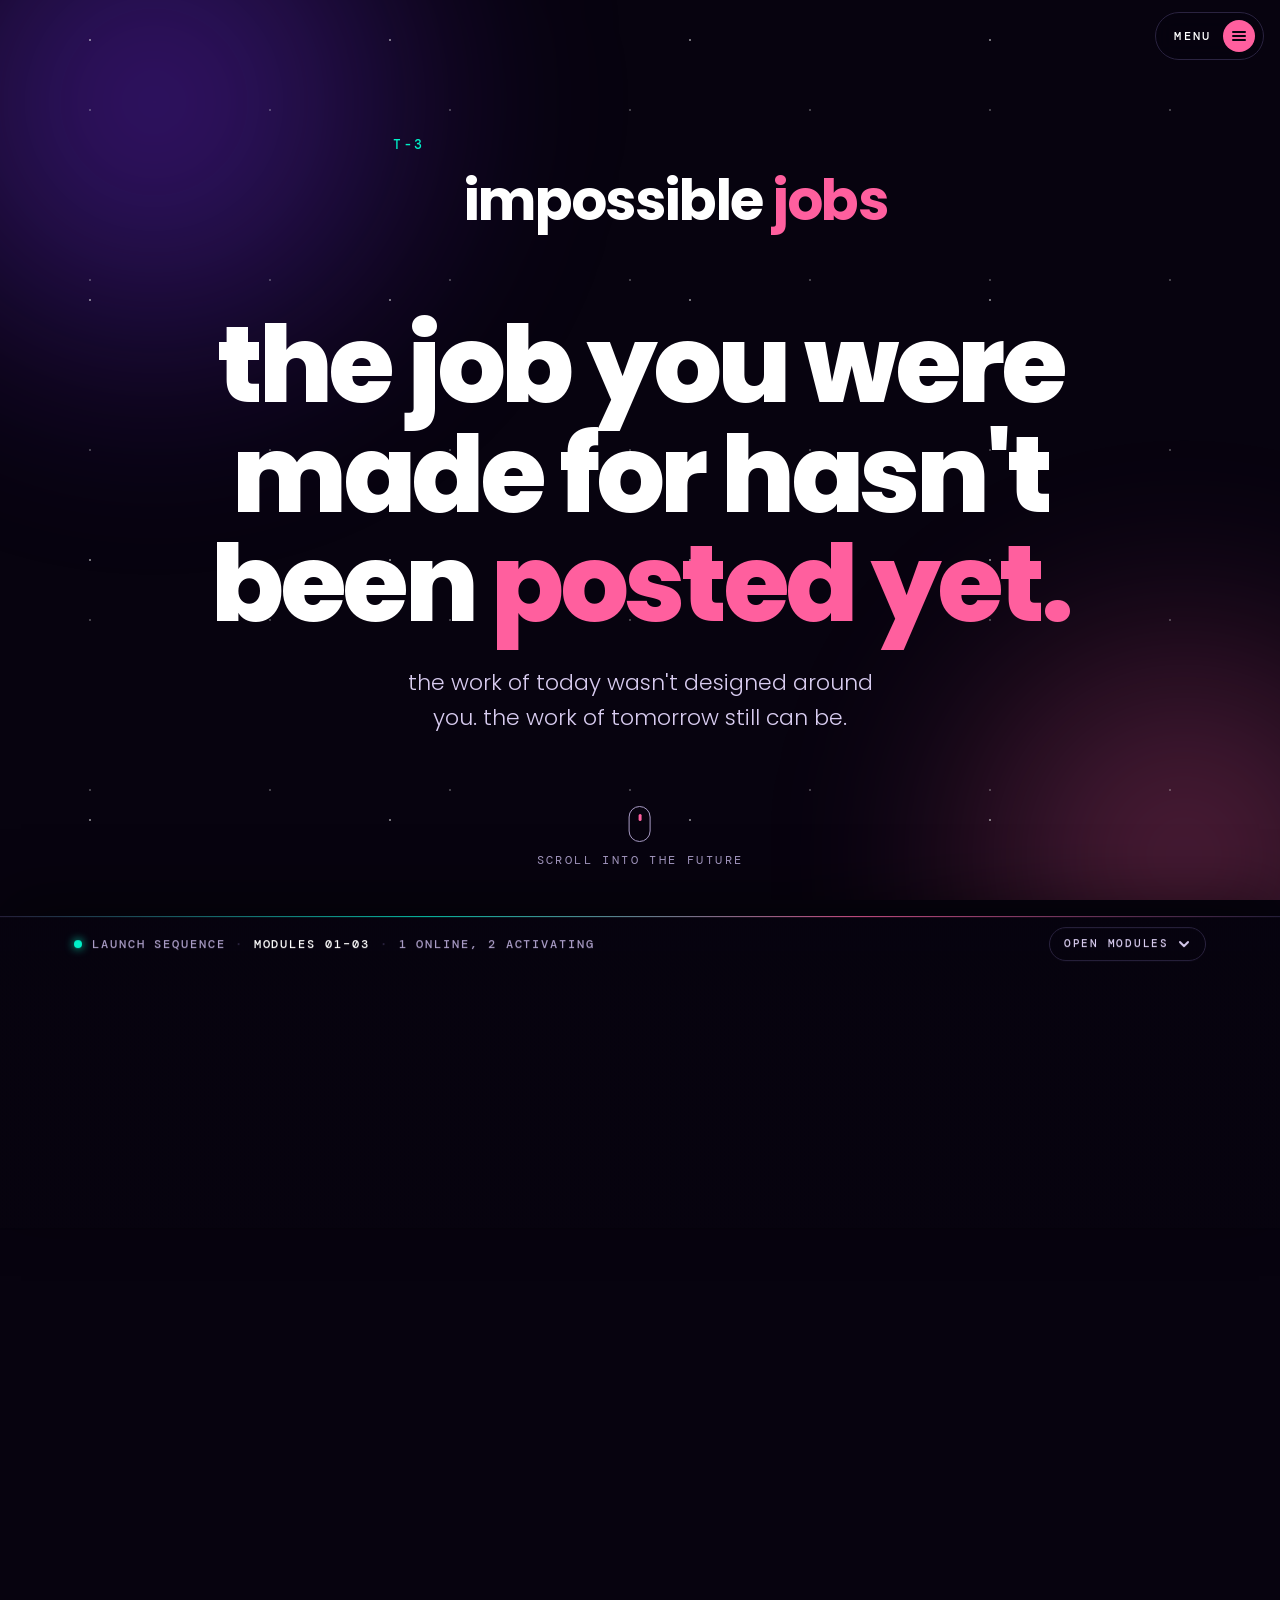
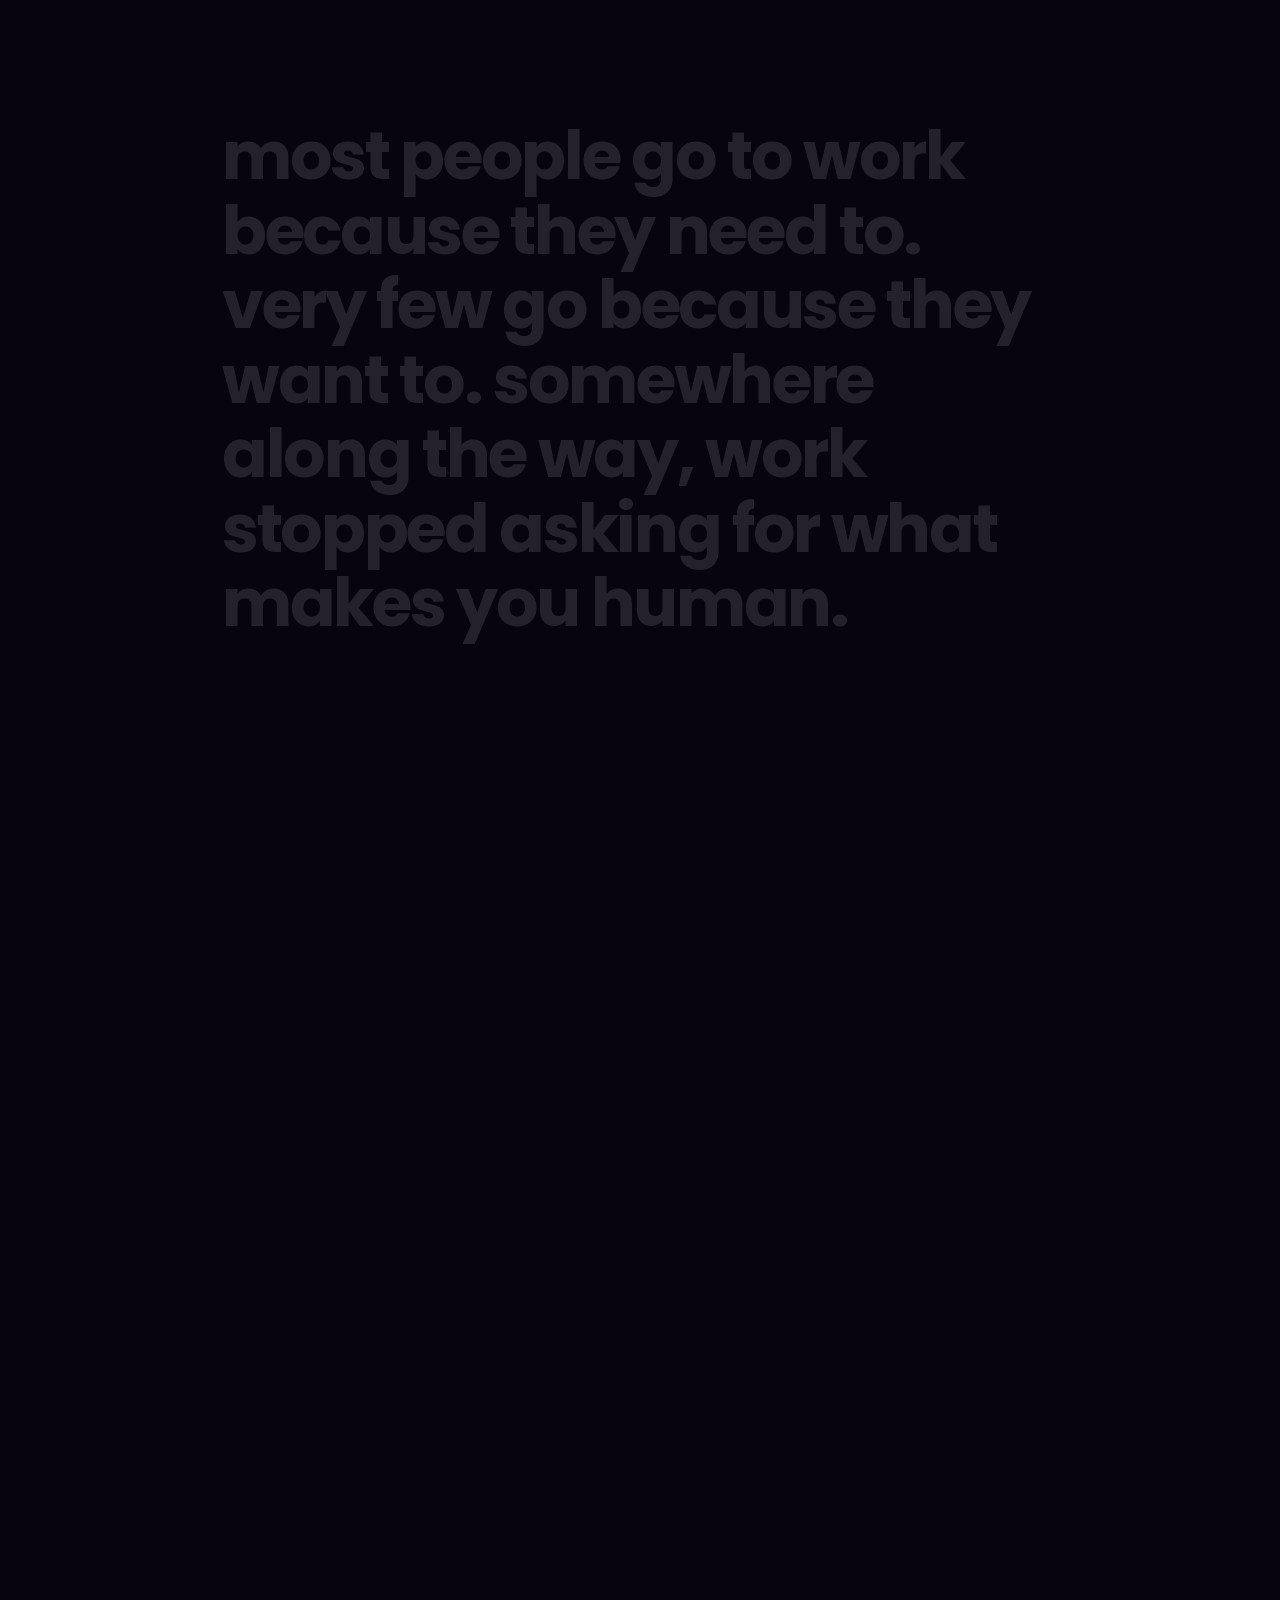
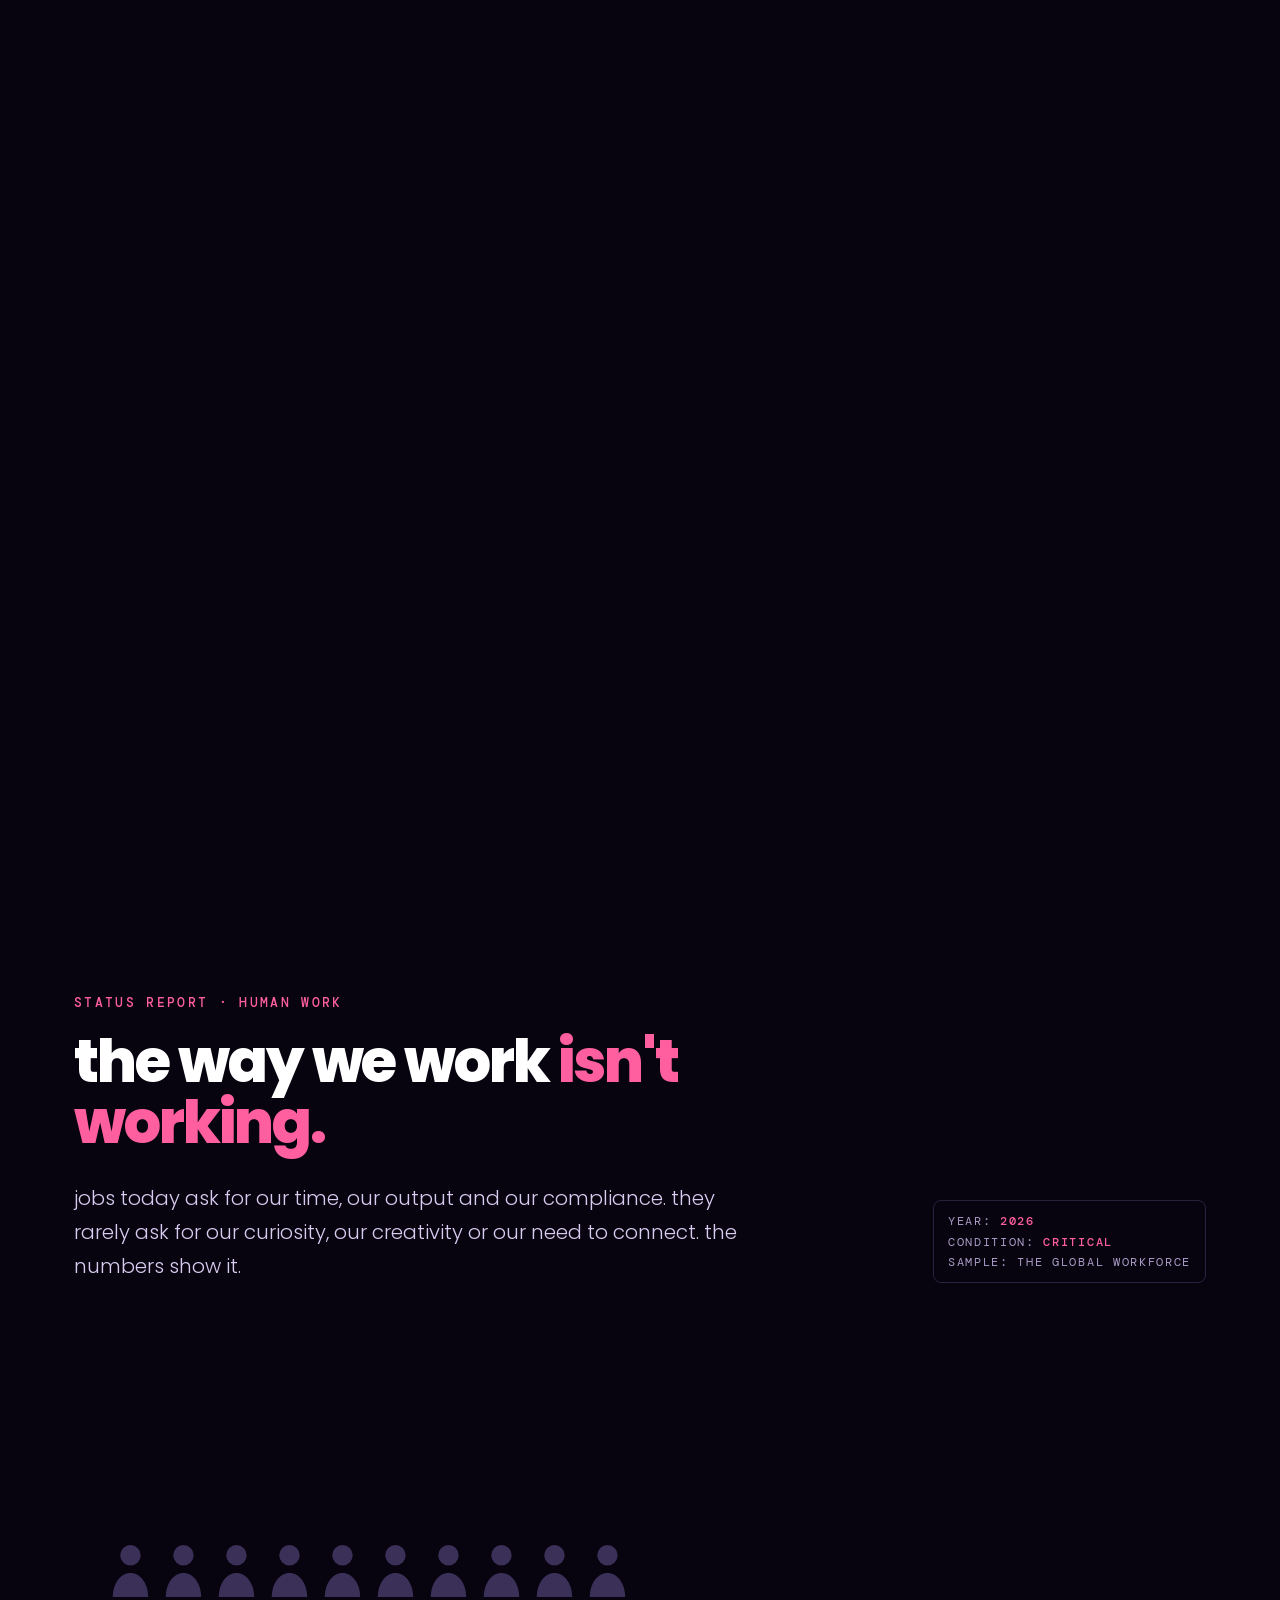
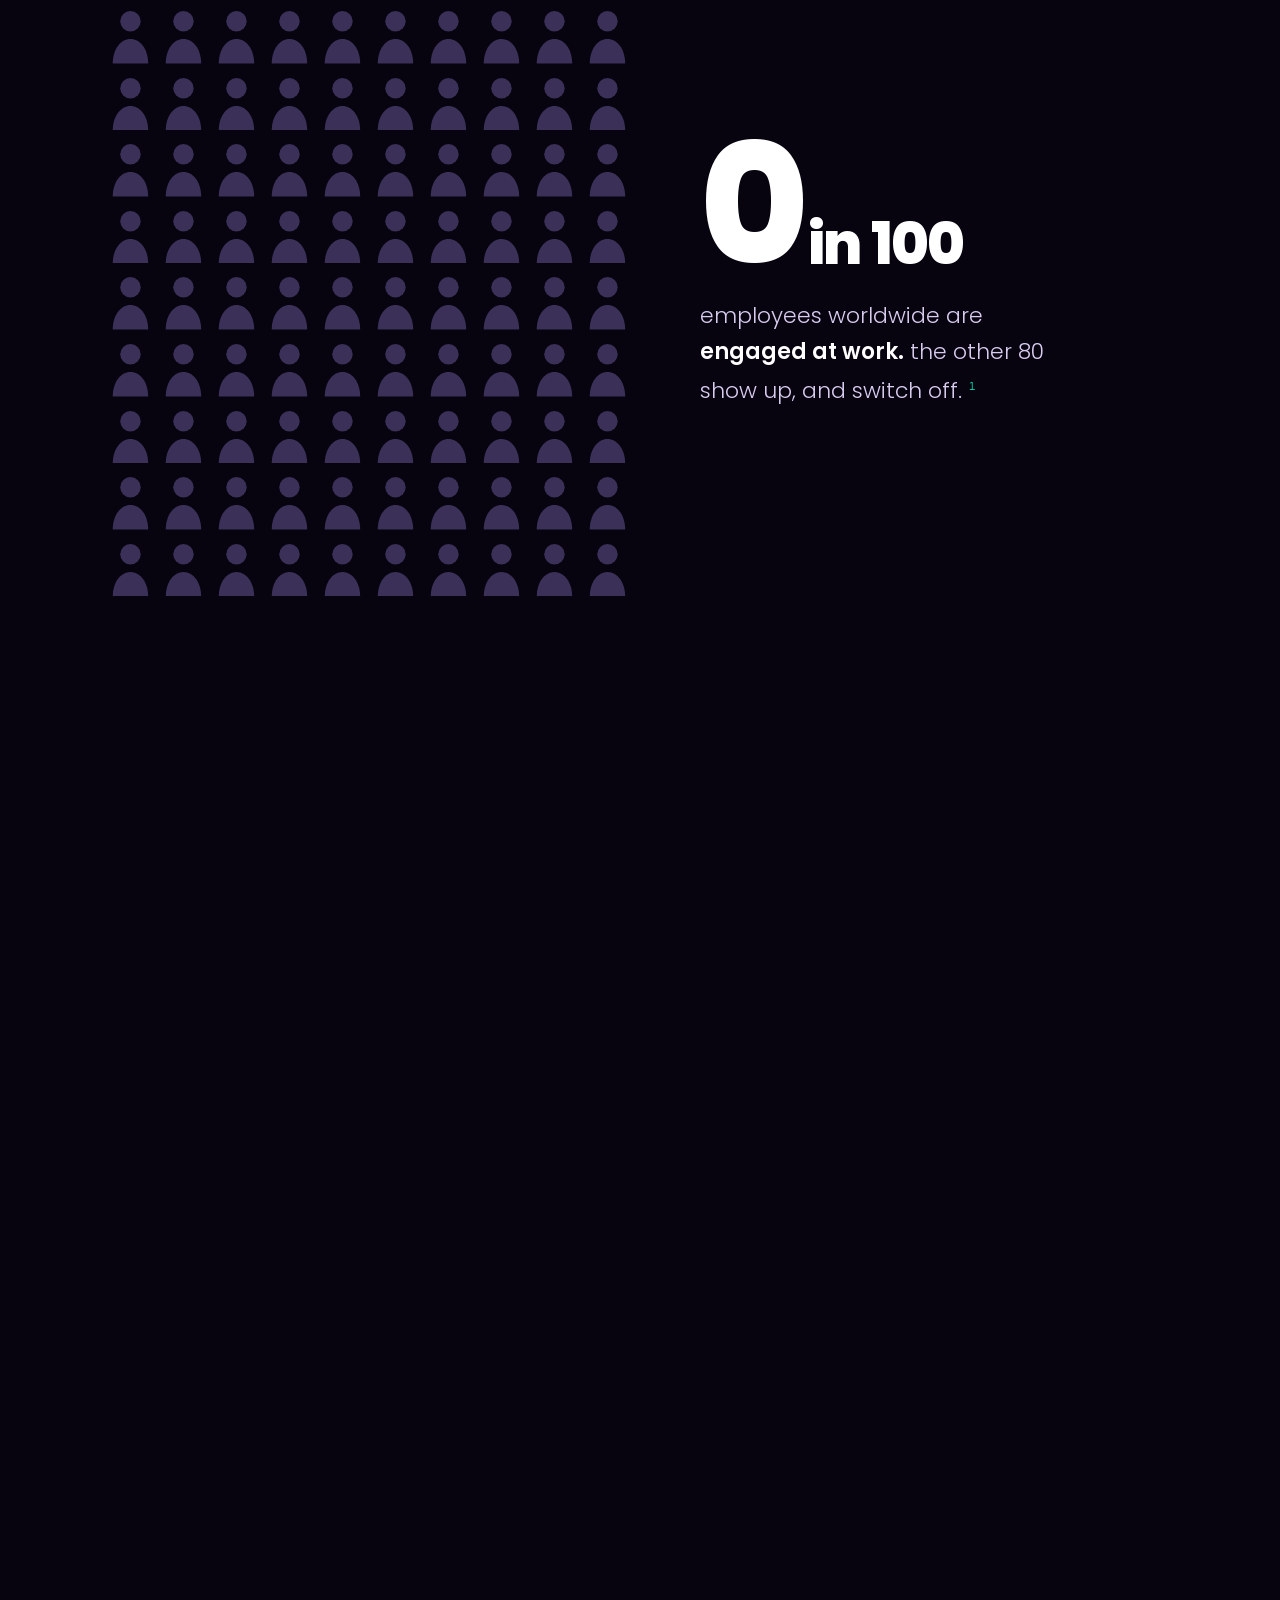
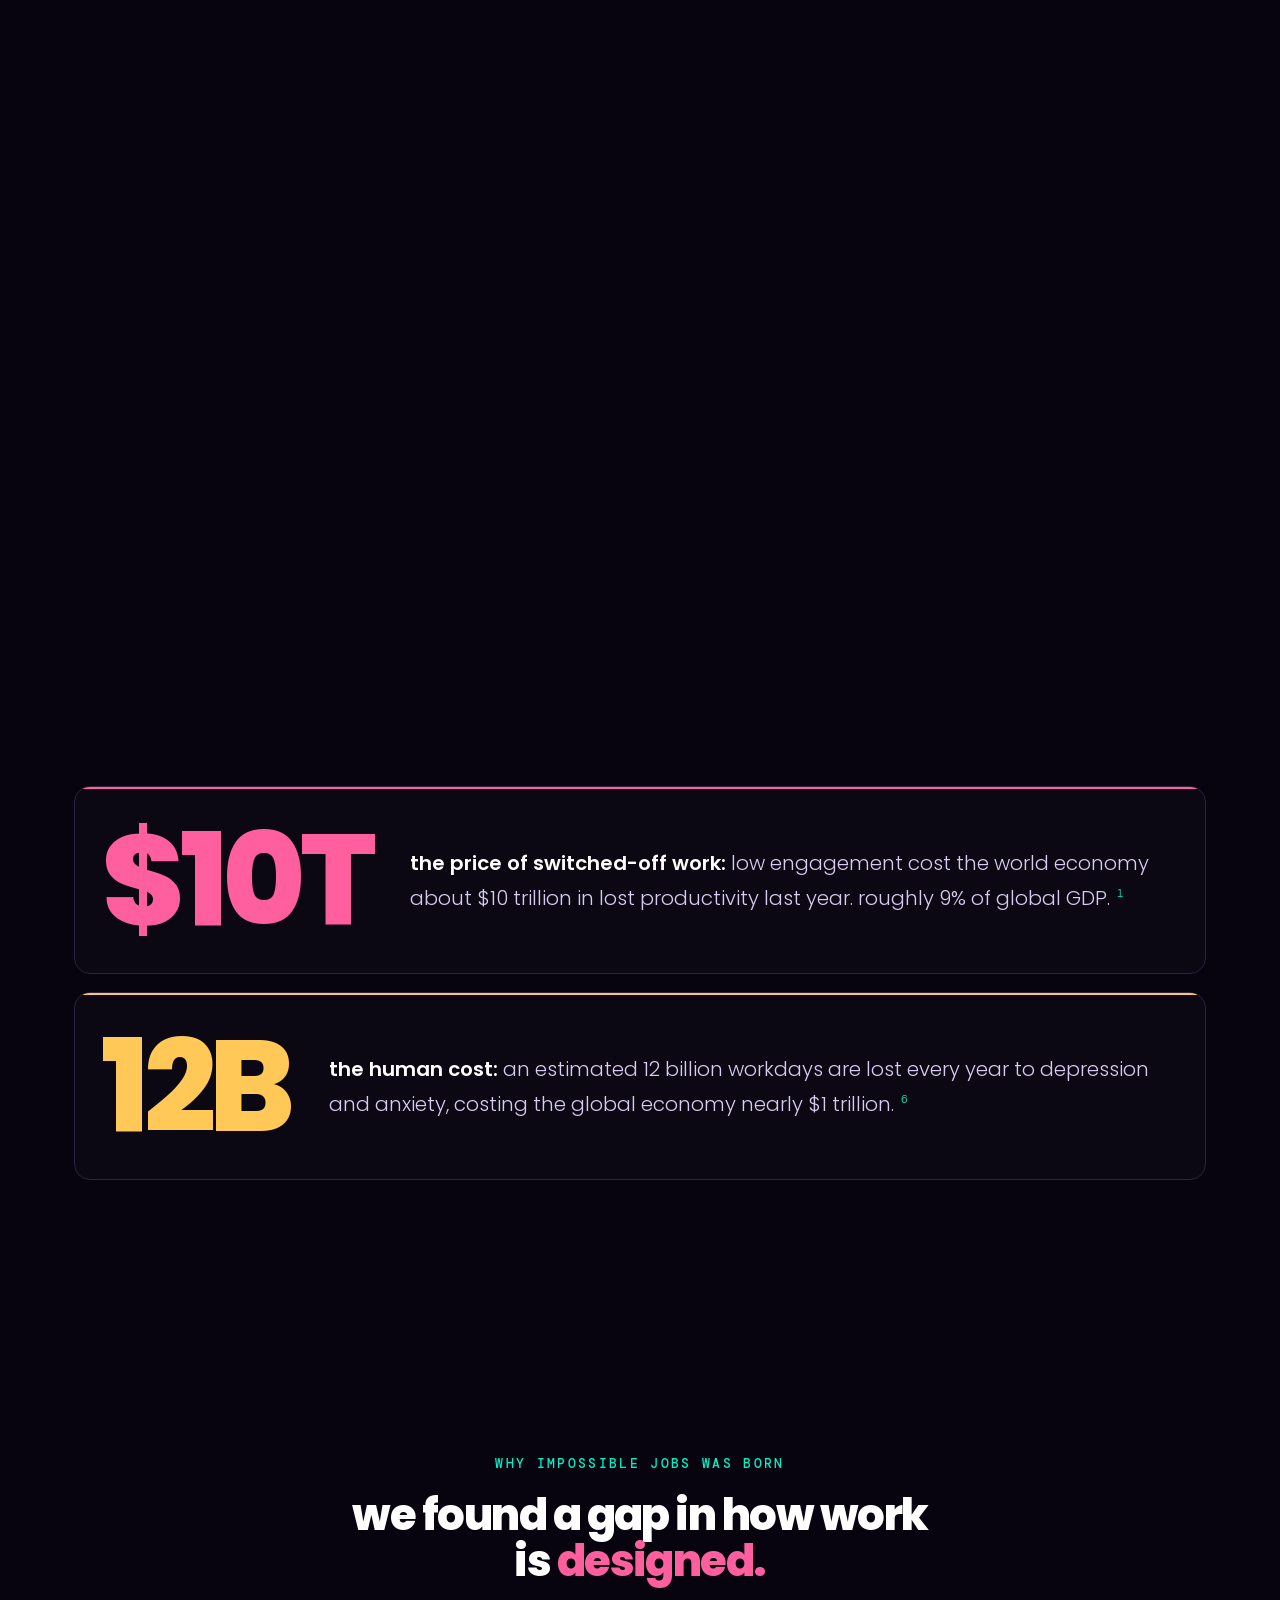
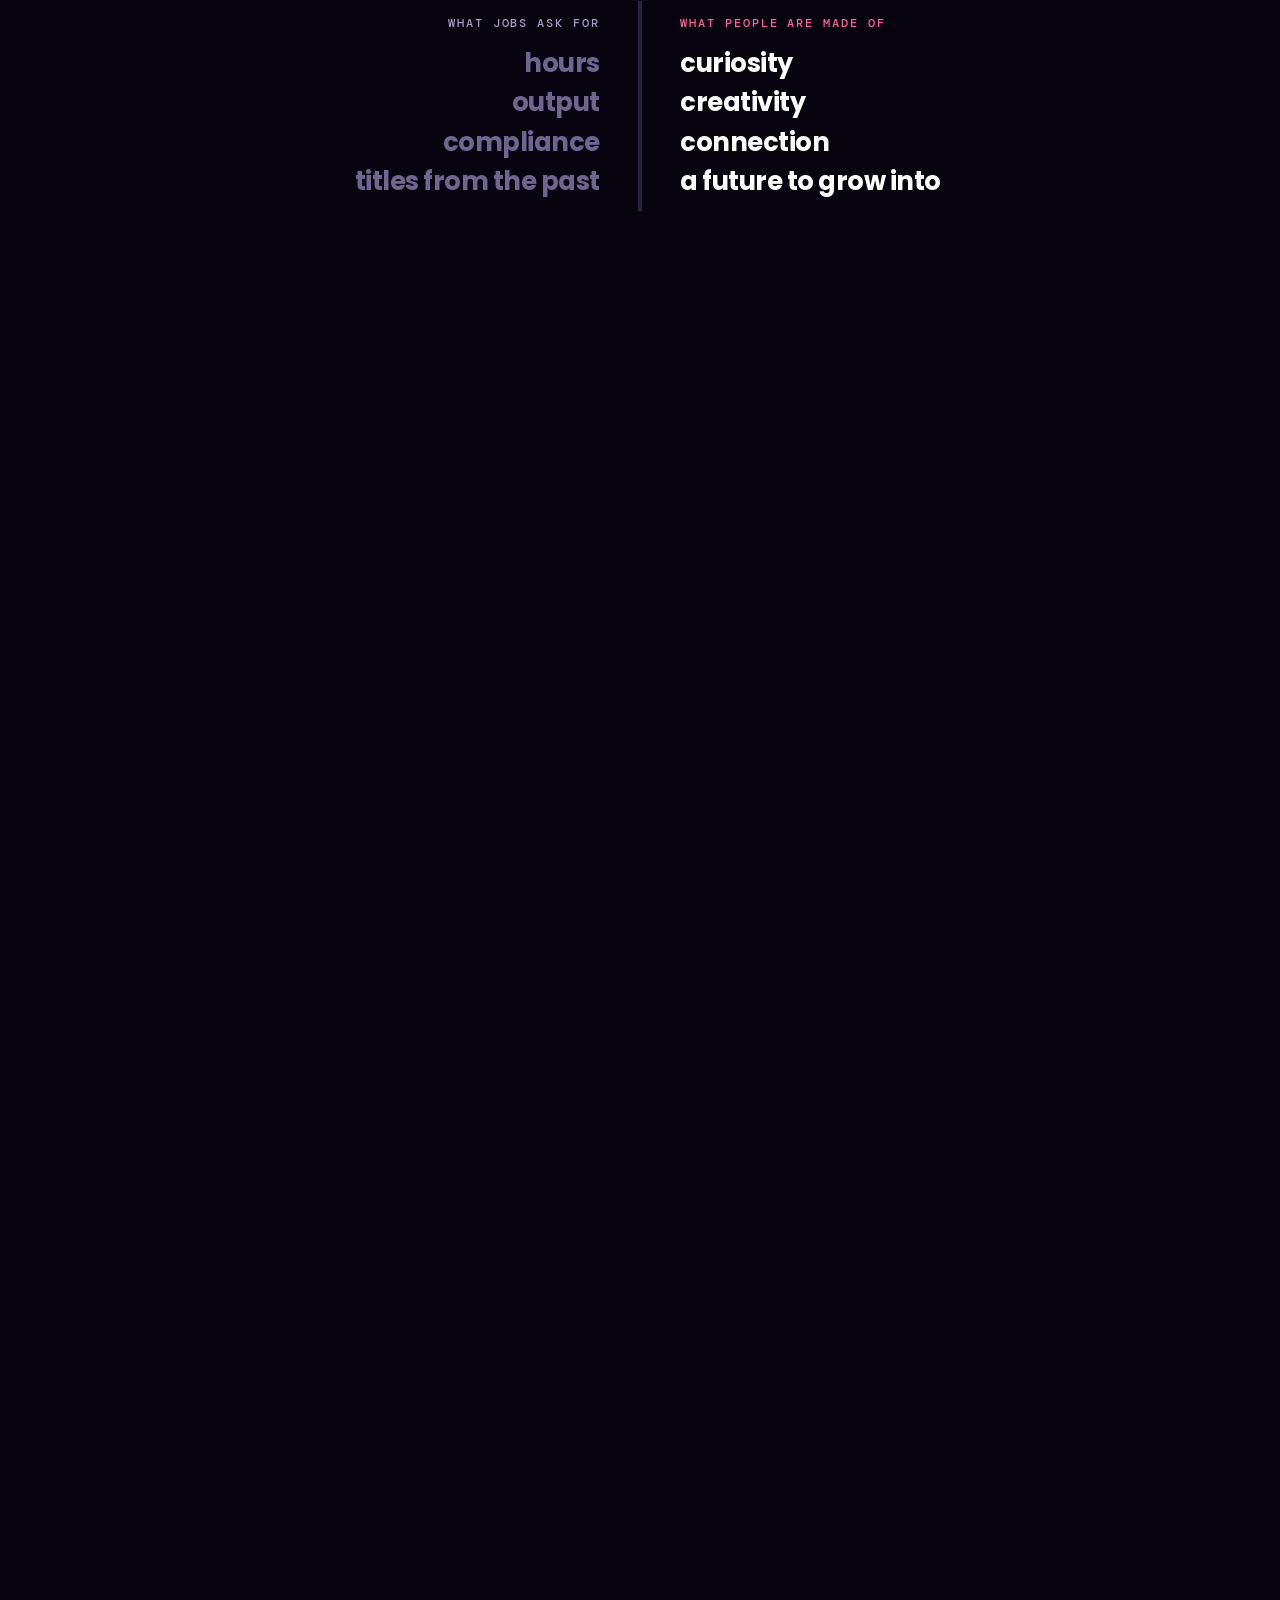
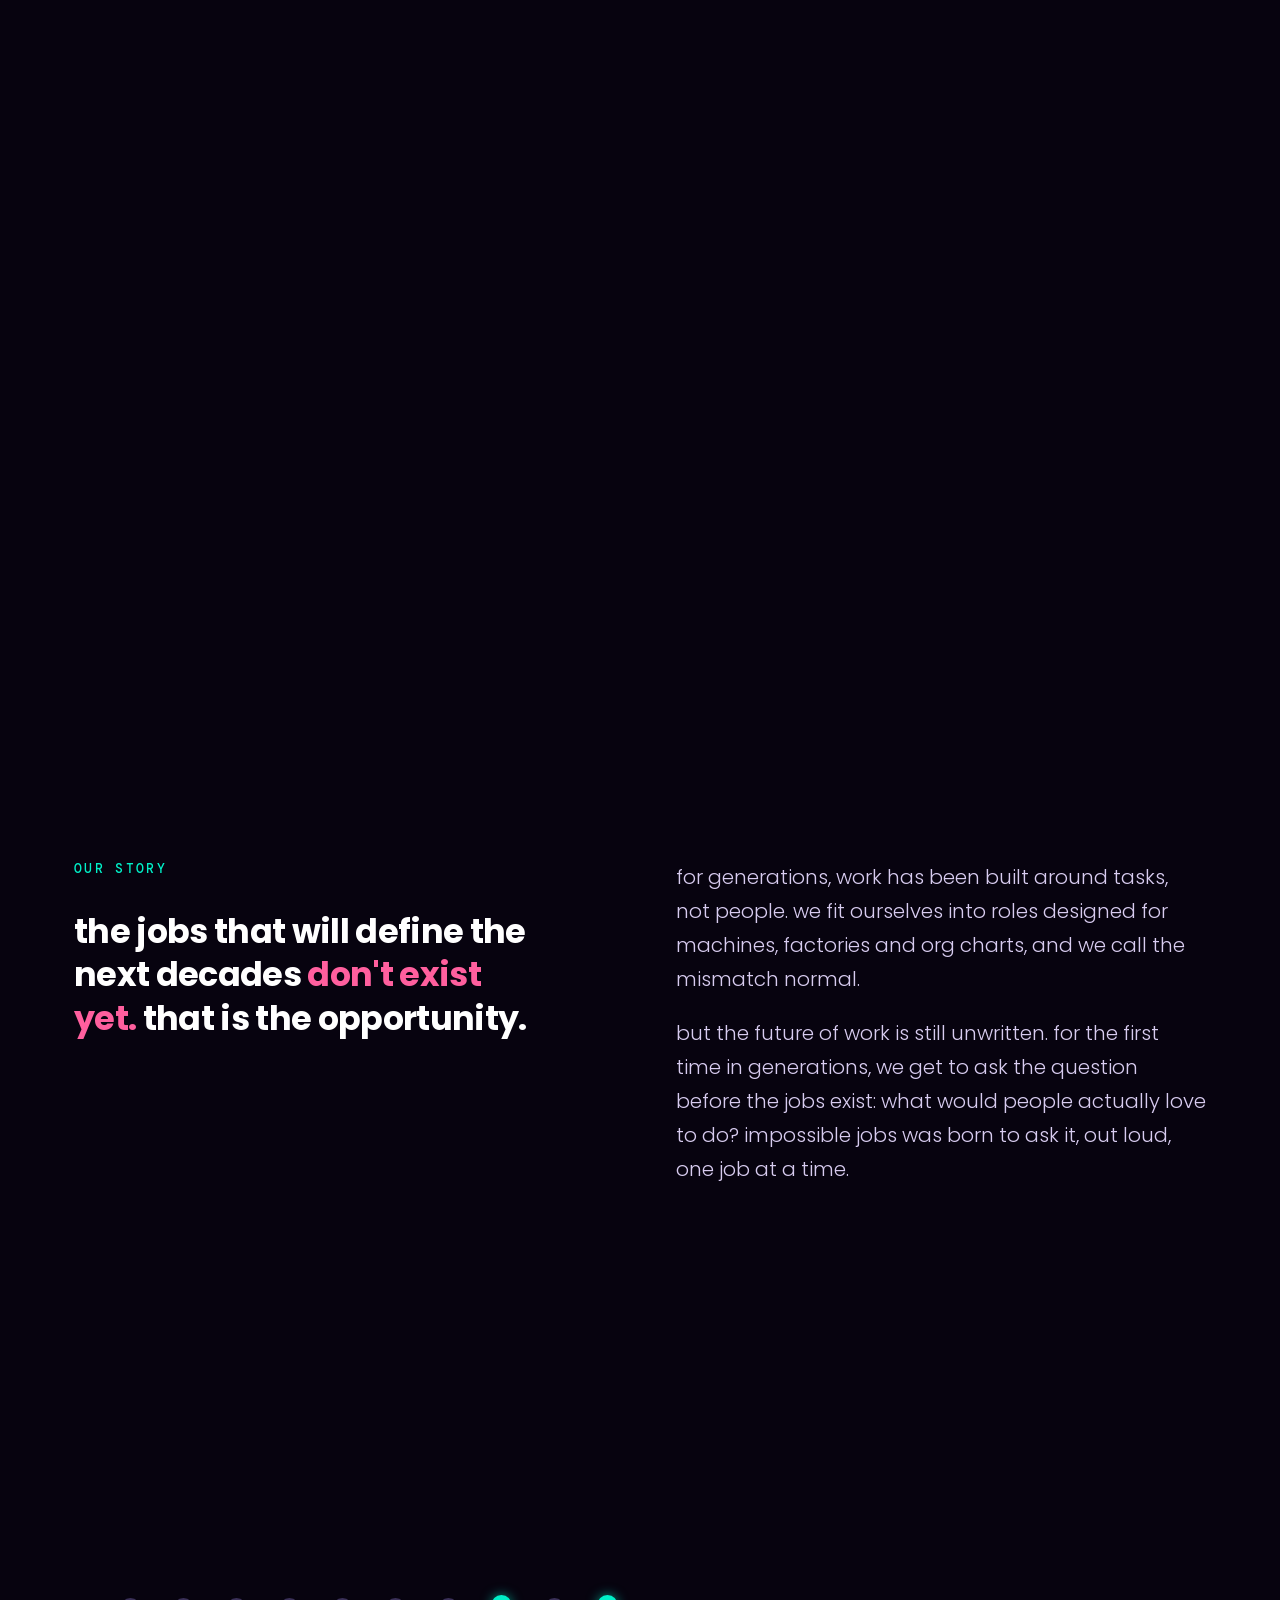
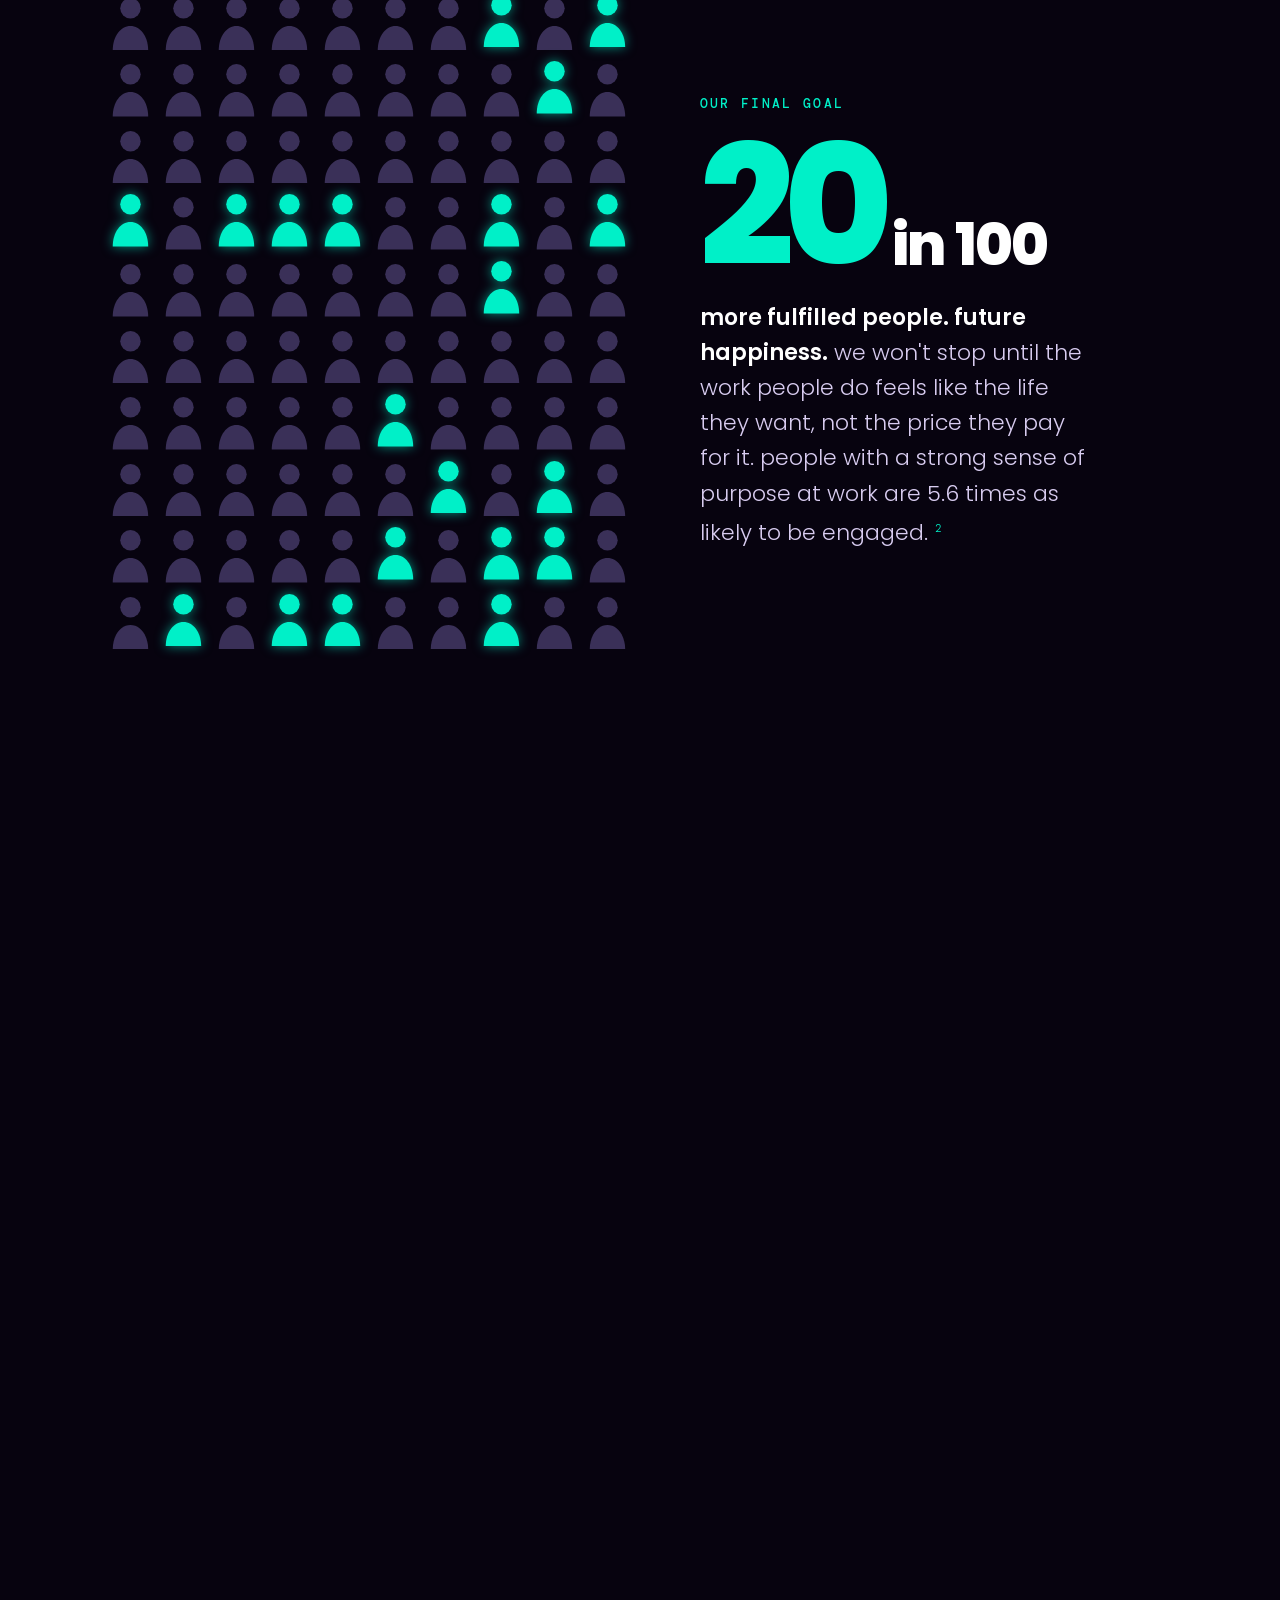
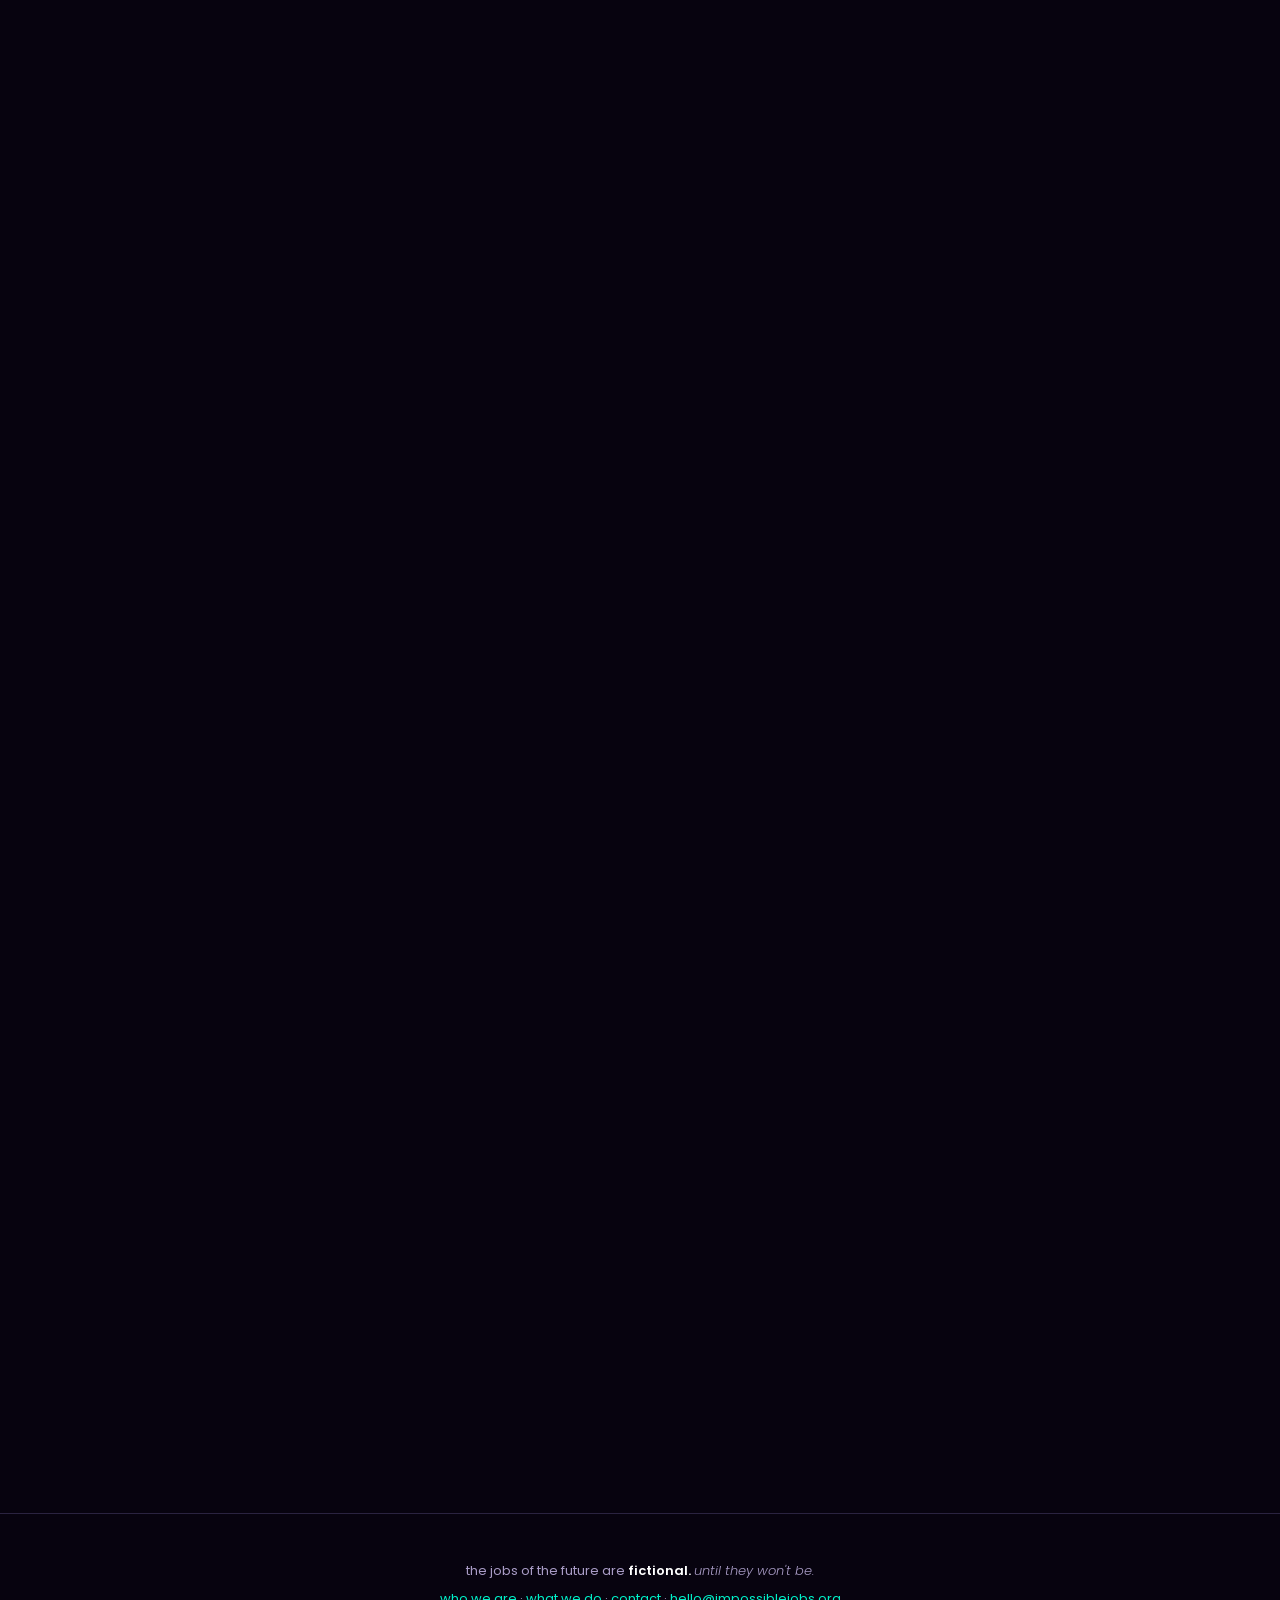
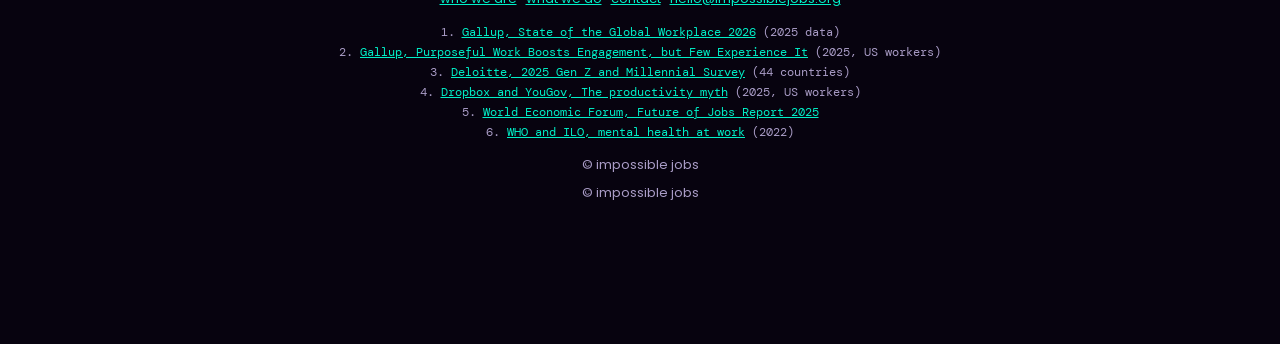
==== index.html @ b78426c9 "Add files via upload" ====
<!doctype html>
<html lang="en">
<head>
<meta charset="utf-8">
<meta name="viewport" content="width=device-width, initial-scale=1">
<title>impossible jobs</title>
<meta name="description" content="the job you were made for hasn't been posted yet. work today leaves most people disengaged. the jobs of the future don't have to.">
<meta name="theme-color" content="#07030f">
<meta property="og:type" content="website">
<meta property="og:title" content="impossible jobs">
<meta property="og:description" content="the job you were made for hasn't been posted yet.">
<meta property="og:image" content="https://impossiblejobs.org/og.png">
<meta name="twitter:card" content="summary_large_image">
<link rel="icon" href="favicon.svg" type="image/svg+xml">
<link rel="preconnect" href="https://fonts.googleapis.com">
<link rel="preconnect" href="https://fonts.gstatic.com" crossorigin>
<link href="https://fonts.googleapis.com/css2?family=Poppins:ital,wght@0,300;0,400;0,600;0,700;0,800;1,300&family=DM+Mono:wght@400;500&display=swap" rel="stylesheet">
<link rel="stylesheet" href="site.css">
</head>
<body>
  <div class="progress" id="progress"></div>

  <header class="bar" id="bar">
    <a class="mini" href="#top" aria-label="impossible jobs, home">
      <svg viewBox="0 0 26 30" fill="none" stroke="#ff5f9e" stroke-width="2" stroke-linecap="round" stroke-linejoin="round" aria-hidden="true"><path d="M13 2c5 4 6 10 4 17H9C7 12 8 6 13 2z"/><circle cx="13" cy="10" r="2.4" stroke="#00f0c8"/><path d="M9 19l-4 4 4 1M17 19l4 4-4 1"/></svg>
      <span>impossible <span>jobs</span></span>
    </a>
  </header>

  <button class="menu-btn" id="menuBtn" aria-expanded="false" aria-controls="menu"><span class="lbl">menu</span><span class="lines" aria-hidden="true"><i></i><i></i><i></i></span></button>

  <div class="menu" id="menu" role="dialog" aria-modal="true" aria-label="menu" aria-hidden="true">
    <div class="menu-inner">
      <div class="mnav" role="tablist" aria-orientation="vertical" aria-label="about impossible jobs">
        <button role="tab" id="t-who" aria-controls="p-who"><span>01</span>who we are</button>
        <button role="tab" id="t-what" aria-controls="p-what"><span>02</span>what we do</button>
        <button role="tab" id="t-contact" aria-controls="p-contact"><span>03</span>contact</button>
        <a class="home" href="#top">back to the start</a>
      </div>
      <div>
        <div class="mpanel" role="tabpanel" id="p-who" aria-labelledby="t-who">
          <p class="eyebrow pink">01 · who we are</p>
          <h3>you don't know us yet. <em>that's sort of the point.</em></h3>
          <p>we come from a little further down the timeline. not far. just far enough that introductions are awkward, our references won't land for another decade, and our LinkedIn says "starting soon".</p>
          <p>here's what we can tell you: <strong>we are experts in people.</strong> we have studied how humans work, why they light up, why they switch off, and exactly how long they can pretend to listen in a meeting. we usually know what you're good at before your CV does.</p>
          <p>we came back for one reason. too many brilliant people are spending their lives in jobs that were never designed for them. we'd like to fix that before it becomes history.</p>
          <p class="fine">so who exactly are we? that will become apparent. sooner than you think. keep watching the sky.</p>
        </div>
        <div class="mpanel" role="tabpanel" id="p-what" aria-labelledby="t-what" hidden>
          <p class="eyebrow pink">02 · what we do</p>
          <h3>a launch sequence, <em>not a launch.</em></h3>
          <p>impossible jobs isn't one product. it's a series of modules that switch on one at a time, each designed to bring you a little closer to work that actually fits who you are.</p>
          <p>the first three are coming online now. after that, we keep going. over time we'll activate more and more products and modules: each one <strong>more relevant, more personal and more engaging</strong> than the last, and frankly more fun than anything work has offered you so far.</p>
          <p>some will help you understand yourself. some will show you futures you didn't know you could want. some will put you to the test. a few we can't describe yet. temporal regulations. you understand.</p>
          <ul class="roadmap">
            <li class="on"><i></i>module 01 · the job board · online</li>
            <li class="soon"><i></i>module 02 · find who you are · activating</li>
            <li class="soon"><i></i>module 03 · think you can do it? · activating</li>
            <li><i></i>modules 04 to ∞ · classified</li>
          </ul>
          <a class="mail" href="#modules" data-open-dock>see the modules</a>
        </div>
        <div class="mpanel" role="tabpanel" id="p-contact" aria-labelledby="t-contact" hidden>
          <p class="eyebrow pink">03 · contact</p>
          <h3>come and find us. <em>eventually.</em></h3>
          <div class="addr">
            <b>impossible jobs hq</b><br>
            floor 88, the unwritten tower<br>
            dock 7, ring 3, lagrange station L2<br>
            earth–moon orbit, sector 2046<br>
            postcode: IMP-055-1BL<br>
            opening hours: whenever you're ready
          </div>
          <p class="fine">deliveries by rocket only. please don't send drones, they get lost crossing the time zones.</p>
          <p>for anything that can't wait until 2046:</p>
          <a class="mail" href="mailto:hello@impossiblejobs.org">hello@impossiblejobs.org</a>
        </div>
      </div>
    </div>
  </div>


  <!-- modules dock: slides up after the hero, holds the lower third of the screen -->
  <aside class="dock" id="dock" aria-label="modules">
    <div class="dock-inner">
      <div class="dock-head">
        <p class="dock-title"><span class="dot"></span><span class="hide-sm">launch sequence <span class="sep">·</span></span> <b>modules 01–03</b> <span class="sep hide-sm">·</span> <span class="hide-sm">1 online, 2 activating</span></p>
        <span class="dock-nudge" aria-hidden="true">psst. three modules are waiting for you.</span>
        <span class="dock-year" aria-hidden="true"><i></i><b id="dockYear">2026</b></span>
        <button class="dock-toggle" id="dockToggle" aria-expanded="false" aria-controls="dockGrid"><span class="lbl">open modules</span><svg width="14" height="14" viewBox="0 0 14 14" fill="none" stroke="currentColor" stroke-width="2" stroke-linecap="round" stroke-linejoin="round" aria-hidden="true"><path d="M3 5l4 4 4-4"/></svg></button>
      </div>
        <div class="mod-grid" id="dockGrid">
        <a class="mod online" data-i="0" href="jobs.html" data-status="online" style="--w:100%; --d:0s; --c:#00f0c8">
          <span class="scan"></span>
          <div class="top"><span>module 01</span><span class="status"><i></i><b>online</b></span></div>
          <svg class="icon" viewBox="0 0 76 76" fill="none" stroke-width="2" stroke-linecap="round" aria-hidden="true"><rect x="6" y="12" width="64" height="52" rx="8" stroke="#00f0c8"/><path d="M16 27h22M16 38h30M16 49h18" stroke="#ffffff"/><path d="M52 27h8M53 38h7M50 49h10" stroke="#ff5f9e"/></svg>
          <h3>the job board</h3>
          <p>jobs that don't exist yet, posted before anyone else has imagined them.</p>
          <div class="foot">
            <div class="boot"><span>system status</span><span class="pct">100%</span></div>
            <div class="boot-bar"><i></i></div>
            <div class="cta"><span>enter the job board</span><span class="arrow" aria-hidden="true"><svg width="18" height="18" viewBox="0 0 18 18" fill="none" stroke="currentColor" stroke-width="2.2" stroke-linecap="round" stroke-linejoin="round"><path d="M3 9h12M10 4l5 5-5 5"/></svg></span></div>
          </div>
        </a>
        <div class="mod activating" data-i="1" data-status="activating" style="--w:64%; --d:.35s">
          <span class="scan"></span>
          <div class="top"><span>module 02</span><span class="status"><i></i><b>activating</b></span></div>
          <svg class="icon" viewBox="0 0 76 76" fill="none" stroke-width="2" stroke-linecap="round" aria-hidden="true"><circle cx="38" cy="38" r="31" stroke="#ff5f9e" stroke-dasharray="4 6"/><circle cx="38" cy="38" r="21" stroke="#00f0c8"/><circle cx="38" cy="32" r="6" stroke="#ffffff"/><path d="M27 50c2-6.5 6-9.5 11-9.5s9 3 11 9.5" stroke="#ffffff"/></svg>
          <h3>find who you are</h3>
          <p>before the job, the person. discover what you're actually made of, and what you were made for.</p>
          <div class="foot">
            <div class="boot"><span>system status</span><span class="pct">64%</span></div>
            <div class="boot-bar"><i></i></div>
            <div class="cta"><span>activating · stand by</span></div>
          </div>
        </div>
        <div class="mod activating" data-i="2" data-status="activating" style="--w:37%; --d:.7s">
          <span class="scan"></span>
          <div class="top"><span>module 03</span><span class="status"><i></i><b>activating</b></span></div>
          <svg class="icon" viewBox="0 0 76 76" fill="none" stroke-width="2" stroke-linecap="round" aria-hidden="true"><circle cx="38" cy="38" r="28" stroke="#00f0c8"/><circle cx="38" cy="38" r="16" stroke="#ffffff"/><circle cx="38" cy="38" r="3.5" fill="#ff5f9e" stroke="#ff5f9e"/><path d="M38 4v12M38 60v12M4 38h12M60 38h12" stroke="#ff5f9e"/></svg>
          <h3>think you can do it?</h3>
          <p>the candidate screening for impossible jobs. not everyone gets through. that's the point.</p>
          <div class="foot">
            <div class="boot"><span>system status</span><span class="pct">37%</span></div>
            <div class="boot-bar"><i></i></div>
            <div class="cta"><span>activating · stand by</span></div>
          </div>
        </div>
      </div>
    </div>
  </aside>

  <div class="year" id="year" aria-hidden="true"><i></i><span id="yearLabel">today</span><b id="yearNum">2026</b></div>

  <div class="sky" aria-hidden="true">
    <div class="glow a" id="glowA"></div>
    <div class="glow b" id="glowB"></div>
    <div class="stars far" id="starsFar"></div>
    <div class="stars" id="stars"></div>
    <div class="horizon" id="horizon"></div>
  </div>

  <main>
    <!-- 1. hero -->
    <section class="hero" id="top">
      <div class="stick">
        <div class="logo" id="heroLogo">
          <svg class="rocket" id="rocket" viewBox="0 0 26 34" fill="none" stroke="#ff5f9e" stroke-width="1.8" stroke-linecap="round" stroke-linejoin="round" aria-hidden="true">
            <path d="M13 2c5 4 6 10 4 17H9C7 12 8 6 13 2z"/>
            <circle cx="13" cy="10" r="2.4" stroke="#00f0c8"/>
            <path d="M9 19l-4 4 4 1M17 19l4 4-4 1"/>
            <path class="flame" d="M10.5 22c0 4 1.5 7 2.5 10 1-3 2.5-6 2.5-10" stroke="#ffc857" fill="rgba(255,95,158,.5)"/>
          </svg>
          <span class="wordmark">impossible <span>jobs</span></span>
        </div>
        <h1 class="slogan" id="slogan">the job you were made for hasn't been <em>posted yet.</em></h1>
        <p class="sub" id="sub">the work of today wasn't designed around you. the work of tomorrow still can be.</p>
        <div class="hint" id="hint"><i></i>scroll into the future</div>
      </div>
    </section>

    <!-- 2. word scrub -->
    <section class="scrub" id="scrub">
      <div class="stick">
        <div class="wrap">
          <p id="scrubText" data-hot="want to.|what makes you human.">most people go to work because they need to. very few go because they want to. somewhere along the way, work stopped asking for what makes you human.</p>
        </div>
      </div>
    </section>

    <!-- 3. the state of work, today -->
    <section class="state" id="state">
      <div class="wrap">
        <div class="report-head">
          <div>
            <p class="eyebrow pink reveal">status report · human work</p>
            <h2 class="h2 reveal" style="--d:.1s">the way we work <em>isn't working.</em></h2>
            <p class="lede reveal" style="--d:.2s">jobs today ask for our time, our output and our compliance. they rarely ask for our curiosity, our creativity or our need to connect. the numbers show it.</p>
          </div>
          <div class="stamp reveal" style="--d:.3s">year: <b>2026</b><br>condition: <b>critical</b><br>sample: the global workforce</div>
        </div>
      </div>
    </section>

    <section class="people-sec" id="peopleSec">
      <div class="stick">
        <div class="wrap people-layout">
          <div class="people" id="people" role="img" aria-label="100 people, of whom only 20 are engaged at work"></div>
          <div>
            <div class="big-num"><span id="peopleNum">0</span><small> in 100</small></div>
            <p class="big-cap">employees worldwide are <strong>engaged at work.</strong> the other 80 show up, and switch off.<sup><a href="#src1"> 1</a></sup></p>
          </div>
        </div>
      </div>
    </section>

    <section>
      <div class="wrap stat-grid">
        <div class="stat reveal" style="--c:#ff5f9e">
          <div class="k">stress</div>
          <div class="num"><span class="count" data-to="40">0</span>%</div>
          <p>of employees felt stress for a lot of the previous day.<sup><a href="#src1"> 1</a></sup></p>
          <div class="meter" style="--w:40%"><i></i></div>
        </div>
        <div class="stat reveal" style="--d:.12s; --c:#ffc857">
          <div class="k">connection</div>
          <div class="num"><span class="count" data-to="22">0</span>%</div>
          <p>felt lonely for a lot of the previous day. at work, surrounded by people.<sup><a href="#src1"> 1</a></sup></p>
          <div class="meter" style="--w:22%"><i></i></div>
        </div>
        <div class="stat reveal" style="--d:.24s; --c:#00f0c8">
          <div class="k">life</div>
          <div class="num"><span class="count" data-to="34">0</span>%</div>
          <p>of employees are thriving in their lives. two in three are not.<sup><a href="#src1"> 1</a></sup></p>
          <div class="meter" style="--w:34%"><i></i></div>
        </div>
        <div class="stat reveal" style="--c:#ff5f9e">
          <div class="k">purpose</div>
          <div class="num"><span class="count" data-to="18">0</span>%</div>
          <p>of US workers say their job has a purpose they personally believe in. 45% work mainly for the paycheck.<sup><a href="#src2"> 2</a></sup></p>
          <div class="meter" style="--w:18%"><i></i></div>
        </div>
        <div class="stat reveal" style="--d:.12s; --c:#ffc857">
          <div class="k">creativity</div>
          <div class="num"><span class="count" data-to="46">0</span>%</div>
          <p>of US workers say they have enough time in their day for creative tasks. less than half.<sup><a href="#src4"> 4</a></sup></p>
          <div class="meter" style="--w:46%"><i></i></div>
        </div>
        <div class="stat reveal" style="--d:.24s; --c:#00f0c8">
          <div class="k">meaning</div>
          <div class="num"><span class="count" data-to="89">0</span>%</div>
          <p>of Gen Z say a sense of purpose is important to their job satisfaction. the hunger is there.<sup><a href="#src3"> 3</a></sup></p>
          <div class="meter" style="--w:89%"><i></i></div>
        </div>
        <div class="stat wide reveal" style="--c:#ff5f9e">
          <div class="num">$<span class="count" data-to="10">0</span>T</div>
          <p><strong style="color:#fff;font-weight:600">the price of switched-off work:</strong> low engagement cost the world economy about $10 trillion in lost productivity last year. roughly 9% of global GDP.<sup><a href="#src1"> 1</a></sup></p>
        </div>
        <div class="stat wide reveal" style="--c:#ffc857">
          <div class="num"><span class="count" data-to="12">0</span>B</div>
          <p><strong style="color:#fff;font-weight:600">the human cost:</strong> an estimated 12 billion workdays are lost every year to depression and anxiety, costing the global economy nearly $1 trillion.<sup><a href="#src6"> 6</a></sup></p>
        </div>
      </div>
    </section>

    <!-- 4. why impossible jobs was born -->
    <section class="gap-sec" id="gapSec">
      <div class="stick">
        <div class="wrap">
          <div class="gap-intro">
            <p class="eyebrow">why impossible jobs was born</p>
            <h2 class="h2">we found a gap in how work is <em>designed.</em></h2>
          </div>
          <div class="split" id="split">
            <div class="side l" id="sideL">
              <h3>what jobs ask for</h3>
              <ul><li>hours</li><li>output</li><li>compliance</li><li>titles from the past</li></ul>
            </div>
            <div class="side r" id="sideR">
              <h3>what people are made of</h3>
              <ul><li>curiosity</li><li>creativity</li><li>connection</li><li>a future to grow into</li></ul>
            </div>
            <div class="rift" aria-hidden="true">
              <div class="rift-beam" id="riftBeam"></div>
              <div class="rift-label" id="riftLabel"><span class="wordmark">impossible <span>jobs</span></span><span class="t">born in the gap</span></div>
            </div>
          </div>
          <p class="lede gap-out" id="gapOut">every job description ever written starts from a vacancy. almost none start from a human being. only 30% of hiring managers call personal purpose "very important" in a new hire. 77% say that about communication skills.<sup><a href="#src2"> 2</a></sup></p>
        </div>
      </div>
    </section>

    <section class="born">
      <div class="wrap born-grid">
        <div>
          <p class="eyebrow reveal">our story</p>
          <p class="pull reveal" style="--d:.1s">the jobs that will define the next decades <em>don't exist yet.</em> that is the opportunity.</p>
        </div>
        <div>
          <p class="lede reveal" style="--d:.15s">for generations, work has been built around tasks, not people. we fit ourselves into roles designed for machines, factories and org charts, and we call the mismatch normal.</p>
          <p class="lede reveal" style="--d:.25s">but the future of work is still unwritten. for the first time in generations, we get to ask the question before the jobs exist: what would people actually love to do? impossible jobs was born to ask it, out loud, one job at a time.</p>
          <p class="lede reveal" style="--d:.35s">by 2030, 170 million new jobs will be created, and nearly 40% of the skills work requires will change.<sup><a href="#src5"> 5</a></sup> the future is being hired for right now.</p>
        </div>
      </div>
    </section>



    <!-- 7. the goal -->
    <section class="goal-sec" id="goalSec">
      <div class="stick">
        <div class="wrap people-layout">
          <div class="people" id="people2" role="img" aria-label="100 people, all of them fulfilled by their work"></div>
          <div>
            <p class="eyebrow">our final goal</p>
            <div class="goal-num"><span id="goalNum">20</span><small> in 100</small></div>
            <p class="big-cap"><strong>more fulfilled people. future happiness.</strong> we won't stop until the work people do feels like the life they want, not the price they pay for it. people with a strong sense of purpose at work are 5.6 times as likely to be engaged.<sup><a href="#src2"> 2</a></sup></p>
          </div>
        </div>
      </div>
    </section>

    <!-- 8. final -->
    <section class="final" id="final">
      <div class="wrap">
        <h2 class="reveal zoom">know someone who was <em>built for this?</em></h2>
        <p class="reveal" style="--d:.2s">we know you hate your job. you can keep it. or wait for the one you were actually made for. it's closer than you think.</p>
      </div>
    </section>
  </main>

  <footer>
    <p>the jobs of the future are <strong>fictional.</strong> <em>until they won't be.</em></p>
    <p><a href="#who" data-open-menu="0">who we are</a> · <a href="#what" data-open-menu="1">what we do</a> · <a href="#contact" data-open-menu="2">contact</a> · <a href="mailto:hello@impossiblejobs.org">hello@impossiblejobs.org</a></p>
    <ol>
      <li id="src1">1. <a href="https://www.gallup.com/workplace/697904/state-of-the-global-workplace-2026.aspx" target="_blank" rel="noopener">Gallup, State of the Global Workplace 2026</a> (2025 data)</li>
      <li id="src2">2. <a href="https://news.gallup.com/poll/697403/purposeful-work-boosts-engagement-few-experience.aspx" target="_blank" rel="noopener">Gallup, Purposeful Work Boosts Engagement, but Few Experience It</a> (2025, US workers)</li>
      <li id="src3">3. <a href="https://www.deloitte.com/global/en/about/press-room/deloitte-2025-gen-z-and-millennial-survey.html" target="_blank" rel="noopener">Deloitte, 2025 Gen Z and Millennial Survey</a> (44 countries)</li>
      <li id="src4">4. <a href="https://blog.dropbox.com/topics/work-culture/survey-productivity-myth-why-doing-less-leads-to-more-impact" target="_blank" rel="noopener">Dropbox and YouGov, The productivity myth</a> (2025, US workers)</li>
      <li id="src5">5. <a href="https://www.weforum.org/press/2025/01/future-of-jobs-report-2025-78-million-new-job-opportunities-by-2030-but-urgent-upskilling-needed-to-prepare-workforces/" target="_blank" rel="noopener">World Economic Forum, Future of Jobs Report 2025</a></li>
      <li id="src6">6. <a href="https://www.who.int/europe/news/item/28-09-2022-who-and-ilo-call-for-new-measures-to-tackle-mental-health-issues-at-work" target="_blank" rel="noopener">WHO and ILO, mental health at work</a> (2022)</li>
    </ol>
    <p>© impossible jobs</p>
    <p>© impossible jobs</p>
  </footer>

<script src="site.js"></script>
</body>
</html>
---- site.css ----
:root {
    --bg: #07030f;
    --pink: #ff5f9e;
    --cyan: #00f0c8;
    --amber: #ffc857;
    --lavender: #d8ccf0;
    --muted: #a99cc6;
    --line: #2a2340;
    --mono: 'DM Mono', ui-monospace, monospace;
  }
  * { box-sizing: border-box; }
  html { scroll-behavior: smooth; overflow-x: clip; }
  body { margin: 0; background: var(--bg); color: #fff; font-family: 'Poppins', 'Avenir Next', 'Segoe UI', sans-serif; -webkit-font-smoothing: antialiased; overflow-x: clip; }
  a { color: var(--cyan); }

  /* ---------- fixed backdrop ---------- */
  .sky { position: fixed; inset: 0; z-index: 0; pointer-events: none; overflow: hidden; }
  .glow { position: absolute; border-radius: 50%; filter: blur(90px); will-change: transform; }
  .glow.a { width: 60vmax; height: 60vmax; left: -18vmax; top: -22vmax; background: radial-gradient(circle, #6b2bd9 0%, transparent 65%); opacity: .55; }
  .glow.b { width: 55vmax; height: 55vmax; right: -20vmax; bottom: -24vmax; background: radial-gradient(circle, #ff5f9e 0%, transparent 62%); opacity: .38; }
  .stars { position: absolute; left: 0; right: 0; top: -100%; height: 300%; will-change: transform;
    background-image:
      radial-gradient(1px 1px at 20px 30px, #fff 50%, transparent 51%),
      radial-gradient(1px 1px at 140px 90px, #d8ccf0 50%, transparent 51%),
      radial-gradient(1.5px 1.5px at 90px 160px, #fff 50%, transparent 51%),
      radial-gradient(1px 1px at 210px 220px, #00f0c8 50%, transparent 51%),
      radial-gradient(1px 1px at 260px 40px, #fff 50%, transparent 51%);
    background-size: 300px 260px; opacity: .45; }
  .stars.far { background-size: 180px 170px; opacity: .25; }
  /* faint perspective grid: the "horizon" of the future */
  .horizon { position: absolute; left: -50%; right: -50%; bottom: -10%; height: 55%; transform-origin: 50% 100%; transform: perspective(500px) rotateX(62deg);
    background-image: linear-gradient(rgba(0,240,200,.12) 1px, transparent 1px), linear-gradient(90deg, rgba(0,240,200,.12) 1px, transparent 1px);
    background-size: 64px 64px; mask-image: linear-gradient(to top, #000 0%, transparent 80%); -webkit-mask-image: linear-gradient(to top, #000 0%, transparent 80%); opacity: 0; will-change: opacity, background-position; }

  .progress { position: fixed; top: 0; left: 0; height: 3px; width: 100%; z-index: 50; transform-origin: 0 50%; transform: scaleX(0); background: linear-gradient(90deg, var(--cyan), var(--pink)); }

  /* top bar */
  .bar { position: fixed; top: 0; left: 0; right: 0; z-index: 40; display: flex; justify-content: space-between; align-items: center; padding: 18px 24px;
    transition: background .4s, opacity .4s, transform .4s; opacity: 0; transform: translateY(-100%); }
  .bar.on { opacity: 1; transform: none; background: rgba(7,3,15,.72); backdrop-filter: blur(12px); -webkit-backdrop-filter: blur(12px); }
  .mini { display: flex; align-items: center; gap: 10px; color: #fff; text-decoration: none; font-weight: 700; font-size: 20px; letter-spacing: -.03em; white-space: nowrap; }
  .mini svg { width: 20px; }
  .mini span span, .wordmark span { color: var(--pink); }

  /* time machine: the year advances as you scroll */
  .year { position: fixed; right: 20px; bottom: 20px; z-index: 40; font-family: var(--mono); font-size: 12px; letter-spacing: .14em; text-transform: uppercase; color: var(--muted);
    display: flex; align-items: center; gap: 10px; padding: 10px 14px; border: 1px solid var(--line); border-radius: 999px; background: rgba(7,3,15,.7); backdrop-filter: blur(8px); -webkit-backdrop-filter: blur(8px);
    opacity: 0; transition: opacity .5s; }
  .year.on { opacity: 1; }
  .year b { color: #fff; font-weight: 500; font-size: 15px; letter-spacing: .08em; min-width: 4ch; }
  .year i { width: 7px; height: 7px; border-radius: 50%; background: var(--pink); box-shadow: 0 0 10px var(--pink); }
  .year.future i { background: var(--cyan); box-shadow: 0 0 10px var(--cyan); }

  main, footer { position: relative; z-index: 1; }
  section { position: relative; }
  .wrap { max-width: 1180px; margin: 0 auto; padding: 0 24px; }
  .eyebrow { font-family: var(--mono); font-size: 13px; font-weight: 500; letter-spacing: .18em; text-transform: uppercase; color: var(--cyan); margin: 0 0 20px; }
  .eyebrow.pink { color: var(--pink); }
  .h2 { margin: 0 0 28px; font-size: clamp(34px, 4.6vw, 64px); font-weight: 800; letter-spacing: -.035em; line-height: 1.04; max-width: 18ch; }
  .h2 em { font-style: normal; color: var(--pink); }
  .lede { margin: 0; max-width: 56ch; font-size: clamp(17px, 1.6vw, 20px); line-height: 1.7; color: var(--lavender); font-weight: 300; }

  /* ---------- 1. hero ---------- */
  .hero { height: 170vh; }
  .hero .stick { position: sticky; top: 0; height: 100vh; height: 100svh; display: flex; flex-direction: column; align-items: center; justify-content: center; text-align: center; padding: 0 20px; overflow: hidden; }
  .logo { display: flex; align-items: center; gap: 14px; }
  .rocket { width: clamp(38px, 6vw, 56px); height: auto; will-change: transform; }
  .rocket .flame { opacity: 0; transform-origin: 13px 22px; }
  .wordmark { font-weight: 700; font-size: clamp(30px, 6vw, 56px); letter-spacing: -0.03em; line-height: 1; }
  .slogan { margin: clamp(40px, 8vh, 80px) 0 0; max-width: 15ch; font-weight: 800; font-size: clamp(42px, 8.4vw, 112px); line-height: 1.02; letter-spacing: -0.04em; will-change: transform, opacity; }
  .slogan em { font-style: normal; color: var(--pink); white-space: nowrap; }
  .slogan .w { display: inline-block; opacity: 0; transform: translateY(40px) rotate(4deg); animation: rise .9s cubic-bezier(.2,.8,.2,1) forwards; }
  @keyframes rise { to { opacity: 1; transform: none; } }
  .sub { margin: 26px 0 0; max-width: 36ch; font-weight: 300; font-size: clamp(17px, 2vw, 22px); line-height: 1.6; color: var(--lavender); opacity: 0; animation: fade 1s 1.1s forwards; }
  @keyframes fade { to { opacity: 1; } }
  .hint { position: absolute; bottom: 32px; left: 50%; transform: translateX(-50%); display: flex; flex-direction: column; align-items: center; gap: 10px;
    font-family: var(--mono); font-size: 12px; letter-spacing: .2em; text-transform: uppercase; color: var(--muted); opacity: 0; animation: fade 1s 1.6s forwards; white-space: nowrap; }
  .hint i { width: 22px; height: 36px; border: 1.5px solid var(--muted); border-radius: 12px; position: relative; }
  .hint i::after { content: ""; position: absolute; left: 50%; top: 7px; width: 3px; height: 7px; margin-left: -1.5px; border-radius: 2px; background: var(--pink); animation: wheel 1.6s infinite; }
  @keyframes wheel { 0% { opacity: 0; transform: translateY(-3px); } 30% { opacity: 1; } 100% { opacity: 0; transform: translateY(12px); } }

  /* ---------- 2. word scrub ---------- */
  .scrub { height: 280vh; }
  .scrub .stick { position: sticky; top: 0; height: 100vh; height: 100svh; display: flex; align-items: center; }
  .scrub p { margin: 0; font-weight: 700; font-size: clamp(30px, 5.2vw, 72px); line-height: 1.12; letter-spacing: -.035em; max-width: 19ch; }
  .scrub .word { opacity: .12; transition: opacity .15s linear, color .3s; }
  .scrub .word.lit { opacity: 1; }
  .scrub .word.hot.lit { color: var(--pink); }

  /* ---------- reveal helpers ---------- */
  .reveal { opacity: 0; transform: translateY(60px); transition: opacity 1s cubic-bezier(.2,.8,.2,1), transform 1s cubic-bezier(.2,.8,.2,1); transition-delay: var(--d, 0s); }
  .reveal.left { transform: translateX(-60px); }
  .reveal.zoom { transform: scale(.85); }
  .reveal.in { opacity: 1; transform: none; }

  /* ---------- 3. the state of work (data) ---------- */
  .state { padding: 16vh 0 8vh; }
  .report-head { display: flex; flex-wrap: wrap; justify-content: space-between; align-items: flex-end; gap: 24px; margin-bottom: 64px; }
  .stamp { font-family: var(--mono); font-size: 12px; letter-spacing: .14em; text-transform: uppercase; color: var(--muted); border: 1px solid var(--line); border-radius: 8px; padding: 10px 14px; line-height: 1.7; }
  .stamp b { color: var(--pink); font-weight: 500; }

  /* people grid: 100 people, 20 light up */
  .people-sec { height: 220vh; }
  .people-sec .stick { position: sticky; top: 0; height: 100vh; height: 100svh; display: flex; align-items: center; }
  .people-layout { display: grid; grid-template-columns: 1fr; gap: 40px; align-items: center; }
  @media (min-width: 900px) { .people-layout { grid-template-columns: 1.1fr 1fr; gap: 72px; } }
  .people { display: grid; grid-template-columns: repeat(10, 1fr); gap: clamp(6px, 1vw, 12px); max-width: 520px; }
  .person { aspect-ratio: 3 / 4; width: 100%; color: #3a3058; transition: color .35s, transform .35s, filter .35s; }
  .person.on { color: var(--pink); transform: translateY(-3px); filter: drop-shadow(0 0 6px rgba(255,95,158,.6)); }
  .person.cy.on { color: var(--cyan); filter: drop-shadow(0 0 6px rgba(0,240,200,.6)); }
  @media (max-width: 700px) { .people { max-width: 250px; gap: 5px; } .people-layout { gap: 24px; } .goal-sec .big-cap, .people-sec .big-cap { font-size: 16px; } .goal-num, .big-num { font-size: 80px; } }
  .big-num { font-size: clamp(88px, 13vw, 180px); font-weight: 800; letter-spacing: -.06em; line-height: .9; }
  .big-num small { font-size: .35em; letter-spacing: -.03em; }
  .big-cap { margin: 18px 0 0; font-size: clamp(18px, 1.8vw, 22px); line-height: 1.6; color: var(--lavender); font-weight: 300; max-width: 30ch; }
  .big-cap strong { color: #fff; font-weight: 600; }
  sup a { color: var(--cyan); text-decoration: none; font-family: var(--mono); font-size: 11px; }

  .stat-grid { display: grid; grid-template-columns: 1fr; gap: 18px; padding-bottom: 6vh; }
  @media (min-width: 620px) { .stat-grid { grid-template-columns: 1fr 1fr; } }
  @media (min-width: 960px) { .stat-grid { grid-template-columns: repeat(3, 1fr); } }
  .stat .num { white-space: nowrap; }
  .stat { border: 1px solid var(--line); border-radius: 16px; padding: 30px 26px 28px; background: rgba(255,255,255,.02); position: relative; overflow: hidden; }
  .stat::after { content: ""; position: absolute; left: 0; top: 0; height: 2px; width: 100%; background: var(--c, var(--pink)); transform: scaleX(0); transform-origin: 0 50%; transition: transform 1.4s cubic-bezier(.2,.8,.2,1) .3s; }
  .stat.in::after { transform: scaleX(1); }
  .stat .k { font-family: var(--mono); font-size: 12px; letter-spacing: .14em; text-transform: uppercase; color: var(--muted); }
  .stat .num { margin-top: 14px; font-size: clamp(54px, 6.4vw, 84px); font-weight: 800; letter-spacing: -.05em; line-height: 1; color: var(--c, #fff); }
  .stat p { margin: 14px 0 0; font-size: 16px; line-height: 1.55; color: var(--lavender); font-weight: 300; }
  .stat.wide { grid-column: 1 / -1; display: flex; flex-wrap: wrap; align-items: center; gap: 12px 40px; }
  .stat.wide .num { margin: 0; font-size: clamp(64px, 10vw, 140px); }
  .stat.wide p { flex: 1 1 320px; margin: 0; font-size: clamp(17px, 1.7vw, 20px); }
  .meter { margin-top: 18px; height: 6px; border-radius: 4px; background: var(--line); overflow: hidden; }
  .meter i { display: block; height: 100%; width: 0; background: var(--c, var(--pink)); border-radius: 4px; transition: width 1.6s cubic-bezier(.2,.8,.2,1) .2s; }
  .stat.in .meter i { width: var(--w); }

  /* ---------- 4. why we were born: the gap ---------- */
  .gap-sec { height: 300vh; }
  .gap-sec .stick { position: sticky; top: 0; height: 100vh; height: 100svh; display: flex; flex-direction: column; justify-content: center; overflow: hidden; }
  .gap-intro { text-align: center; margin-bottom: clamp(28px, 5vh, 56px); }
  .gap-intro .h2 { margin: 0 auto; max-width: 20ch; }
  .split { position: relative; display: grid; grid-template-columns: 1fr 1fr; gap: 0; max-width: 1080px; margin: 0 auto; width: 100%; }
  .side { padding: 28px clamp(16px, 3vw, 40px); will-change: transform; }
  .side.l { text-align: right; border-right: 2px solid var(--line); }
  .side.r { border-left: 2px solid var(--line); }
  .side h3 { margin: 0 0 18px; font-family: var(--mono); font-size: 12px; font-weight: 500; letter-spacing: .16em; text-transform: uppercase; }
  .side.l h3 { color: var(--muted); } .side.r h3 { color: var(--pink); }
  .side ul { margin: 0; padding: 0; list-style: none; display: grid; gap: 10px; }
  .side li { font-size: clamp(18px, 2.4vw, 30px); font-weight: 700; letter-spacing: -.02em; line-height: 1.15; }
  .side.l li { color: #6f6590; text-decoration: line-through; text-decoration-color: rgba(255,95,158,.0); transition: text-decoration-color .6s; }
  .side.l.cross li { text-decoration-color: rgba(255,95,158,.7); }
  .rift { position: absolute; top: 0; bottom: 0; left: 50%; width: 0; display: flex; align-items: center; justify-content: center; pointer-events: none; }
  .rift-label { position: absolute; white-space: nowrap; text-align: center; opacity: 0; transform: scale(.8); will-change: transform, opacity; }
  .rift-label .wordmark { font-size: clamp(22px, 3vw, 40px); }
  .rift-label span.t { display: block; margin-top: 10px; font-family: var(--mono); font-size: 12px; letter-spacing: .16em; text-transform: uppercase; color: var(--cyan); }
  .rift-beam { position: absolute; top: -10%; bottom: -10%; width: 2px; left: -1px; background: linear-gradient(transparent, var(--cyan), var(--pink), transparent); opacity: 0; filter: drop-shadow(0 0 10px var(--cyan)); }
  .gap-out { margin: clamp(28px, 5vh, 56px) auto 0; max-width: 60ch; text-align: center; opacity: 0; transform: translateY(20px); transition: opacity .8s, transform .8s; }
  .gap-out.in { opacity: 1; transform: none; }
  @media (max-width: 700px) {
    .split { display: flex; flex-direction: column; }
    .side.l, .side.r { text-align: center; border: 0; padding: 6px 8px; }
    .side.l { order: 1; } .rift { order: 2; } .side.r { order: 3; }
    .side ul { gap: 4px; } .side h3 { margin-bottom: 10px; }
    .rift { position: relative; left: auto; top: auto; bottom: auto; width: auto; height: 96px; }
    .rift-beam { top: 50%; bottom: auto; left: 10%; right: 10%; width: auto; height: 2px; background: linear-gradient(90deg, transparent, var(--cyan), var(--pink), transparent); }
    .side li { font-size: 18px; }
    .gap-intro { margin-bottom: 20px; }
    .gap-intro .h2 { font-size: 30px; }
    .gap-out { margin-top: 20px; font-size: 16px; }
  }

  .born { padding: 14vh 0 18vh; }
  .born-grid { display: grid; grid-template-columns: 1fr; gap: 32px 72px; }
  @media (min-width: 900px) { .born-grid { grid-template-columns: 1fr 1fr; } }
  .born .lede + .lede { margin-top: 20px; }
  .born .pull { font-size: clamp(24px, 2.6vw, 34px); font-weight: 700; letter-spacing: -.02em; line-height: 1.3; max-width: 22ch; }
  .born .pull em { font-style: normal; color: var(--pink); }

  /* ---------- 5. horizontal missions ---------- */
  .missions { height: 420vh; }
  .missions .stick { position: sticky; top: 0; height: 100vh; height: 100svh; display: flex; flex-direction: column; justify-content: center; overflow: hidden; }
  .missions .h2 { margin-bottom: 36px; }
  .rail { display: flex; gap: 24px; padding: 0 24px 0 max(24px, calc((100vw - 1180px) / 2 + 24px)); will-change: transform; }
  .card { flex: none; width: min(78vw, 380px); height: min(56vh, 460px); border-radius: 18px; padding: 30px 28px; position: relative; overflow: hidden;
    border: 1px solid var(--line); background: linear-gradient(160deg, rgba(107,43,217,.22), rgba(7,3,15,.6) 55%); display: flex; flex-direction: column; justify-content: space-between;
    transition: transform .5s cubic-bezier(.2,.8,.2,1), border-color .5s; }
  .card:hover { transform: translateY(-8px) rotate(-1deg); border-color: var(--pink); }
  .card .big { position: absolute; right: -10px; bottom: -40px; font-size: 200px; font-weight: 800; letter-spacing: -.06em; color: rgba(255,255,255,.04); line-height: 1; }
  .card .n { font-family: var(--mono); font-size: 14px; color: var(--cyan); letter-spacing: .1em; }
  .card h3 { margin: 0; font-size: clamp(26px, 2.6vw, 32px); line-height: 1.1; font-weight: 700; letter-spacing: -.02em; }
  .card .co { margin: 12px 0 0; color: var(--lavender); font-size: 16px; }
  .card .meta { display: flex; justify-content: space-between; font-family: var(--mono); font-size: 12px; color: var(--muted); letter-spacing: .08em; text-transform: uppercase; }
  .card .meta b { color: var(--pink); font-weight: 500; }
  .card.end { background: var(--pink); color: var(--bg); border-color: var(--pink); justify-content: center; }
  .card.end h3 { font-size: clamp(30px, 3vw, 40px); font-weight: 800; }
  .card.end p { margin: 16px 0 0; font-size: 17px; }
  .rail-count { margin-top: 28px; padding: 0 max(24px, calc((100vw - 1180px) / 2 + 24px)); display: flex; align-items: center; gap: 16px; font-family: var(--mono); color: var(--muted); font-size: 13px; }
  .rail-count .bar2 { flex: 0 1 240px; height: 2px; background: var(--line); position: relative; }
  .rail-count .bar2 i { position: absolute; inset: 0; background: var(--pink); transform-origin: 0 50%; transform: scaleX(0); }

  /* ---------- 6. departures board ---------- */
  .board-sec { padding: 18vh 0; }
  .board { border-radius: 16px; overflow: hidden; border: 1px solid var(--line); background: #0d0820; font-family: var(--mono); }
  .board .row { display: grid; grid-template-columns: 48px minmax(0,1fr) auto; gap: 16px; padding: 16px 22px; border-top: 1px solid #1b1430; align-items: center; font-size: 15px; letter-spacing: .04em; text-transform: uppercase; }
  .board .row.head { border-top: 0; color: var(--muted); font-size: 12px; letter-spacing: .18em; background: #120b28; }
  .board .row .t { color: #fff; white-space: nowrap; overflow: hidden; text-overflow: ellipsis; }
  .board .row .s { text-align: right; font-weight: 500; }
  .s.st-final { color: var(--pink); } .s.st-boarding { color: var(--cyan); } .s.st-delayed { color: var(--amber); } .s.st-classified { color: var(--muted); } .s.st-last { color: var(--pink); }
  .board .row:not(.head) { opacity: 0; transform: translateX(-20px); transition: opacity .5s, transform .5s; transition-delay: var(--d, 0s); }
  .board.in .row { opacity: 1; transform: none; }
  .board .hide-sm { display: none; color: var(--lavender); white-space: nowrap; overflow: hidden; text-overflow: ellipsis; }
  @media (min-width: 760px) { .board .row { grid-template-columns: 64px minmax(0,1.4fr) minmax(0,1fr) 64px 140px; } .board .hide-sm { display: block; } }
  .blink { animation: blink 1.2s steps(2) infinite; } @keyframes blink { 50% { opacity: .2; } }

  /* ---------- 7. the goal ---------- */
  .goal-sec { height: 240vh; }
  .goal-sec .stick { position: sticky; top: 0; height: 100vh; height: 100svh; display: flex; align-items: center; }
  .goal-num { font-size: clamp(88px, 13vw, 180px); font-weight: 800; letter-spacing: -.06em; line-height: .9; color: var(--cyan); }
  .goal-num small { font-size: .35em; color: #fff; letter-spacing: -.03em; }

  /* ---------- 8. final ---------- */
  .final { min-height: 120vh; display: flex; align-items: center; justify-content: center; text-align: center; overflow: hidden; }
  .final h2 { margin: 0 auto; max-width: 14ch; font-size: clamp(44px, 8vw, 116px); line-height: 1; font-weight: 800; letter-spacing: -.045em; }
  .final h2 em { font-style: normal; color: var(--pink); }
  .final p { margin: 32px auto 0; max-width: 40ch; font-size: clamp(17px, 2vw, 21px); color: var(--lavender); font-weight: 300; line-height: 1.6; }
  .final .fly { position: absolute; width: 60px; left: -80px; top: 92%; will-change: transform; z-index: 0; opacity: .9; }
  .final .wrap { position: relative; z-index: 1; }

  footer { padding: 40px 24px 80px; text-align: center; font-size: 13px; color: var(--muted); border-top: 1px solid var(--line); }
  footer p { margin: 6px 0; line-height: 1.7; }
  footer em { font-weight: 300; }
  footer strong { color: #fff; font-weight: 600; }
  footer ol { list-style: none; margin: 14px auto; padding: 0; max-width: 760px; display: grid; gap: 4px; font-family: var(--mono); font-size: 12px; }

  @media (prefers-reduced-motion: reduce) {
    html { scroll-behavior: auto; }
    *, *::before, *::after { animation: none !important; transition: none !important; }
    .slogan .w, .sub, .hint, .reveal, .board .row, .gap-out, .rift-label { opacity: 1 !important; transform: none !important; }
    .hero, .scrub, .missions, .people-sec, .gap-sec, .goal-sec { height: auto; }
    .stick { position: static !important; height: auto !important; min-height: 100vh; padding: 12vh 0; }
    .scrub .word { opacity: 1; }
    .rail { flex-wrap: wrap; transform: none !important; }
    .rift { position: static; width: auto; height: auto; padding: 24px 0; }
    .rift-label { position: static; }
    .stat::after { transform: scaleX(1); } .meter i { width: var(--w); }
  }

  /* ---------- openable menu ---------- */
  .menu-btn { position: fixed; top: 12px; right: 16px; z-index: 70; display: flex; align-items: center; gap: 12px; height: 48px; padding: 0 8px 0 18px;
    border: 1px solid var(--line); border-radius: 999px; background: rgba(7,3,15,.7); backdrop-filter: blur(10px); -webkit-backdrop-filter: blur(10px);
    color: #fff; font: 500 12px/1 var(--mono); letter-spacing: .18em; text-transform: uppercase; cursor: pointer; transition: border-color .3s; }
  .menu-btn:hover, .menu-btn:focus-visible { border-color: var(--pink); outline: none; }
  .menu-btn .lines { position: relative; width: 32px; height: 32px; border-radius: 50%; background: var(--pink); }
  .menu-btn .lines i { position: absolute; left: 9px; width: 14px; height: 2px; background: var(--bg); border-radius: 2px; transition: transform .4s cubic-bezier(.2,.8,.2,1), opacity .3s; }
  .menu-btn .lines i:nth-child(1) { top: 11px; } .menu-btn .lines i:nth-child(2) { top: 15px; } .menu-btn .lines i:nth-child(3) { top: 19px; }
  .menu-open .menu-btn .lines i:nth-child(1) { transform: translateY(4px) rotate(45deg); }
  .menu-open .menu-btn .lines i:nth-child(2) { opacity: 0; }
  .menu-open .menu-btn .lines i:nth-child(3) { transform: translateY(-4px) rotate(-45deg); }
  .menu-open { overflow: hidden; }

  .menu { position: fixed; inset: 0; z-index: 65; background: #07030f; visibility: hidden;
    clip-path: circle(0px at calc(100% - 48px) 36px); transition: clip-path .8s cubic-bezier(.7,0,.2,1), visibility 0s .8s; overflow-y: auto; }
  .menu::before { content: ""; position: fixed; inset: 0; pointer-events: none;
    background: radial-gradient(60vmax 60vmax at 90% 0%, rgba(255,95,158,.18), transparent 60%), radial-gradient(50vmax 50vmax at 0% 100%, rgba(107,43,217,.3), transparent 60%); }
  .menu-open .menu { visibility: visible; clip-path: circle(150vmax at calc(100% - 48px) 36px); transition: clip-path .8s cubic-bezier(.7,0,.2,1), visibility 0s; }
  .menu-inner { position: relative; max-width: 1180px; min-height: 100%; margin: 0 auto; padding: 110px 24px 40px; display: grid; grid-template-columns: 1fr; gap: 40px; align-content: start; }
  @media (min-width: 900px) { .menu-inner { grid-template-columns: 1fr 1.25fr; gap: 72px; align-content: center; } }
  .mnav { display: grid; gap: 6px; align-content: start; }
  .mnav button { all: unset; cursor: pointer; display: flex; align-items: baseline; gap: 18px; padding: 8px 0; font-weight: 800; font-size: clamp(34px, 5.4vw, 72px); letter-spacing: -.04em; line-height: 1.05; color: #4b416b;
    opacity: 0; transform: translateY(40px); transition: color .3s, opacity .6s, transform .6s cubic-bezier(.2,.8,.2,1); }
  .mnav button span { font: 500 13px/1 var(--mono); letter-spacing: .14em; color: var(--muted); transform: translateY(-.6em); }
  .mnav button:hover, .mnav button:focus-visible { color: #fff; }
  .mnav button[aria-selected="true"] { color: #fff; }
  .mnav button[aria-selected="true"] span { color: var(--pink); }
  .mnav button[aria-selected="true"]::after { content: ""; width: 12px; height: 12px; border-radius: 50%; background: var(--pink); box-shadow: 0 0 14px var(--pink); align-self: center; }
  .menu-open .mnav button { opacity: 1; transform: none; }
  .menu-open .mnav button:nth-child(1) { transition-delay: .25s, .25s, .25s; }
  .menu-open .mnav button:nth-child(2) { transition-delay: .33s, .33s, .33s; }
  .menu-open .mnav button:nth-child(3) { transition-delay: .41s, .41s, .41s; }
  .mnav .home { margin-top: 18px; font: 500 13px/1 var(--mono); letter-spacing: .14em; text-transform: uppercase; color: var(--cyan); text-decoration: none; opacity: 0; transition: opacity .6s .5s; }
  .menu-open .mnav .home { opacity: 1; }
  .mpanel { opacity: 0; transform: translateY(20px); transition: opacity .5s, transform .5s; }
  .mpanel[hidden] { display: none; }
  .mpanel.show { opacity: 1; transform: none; }
  .mpanel .eyebrow { margin-bottom: 16px; }
  .mpanel h3 { margin: 0 0 20px; font-size: clamp(26px, 3vw, 40px); font-weight: 800; letter-spacing: -.03em; line-height: 1.1; }
  .mpanel h3 em { font-style: normal; color: var(--pink); }
  .mpanel p { margin: 0 0 16px; font-size: clamp(16px, 1.5vw, 18px); line-height: 1.7; color: var(--lavender); font-weight: 300; max-width: 58ch; }
  .mpanel p strong { color: #fff; font-weight: 600; }
  .mpanel .fine { font-family: var(--mono); font-size: 12px; letter-spacing: .08em; color: var(--muted); }
  .addr { margin: 8px 0 28px; padding: 22px 24px; border: 1px dashed var(--line); border-radius: 14px; font-family: var(--mono); font-size: 14px; line-height: 1.9; color: var(--lavender); max-width: 460px; }
  .addr b { color: #fff; font-weight: 500; }
  .mail { display: inline-flex; align-items: center; gap: 12px; padding: 16px 26px; border-radius: 999px; background: var(--pink); color: var(--bg); font-weight: 700; font-size: clamp(16px, 1.8vw, 20px); text-decoration: none; transition: transform .3s, box-shadow .3s; }
  .mail:hover, .mail:focus-visible { transform: translateY(-2px); box-shadow: 0 10px 30px rgba(255,95,158,.35); outline: none; color: var(--bg); }
  .roadmap { list-style: none; margin: 8px 0 20px; padding: 0; display: grid; gap: 10px; }
  .roadmap li { display: flex; align-items: center; gap: 14px; font-family: var(--mono); font-size: 13px; letter-spacing: .08em; text-transform: uppercase; color: var(--muted); }
  .roadmap li i { width: 10px; height: 10px; border-radius: 50%; border: 1.5px solid currentColor; flex: none; }
  .roadmap li.on { color: var(--cyan); } .roadmap li.on i { background: var(--cyan); box-shadow: 0 0 10px var(--cyan); }
  .roadmap li.soon { color: var(--amber); } .roadmap li.soon i { background: var(--amber); animation: blink 1.4s steps(2) infinite; }

  /* ---------- module cards ---------- */
  .modules { padding: 16vh 0 18vh; }
  .modules .head { text-align: center; margin: 0 auto 64px; }
  .modules .head .h2 { margin: 0 auto 20px; max-width: 18ch; }
  .modules .head .lede { margin: 0 auto; }
  .mod-grid { display: grid; grid-template-columns: 1fr; gap: 22px; perspective: 1200px; }
  @media (min-width: 900px) { .mod-grid { grid-template-columns: repeat(3, 1fr); } }
  .mod { position: relative; display: flex; flex-direction: column; min-height: 440px; padding: 28px 26px 26px; border-radius: 22px; border: 1px solid var(--line); overflow: hidden;
    background: linear-gradient(165deg, rgba(107,43,217,.25), rgba(7,3,15,.75) 60%); color: #fff; text-decoration: none;
    transform-style: preserve-3d; transition: border-color .4s, box-shadow .4s; will-change: transform; }
  .mod::before { content: ""; position: absolute; inset: 0; pointer-events: none; background: radial-gradient(400px 300px at var(--mx, 50%) var(--my, 0%), rgba(255,255,255,.08), transparent 60%); opacity: 0; transition: opacity .4s; }
  .mod:hover::before { opacity: 1; }
  a.mod:hover, a.mod:focus-visible { border-color: var(--pink); box-shadow: 0 20px 60px rgba(255,95,158,.2); outline: none; }
  .mod .top { display: flex; justify-content: space-between; align-items: center; font: 500 12px/1 var(--mono); letter-spacing: .14em; text-transform: uppercase; color: var(--muted); }
  .status { display: inline-flex; align-items: center; gap: 8px; padding: 7px 11px; border-radius: 999px; border: 1px solid var(--line); color: var(--muted); }
  .status i { width: 7px; height: 7px; border-radius: 50%; background: currentColor; }
  .mod.online .status { color: var(--cyan); border-color: rgba(0,240,200,.35); } .mod.online .status i { box-shadow: 0 0 10px var(--cyan); }
  .mod.activating .status { color: var(--amber); border-color: rgba(255,200,87,.35); } .mod.activating .status i { animation: blink 1s steps(2) infinite; }
  .mod .icon { margin: 36px 0 28px; width: 76px; height: 76px; }
  .mod .icon * { vector-effect: non-scaling-stroke; }
  .mod h3 { margin: 0 0 12px; font-size: clamp(26px, 2.4vw, 32px); font-weight: 800; letter-spacing: -.03em; line-height: 1.08; }
  .mod p { margin: 0; font-size: 16px; line-height: 1.6; color: var(--lavender); font-weight: 300; }
  .mod .foot { margin-top: auto; padding-top: 28px; }
  .boot { display: flex; justify-content: space-between; font: 500 11px/1 var(--mono); letter-spacing: .14em; text-transform: uppercase; color: var(--muted); margin-bottom: 10px; }
  .boot-bar { height: 4px; border-radius: 4px; background: var(--line); overflow: hidden; }
  .boot-bar i { display: block; height: 100%; width: 0; border-radius: 4px; background: var(--c, var(--cyan)); transition: width 2.2s cubic-bezier(.3,.7,.2,1) var(--d, 0s); }
  .mod.activating .boot-bar i { background: repeating-linear-gradient(-45deg, var(--amber) 0 8px, #c9952f 8px 16px); background-size: 200% 100%; animation: stripes 1s linear infinite; }
  @keyframes stripes { to { background-position: -45px 0; } }
  .mod.in .boot-bar i { width: var(--w); }
  .mod .cta { margin-top: 22px; display: flex; justify-content: space-between; align-items: center; font-weight: 700; font-size: 17px; }
  .mod .cta .arrow { width: 44px; height: 44px; border-radius: 50%; display: grid; place-items: center; background: var(--pink); color: var(--bg); transition: transform .4s cubic-bezier(.2,.8,.2,1); }
  a.mod:hover .cta .arrow { transform: translateX(6px) rotate(-45deg); }
  .mod.activating .cta { color: var(--muted); font-weight: 500; font-family: var(--mono); font-size: 12px; letter-spacing: .14em; text-transform: uppercase; }
  .mod .scan { position: absolute; left: 0; right: 0; height: 120px; top: -120px; pointer-events: none; background: linear-gradient(transparent, rgba(0,240,200,.08), transparent); }
  .mod.in .scan { animation: scan 2.6s cubic-bezier(.4,0,.2,1) var(--d, 0s) 1; }
  @keyframes scan { to { top: 110%; } }

  /* ---------- job board page ---------- */
  .jobs-hero { padding: 150px 0 6vh; }
  .back { display: inline-flex; align-items: center; gap: 10px; margin-bottom: 40px; font: 500 12px/1 var(--mono); letter-spacing: .16em; text-transform: uppercase; color: var(--cyan); text-decoration: none; }
  .back:hover { color: #fff; }
  .jobs-hero h1 { margin: 0 0 24px; font-size: clamp(44px, 7.6vw, 104px); font-weight: 800; letter-spacing: -.045em; line-height: 1; max-width: 14ch; }
  .jobs-hero h1 em { font-style: normal; color: var(--pink); }

  @media (prefers-reduced-motion: reduce) {
    .menu { transition: none; } .mnav button, .mnav .home, .mpanel { opacity: 1 !important; transform: none !important; }
    .mod .boot-bar i { width: var(--w); }
  }

  /* ---------- modules dock (lower third) ---------- */
  @property --dock-space { syntax: '<length>'; inherits: true; initial-value: 0px; }
  :root { --dock-h: clamp(230px, 32vh, 320px); --dock-head: 54px; --dock-space: 0px; transition: --dock-space .8s cubic-bezier(.2,.9,.2,1); }
  html.dock-on { --dock-space: var(--dock-h); }
  html.dock-min { --dock-space: var(--dock-head); }
  @media (max-width: 700px) { :root { --dock-h: 258px; --dock-head: 48px; } }

  /* scroll scenes fit the space above the dock */
  .scrub .stick, .people-sec .stick, .gap-sec .stick, .goal-sec .stick { height: calc(100vh - var(--dock-space)); height: calc(100svh - var(--dock-space)); }
  .people { max-width: min(520px, calc((100svh - var(--dock-space) - 150px) / 1.45)); }
  @media (max-width: 700px) { .people { max-width: min(250px, calc((100svh - var(--dock-space) - 340px) / 1.4)); } }
  body { padding-bottom: var(--dock-space); }
  .year { bottom: calc(var(--dock-space) + 16px); }

  .dock { position: fixed; left: 0; right: 0; bottom: 0; z-index: 45; height: var(--dock-h);
    background: linear-gradient(to top, rgba(7,3,15,.98) 75%, rgba(7,3,15,.9)); border-top: 1px solid var(--line);
    backdrop-filter: blur(16px); -webkit-backdrop-filter: blur(16px); box-shadow: 0 -20px 60px rgba(0,0,0,.45);
    transform: translateY(105%); transition: transform .8s cubic-bezier(.2,.9,.2,1); }
  .dock::before { content: ""; position: absolute; left: 0; right: 0; top: -1px; height: 1px; background: linear-gradient(90deg, transparent, var(--cyan), var(--pink), transparent); opacity: .8; }
  html.dock-on .dock { transform: none; }
  html.dock-min .dock { transform: translateY(calc(100% - var(--dock-head))); }
  html.menu-open .dock { transform: translateY(105%); }
  .dock-inner { max-width: 1180px; height: 100%; margin: 0 auto; padding: 0 24px; display: flex; flex-direction: column; }
  .dock-head { height: var(--dock-head); flex: none; display: flex; align-items: center; justify-content: space-between; gap: 16px; }
  .dock-title { margin: 0; display: flex; align-items: center; gap: 10px; font: 500 12px/1 var(--mono); letter-spacing: .16em; text-transform: uppercase; color: var(--muted); white-space: nowrap; }
  .dock-title b { color: #fff; font-weight: 500; }
  .dock-title .sep { color: var(--line); }
  .dock-title .dot { width: 8px; height: 8px; border-radius: 50%; background: var(--cyan); box-shadow: 0 0 10px var(--cyan); animation: pulse 2s ease-in-out infinite; }
  @keyframes pulse { 50% { opacity: .35; } }
  .dock-toggle { display: inline-flex; align-items: center; gap: 8px; height: 34px; padding: 0 14px; border-radius: 999px; border: 1px solid var(--line); background: transparent; color: var(--lavender);
    font: 500 11px/1 var(--mono); letter-spacing: .16em; text-transform: uppercase; cursor: pointer; transition: border-color .3s, color .3s; }
  .dock-toggle:hover, .dock-toggle:focus-visible { border-color: var(--pink); color: #fff; outline: none; }
  .dock-toggle svg { transition: transform .4s; }
  html.dock-min .dock-toggle svg { transform: rotate(180deg); }

  .dock .mod-grid { flex: 1; min-height: 0; display: grid; grid-template-columns: repeat(3, 1fr); gap: 16px; padding-bottom: 18px; perspective: 1200px; }
  .dock .mod { min-height: 0; padding: 16px 18px; border-radius: 18px; display: grid; grid-template-columns: auto 1fr; grid-template-rows: auto auto 1fr auto; column-gap: 14px; align-content: start;
    opacity: 0; translate: 0 50px; transition: opacity .6s, translate .7s cubic-bezier(.2,.9,.2,1), border-color .4s, box-shadow .4s; transition-delay: 0s; }
  html.dock-on .dock .mod { opacity: 1; translate: 0 0; }
  html.dock-on .dock .mod[data-i="0"] { transition-delay: .25s, .25s, 0s, 0s; }
  html.dock-on .dock .mod[data-i="1"] { transition-delay: .37s, .37s, 0s, 0s; }
  html.dock-on .dock .mod[data-i="2"] { transition-delay: .49s, .49s, 0s, 0s; }
  .dock .mod .top { grid-column: 1 / -1; margin-bottom: 12px; }
  .dock .mod .icon { grid-row: 2 / 4; margin: 2px 0 0; width: 46px; height: 46px; }
  .dock .mod h3 { grid-column: 2; margin: 0 0 6px; font-size: clamp(19px, 1.7vw, 23px); align-self: center; }
  .dock .mod p { grid-column: 2; font-size: 14px; line-height: 1.5; display: -webkit-box; -webkit-line-clamp: 2; -webkit-box-orient: vertical; overflow: hidden; }
  .dock .mod .foot { grid-column: 1 / -1; padding-top: 12px; margin-top: 0; align-self: end; }
  .dock .mod .boot { margin-bottom: 8px; }
  .dock .mod .cta { margin-top: 12px; font-size: 15px; }
  .dock .mod .cta .arrow { width: 34px; height: 34px; }
  .dock .mod.activating .cta { font-size: 11px; height: 34px; }

  /* shorter screens: drop the descriptions */
  @media (max-height: 760px) and (min-width: 701px) { .dock .mod p { display: none; } .dock .mod .icon { grid-row: 2; width: 36px; height: 36px; } }

  /* phones: three compact rows */
  @media (max-width: 700px) {
    .dock-inner { padding: 0 14px; }
    .dock-title { font-size: 11px; letter-spacing: .12em; }
    .dock-title .hide-sm { display: none; }
    .dock-toggle .lbl { display: none; }
    .dock-toggle { width: 34px; padding: 0; justify-content: center; }
    .dock .mod-grid { grid-template-columns: 1fr; gap: 8px; padding-bottom: 12px; }
    .dock .mod { grid-template-columns: auto 1fr auto; grid-template-rows: auto auto; padding: 10px 14px; border-radius: 14px; column-gap: 12px; row-gap: 6px; align-items: center; }
    .dock .mod .top { grid-column: 3; grid-row: 1; margin: 0; }
    .dock .mod .top > span:first-child { display: none; }
    .dock .mod .icon { grid-column: 1; grid-row: 1 / 3; width: 34px; height: 34px; margin: 0; }
    .dock .mod h3 { grid-column: 2; grid-row: 1; margin: 0; font-size: 17px; }
    .dock .mod p, .dock .mod .boot, .dock .mod .cta { display: none; }
    .dock .mod .foot { grid-column: 2 / 4; grid-row: 2; padding: 0; }
    .dock .status { padding: 5px 9px; font-size: 10px; }
    .gap-sec .rift { height: 72px; }
    .gap-sec .side li { font-size: 16px; }
    .gap-sec .side h3 { margin-bottom: 6px; }
    .gap-sec .gap-out { font-size: 14px; line-height: 1.55; margin-top: 12px; }
    .gap-intro .h2 { font-size: 26px; }
  }
  @media (prefers-reduced-motion: reduce) { .dock, .dock .mod { transition: none !important; } }

  /* dock fit fixes */
  .dock .mod .top { margin-bottom: 8px; }
  .dock .mod p { -webkit-line-clamp: 1; }
  .dock .mod .foot { padding-top: 10px; }
  .dock .mod .cta { margin-top: 10px; }
  @media (max-width: 700px) {
    .year { top: 70px; right: 14px; bottom: auto; padding: 7px 11px; font-size: 10px; }
    .year b { font-size: 12px; }
    .goal-sec .people { max-width: min(250px, calc((100svh - var(--dock-space) - 400px) / 1.4)); }
    .goal-sec .big-cap, .people-sec .big-cap { font-size: 15px; line-height: 1.5; margin-top: 10px; }
    .gap-sec .side ul { display: flex; flex-wrap: wrap; justify-content: center; gap: 2px 14px; }
    .gap-sec .side li { font-size: 15px; }
    .gap-sec .rift { height: 64px; }
  }
  .dock-year { display: none; }
  @media (max-width: 700px) {
    .dock-head { gap: 10px; }
    .dock-title { flex: 1; min-width: 0; }
    .dock-year { display: inline-flex; align-items: center; gap: 7px; font: 500 12px/1 var(--mono); letter-spacing: .1em; color: #fff; }
    .dock-year i { width: 6px; height: 6px; border-radius: 50%; background: var(--pink); box-shadow: 0 0 8px var(--pink); }
    .dock-year.future i { background: var(--cyan); box-shadow: 0 0 8px var(--cyan); }
    html.dock-on .year, html.dock-min .year { display: none; }
    .year { top: auto; bottom: 16px; }
  }
  @media (min-width: 701px) {
    .gap-sec .gap-intro { margin-bottom: 18px; }
    .gap-sec .h2 { font-size: clamp(30px, 3.4vw, 48px); }
    .gap-sec .side { padding-top: 14px; padding-bottom: 14px; }
    .gap-sec .side li { font-size: clamp(17px, 2vw, 26px); }
    .gap-sec .gap-out { margin-top: 18px; font-size: 16px; }
  }
  .dock .mod p { max-height: 1.5em; white-space: nowrap; text-overflow: ellipsis; display: block; }
  @media (max-height: 760px) and (min-width: 701px) { .dock .mod p { display: none; } }
  @media (max-width: 700px) { .dock .mod { padding: 9px 14px 12px; } .dock .mod-grid { gap: 7px; } }

  /* ---------- minimised dock: glowing call to open ---------- */
  html.dock-min .dock-head { cursor: pointer; position: relative; }
  .dock-head::after { content: ""; position: absolute; inset: 0 -24px; pointer-events: none; opacity: 0;
    background: linear-gradient(100deg, transparent 30%, rgba(0,240,200,.10) 45%, rgba(255,95,158,.16) 55%, transparent 70%); background-size: 250% 100%; }
  html.dock-min .dock-head::after { opacity: 1; animation: sweep 3.2s ease-in-out infinite; }
  @keyframes sweep { 0% { background-position: 120% 0; } 100% { background-position: -120% 0; } }
  html.dock-min .dock::before { height: 2px; background: linear-gradient(90deg, var(--cyan), var(--pink), var(--amber), var(--cyan)); background-size: 300% 100%; animation: line 4s linear infinite; opacity: 1; }
  @keyframes line { to { background-position: 300% 0; } }
  html.dock-min .dock { animation: dockglow 2.6s ease-in-out infinite; }
  @keyframes dockglow { 0%, 100% { box-shadow: 0 -8px 26px rgba(255,95,158,.14); } 50% { box-shadow: 0 -16px 48px rgba(255,95,158,.42), 0 -2px 14px rgba(0,240,200,.25); } }
  html.dock-min .dock-title .dot { background: var(--pink); box-shadow: 0 0 12px var(--pink); }
  html.dock-min .dock-title b { color: var(--pink); }

  /* the toggle becomes a pink pill with a radar ring */
  html.dock-min .dock-toggle { position: relative; background: var(--pink); border-color: var(--pink); color: var(--bg); font-weight: 500; }
  html.dock-min .dock-toggle::after { content: ""; position: absolute; inset: -1px; border-radius: inherit; border: 2px solid var(--pink); animation: ring 2s cubic-bezier(.2,.8,.2,1) infinite; pointer-events: none; }
  @keyframes ring { 0% { transform: scale(1); opacity: .8; } 100% { transform: scale(1.35, 1.7); opacity: 0; } }
  html.dock-min .dock-toggle:hover { color: var(--bg); box-shadow: 0 6px 24px rgba(255,95,158,.5); }

  /* the further you read, the louder it calls */
  html.dock-min[data-heat="2"] .dock { animation-duration: 1.8s; }
  html.dock-min[data-heat="2"] .dock-head::after { animation-duration: 2.2s; }
  html.dock-min[data-heat="3"] .dock { animation: dockglow 1.3s ease-in-out infinite, nudge 5s cubic-bezier(.3,1.6,.5,1) 1s infinite; }
  html.dock-min[data-heat="3"] .dock-head::after { animation-duration: 1.6s; }
  html.dock-min[data-heat="3"] .dock-toggle::after { animation-duration: 1.2s; }
  @keyframes nudge { 0%, 84%, 100% { translate: 0 0; } 88% { translate: 0 -10px; } 92% { translate: 0 0; } 95% { translate: 0 -5px; } }

  /* a whisper above the bar near the end */
  .dock-nudge { position: absolute; right: 24px; bottom: calc(100% + 14px); padding: 10px 14px; border-radius: 12px; background: #fff; color: var(--bg);
    font: 600 13px/1.3 'Poppins', sans-serif; white-space: nowrap; box-shadow: 0 10px 30px rgba(0,0,0,.4); pointer-events: none;
    opacity: 0; translate: 0 8px; transition: opacity .5s, translate .5s cubic-bezier(.2,.9,.2,1); }
  .dock-nudge::after { content: ""; position: absolute; right: 40px; top: 100%; border: 7px solid transparent; border-top-color: #fff; }
  .dock-inner { position: relative; }
  html.dock-min[data-heat="3"] .dock-nudge { opacity: 1; translate: 0 0; }

  @media (max-width: 700px) {
    html.dock-min .dock-toggle { width: auto; padding: 0 12px; }
    html.dock-min .dock-toggle .lbl { display: inline; }
    html.dock-min .dock-year { display: none; }
    .dock-nudge { right: 14px; font-size: 12px; }
  }
  @media (prefers-reduced-motion: reduce) {
    html.dock-min .dock { animation: none !important; box-shadow: 0 -14px 40px rgba(255,95,158,.35); }
    html.dock-min .dock-head::after, html.dock-min .dock-toggle::after, html.dock-min .dock::before { animation: none !important; }
  }
  .dock-head { position: relative; }
  .year { transition: opacity .5s, bottom .5s cubic-bezier(.2,.9,.2,1); }
  @media (min-width: 701px) { html.dock-min[data-heat="3"] .year { bottom: calc(var(--dock-space) + 74px); } }

  /* ---------- the flying rocket ---------- */
  .flyer { position: fixed; inset: 0; z-index: 0; pointer-events: none; overflow: hidden; }
  .flyer.front { z-index: 30; }
  .flyer-rocket { position: absolute; left: 0; top: 0; width: 64px; height: 75px; transform-origin: 50% 60%; will-change: transform;
    filter: drop-shadow(0 0 10px rgba(255,95,158,.65)) drop-shadow(0 0 24px rgba(255,95,158,.3)); }
  .flyer-rocket .fl { transform-origin: 13px 22px; transform-box: view-box; filter: drop-shadow(0 0 6px #ffc857); }
  .spark { position: absolute; left: -4px; top: -4px; width: 8px; height: 8px; border-radius: 50%; opacity: 0; will-change: transform, opacity; }
  .spark.s0 { background: #ffc857; box-shadow: 0 0 10px #ffc857; }
  .spark.s1 { background: #ff5f9e; box-shadow: 0 0 10px #ff5f9e; }
  .spark.s2 { background: #00f0c8; box-shadow: 0 0 10px #00f0c8; }
  html.menu-open .flyer { opacity: 0; }
  @media (max-width: 700px) { .flyer-rocket { width: 48px; height: 56px; } }
  .flyer-rocket { width: 84px; height: 99px; }
  @media (max-width: 700px) { .flyer-rocket { width: 60px; height: 71px; } }
  .spark { width: 10px; height: 10px; left: -5px; top: -5px; }
  .flyer-rocket { width: 100px; height: 118px; }
  @media (max-width: 700px) { .flyer-rocket { width: 70px; height: 83px; } }

  /* rocket v2: launch + free flight */
  .pt { position: absolute; left: 0; top: 0; border-radius: 50%; opacity: 0; will-change: transform, opacity; }
  .pt.smoke { background: radial-gradient(circle, rgba(236,232,245,.75) 0%, rgba(216,204,240,.35) 45%, transparent 70%); filter: blur(1px); }
  .pt.spark.s0 { background: #ffc857; box-shadow: 0 0 10px #ffc857; }
  .pt.spark.s1 { background: #ff5f9e; box-shadow: 0 0 10px #ff5f9e; }
  .pt.spark.s2 { background: #00f0c8; box-shadow: 0 0 10px #00f0c8; }
  .logo { position: relative; }
  .countdown { position: absolute; left: 0; bottom: calc(100% + 14px); font: 500 13px/1 var(--mono); letter-spacing: .2em; text-transform: uppercase; color: var(--cyan); transition: opacity .8s; white-space: nowrap; }

  /* rocket v3 */
  .pt { width: 40px; height: 40px; left: -20px; top: -20px; }
  .pt.smoke { background: radial-gradient(circle, rgba(240,236,248,.8) 0%, rgba(216,204,240,.4) 45%, transparent 70%); filter: none; }

  /* ---------- module cards: full description under the title ---------- */
  .dock { height: auto; }
  .dock-inner { height: auto; }
  .dock .mod-grid { flex: none; }
  .dock .mod { grid-template-rows: auto auto auto auto; }
  .dock .mod p { display: block; grid-column: 2; max-height: none; white-space: normal; overflow: visible; text-overflow: clip; -webkit-line-clamp: unset; font-size: 14px; line-height: 1.5; margin: 0; }
  .dock .mod .icon { grid-row: 2 / 4; }
  @media (max-height: 760px) and (min-width: 701px) { .dock .mod p { display: block; } .dock .mod .icon { grid-row: 2 / 4; width: 40px; height: 40px; } }
  @media (max-width: 700px) {
    .dock .mod { grid-template-columns: auto 1fr auto; grid-template-rows: auto auto auto; align-items: start; }
    .dock .mod .icon { grid-row: 1 / 3; margin-top: 2px; }
    .dock .mod h3 { grid-row: 1; align-self: center; }
    .dock .mod .top { grid-row: 1; align-self: center; }
    .dock .mod p { display: block; grid-column: 2 / 4; grid-row: 2; font-size: 13px; line-height: 1.45; }
    .dock .mod .foot { grid-column: 1 / 4; grid-row: 3; padding-top: 8px; }
  }

  /* ---------- small-phone polish ---------- */
  @media (max-width: 700px) {
    /* the open module panel never takes more than ~60% of the screen; extra text scrolls inside it */
    .dock .mod-grid { max-height: calc(62svh - var(--dock-head)); overflow-y: auto; overscroll-behavior: contain; -webkit-overflow-scrolling: touch; }
    .dock .mod { padding: 9px 12px 11px; }
    .dock .mod p { font-size: 12.5px; line-height: 1.4; }
    .dock .mod h3 { font-size: 16px; }
    .dock .status { font-size: 11px; }
    /* comfortable tap targets */
    .mnav .home { display: inline-block; padding: 14px 0; }
    .mini { padding: 8px 0; }
    .dock-toggle { height: 40px; }
  }
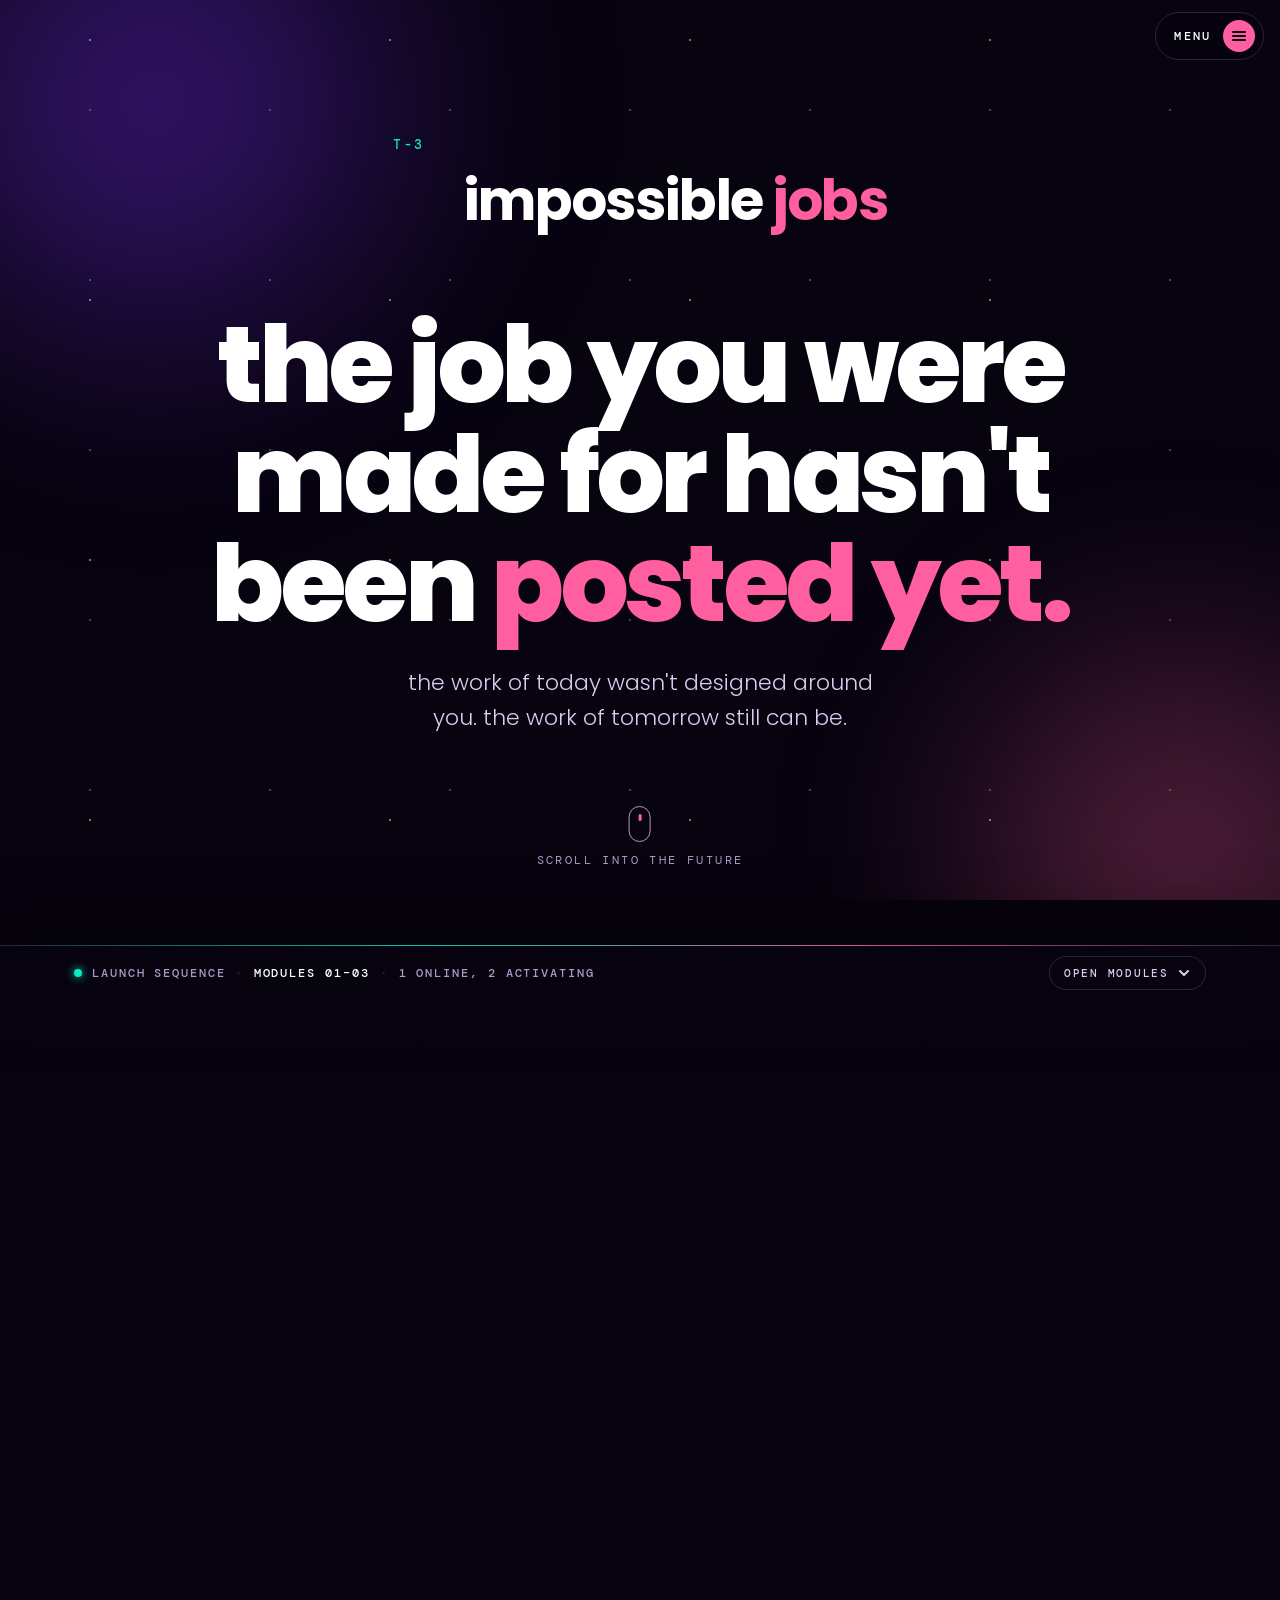
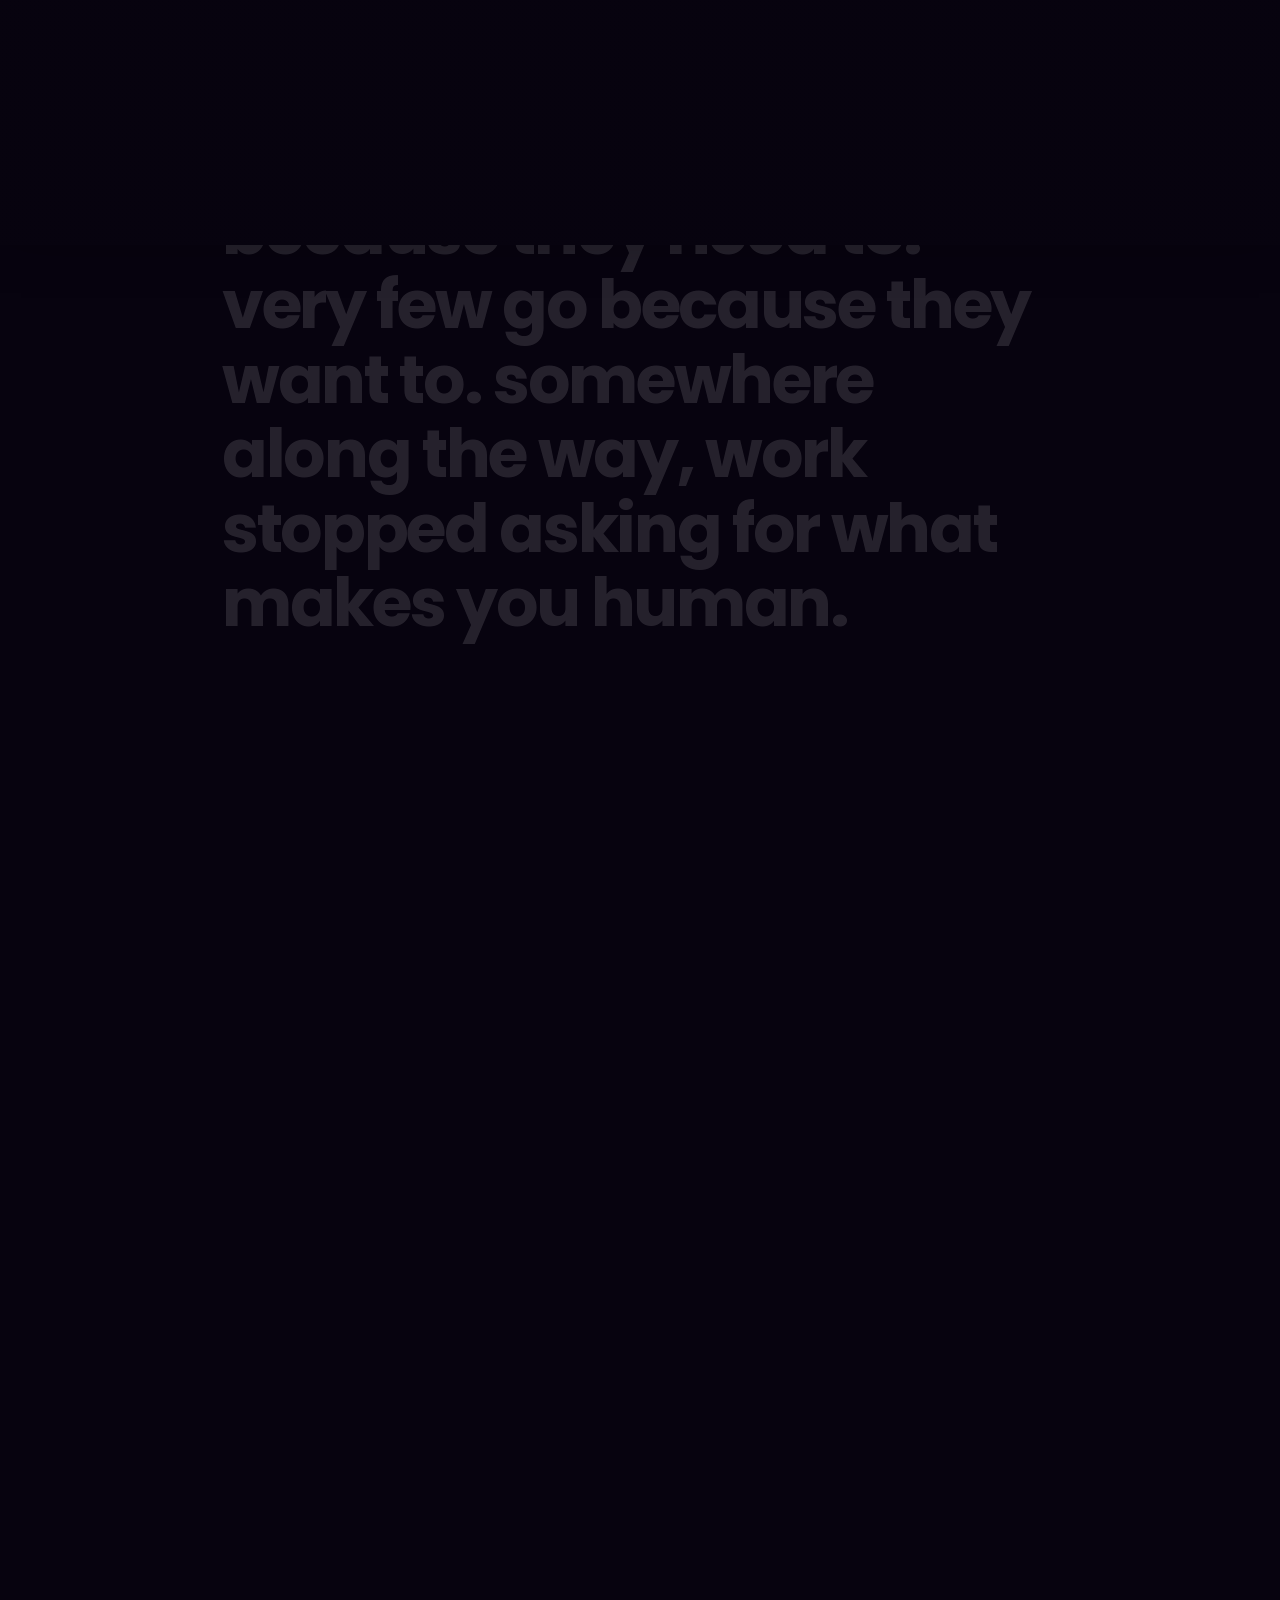
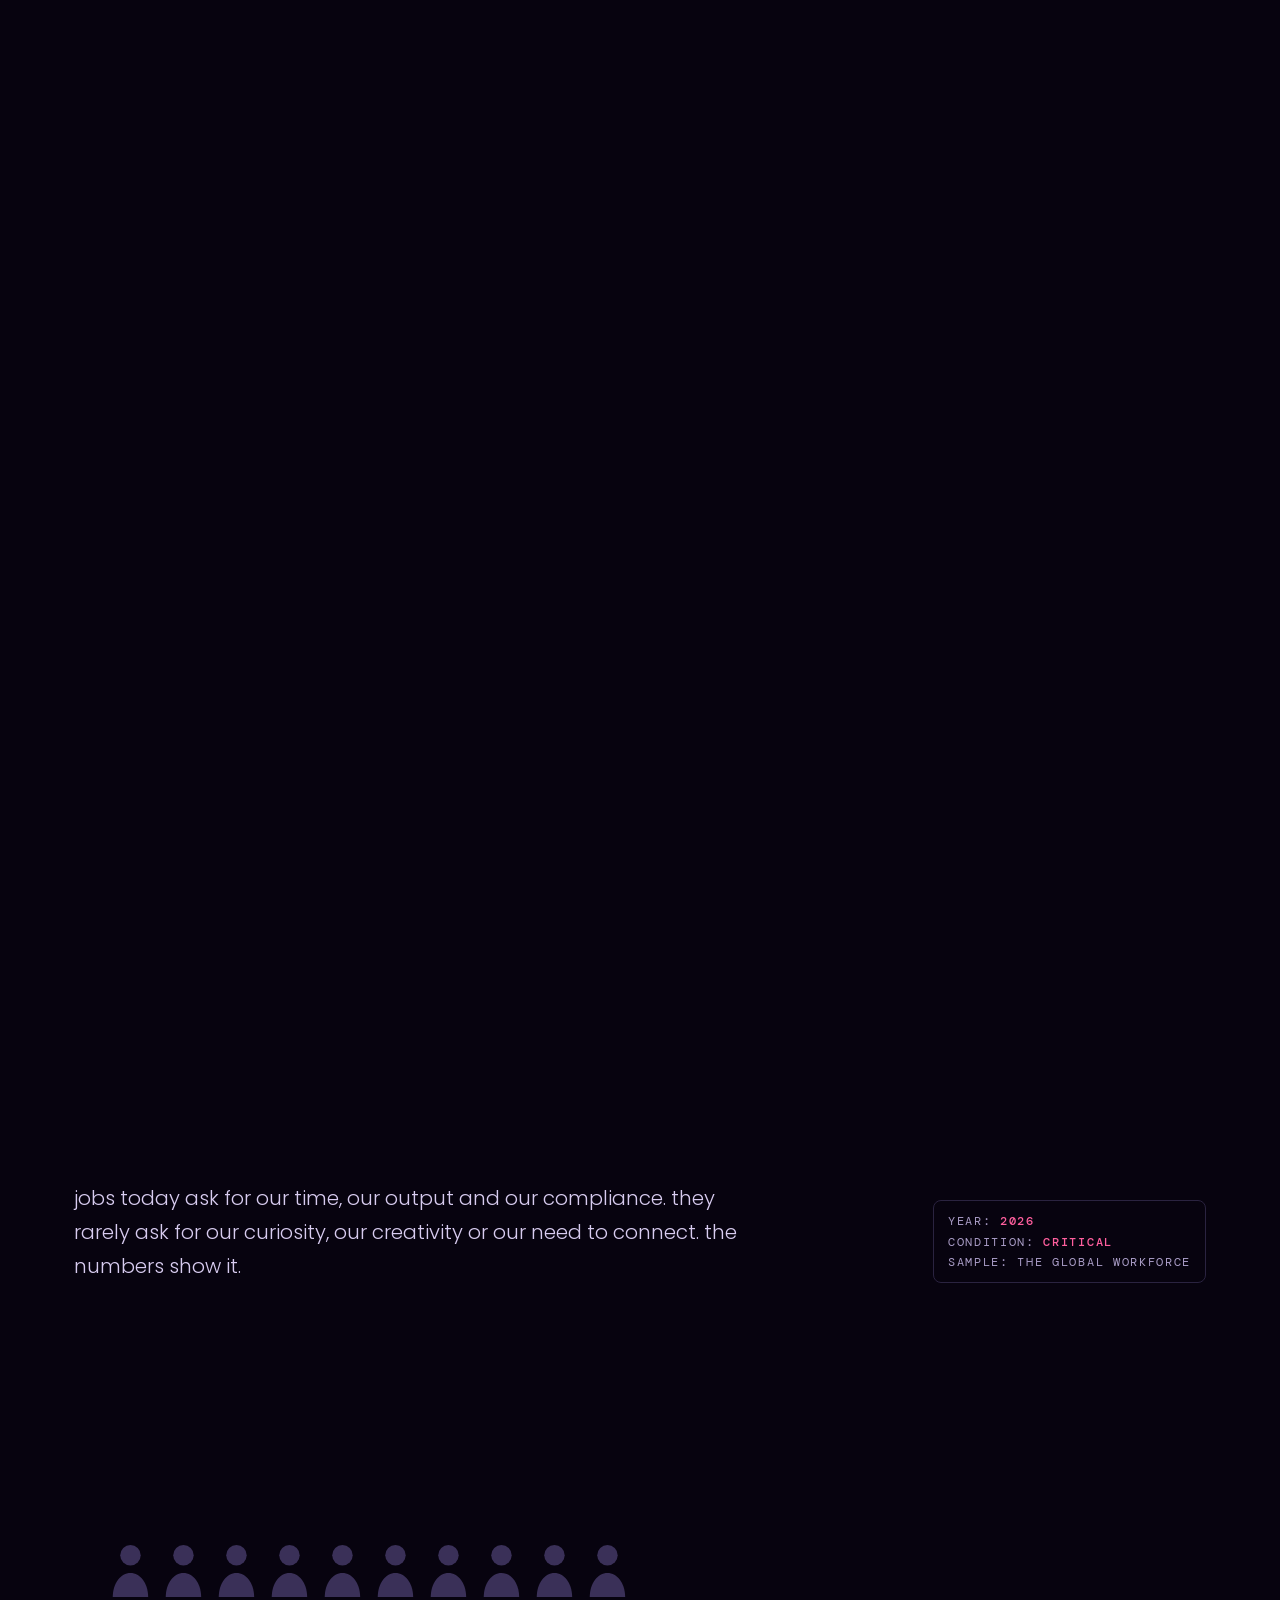
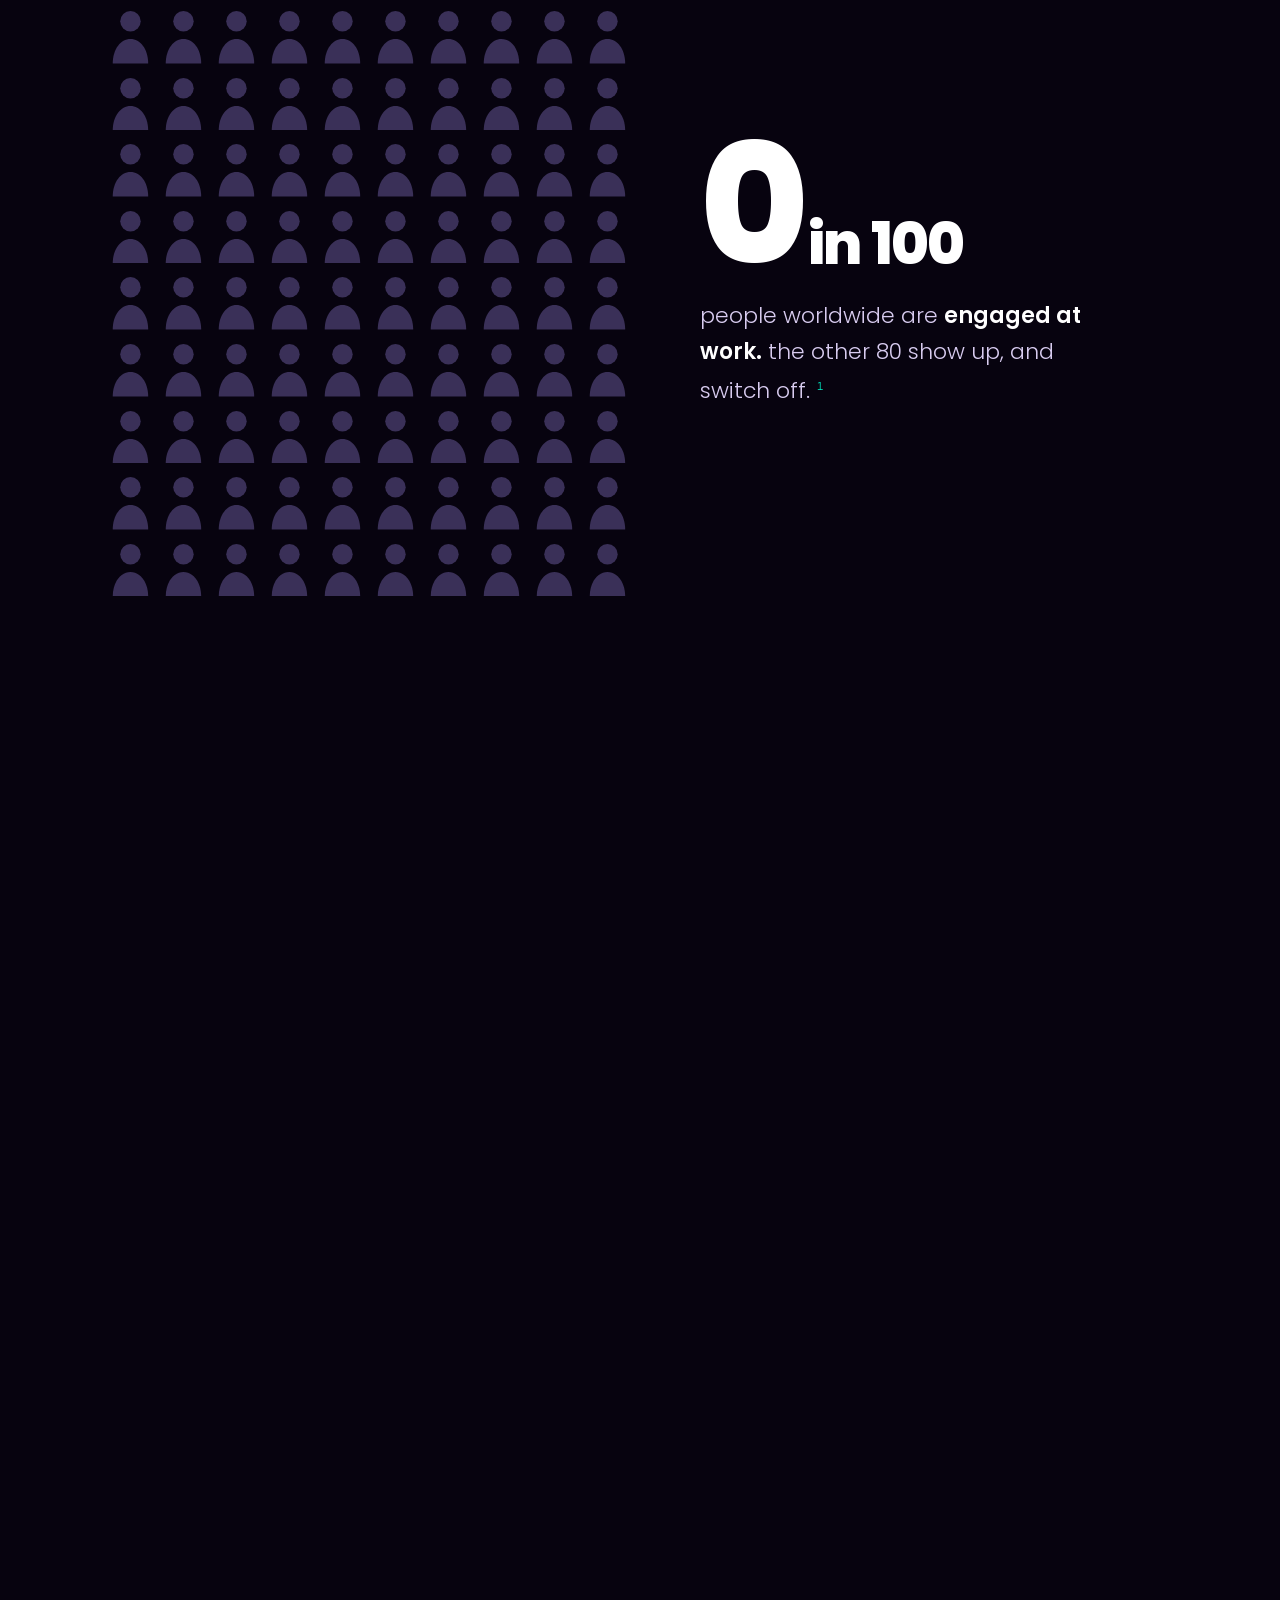
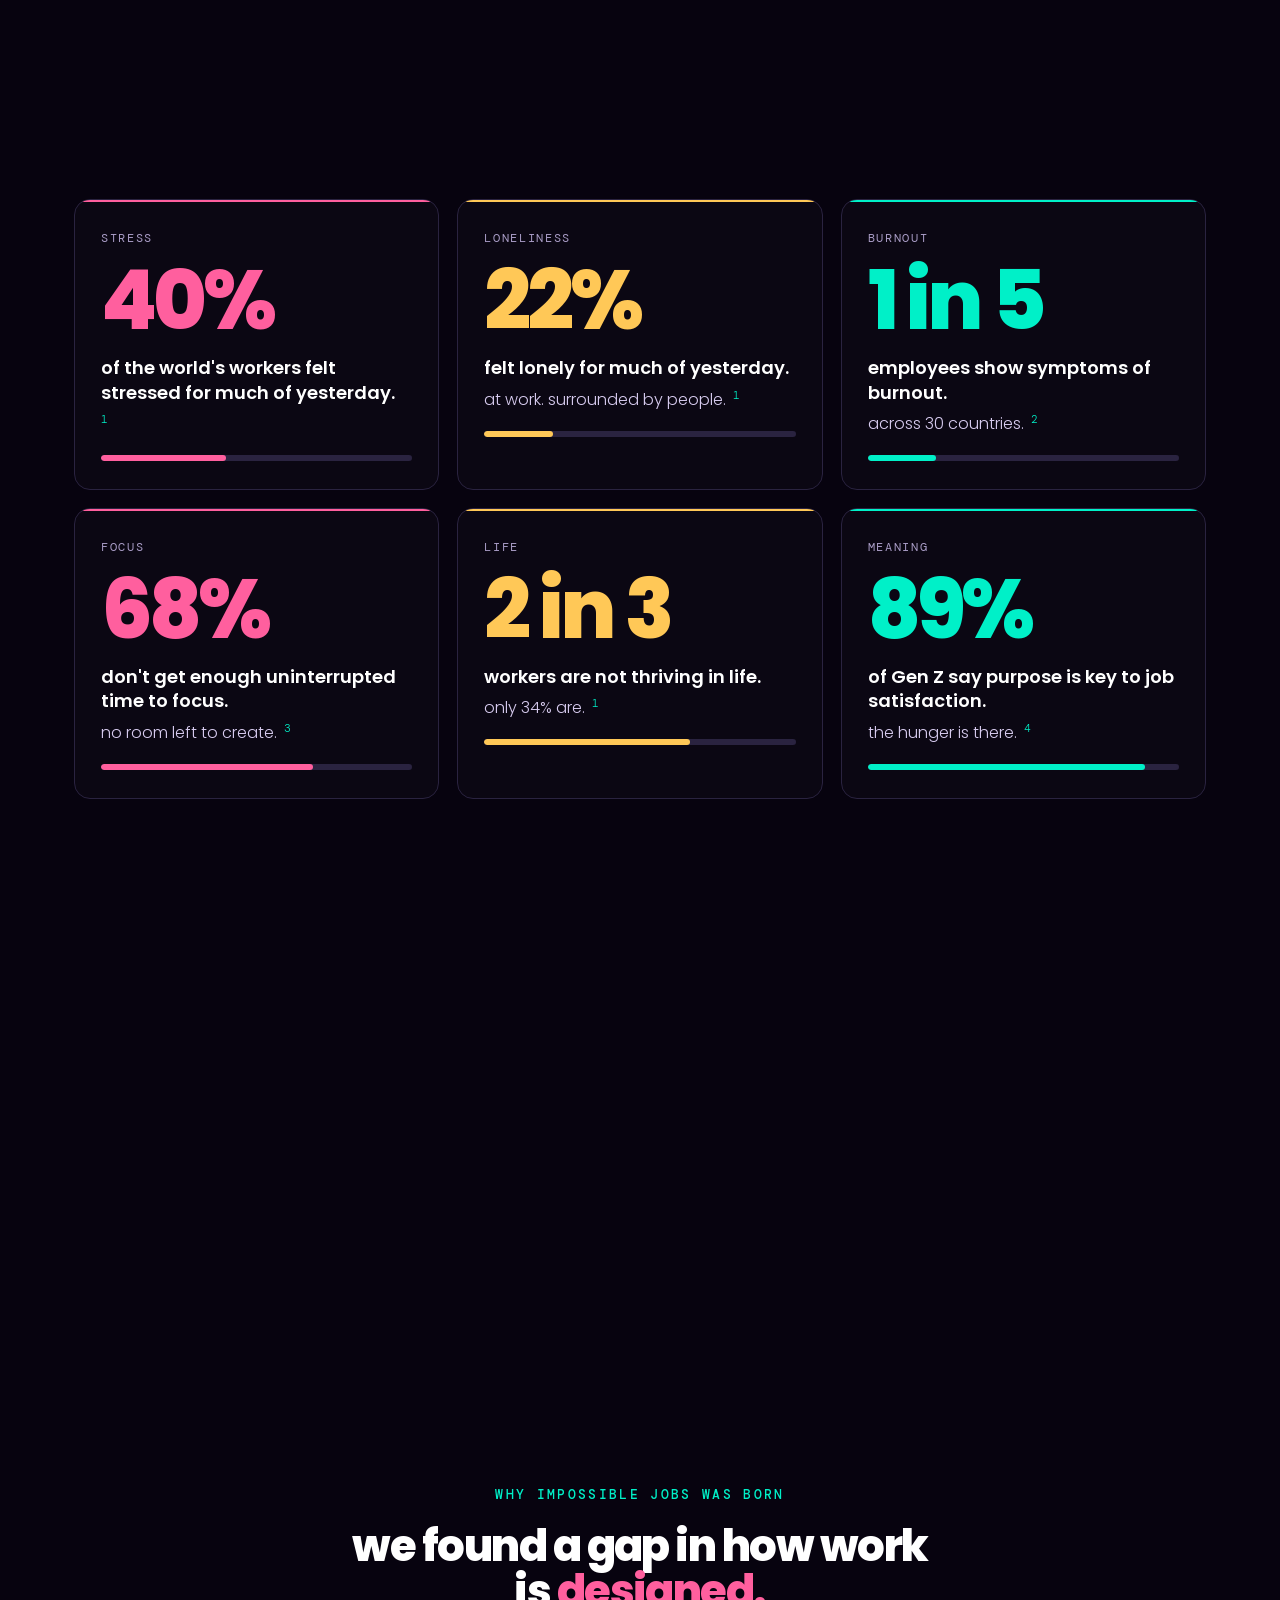
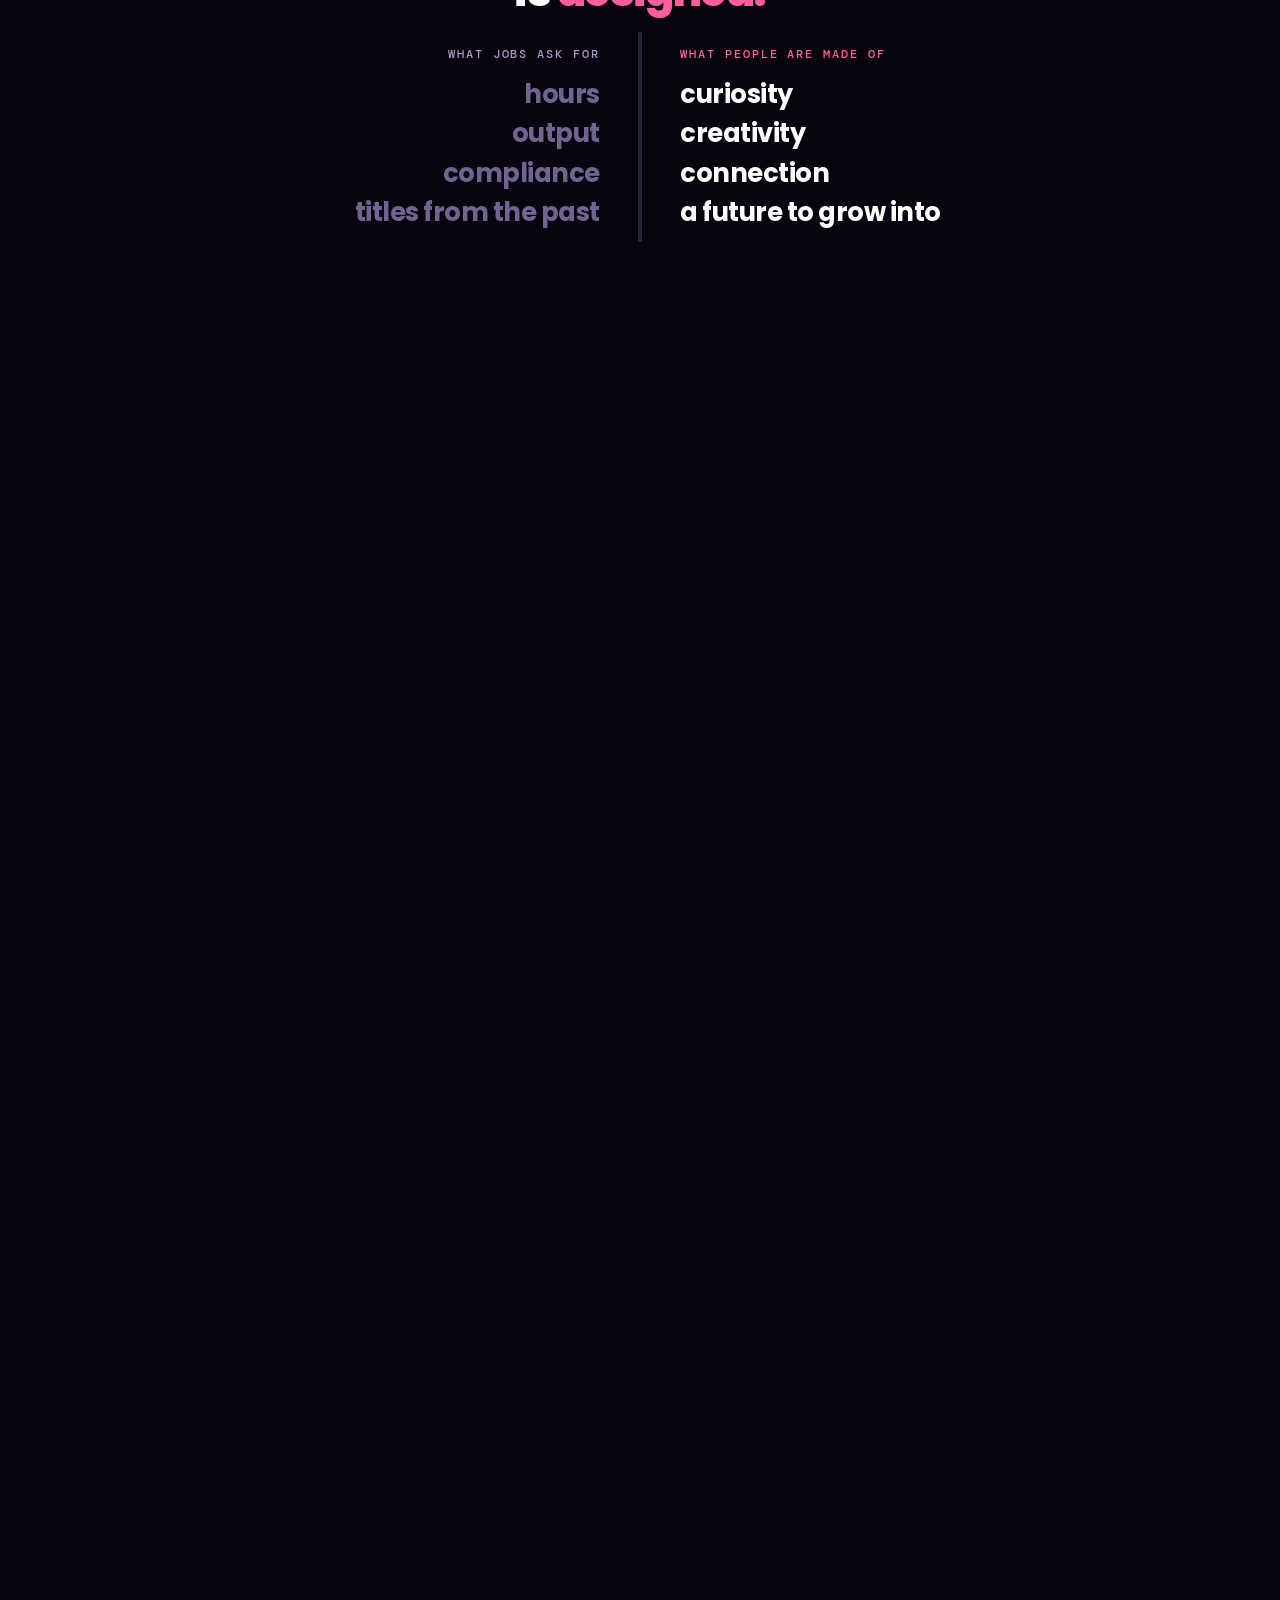
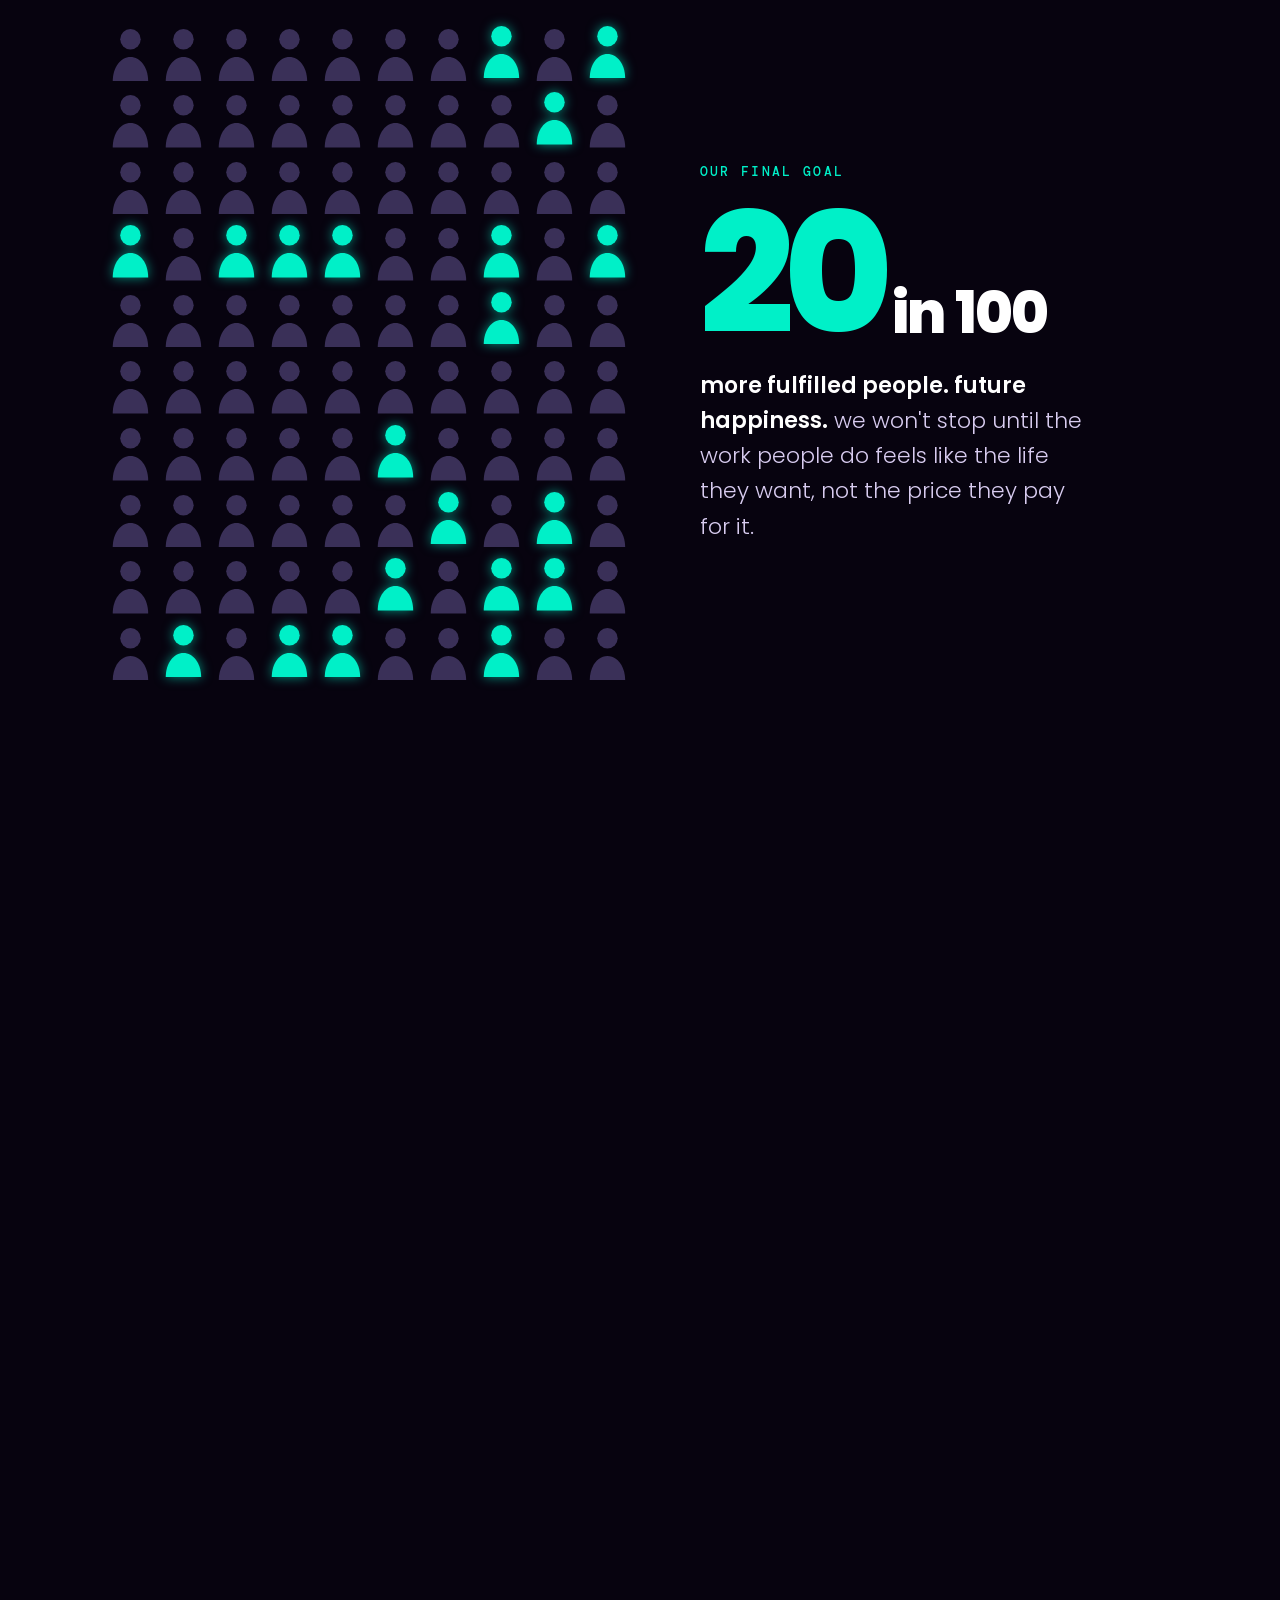
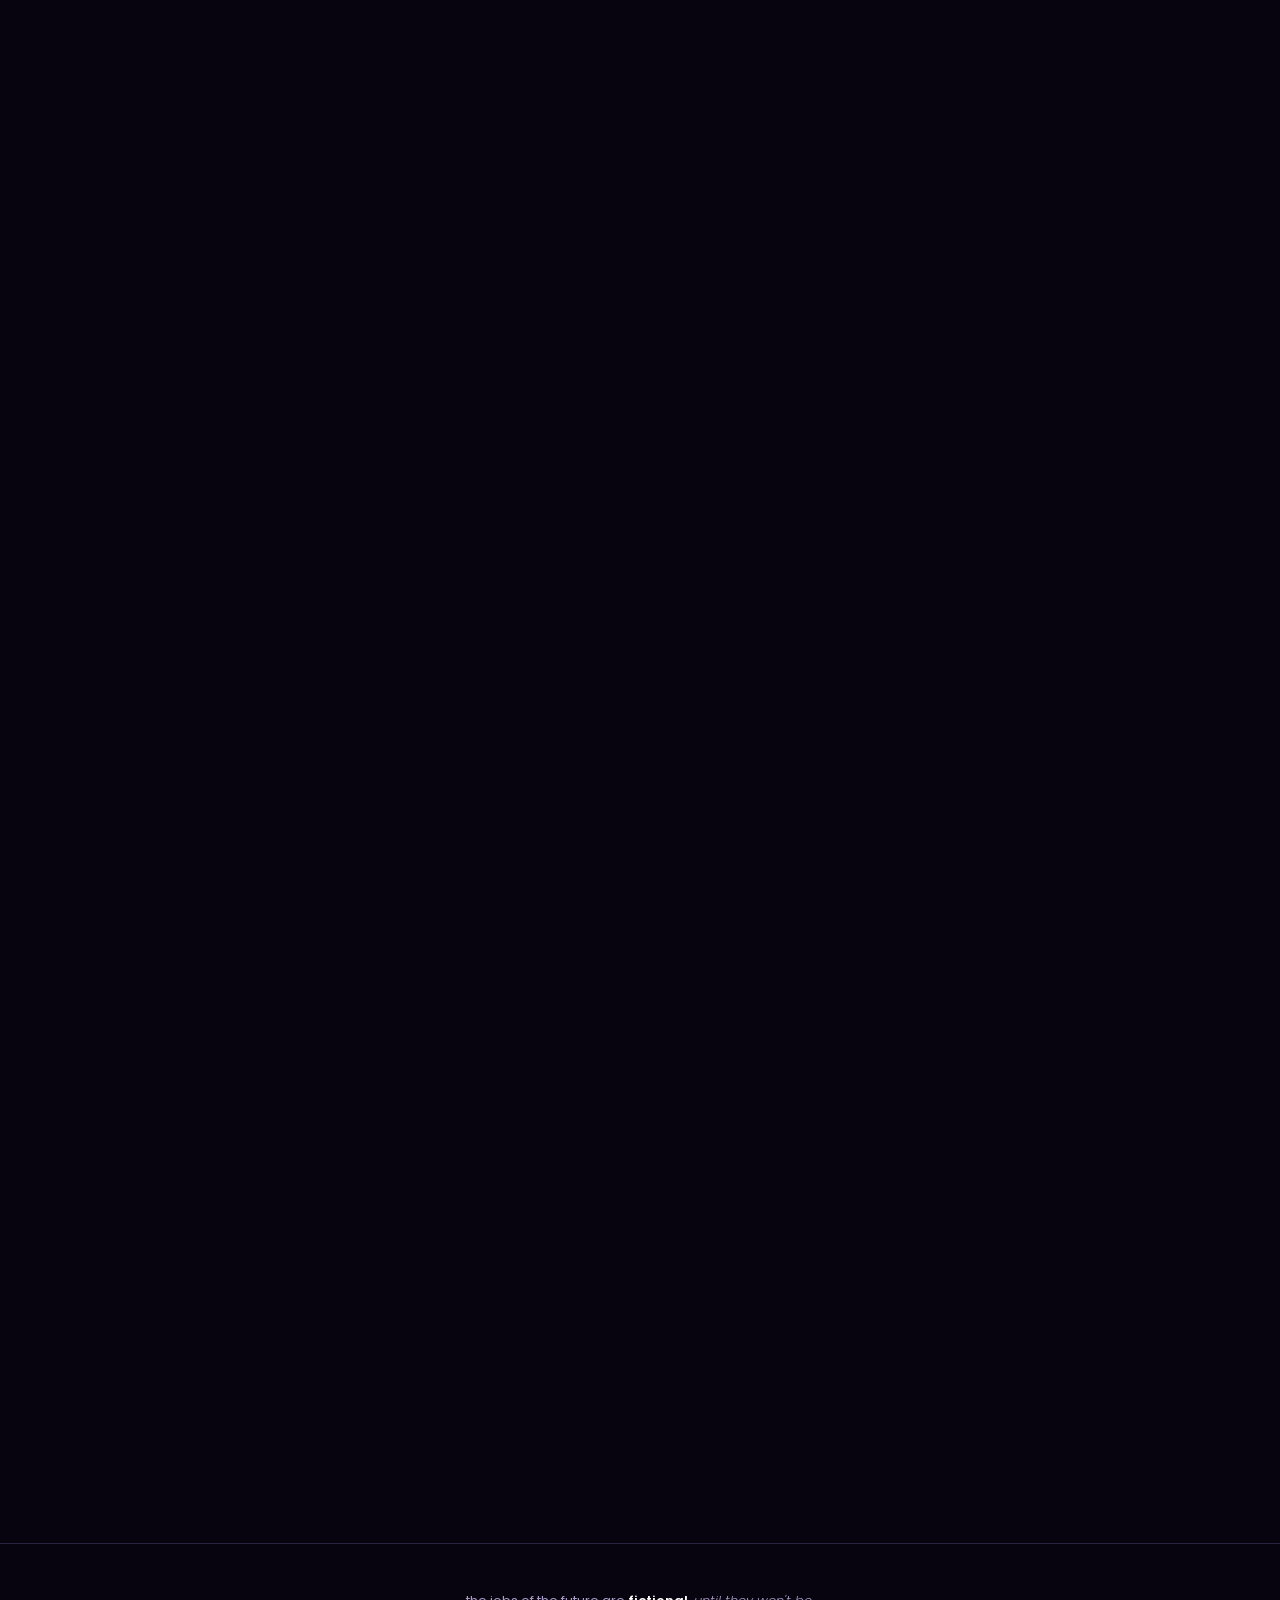
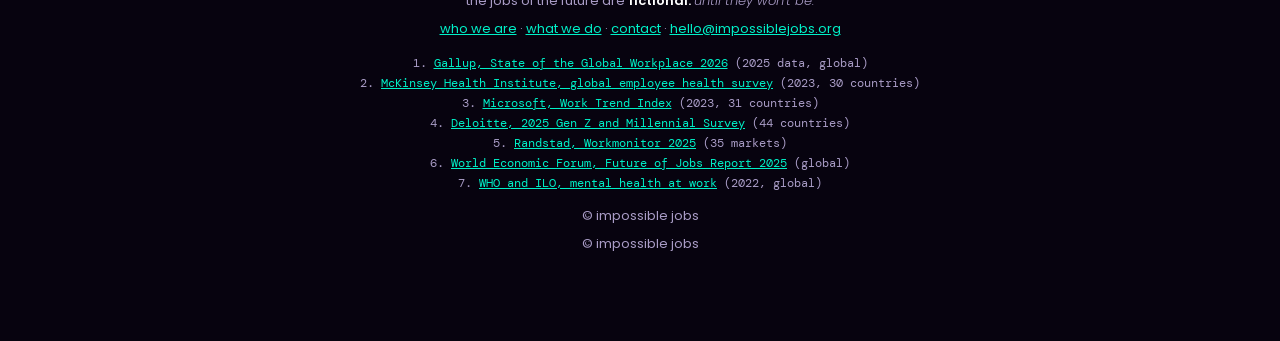
==== commit 96430353: "Add files via upload" ====
--- a/index.html
+++ b/index.html
@@ -89,6 +89,11 @@
         <span class="dock-year" aria-hidden="true"><i></i><b id="dockYear">2026</b></span>
         <button class="dock-toggle" id="dockToggle" aria-expanded="false" aria-controls="dockGrid"><span class="lbl">open modules</span><svg width="14" height="14" viewBox="0 0 14 14" fill="none" stroke="currentColor" stroke-width="2" stroke-linecap="round" stroke-linejoin="round" aria-hidden="true"><path d="M3 5l4 4 4-4"/></svg></button>
       </div>
+      <div class="dock-intro">
+        <p class="eyebrow">launch sequence · modules 01–03</p>
+        <h2 class="h2">the first three modules are <em>switching on.</em></h2>
+        <p class="lede">impossible jobs comes online one module at a time. these are the first three. many more are in the countdown.</p>
+      </div>
         <div class="mod-grid" id="dockGrid">
         <a class="mod online" data-i="0" href="jobs.html" data-status="online" style="--w:100%; --d:0s; --c:#00f0c8">
           <span class="scan"></span>
@@ -188,7 +193,7 @@
           <div class="people" id="people" role="img" aria-label="100 people, of whom only 20 are engaged at work"></div>
           <div>
             <div class="big-num"><span id="peopleNum">0</span><small> in 100</small></div>
-            <p class="big-cap">employees worldwide are <strong>engaged at work.</strong> the other 80 show up, and switch off.<sup><a href="#src1"> 1</a></sup></p>
+            <p class="big-cap">people worldwide are <strong>engaged at work.</strong> the other 80 show up, and switch off.<sup><a href="#src1"> 1</a></sup></p>
           </div>
         </div>
       </div>
@@ -199,46 +204,46 @@
         <div class="stat reveal" style="--c:#ff5f9e">
           <div class="k">stress</div>
           <div class="num"><span class="count" data-to="40">0</span>%</div>
-          <p>of employees felt stress for a lot of the previous day.<sup><a href="#src1"> 1</a></sup></p>
+          <p><strong>of the world's workers felt stressed for much of yesterday.</strong><sup><a href="#src1"> 1</a></sup></p>
           <div class="meter" style="--w:40%"><i></i></div>
         </div>
         <div class="stat reveal" style="--d:.12s; --c:#ffc857">
-          <div class="k">connection</div>
+          <div class="k">loneliness</div>
           <div class="num"><span class="count" data-to="22">0</span>%</div>
-          <p>felt lonely for a lot of the previous day. at work, surrounded by people.<sup><a href="#src1"> 1</a></sup></p>
+          <p><strong>felt lonely for much of yesterday.</strong> at work. surrounded by people.<sup><a href="#src1"> 1</a></sup></p>
           <div class="meter" style="--w:22%"><i></i></div>
         </div>
         <div class="stat reveal" style="--d:.24s; --c:#00f0c8">
+          <div class="k">burnout</div>
+          <div class="num"><span class="count" data-to="1">0</span> in 5</div>
+          <p><strong>employees show symptoms of burnout.</strong> across 30 countries.<sup><a href="#src2"> 2</a></sup></p>
+          <div class="meter" style="--w:22%"><i></i></div>
+        </div>
+        <div class="stat reveal" style="--c:#ff5f9e">
+          <div class="k">focus</div>
+          <div class="num"><span class="count" data-to="68">0</span>%</div>
+          <p><strong>don't get enough uninterrupted time to focus.</strong> no room left to create.<sup><a href="#src3"> 3</a></sup></p>
+          <div class="meter" style="--w:68%"><i></i></div>
+        </div>
+        <div class="stat reveal" style="--d:.12s; --c:#ffc857">
           <div class="k">life</div>
-          <div class="num"><span class="count" data-to="34">0</span>%</div>
-          <p>of employees are thriving in their lives. two in three are not.<sup><a href="#src1"> 1</a></sup></p>
-          <div class="meter" style="--w:34%"><i></i></div>
-        </div>
-        <div class="stat reveal" style="--c:#ff5f9e">
-          <div class="k">purpose</div>
-          <div class="num"><span class="count" data-to="18">0</span>%</div>
-          <p>of US workers say their job has a purpose they personally believe in. 45% work mainly for the paycheck.<sup><a href="#src2"> 2</a></sup></p>
-          <div class="meter" style="--w:18%"><i></i></div>
-        </div>
-        <div class="stat reveal" style="--d:.12s; --c:#ffc857">
-          <div class="k">creativity</div>
-          <div class="num"><span class="count" data-to="46">0</span>%</div>
-          <p>of US workers say they have enough time in their day for creative tasks. less than half.<sup><a href="#src4"> 4</a></sup></p>
-          <div class="meter" style="--w:46%"><i></i></div>
+          <div class="num"><span class="count" data-to="2">0</span> in 3</div>
+          <p><strong>workers are not thriving in life.</strong> only 34% are.<sup><a href="#src1"> 1</a></sup></p>
+          <div class="meter" style="--w:66%"><i></i></div>
         </div>
         <div class="stat reveal" style="--d:.24s; --c:#00f0c8">
           <div class="k">meaning</div>
           <div class="num"><span class="count" data-to="89">0</span>%</div>
-          <p>of Gen Z say a sense of purpose is important to their job satisfaction. the hunger is there.<sup><a href="#src3"> 3</a></sup></p>
+          <p><strong>of Gen Z say purpose is key to job satisfaction.</strong> the hunger is there.<sup><a href="#src4"> 4</a></sup></p>
           <div class="meter" style="--w:89%"><i></i></div>
         </div>
         <div class="stat wide reveal" style="--c:#ff5f9e">
           <div class="num">$<span class="count" data-to="10">0</span>T</div>
-          <p><strong style="color:#fff;font-weight:600">the price of switched-off work:</strong> low engagement cost the world economy about $10 trillion in lost productivity last year. roughly 9% of global GDP.<sup><a href="#src1"> 1</a></sup></p>
+          <p><strong style="color:#fff;font-weight:600">the price of switched-off work.</strong> $10 trillion lost to low engagement in a single year. 9% of the world's GDP.<sup><a href="#src1"> 1</a></sup></p>
         </div>
         <div class="stat wide reveal" style="--c:#ffc857">
           <div class="num"><span class="count" data-to="12">0</span>B</div>
-          <p><strong style="color:#fff;font-weight:600">the human cost:</strong> an estimated 12 billion workdays are lost every year to depression and anxiety, costing the global economy nearly $1 trillion.<sup><a href="#src6"> 6</a></sup></p>
+          <p><strong style="color:#fff;font-weight:600">the human cost.</strong> 12 billion workdays lost every year to depression and anxiety. nearly $1 trillion, gone.<sup><a href="#src7"> 7</a></sup></p>
         </div>
       </div>
     </section>
@@ -265,7 +270,7 @@
               <div class="rift-label" id="riftLabel"><span class="wordmark">impossible <span>jobs</span></span><span class="t">born in the gap</span></div>
             </div>
           </div>
-          <p class="lede gap-out" id="gapOut">every job description ever written starts from a vacancy. almost none start from a human being. only 30% of hiring managers call personal purpose "very important" in a new hire. 77% say that about communication skills.<sup><a href="#src2"> 2</a></sup></p>
+          <p class="lede gap-out" id="gapOut">every job description ever written starts from a vacancy. almost none start from a human being. meanwhile, for the first time, workers worldwide rank work-life balance above pay.<sup><a href="#src5"> 5</a></sup></p>
         </div>
       </div>
     </section>
@@ -279,7 +284,7 @@
         <div>
           <p class="lede reveal" style="--d:.15s">for generations, work has been built around tasks, not people. we fit ourselves into roles designed for machines, factories and org charts, and we call the mismatch normal.</p>
           <p class="lede reveal" style="--d:.25s">but the future of work is still unwritten. for the first time in generations, we get to ask the question before the jobs exist: what would people actually love to do? impossible jobs was born to ask it, out loud, one job at a time.</p>
-          <p class="lede reveal" style="--d:.35s">by 2030, 170 million new jobs will be created, and nearly 40% of the skills work requires will change.<sup><a href="#src5"> 5</a></sup> the future is being hired for right now.</p>
+          <p class="lede reveal" style="--d:.35s">by 2030, 170 million new jobs will be created, and nearly 40% of the skills work requires will change.<sup><a href="#src6"> 6</a></sup> the future is being hired for right now.</p>
         </div>
       </div>
     </section>
@@ -294,7 +299,7 @@
           <div>
             <p class="eyebrow">our final goal</p>
             <div class="goal-num"><span id="goalNum">20</span><small> in 100</small></div>
-            <p class="big-cap"><strong>more fulfilled people. future happiness.</strong> we won't stop until the work people do feels like the life they want, not the price they pay for it. people with a strong sense of purpose at work are 5.6 times as likely to be engaged.<sup><a href="#src2"> 2</a></sup></p>
+            <p class="big-cap"><strong>more fulfilled people. future happiness.</strong> we won't stop until the work people do feels like the life they want, not the price they pay for it.</p>
           </div>
         </div>
       </div>
@@ -313,12 +318,13 @@
     <p>the jobs of the future are <strong>fictional.</strong> <em>until they won't be.</em></p>
     <p><a href="#who" data-open-menu="0">who we are</a> · <a href="#what" data-open-menu="1">what we do</a> · <a href="#contact" data-open-menu="2">contact</a> · <a href="mailto:hello@impossiblejobs.org">hello@impossiblejobs.org</a></p>
     <ol>
-      <li id="src1">1. <a href="https://www.gallup.com/workplace/697904/state-of-the-global-workplace-2026.aspx" target="_blank" rel="noopener">Gallup, State of the Global Workplace 2026</a> (2025 data)</li>
-      <li id="src2">2. <a href="https://news.gallup.com/poll/697403/purposeful-work-boosts-engagement-few-experience.aspx" target="_blank" rel="noopener">Gallup, Purposeful Work Boosts Engagement, but Few Experience It</a> (2025, US workers)</li>
-      <li id="src3">3. <a href="https://www.deloitte.com/global/en/about/press-room/deloitte-2025-gen-z-and-millennial-survey.html" target="_blank" rel="noopener">Deloitte, 2025 Gen Z and Millennial Survey</a> (44 countries)</li>
-      <li id="src4">4. <a href="https://blog.dropbox.com/topics/work-culture/survey-productivity-myth-why-doing-less-leads-to-more-impact" target="_blank" rel="noopener">Dropbox and YouGov, The productivity myth</a> (2025, US workers)</li>
-      <li id="src5">5. <a href="https://www.weforum.org/press/2025/01/future-of-jobs-report-2025-78-million-new-job-opportunities-by-2030-but-urgent-upskilling-needed-to-prepare-workforces/" target="_blank" rel="noopener">World Economic Forum, Future of Jobs Report 2025</a></li>
-      <li id="src6">6. <a href="https://www.who.int/europe/news/item/28-09-2022-who-and-ilo-call-for-new-measures-to-tackle-mental-health-issues-at-work" target="_blank" rel="noopener">WHO and ILO, mental health at work</a> (2022)</li>
+      <li id="src1">1. <a href="https://www.gallup.com/workplace/697904/state-of-the-global-workplace-2026.aspx" target="_blank" rel="noopener">Gallup, State of the Global Workplace 2026</a> (2025 data, global)</li>
+      <li id="src2">2. <a href="https://www.mckinsey.de/mhi/our-insights/reframing-employee-health-moving-beyond-burnout-to-holistic-health" target="_blank" rel="noopener">McKinsey Health Institute, global employee health survey</a> (2023, 30 countries)</li>
+      <li id="src3">3. <a href="https://www.microsoft.com/en-us/worklab/we-can-not-keep-up-with-work-but-ai-can-help" target="_blank" rel="noopener">Microsoft, Work Trend Index</a> (2023, 31 countries)</li>
+      <li id="src4">4. <a href="https://www.deloitte.com/global/en/about/press-room/deloitte-2025-gen-z-and-millennial-survey.html" target="_blank" rel="noopener">Deloitte, 2025 Gen Z and Millennial Survey</a> (44 countries)</li>
+      <li id="src5">5. <a href="https://www.randstad.com/press/2025/work-life-balance-tops-pay-randstads-workmonitor-reveals/" target="_blank" rel="noopener">Randstad, Workmonitor 2025</a> (35 markets)</li>
+      <li id="src6">6. <a href="https://www.weforum.org/press/2025/01/future-of-jobs-report-2025-78-million-new-job-opportunities-by-2030-but-urgent-upskilling-needed-to-prepare-workforces/" target="_blank" rel="noopener">World Economic Forum, Future of Jobs Report 2025</a> (global)</li>
+      <li id="src7">7. <a href="https://www.who.int/europe/news/item/28-09-2022-who-and-ilo-call-for-new-measures-to-tackle-mental-health-issues-at-work" target="_blank" rel="noopener">WHO and ILO, mental health at work</a> (2022, global)</li>
     </ol>
     <p>© impossible jobs</p>
     <p>© impossible jobs</p>
--- a/site.css
+++ b/site.css
@@ -569,3 +569,53 @@
     .mini { padding: 8px 0; }
     .dock-toggle { height: 40px; }
   }
+
+  /* ---------- modules open full screen ---------- */
+  .dock { top: auto; height: 100vh; height: 100svh; display: flex; flex-direction: column; }
+  html.dock-on { --dock-space: var(--dock-head); overflow: hidden; }
+  html.dock-on .dock { background: rgba(7,3,15,.97); box-shadow: none; overflow-y: auto; overscroll-behavior: contain; }
+  html.dock-on .dock::after { content: ""; position: fixed; inset: 0; pointer-events: none; z-index: -1;
+    background: radial-gradient(60vmax 50vmax at 85% 0%, rgba(255,95,158,.16), transparent 60%), radial-gradient(60vmax 60vmax at 0% 100%, rgba(107,43,217,.3), transparent 60%); }
+  .dock-inner { height: auto; min-height: 100%; width: 100%; }
+  html .dock .dock-head { position: sticky; top: 0; z-index: 2; background: transparent; }
+  .dock-intro { text-align: center; margin: clamp(10px, 4vh, 48px) auto clamp(24px, 5vh, 56px); max-width: 760px; opacity: 0; translate: 0 30px; transition: opacity .6s .2s, translate .7s cubic-bezier(.2,.9,.2,1) .2s; }
+  html.dock-on .dock-intro { opacity: 1; translate: 0 0; }
+  .dock-intro .h2 { margin: 0 auto 16px; max-width: 18ch; }
+  .dock-intro .lede { margin: 0 auto; }
+  html .dock .mod-grid { max-height: none; overflow: visible; flex: none; display: grid; grid-template-columns: repeat(3, 1fr); gap: 22px; padding-bottom: 40px; }
+  html .dock .mod { display: flex; flex-direction: column; min-height: clamp(340px, 52vh, 460px); padding: 28px 26px 26px; border-radius: 22px; }
+  html .dock .mod .top { margin: 0; font-size: 12px; }
+  html .dock .mod .top > span:first-child { display: inline; }
+  html .dock .mod .icon { width: 72px; height: 72px; margin: 32px 0 24px; }
+  html .dock .mod h3 { margin: 0 0 12px; font-size: clamp(26px, 2.4vw, 32px); }
+  html .dock .mod p { display: block; font-size: 16px; line-height: 1.6; max-height: none; white-space: normal; }
+  html .dock .mod .foot { margin-top: auto; padding-top: 28px; }
+  html .dock .mod .boot, html .dock .mod .cta { display: flex; }
+  html .dock .mod .boot { margin-bottom: 10px; }
+  html .dock .mod .cta { margin-top: 22px; font-size: 17px; }
+  html .dock .mod .cta .arrow { width: 44px; height: 44px; }
+  html .dock .mod.activating .cta { font-size: 12px; height: auto; }
+  html.dock-on .dock-toggle { background: transparent; color: #fff; border-color: var(--line); }
+  html.dock-on .dock-toggle svg { transform: rotate(0deg); }
+  html.dock-on .dock-toggle .lbl { display: inline; }
+  @media (max-width: 900px) {
+    html .dock .mod-grid { grid-template-columns: 1fr; gap: 14px; }
+    html .dock .mod { min-height: 0; padding: 22px 20px; }
+    html .dock .mod .icon { width: 52px; height: 52px; margin: 18px 0 14px; }
+    html .dock .mod h3 { font-size: 24px; }
+    html .dock .mod p { font-size: 15px; }
+    html .dock .mod .foot { padding-top: 18px; }
+    html.dock-on .dock-toggle { width: auto; padding: 0 14px; }
+  }
+  @media (max-width: 700px) { .dock-intro .h2 { font-size: 30px; } .dock-intro .lede { font-size: 15px; } }
+
+  /* punchier stat captions */
+  .stat p strong { display: block; color: #fff; font-weight: 600; font-size: 18px; line-height: 1.35; margin-bottom: 4px; }
+  html .dock .mod > * { align-self: stretch; text-align: left; }
+  html .dock .mod .icon { align-self: flex-start; }
+  html .dock .mod .cta { justify-content: space-between; align-items: center; }
+  html.dock-on .menu-btn { opacity: 0; pointer-events: none; }
+  html.dock-on .dock-head { padding-right: 0; }
+  html .dock .mod .foot, html .dock .mod .top, html .dock .mod h3, html .dock .mod p { align-self: stretch; width: 100%; }
+  html.dock-on .dock .dock-head { background: rgba(7,3,15,.92); backdrop-filter: blur(10px); -webkit-backdrop-filter: blur(10px); margin: 0 -24px; padding: 0 24px; }
+  @media (max-width: 700px) { html.dock-on .dock .dock-head { margin: 0 -14px; padding: 0 14px; } }
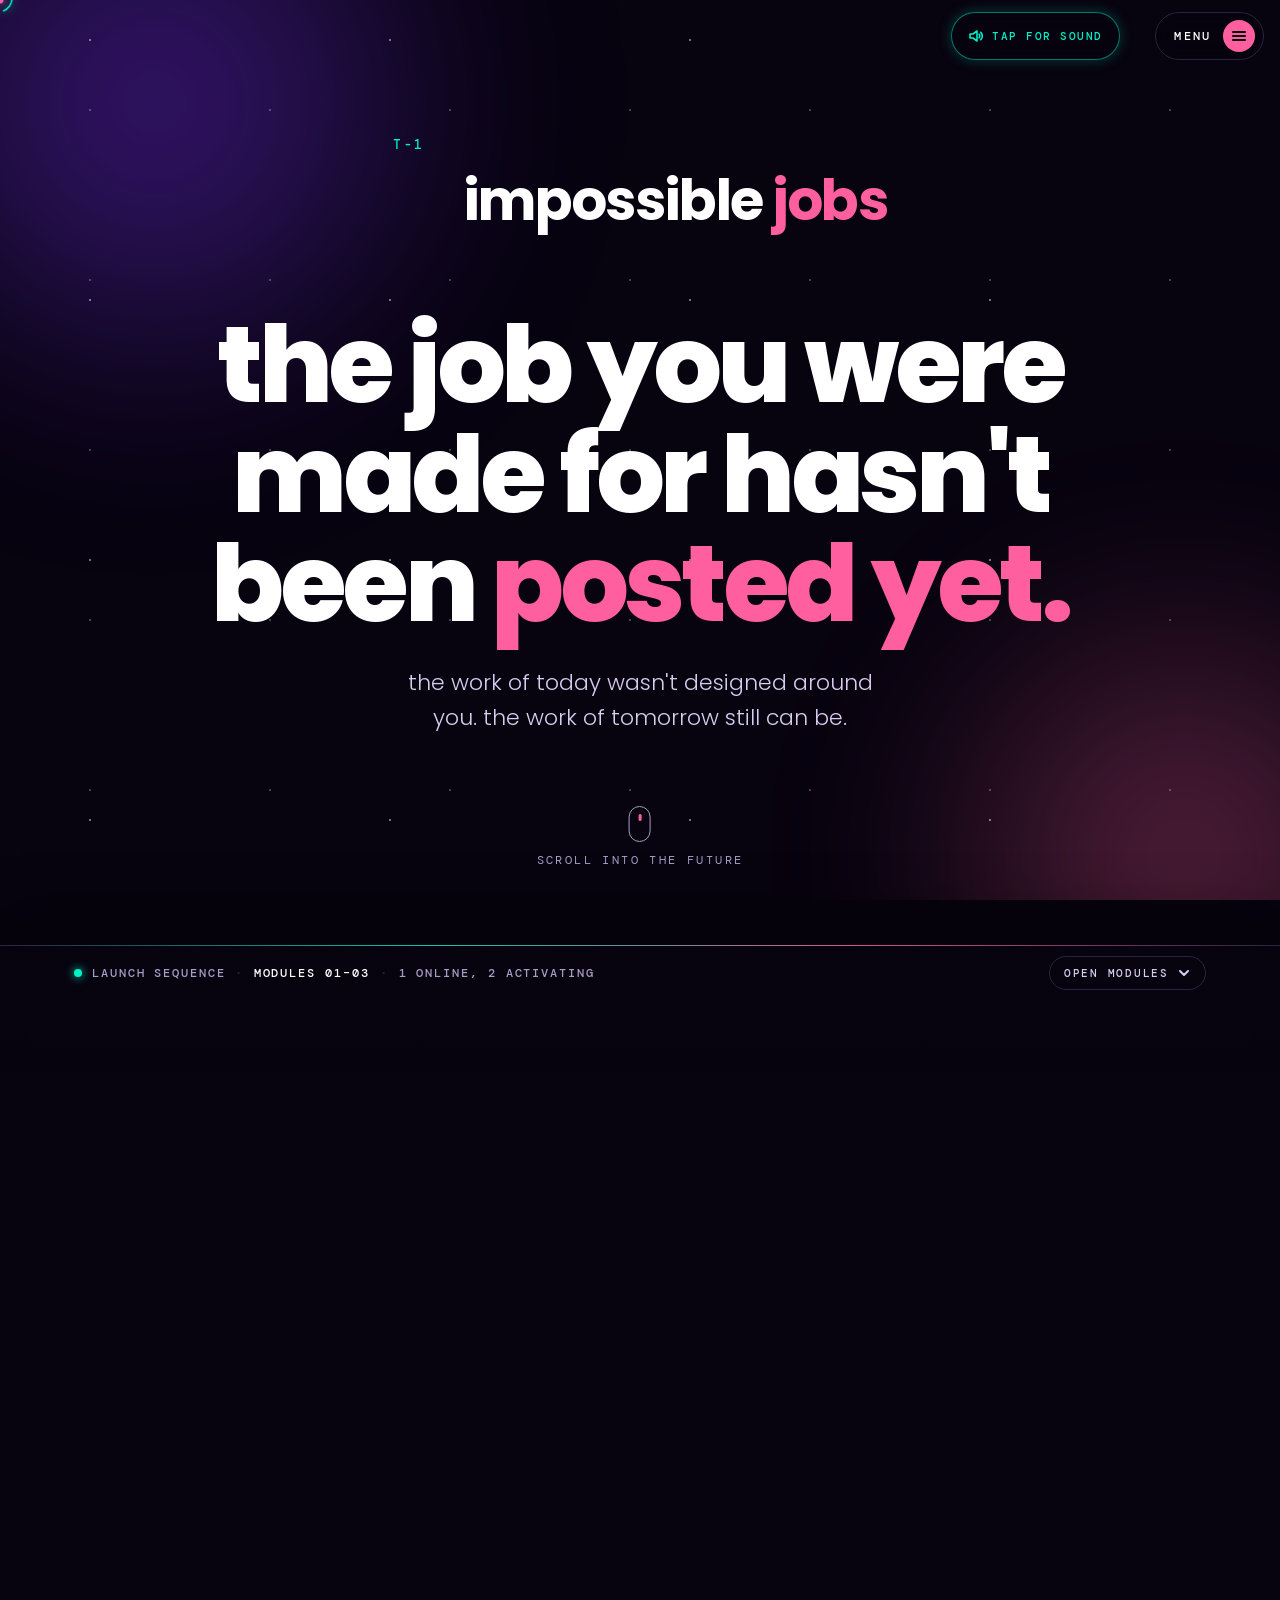
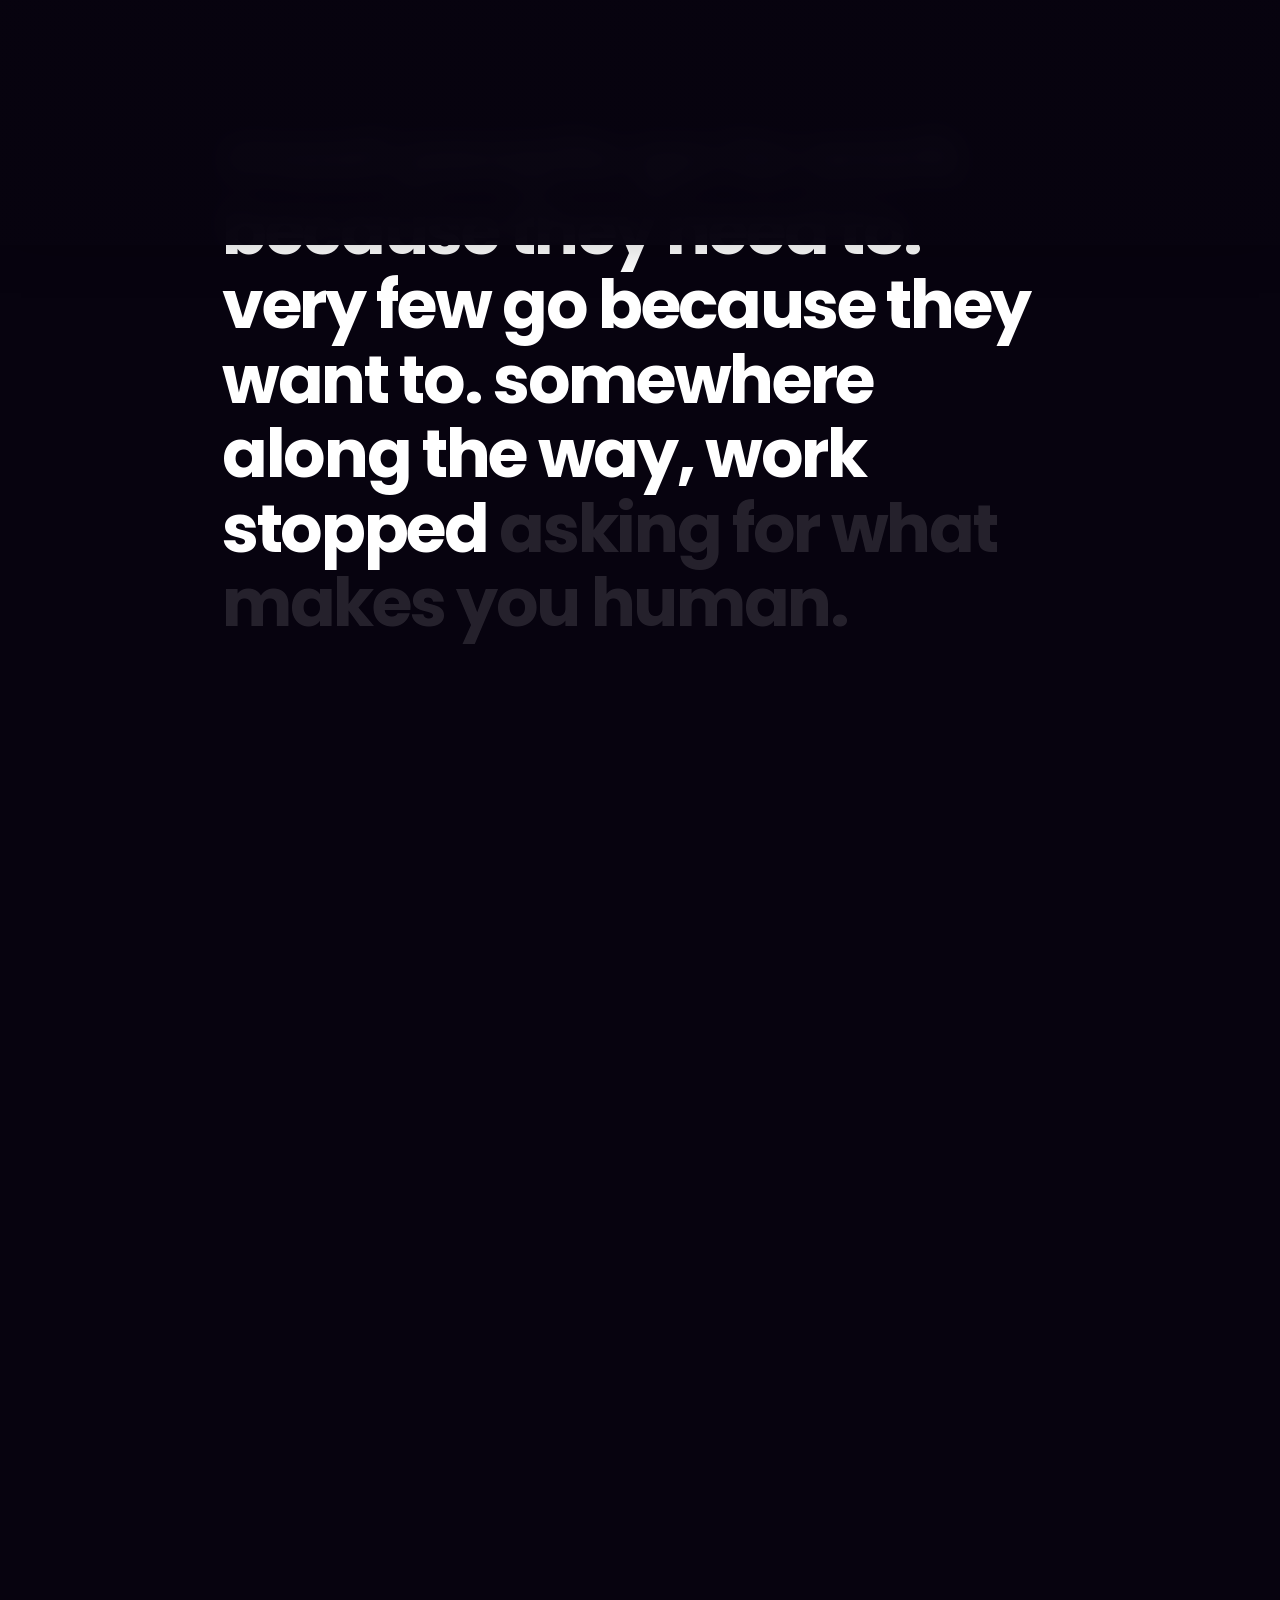
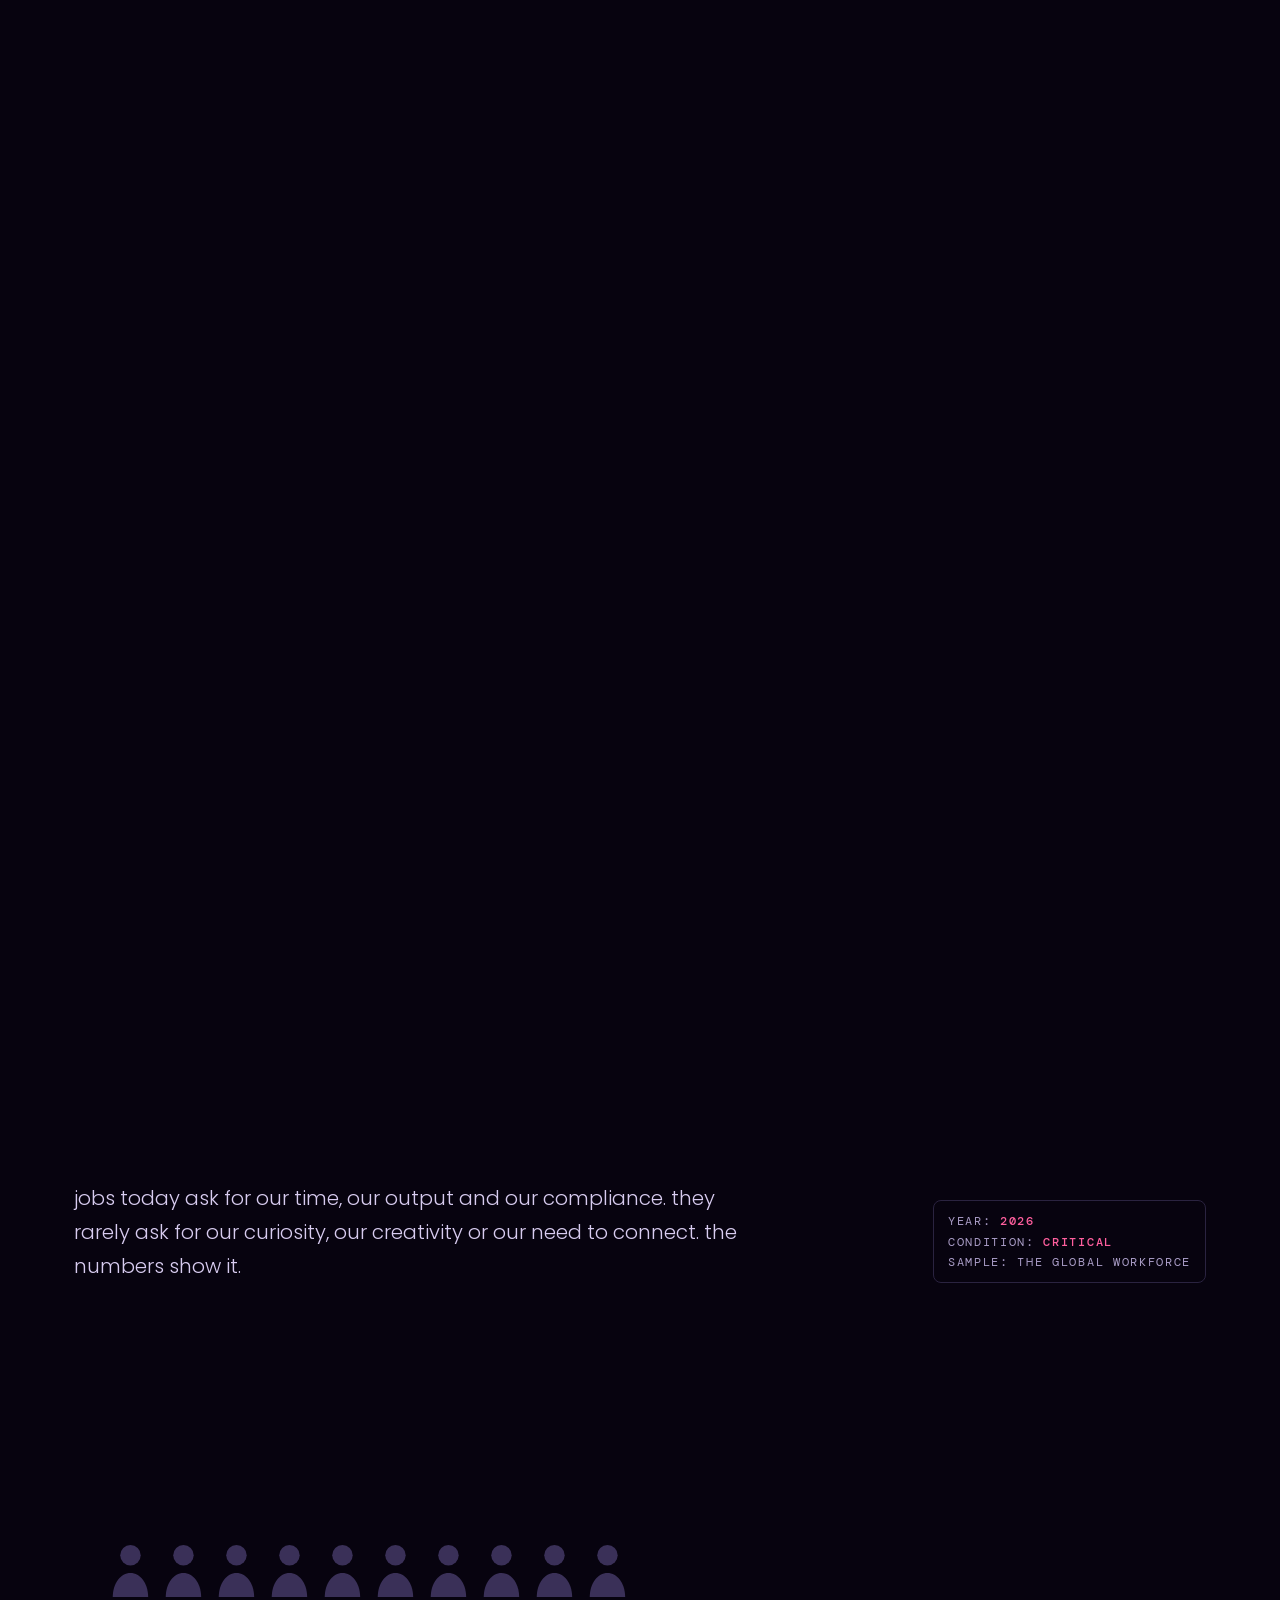
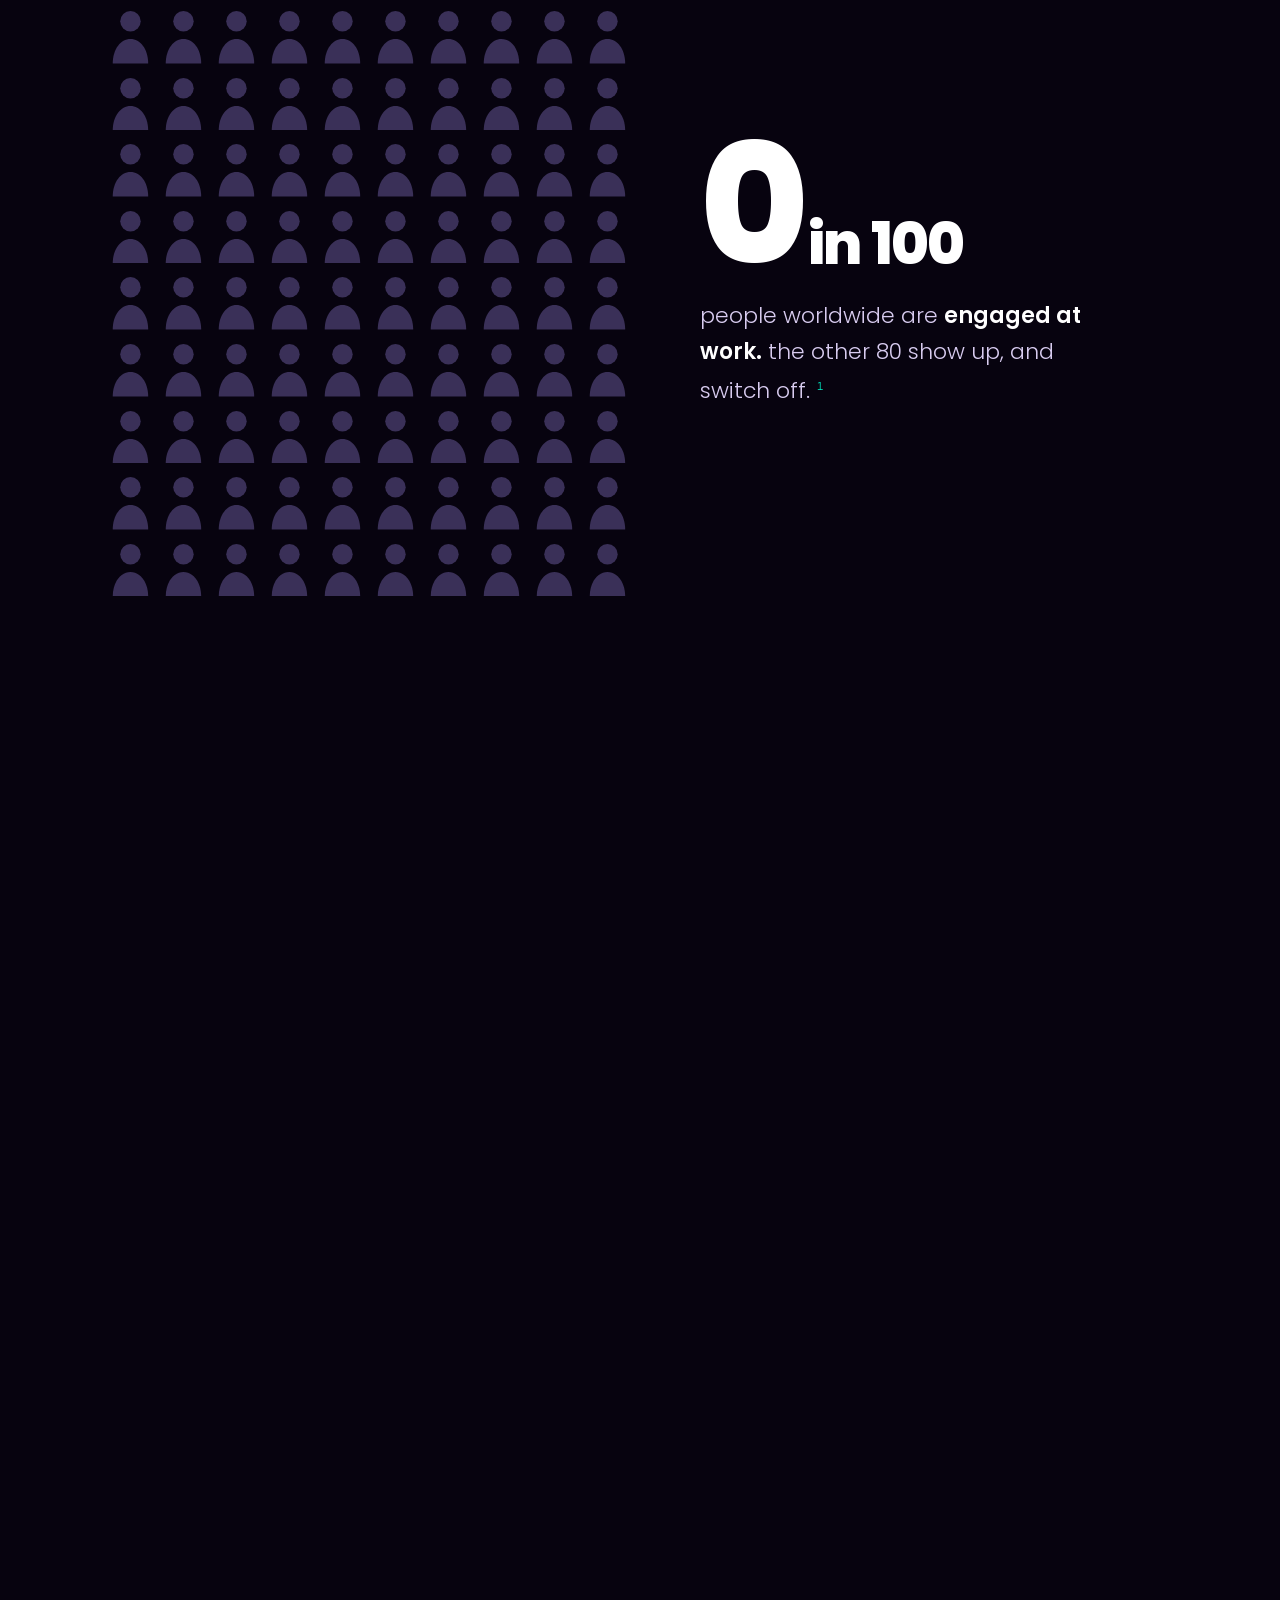
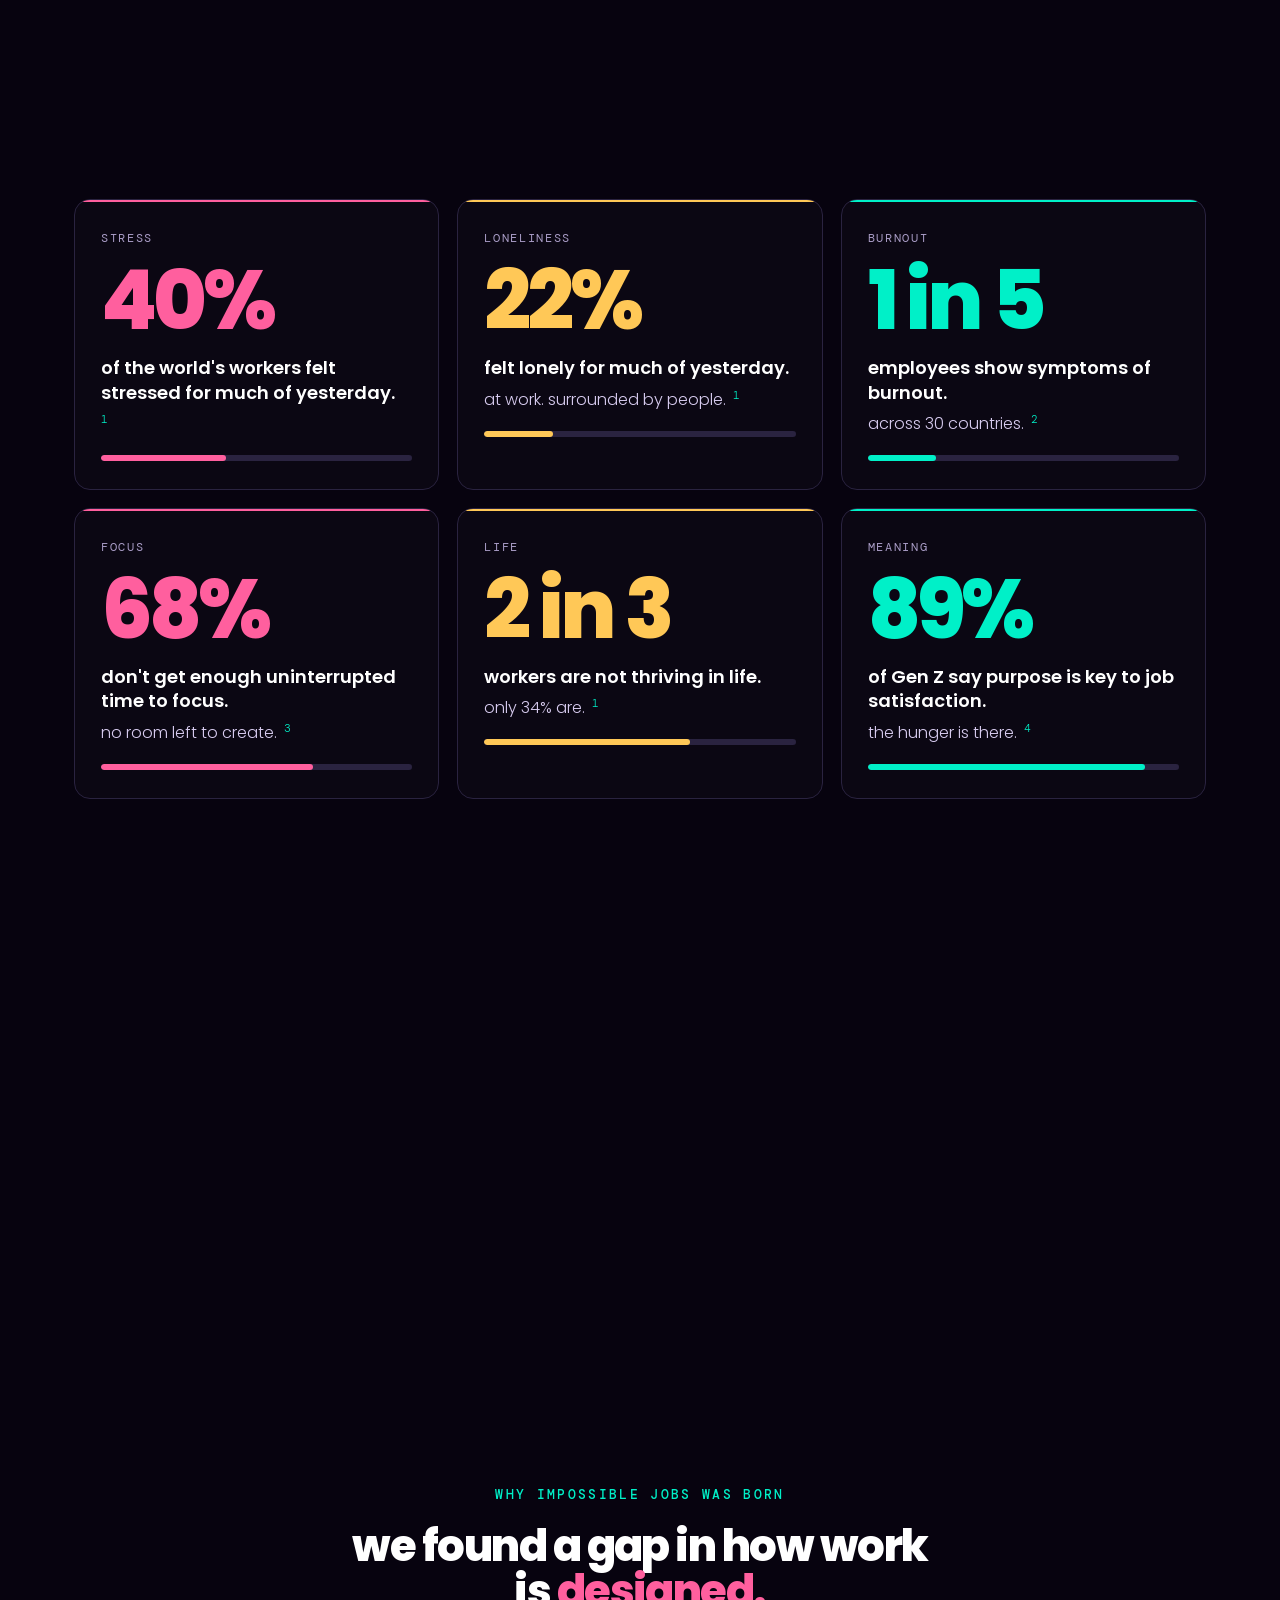
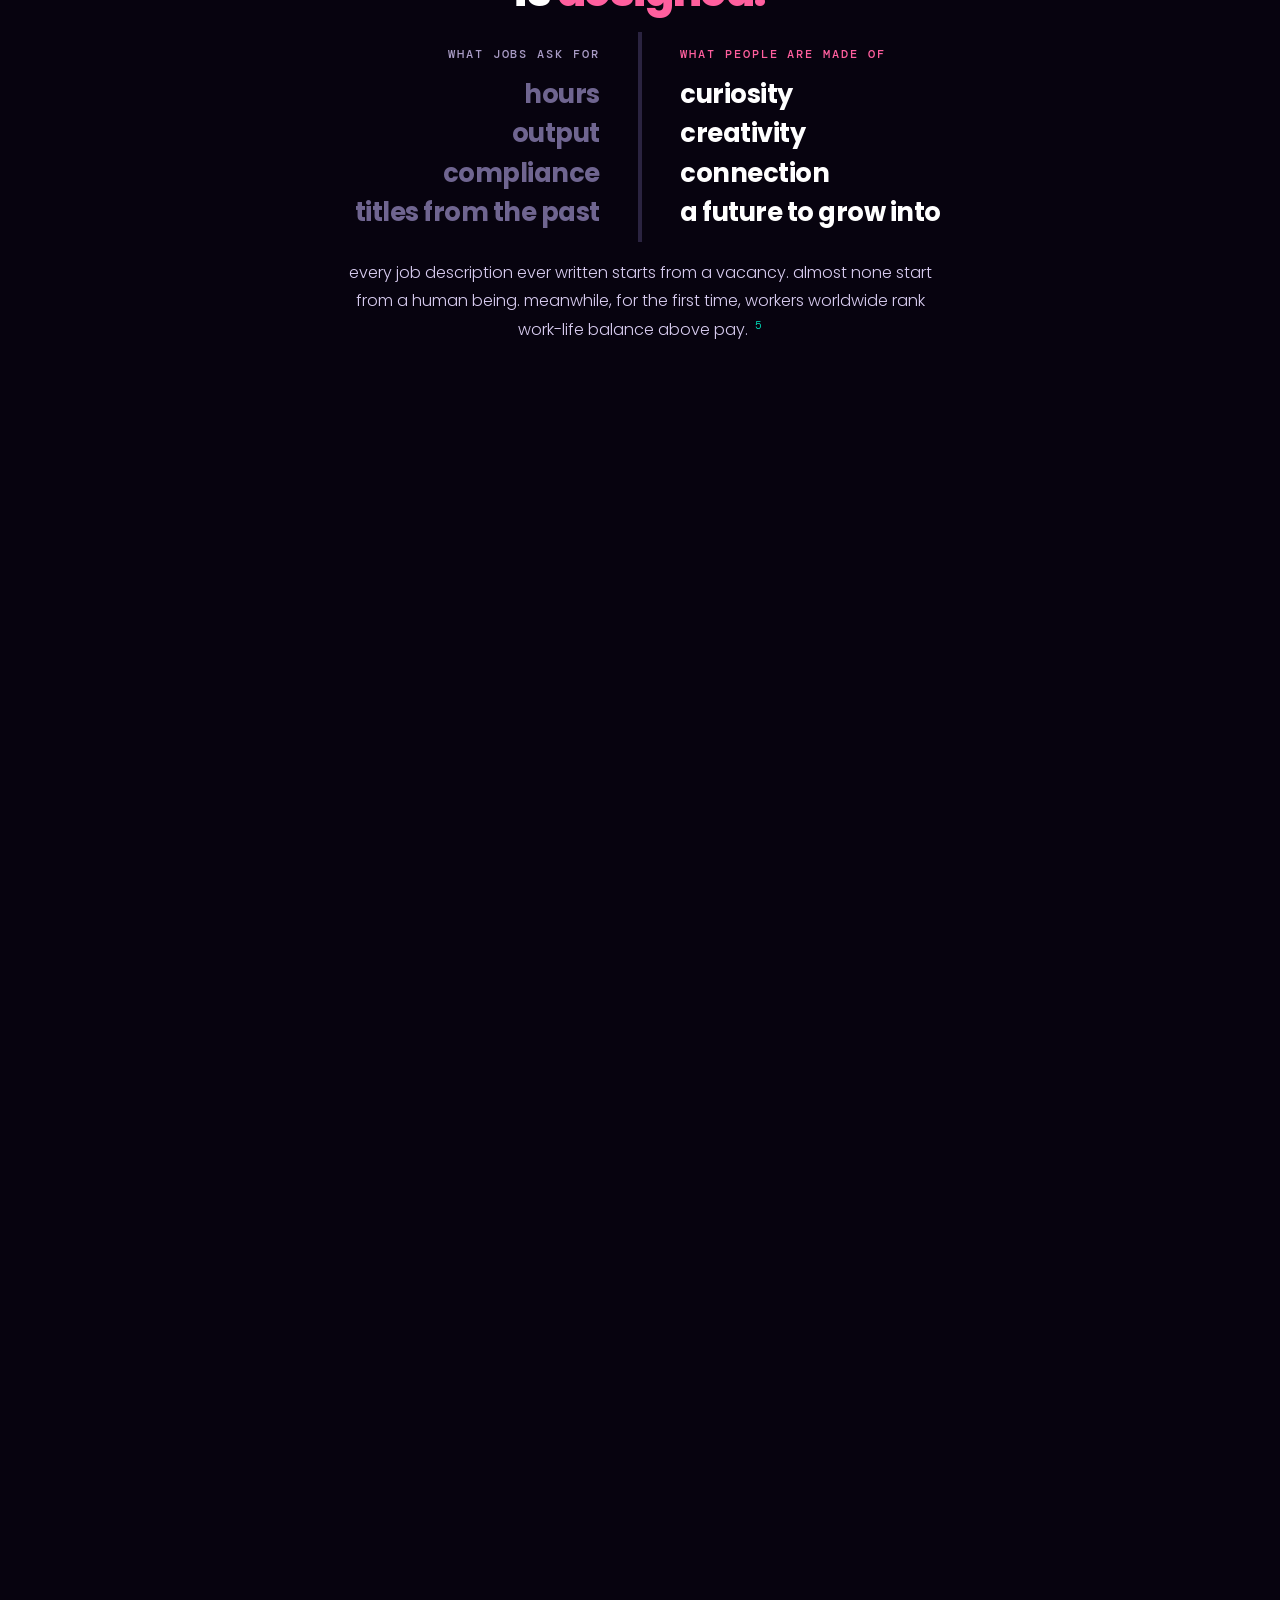
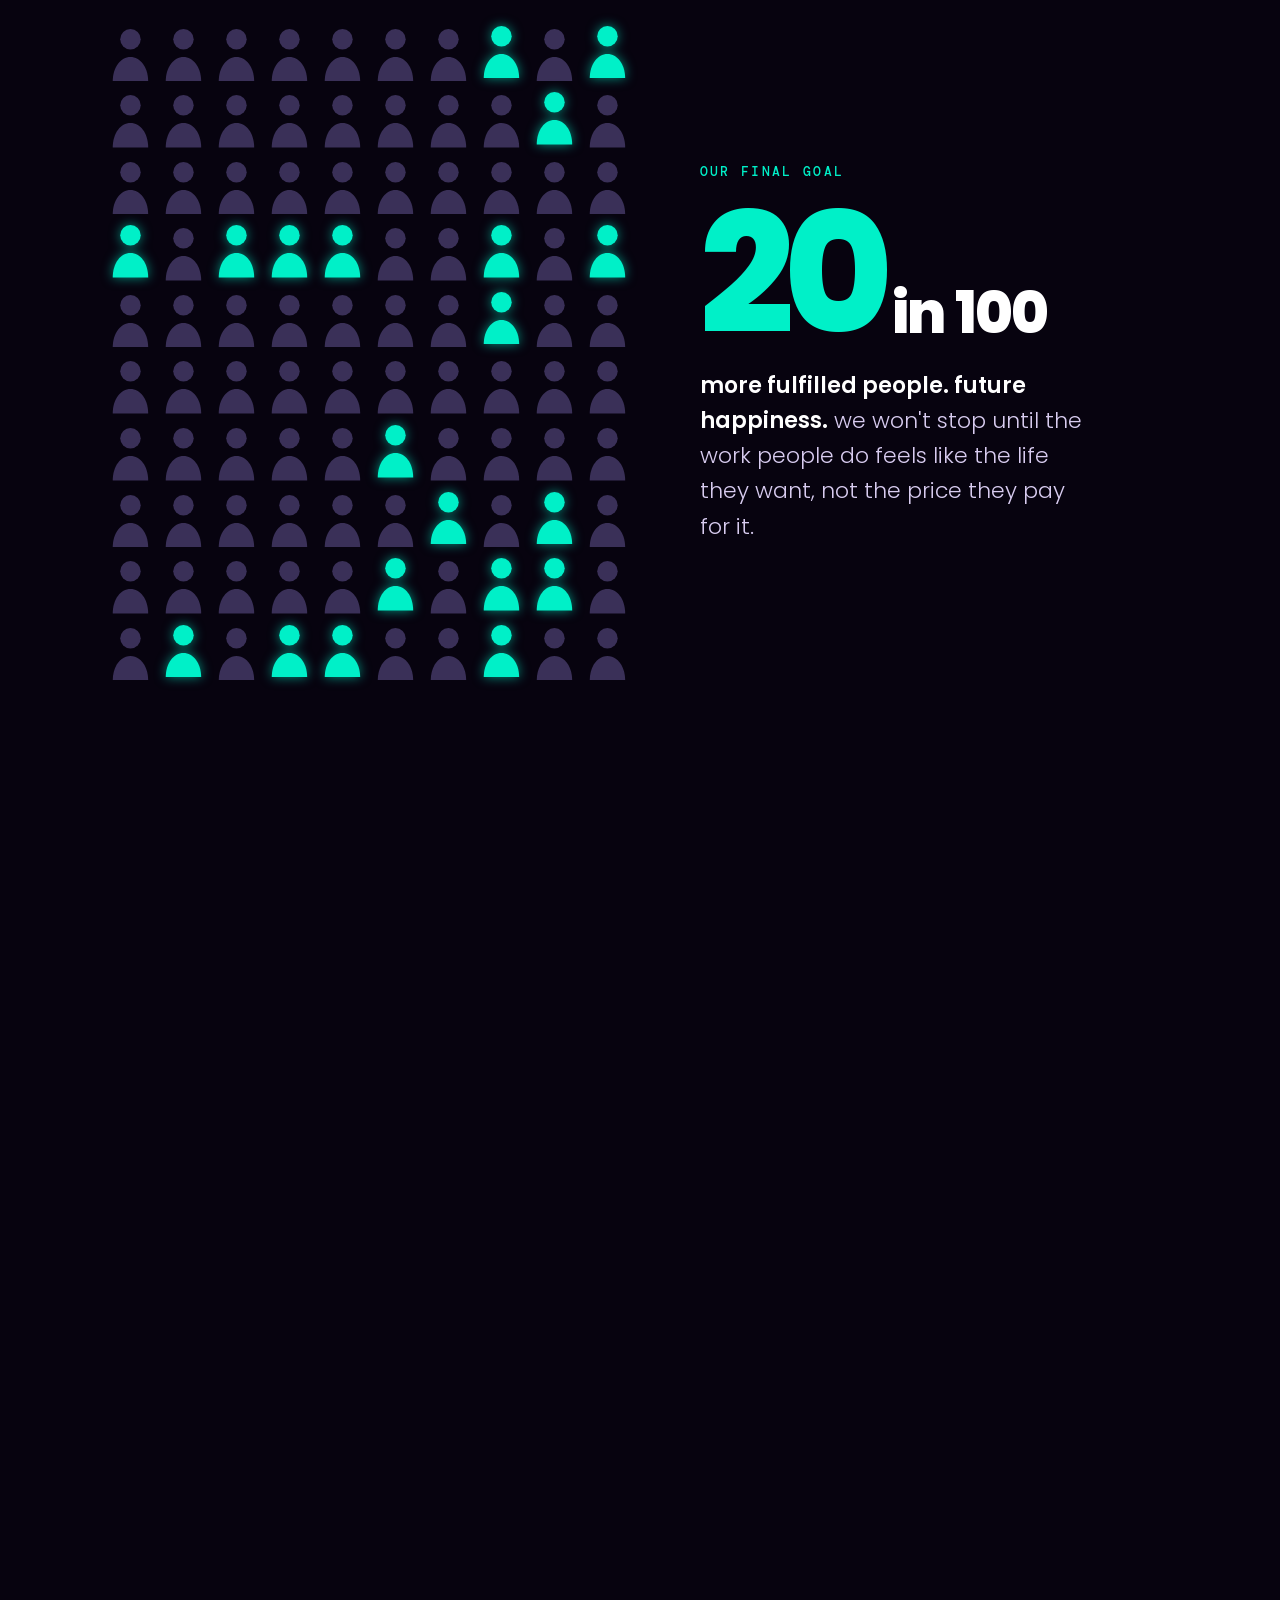
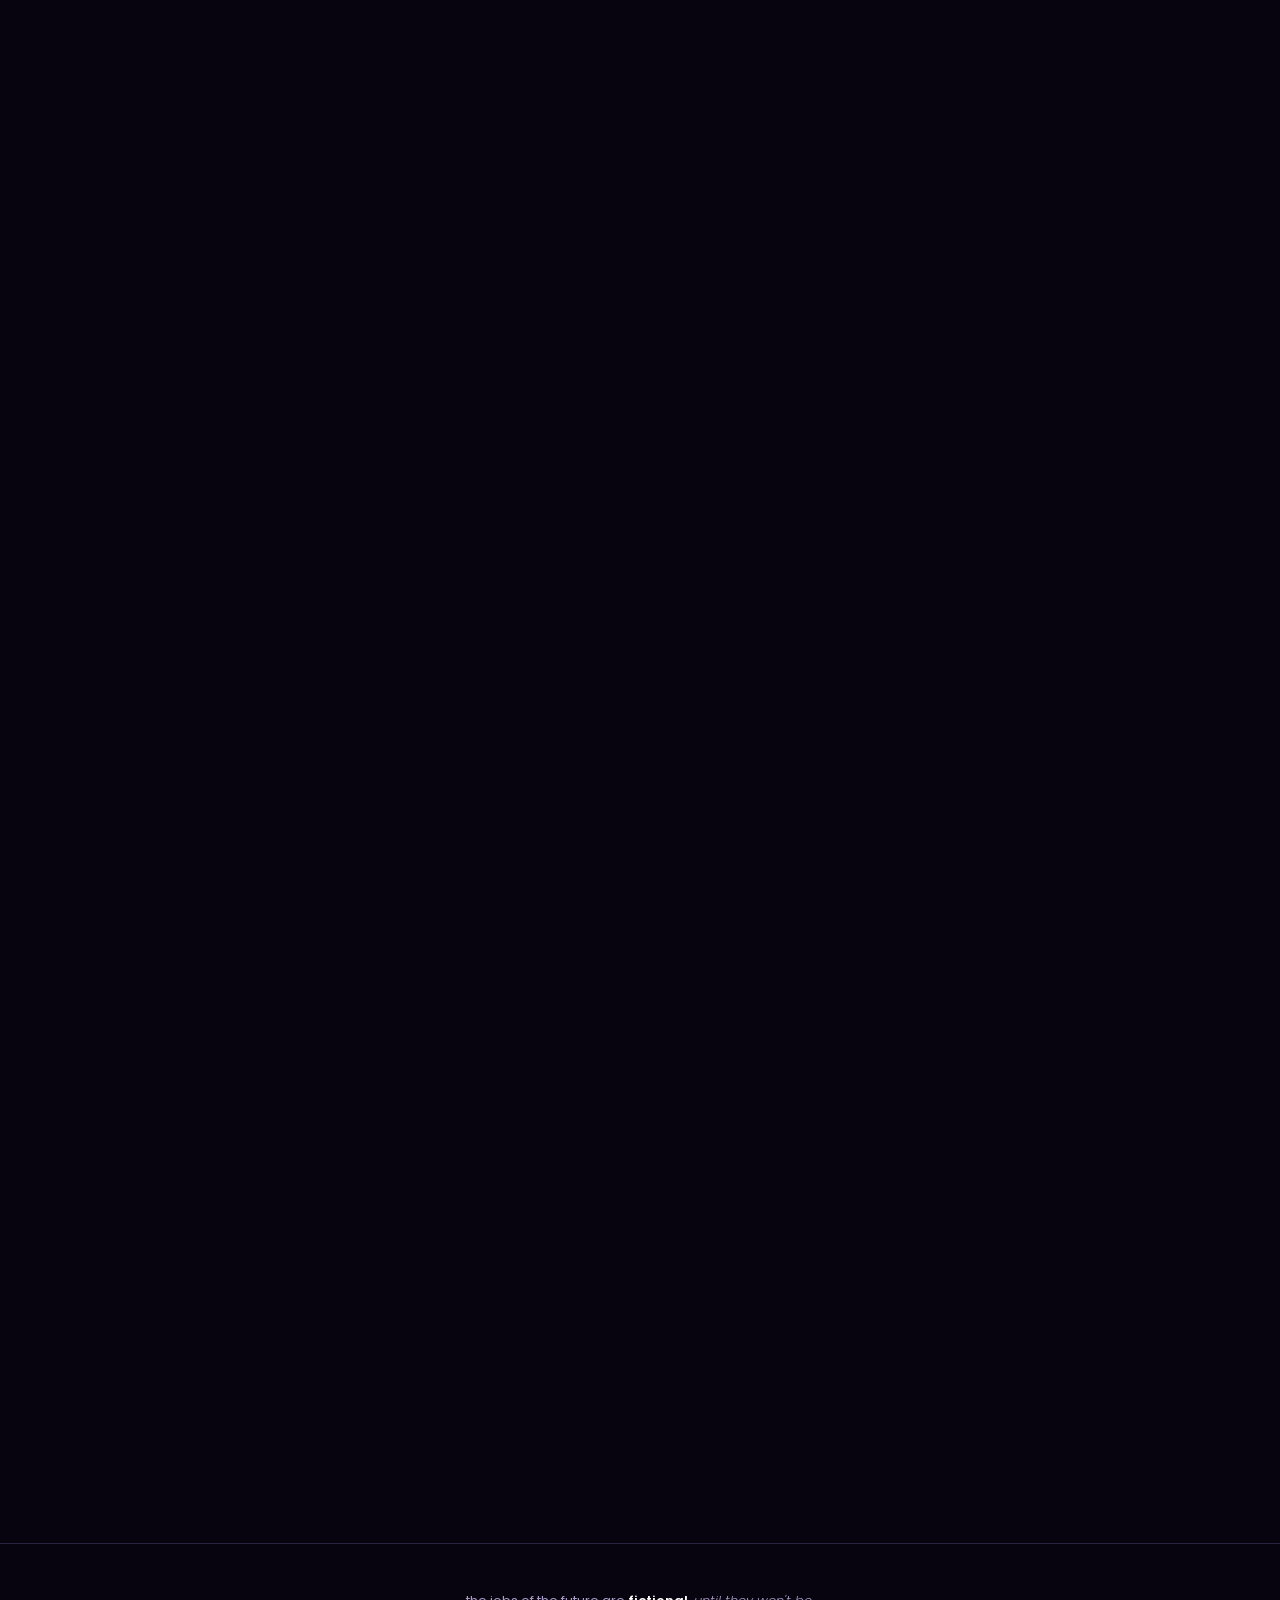
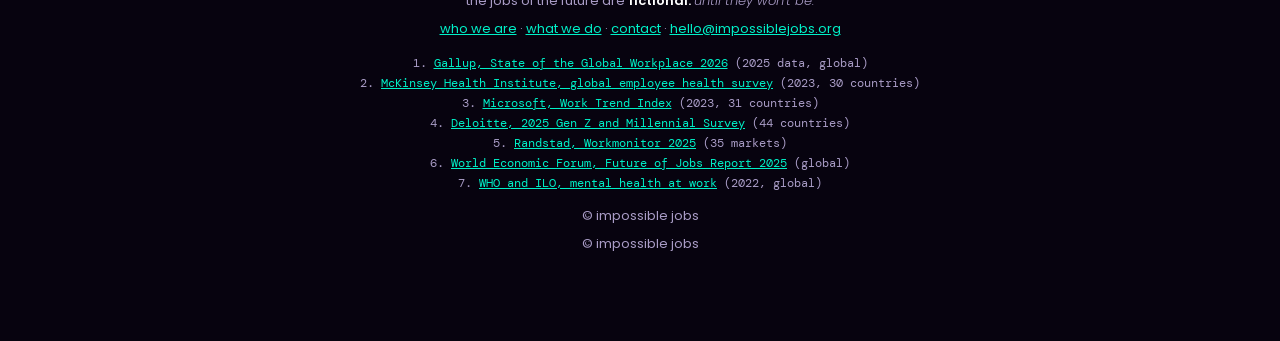
==== commit 8b0d93ef: "Add files via upload" ====
--- a/index.html
+++ b/index.html
@@ -27,6 +27,7 @@
     </a>
   </header>
 
+  <button class="snd snd-float" type="button" aria-pressed="true" aria-label="sound on or off" data-sound-toggle><svg width="16" height="16" viewBox="0 0 16 16" fill="none" stroke="currentColor" stroke-width="1.6" stroke-linecap="round" stroke-linejoin="round" aria-hidden="true"><path d="M2 6h3l4-3v10l-4-3H2z"/><path class="w1" d="M11 6.2a2.5 2.5 0 010 3.6"/><path class="w2" d="M12.8 4.4a5 5 0 010 7.2"/><path class="x" d="M11 6l3.5 4M14.5 6L11 10"/></svg><span class="lbl">sound on</span></button>
   <button class="menu-btn" id="menuBtn" aria-expanded="false" aria-controls="menu"><span class="lbl">menu</span><span class="lines" aria-hidden="true"><i></i><i></i><i></i></span></button>
 
   <div class="menu" id="menu" role="dialog" aria-modal="true" aria-label="menu" aria-hidden="true">
--- a/site.css
+++ b/site.css
@@ -619,3 +619,33 @@
   html .dock .mod .foot, html .dock .mod .top, html .dock .mod h3, html .dock .mod p { align-self: stretch; width: 100%; }
   html.dock-on .dock .dock-head { background: rgba(7,3,15,.92); backdrop-filter: blur(10px); -webkit-backdrop-filter: blur(10px); margin: 0 -24px; padding: 0 24px; }
   @media (max-width: 700px) { html.dock-on .dock .dock-head { margin: 0 -14px; padding: 0 14px; } }
+
+/* ---------- custom cursor: a targeting reticle (mouse and trackpad only) ---------- */
+html.has-cursor, html.has-cursor * { cursor: none !important; }
+.cur-ring, .cur-dot { position: fixed; left: 0; top: 0; z-index: 99999; pointer-events: none; will-change: transform; opacity: 0; transition: opacity .25s; }
+html.cursor-in .cur-ring, html.cursor-in .cur-dot { opacity: 1; }
+.cur-dot { width: 6px; height: 6px; margin: -3px 0 0 -3px; border-radius: 50%; background: var(--pink); box-shadow: 0 0 10px var(--pink), 0 0 2px #fff; }
+.cur-ring { width: 40px; height: 40px; margin: -20px 0 0 -20px; }
+.cur-ring svg { width: 100%; height: 100%; overflow: visible; animation: curspin 8s linear infinite; transition: transform .25s cubic-bezier(.2,.9,.2,1); }
+.cur-ring circle { fill: none; stroke: var(--cyan); stroke-width: 1.5; stroke-dasharray: 17 5; filter: drop-shadow(0 0 4px rgba(0,240,200,.7)); transition: stroke .25s, fill .25s; }
+.cur-ring .tick { stroke: var(--cyan); stroke-width: 1.5; stroke-linecap: round; transition: stroke .25s; }
+@keyframes curspin { to { rotate: 360deg; } }
+html.cursor-hot .cur-ring svg { transform: scale(1.45); animation-duration: 2.4s; }
+html.cursor-hot .cur-ring circle { stroke: var(--pink); fill: rgba(255,95,158,.08); filter: drop-shadow(0 0 6px rgba(255,95,158,.8)); }
+html.cursor-hot .cur-ring .tick { stroke: var(--pink); }
+html.cursor-hot .cur-dot { background: #fff; }
+html.cursor-down .cur-ring svg { transform: scale(.8); }
+@media (prefers-reduced-motion: reduce) { .cur-ring svg { animation: none; } }
+
+/* ---------- sound switch (both pages) ---------- */
+.snd { display: inline-flex; align-items: center; gap: 8px; height: 34px; padding: 0 12px; border-radius: 999px; border: 1px solid var(--line); background: rgba(7,3,15,.7);
+  color: var(--muted); font: 500 11px/1 var(--mono); letter-spacing: .14em; text-transform: uppercase; cursor: pointer; transition: color .25s, border-color .25s, box-shadow .25s; }
+.snd:hover, .snd:focus-visible { color: #fff; border-color: var(--cyan); outline: none; }
+.snd .w1, .snd .w2 { display: none; }
+.snd.on { color: var(--cyan); border-color: rgba(0,240,200,.5); box-shadow: 0 0 14px rgba(0,240,200,.25); }
+.snd.on .w1, .snd.on .w2 { display: inline; } .snd.on .x { display: none; }
+.snd.armed { animation: sndArmed 1.6s ease-in-out infinite; }
+@keyframes sndArmed { 50% { box-shadow: 0 0 22px rgba(0,240,200,.55); } }
+.snd-float { position: fixed; top: 12px; right: 160px; z-index: 70; height: 48px; padding: 0 16px; backdrop-filter: blur(10px); -webkit-backdrop-filter: blur(10px); }
+html.menu-open .snd-float, html.dock-on .snd-float { opacity: 0; pointer-events: none; }
+@media (max-width: 700px) { .snd-float { right: 136px; width: 48px; padding: 0; justify-content: center; } .snd-float .lbl { display: none; } }
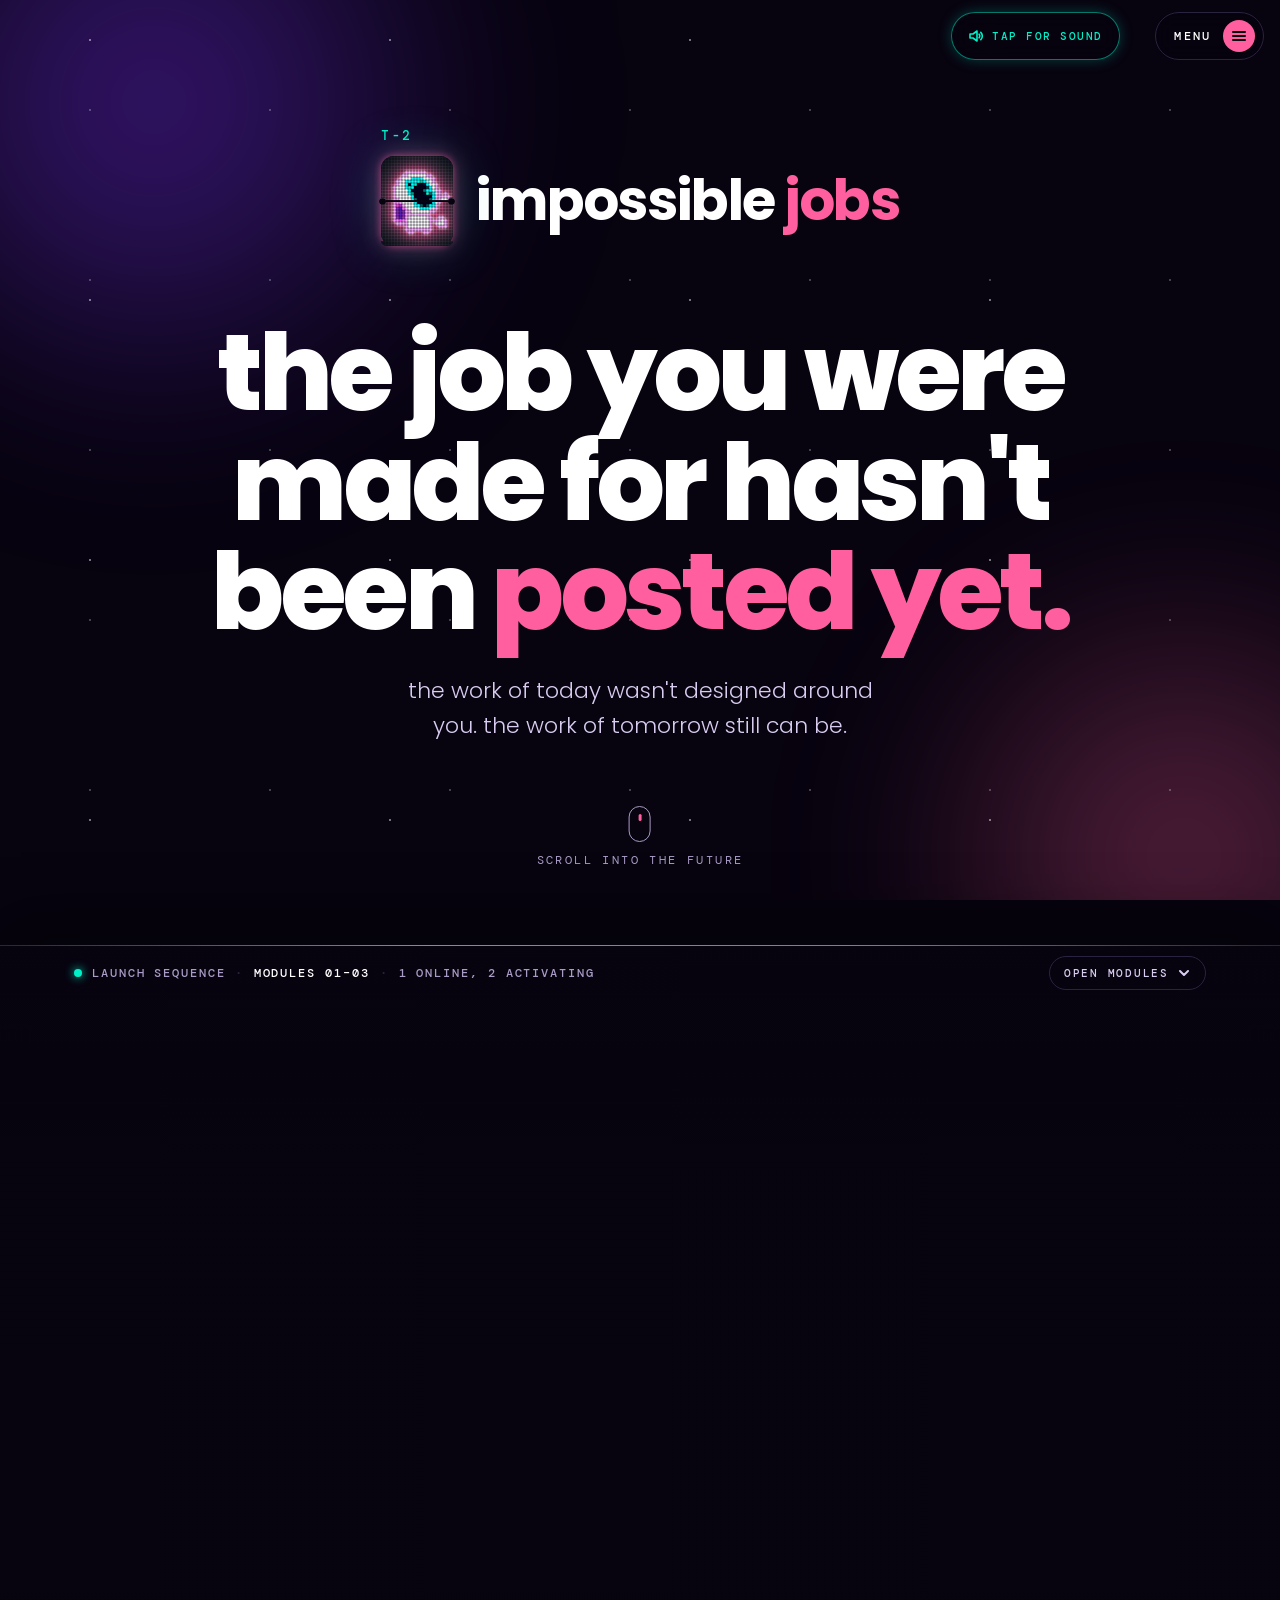
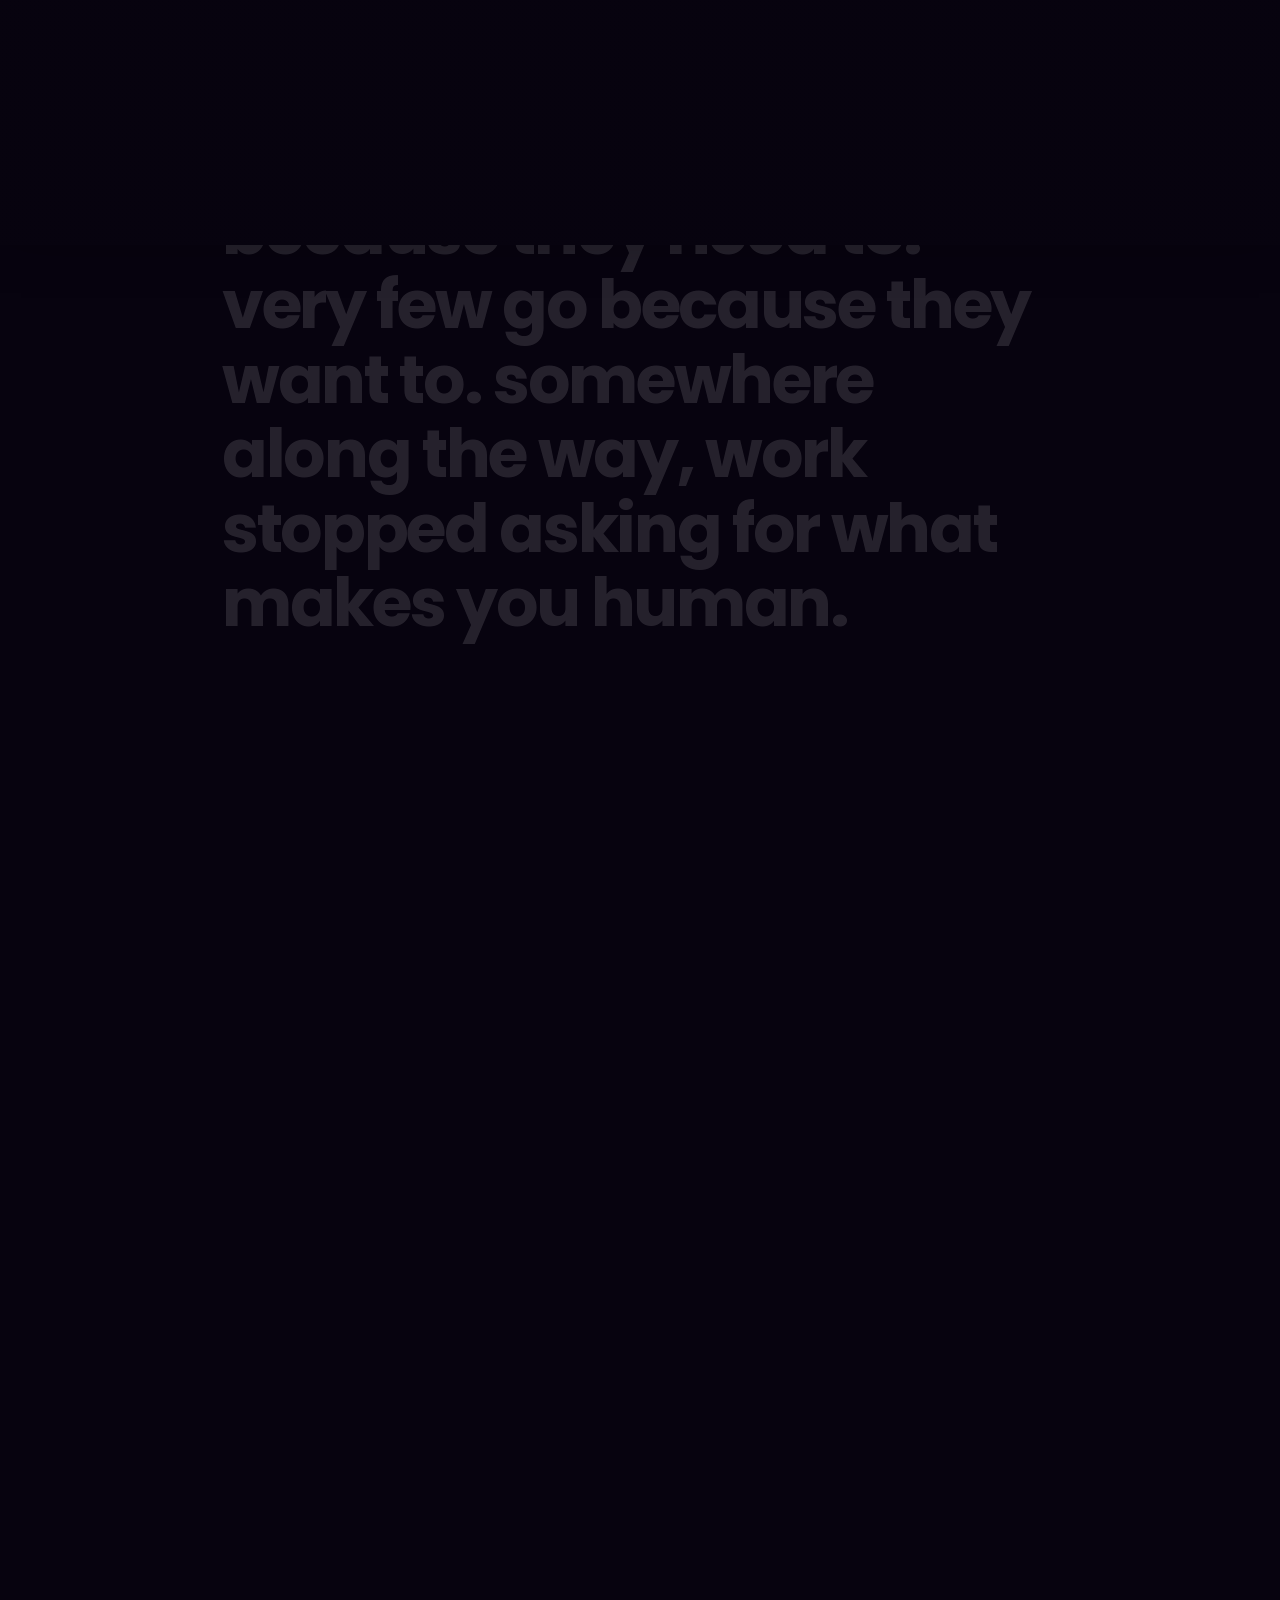
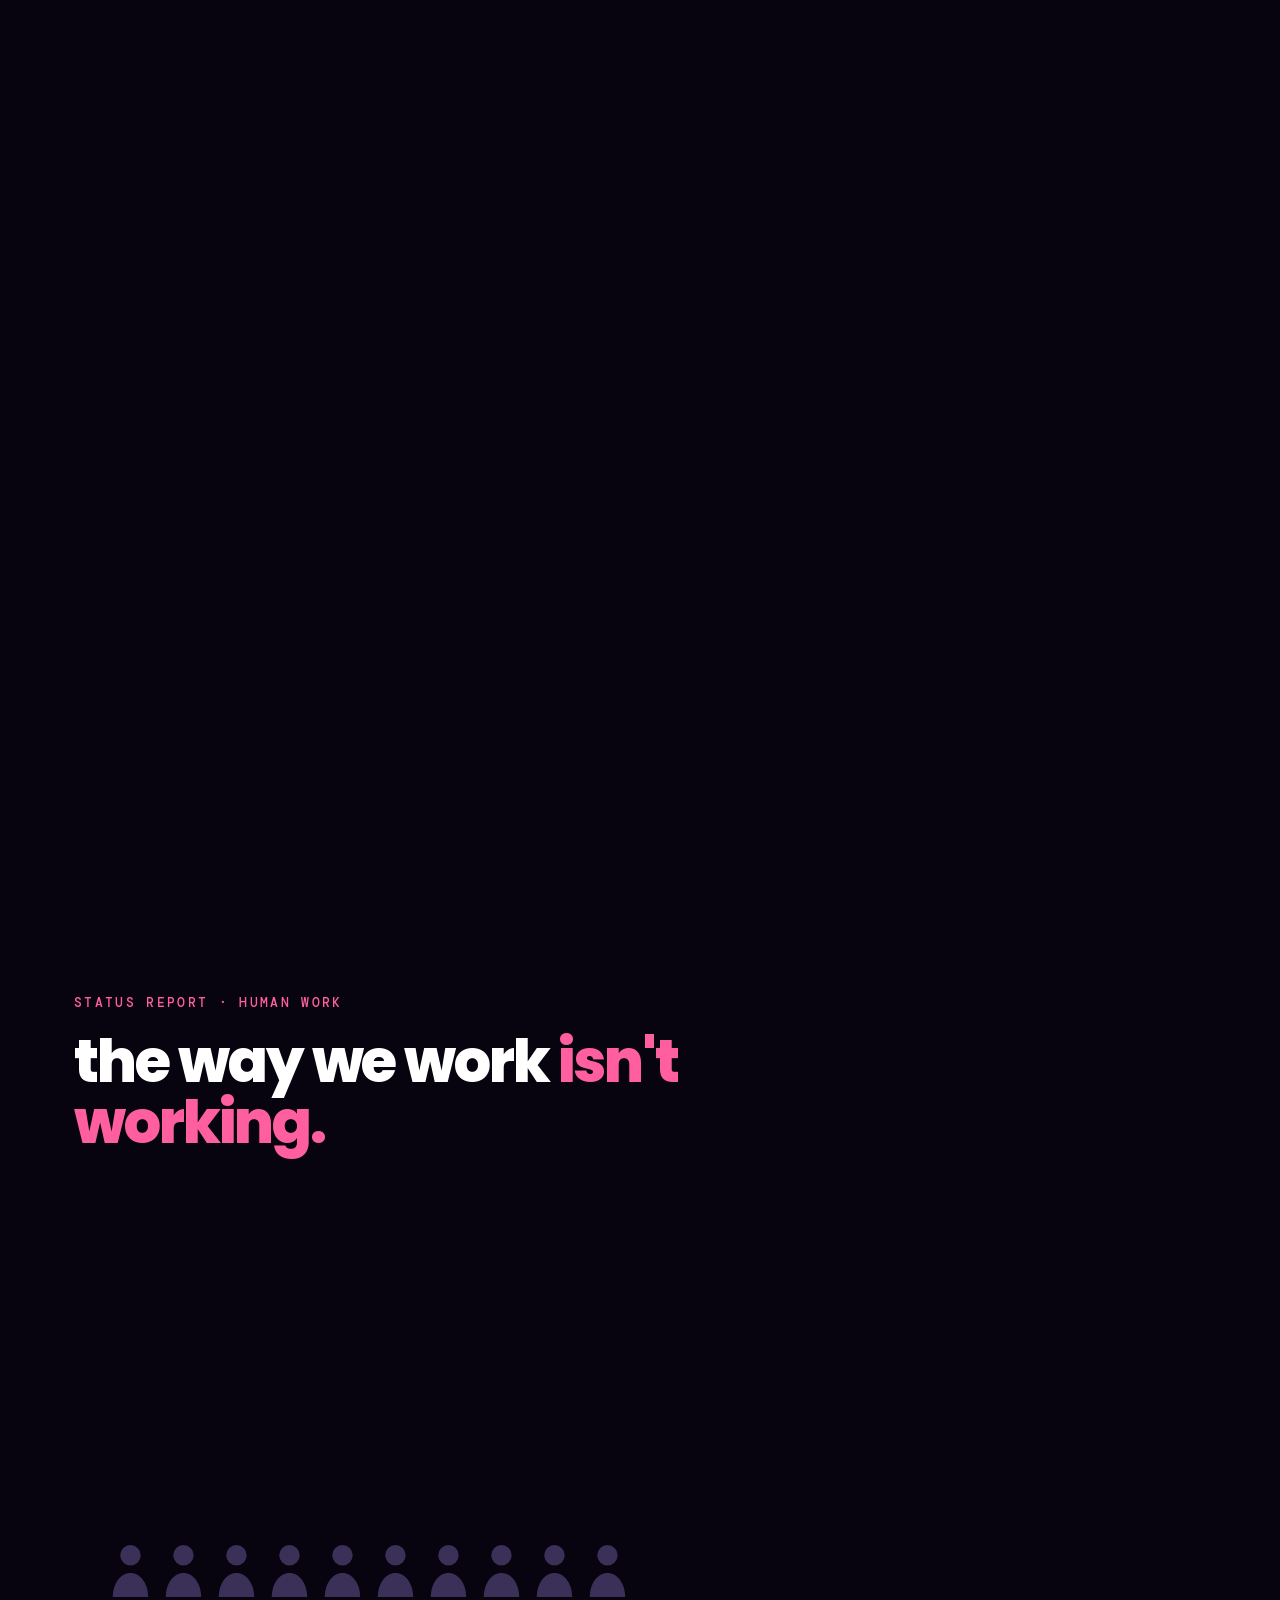
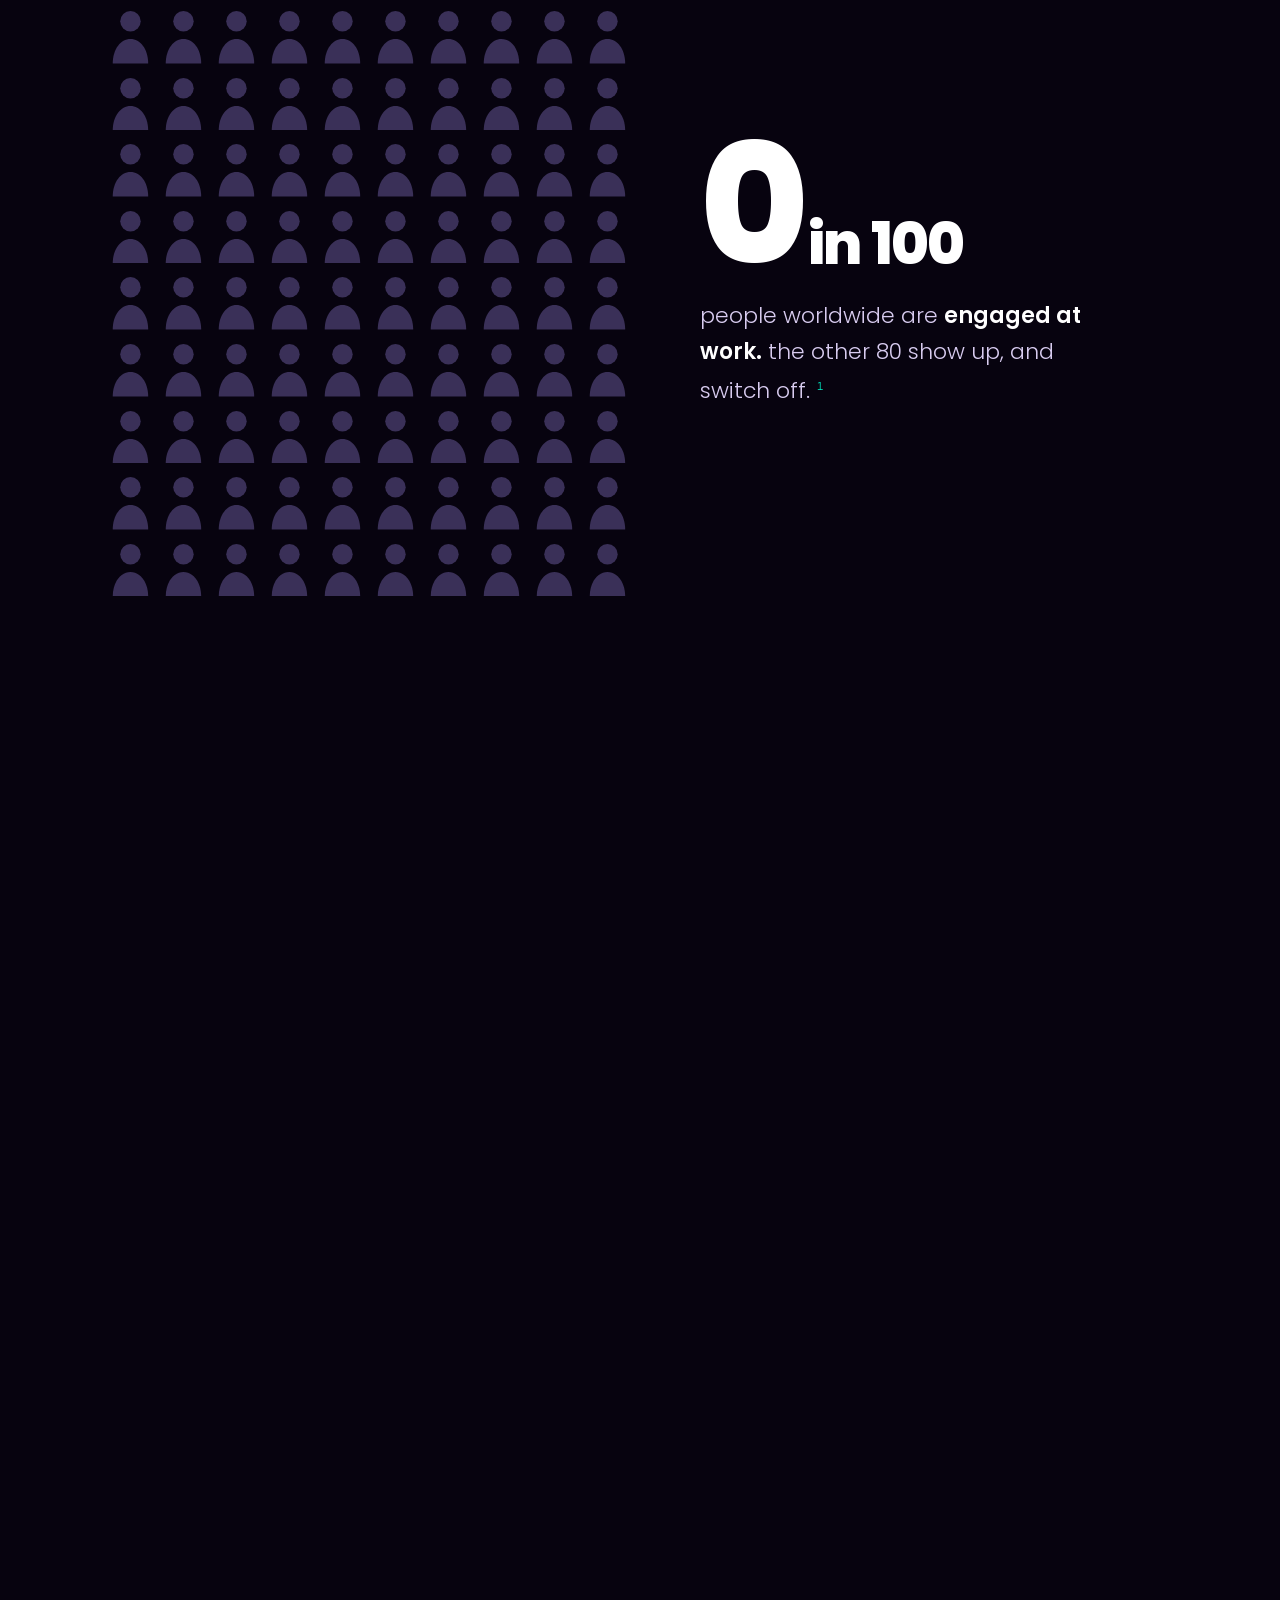
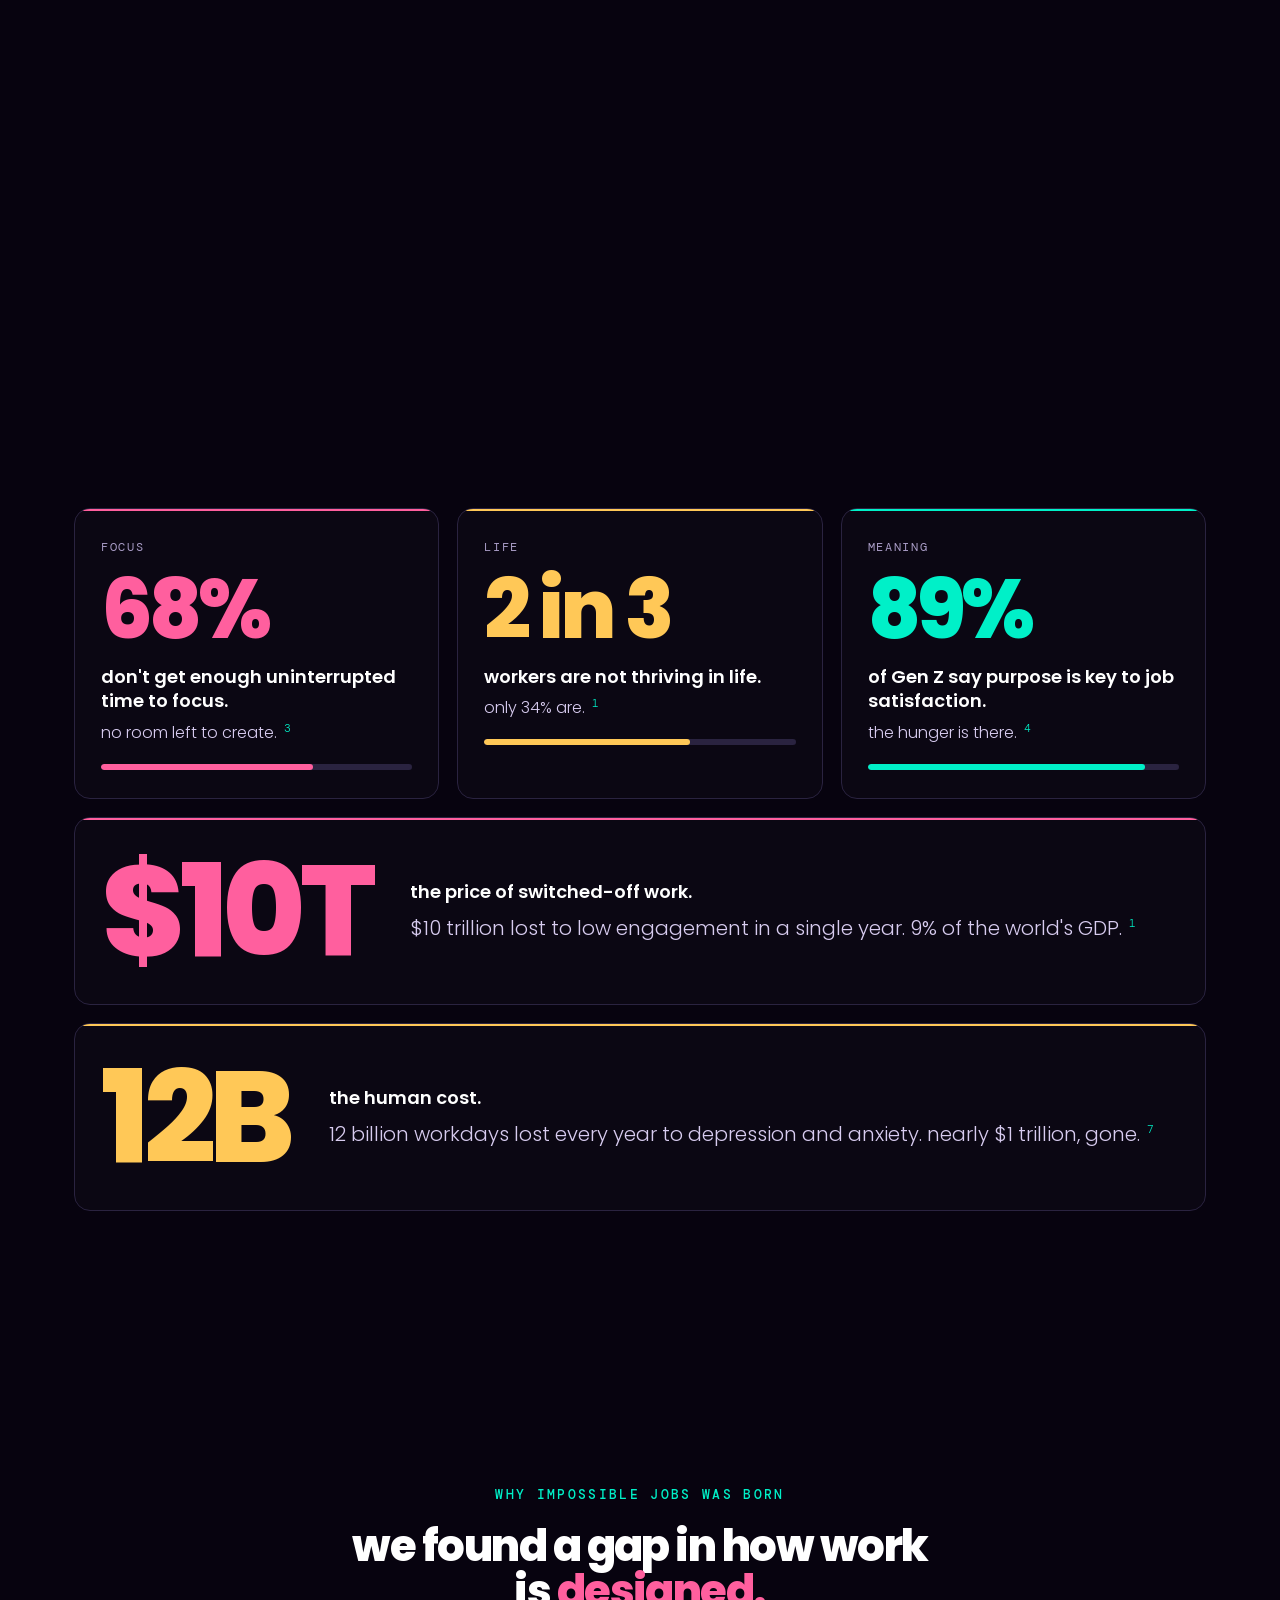
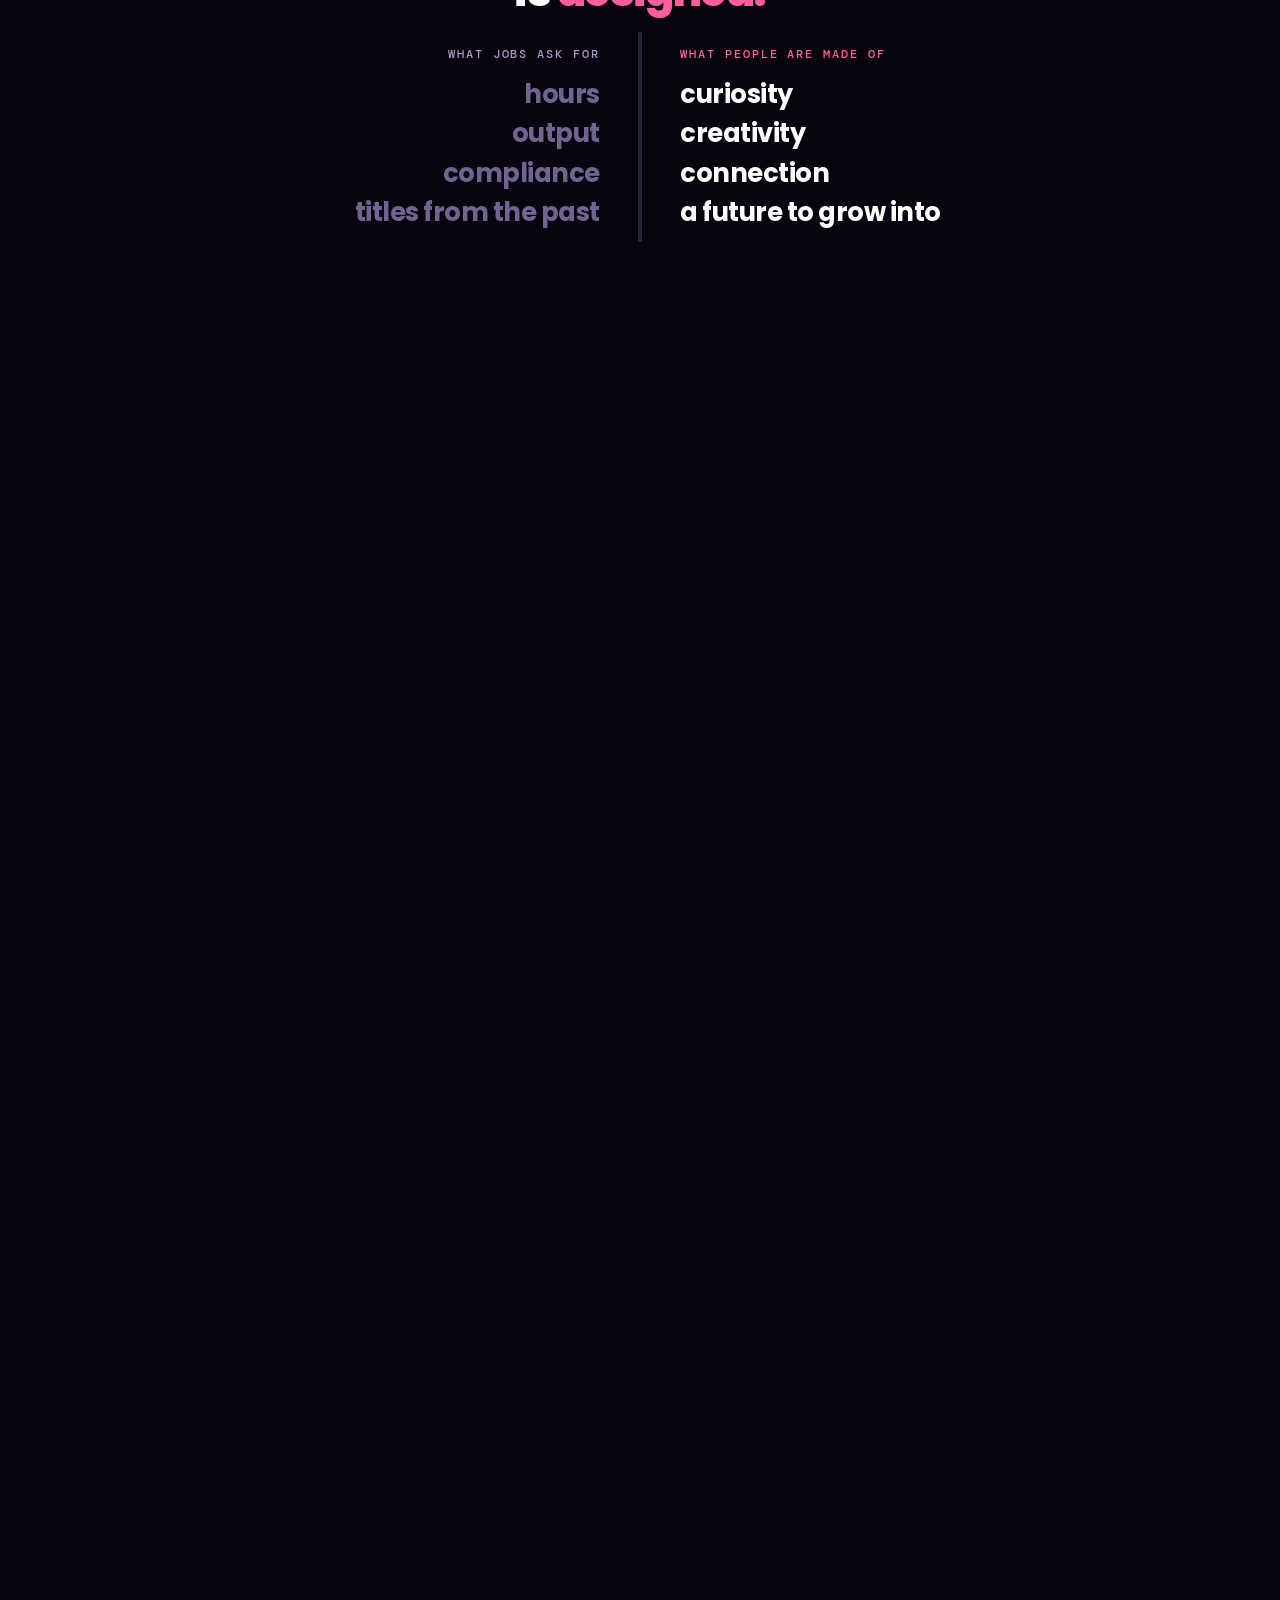
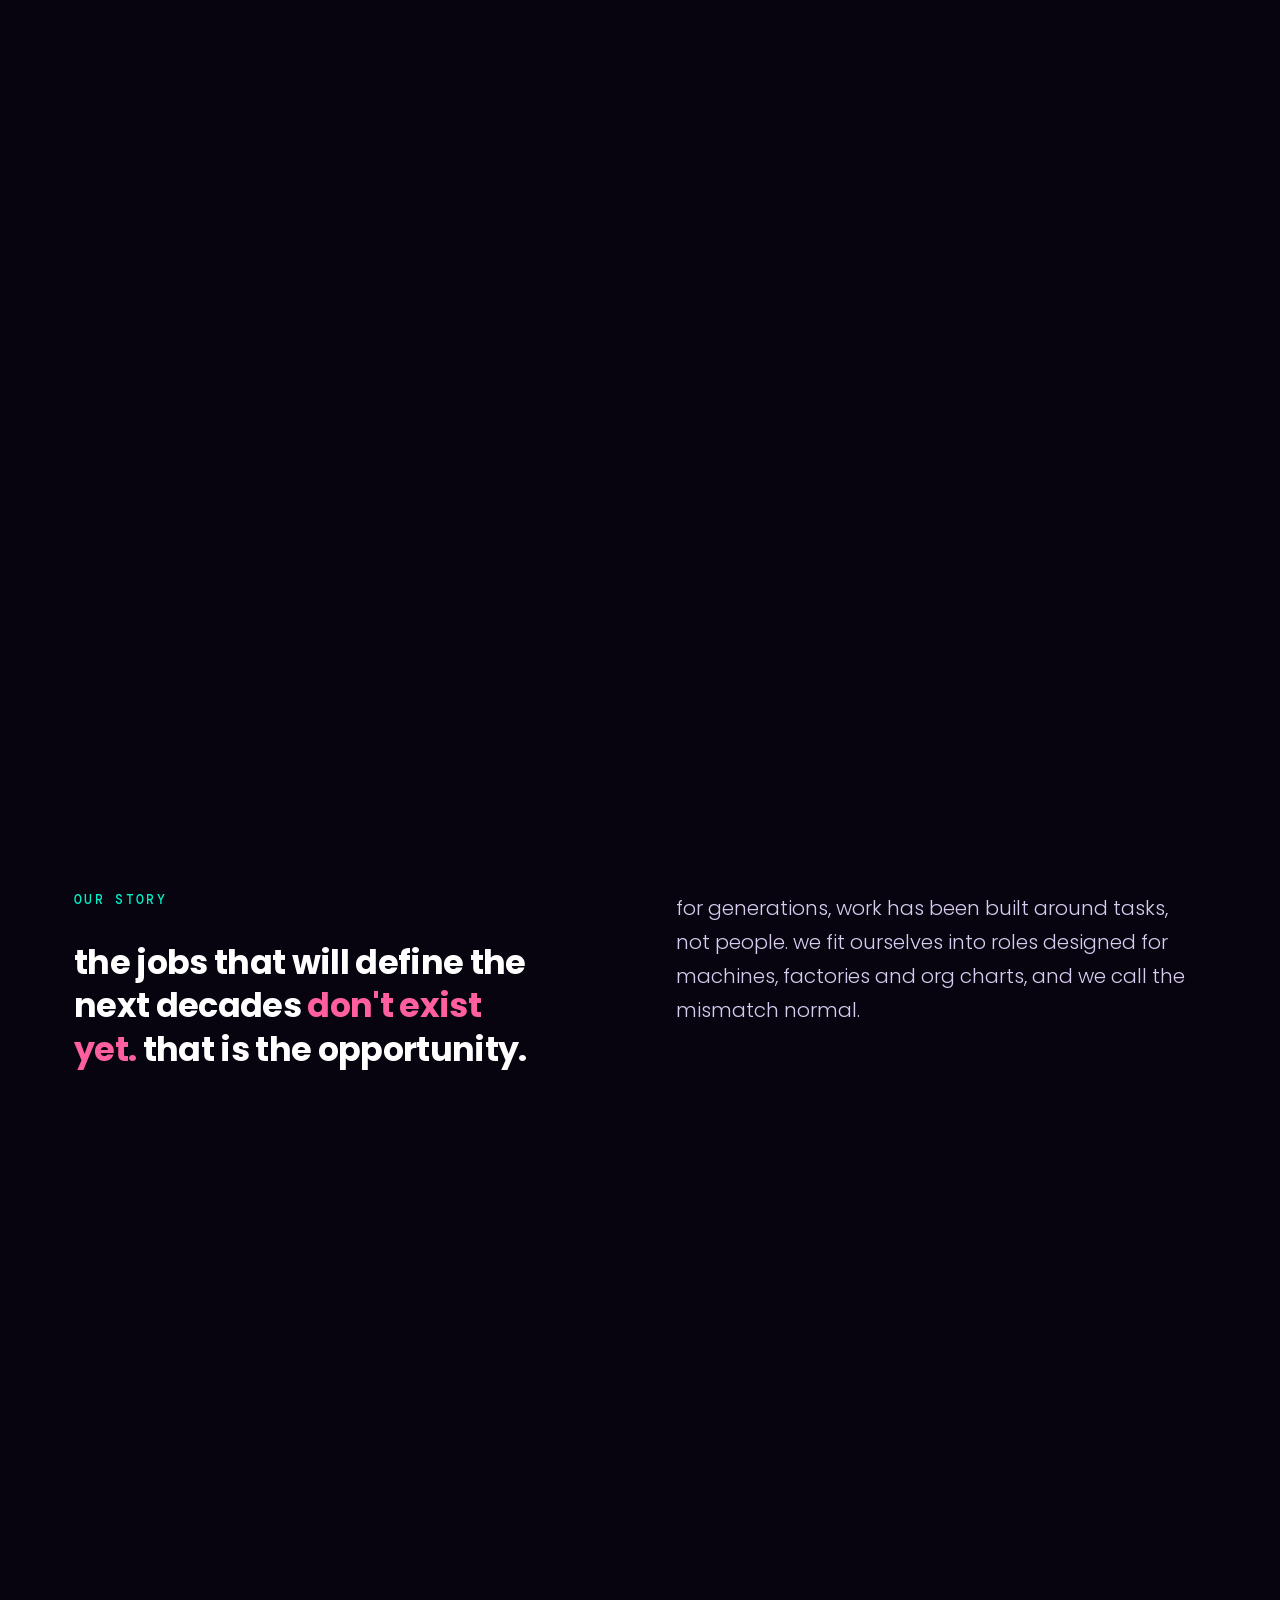
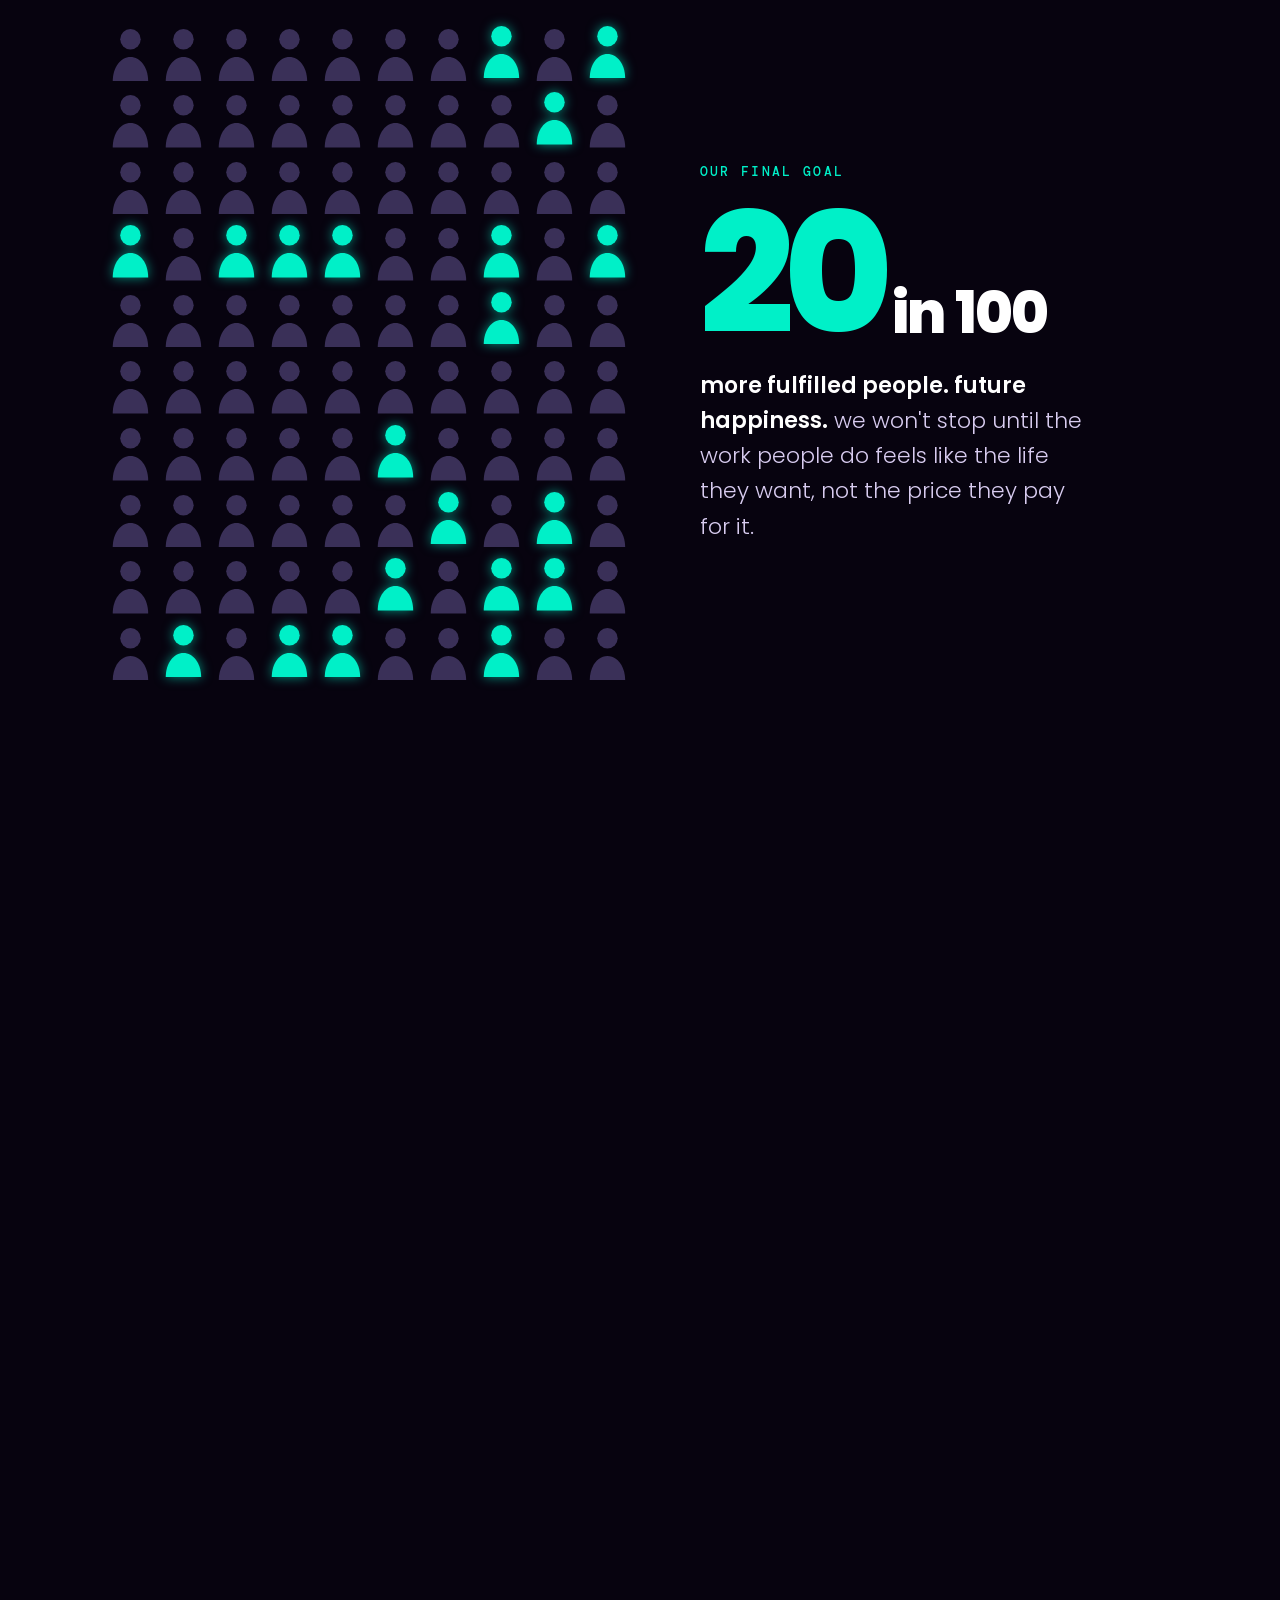
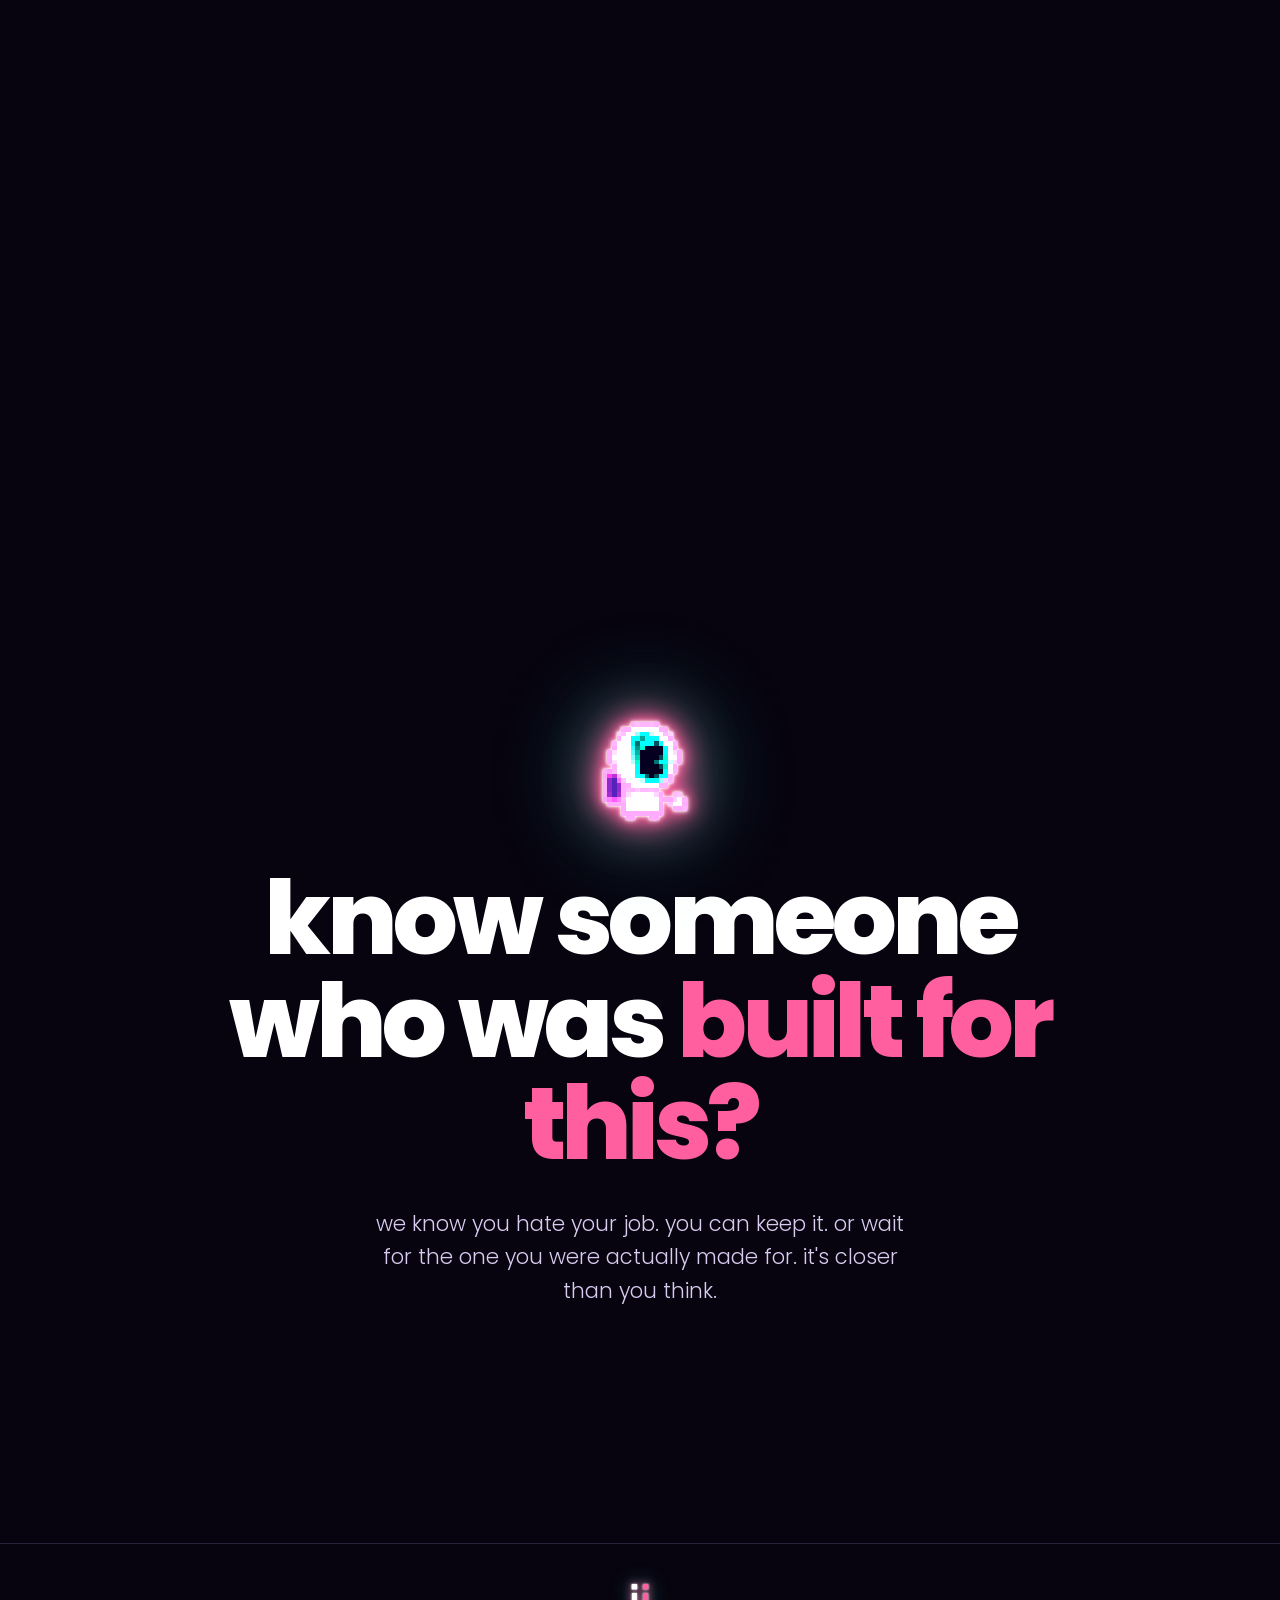
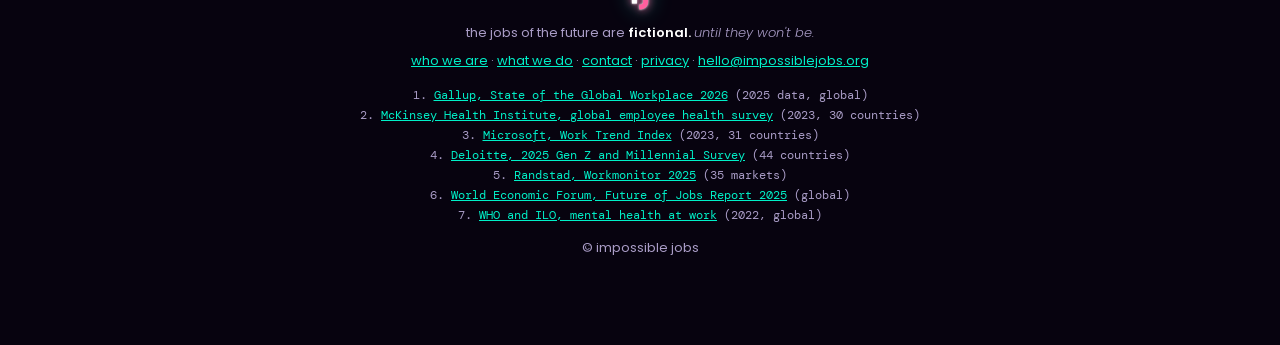
==== commit bf44f9d7: "Add files via upload" ====
--- a/index.html
+++ b/index.html
@@ -2,7 +2,7 @@
 <html lang="en">
 <head>
 <meta charset="utf-8">
-<meta name="viewport" content="width=device-width, initial-scale=1">
+<meta name="viewport" content="width=device-width, initial-scale=1, viewport-fit=cover">
 <title>impossible jobs</title>
 <meta name="description" content="the job you were made for hasn't been posted yet. work today leaves most people disengaged. the jobs of the future don't have to.">
 <meta name="theme-color" content="#07030f">
@@ -16,13 +16,14 @@
 <link rel="preconnect" href="https://fonts.gstatic.com" crossorigin>
 <link href="https://fonts.googleapis.com/css2?family=Poppins:ital,wght@0,300;0,400;0,600;0,700;0,800;1,300&family=DM+Mono:wght@400;500&display=swap" rel="stylesheet">
 <link rel="stylesheet" href="site.css">
+<link rel="stylesheet" href="flap.css">
 </head>
 <body>
   <div class="progress" id="progress"></div>
 
   <header class="bar" id="bar">
     <a class="mini" href="#top" aria-label="impossible jobs, home">
-      <svg viewBox="0 0 26 30" fill="none" stroke="#ff5f9e" stroke-width="2" stroke-linecap="round" stroke-linejoin="round" aria-hidden="true"><path d="M13 2c5 4 6 10 4 17H9C7 12 8 6 13 2z"/><circle cx="13" cy="10" r="2.4" stroke="#00f0c8"/><path d="M9 19l-4 4 4 1M17 19l4 4-4 1"/></svg>
+      <span class="ij-flap" data-size="22" data-mode="spin" data-spin="1800" data-hold="7000" data-delay="4000" aria-hidden="true"></span>
       <span>impossible <span>jobs</span></span>
     </a>
   </header>
@@ -40,6 +41,7 @@
       </div>
       <div>
         <div class="mpanel" role="tabpanel" id="p-who" aria-labelledby="t-who">
+          <span class="ij-flap menu-figure" data-size="72" data-mode="static" data-icon="floater" aria-hidden="true"></span>
           <p class="eyebrow pink">01 · who we are</p>
           <h3>you don't know us yet. <em>that's sort of the point.</em></h3>
           <p>we come from a little further down the timeline. not far. just far enough that introductions are awkward, our references won't land for another decade, and our LinkedIn says "starting soon".</p>
@@ -62,6 +64,7 @@
           <a class="mail" href="#modules" data-open-dock>see the modules</a>
         </div>
         <div class="mpanel" role="tabpanel" id="p-contact" aria-labelledby="t-contact" hidden>
+          <span class="ij-flap menu-figure" data-size="48" data-mode="spin" data-hold="3200" aria-hidden="true"></span>
           <p class="eyebrow pink">03 · contact</p>
           <h3>come and find us. <em>eventually.</em></h3>
           <div class="addr">
@@ -151,12 +154,7 @@
     <section class="hero" id="top">
       <div class="stick">
         <div class="logo" id="heroLogo">
-          <svg class="rocket" id="rocket" viewBox="0 0 26 34" fill="none" stroke="#ff5f9e" stroke-width="1.8" stroke-linecap="round" stroke-linejoin="round" aria-hidden="true">
-            <path d="M13 2c5 4 6 10 4 17H9C7 12 8 6 13 2z"/>
-            <circle cx="13" cy="10" r="2.4" stroke="#00f0c8"/>
-            <path d="M9 19l-4 4 4 1M17 19l4 4-4 1"/>
-            <path class="flame" d="M10.5 22c0 4 1.5 7 2.5 10 1-3 2.5-6 2.5-10" stroke="#ffc857" fill="rgba(255,95,158,.5)"/>
-          </svg>
+          <span class="ij-flap hero-flap" id="rocket" data-size="64" data-mode="armed" data-icon="rocket" aria-hidden="true"></span>
           <span class="wordmark">impossible <span>jobs</span></span>
         </div>
         <h1 class="slogan" id="slogan">the job you were made for hasn't been <em>posted yet.</em></h1>
@@ -268,7 +266,7 @@
             </div>
             <div class="rift" aria-hidden="true">
               <div class="rift-beam" id="riftBeam"></div>
-              <div class="rift-label" id="riftLabel"><span class="wordmark">impossible <span>jobs</span></span><span class="t">born in the gap</span></div>
+              <div class="rift-label" id="riftLabel"><svg class="ij-mono rift-mono" width="40" height="40" viewBox="0 0 100 100" fill="none" aria-hidden="true"><rect x="21" y="2" width="18" height="18" rx="2.5" fill="#ffffff"/><rect x="61" y="2" width="18" height="18" rx="2.5" fill="#ff5f9e"/><path d="M30 32v38" stroke="#ffffff" stroke-width="16"/><path d="M70 32v33a17 17 0 0 1-17 17H47" stroke="#ff5f9e" stroke-width="16"/></svg><span class="wordmark">impossible <span>jobs</span></span><span class="t">born in the gap</span></div>
             </div>
           </div>
           <p class="lede gap-out" id="gapOut">every job description ever written starts from a vacancy. almost none start from a human being. meanwhile, for the first time, workers worldwide rank work-life balance above pay.<sup><a href="#src5"> 5</a></sup></p>
@@ -309,6 +307,7 @@
     <!-- 8. final -->
     <section class="final" id="final">
       <div class="wrap">
+        <span class="ij-flap final-figure reveal" data-size="112" data-mode="static" data-icon="astronaut" aria-hidden="true"></span>
         <h2 class="reveal zoom">know someone who was <em>built for this?</em></h2>
         <p class="reveal" style="--d:.2s">we know you hate your job. you can keep it. or wait for the one you were actually made for. it's closer than you think.</p>
       </div>
@@ -316,8 +315,9 @@
   </main>
 
   <footer>
+    <p class="foot-mark"><svg class="ij-mono sm" width="28" height="28" viewBox="0 0 100 100" fill="none" aria-hidden="true"><rect x="20" y="0" width="20" height="20" rx="2.5" fill="#ffffff"/><rect x="60" y="0" width="20" height="20" rx="2.5" fill="#ff5f9e"/><path d="M30 32v38" stroke="#ffffff" stroke-width="18"/><path d="M70 32v33a17 17 0 0 1-17 17H47" stroke="#ff5f9e" stroke-width="18"/></svg></p>
     <p>the jobs of the future are <strong>fictional.</strong> <em>until they won't be.</em></p>
-    <p><a href="#who" data-open-menu="0">who we are</a> · <a href="#what" data-open-menu="1">what we do</a> · <a href="#contact" data-open-menu="2">contact</a> · <a href="mailto:hello@impossiblejobs.org">hello@impossiblejobs.org</a></p>
+    <p><a href="#who" data-open-menu="0">who we are</a> · <a href="#what" data-open-menu="1">what we do</a> · <a href="#contact" data-open-menu="2">contact</a> · <a href="privacy.html">privacy</a> · <a href="mailto:hello@impossiblejobs.org">hello@impossiblejobs.org</a></p>
     <ol>
       <li id="src1">1. <a href="https://www.gallup.com/workplace/697904/state-of-the-global-workplace-2026.aspx" target="_blank" rel="noopener">Gallup, State of the Global Workplace 2026</a> (2025 data, global)</li>
       <li id="src2">2. <a href="https://www.mckinsey.de/mhi/our-insights/reframing-employee-health-moving-beyond-burnout-to-holistic-health" target="_blank" rel="noopener">McKinsey Health Institute, global employee health survey</a> (2023, 30 countries)</li>
@@ -328,9 +328,9 @@
       <li id="src7">7. <a href="https://www.who.int/europe/news/item/28-09-2022-who-and-ilo-call-for-new-measures-to-tackle-mental-health-issues-at-work" target="_blank" rel="noopener">WHO and ILO, mental health at work</a> (2022, global)</li>
     </ol>
     <p>© impossible jobs</p>
-    <p>© impossible jobs</p>
   </footer>
 
+<script src="flap.js"></script>
 <script src="site.js"></script>
 </body>
 </html>
--- a/site.css
+++ b/site.css
@@ -39,7 +39,7 @@
     transition: background .4s, opacity .4s, transform .4s; opacity: 0; transform: translateY(-100%); }
   .bar.on { opacity: 1; transform: none; background: rgba(7,3,15,.72); backdrop-filter: blur(12px); -webkit-backdrop-filter: blur(12px); }
   .mini { display: flex; align-items: center; gap: 10px; color: #fff; text-decoration: none; font-weight: 700; font-size: 20px; letter-spacing: -.03em; white-space: nowrap; }
-  .mini svg { width: 20px; }
+  .mini > svg { width: 20px; height: 20px; }
   .mini span span, .wordmark span { color: var(--pink); }
 
   /* time machine: the year advances as you scroll */
@@ -64,8 +64,6 @@
   .hero { height: 170vh; }
   .hero .stick { position: sticky; top: 0; height: 100vh; height: 100svh; display: flex; flex-direction: column; align-items: center; justify-content: center; text-align: center; padding: 0 20px; overflow: hidden; }
   .logo { display: flex; align-items: center; gap: 14px; }
-  .rocket { width: clamp(38px, 6vw, 56px); height: auto; will-change: transform; }
-  .rocket .flame { opacity: 0; transform-origin: 13px 22px; }
   .wordmark { font-weight: 700; font-size: clamp(30px, 6vw, 56px); letter-spacing: -0.03em; line-height: 1; }
   .slogan { margin: clamp(40px, 8vh, 80px) 0 0; max-width: 15ch; font-weight: 800; font-size: clamp(42px, 8.4vw, 112px); line-height: 1.02; letter-spacing: -0.04em; will-change: transform, opacity; }
   .slogan em { font-style: normal; color: var(--pink); white-space: nowrap; }
@@ -649,3 +647,32 @@
 .snd-float { position: fixed; top: 12px; right: 160px; z-index: 70; height: 48px; padding: 0 16px; backdrop-filter: blur(10px); -webkit-backdrop-filter: blur(10px); }
 html.menu-open .snd-float, html.dock-on .snd-float { opacity: 0; pointer-events: none; }
 @media (max-width: 700px) { .snd-float { right: 136px; width: 48px; padding: 0; justify-content: center; } .snd-float .lbl { display: none; } }
+
+/* page-to-page warp */
+html::after { content: ""; position: fixed; inset: 0; z-index: 100000; pointer-events: none; opacity: 0;
+  background: radial-gradient(circle at 50% 50%, rgba(0,240,200,.35), transparent 35%), #04020a; transition: opacity .65s cubic-bezier(.6,0,.4,1); }
+html.warping::after { opacity: 1; }
+html.warping body { transition: transform .7s cubic-bezier(.6,0,.4,1), filter .7s; transform: scale(1.06); filter: blur(4px); }
+
+  /* the mark (14 Oct 2026): still = ij monogram, moving = split-flap tile, character = astronaut. styles in flap.css */
+  .logo { gap: clamp(14px, 2vw, 22px); }
+  .hero-flap { --s: clamp(46px, 6.4vw, 72px) !important; }
+  .mini .ij-flap { margin-right: 2px; }
+  .menu-figure { display: block; margin: 0 0 18px; }
+  .final-figure { display: block; margin: 0 auto 28px; }
+  .rift-label .rift-mono { display: block; margin: 0 auto 14px; }
+  footer .foot-mark { margin: 0 0 10px; }
+
+  /* privacy page */
+  .legal { position: relative; z-index: 1; padding: 130px 24px 80px; }
+  .legal .wrap { max-width: 720px; }
+  .legal h1 { font-size: clamp(32px, 5vw, 52px); line-height: 1.05; letter-spacing: -.03em; font-weight: 800; margin: 14px 0 16px; }
+  .legal h1 em { font-style: normal; color: var(--pink); }
+  .legal h2 { font-size: 20px; font-weight: 700; color: #fff; margin: 44px 0 10px; letter-spacing: -.01em; }
+  .legal p, .legal li { color: var(--lavender); line-height: 1.75; font-size: 16px; font-weight: 300; }
+  .legal li { margin-bottom: 8px; }
+  .legal strong { color: #fff; font-weight: 600; }
+  .legal ul { padding-left: 20px; }
+  .legal a { color: var(--cyan); }
+  .legal .fine { font-family: var(--mono); font-size: 12px; letter-spacing: .06em; color: var(--muted); }
+  .legal .todo { background: rgba(255,200,87,.14); color: var(--amber, #ffc857); padding: 1px 6px; border-radius: 4px; }
--- a/flap.css
+++ b/flap.css
@@ -0,0 +1,61 @@
+/* impossible jobs — the mark (flap.css)
+   still = the ij monogram (.ij-mono, bare, neon)
+   moving = the split-flap tile (.ij-flap, built by flap.js)
+   the astronaut is a lit LED figure with no tile (.ij-flap[data-mode="static"]) */
+
+/* ---------- the still mark: ij monogram ---------- */
+.ij-mono { display: inline-block; flex: none; vertical-align: middle; overflow: visible;
+  filter: drop-shadow(0 0 1.5px #fff) drop-shadow(0 0 5px #ff5f9e) drop-shadow(0 0 14px rgba(255,95,158,.8)) drop-shadow(0 0 32px rgba(0,240,200,.45)); }
+.ij-mono.sm { filter: drop-shadow(0 0 1px rgba(255,255,255,.9)) drop-shadow(0 0 4px rgba(255,95,158,.85)) drop-shadow(0 0 10px rgba(0,240,200,.35)); }
+
+/* ---------- the moving mark: portrait split-flap tile ---------- */
+.flap { --s: 56px; position: relative; display: inline-block; flex: none; vertical-align: middle;
+  width: var(--s); height: calc(var(--s) * 1.25); perspective: calc(var(--s) * 4); border-radius: calc(var(--s) * .18); }
+.flap.led { box-shadow: 0 0 calc(var(--s)*.1) rgba(255,95,158,.55), 0 0 calc(var(--s)*.3) rgba(255,95,158,.35), 0 0 calc(var(--s)*.7) rgba(0,240,200,.25); }
+.flap .half { position: absolute; left: 0; width: 100%; height: 50%; overflow: hidden; display: block; background: #06030d; }
+.flap .half.t { top: 0; border-radius: calc(var(--s)*.18) calc(var(--s)*.18) 0 0; }
+.flap .half.b { bottom: 0; border-radius: 0 0 calc(var(--s)*.18) calc(var(--s)*.18); background: #08040f; }
+.flap .seam { position: absolute; left: 0; right: 0; top: 50%; height: calc(var(--s)*.025); transform: translateY(-50%); background: #07030f; z-index: 4; pointer-events: none; display: block; }
+.flap .seam::before, .flap .seam::after { content: ""; position: absolute; top: 50%; width: calc(var(--s)*.1); height: calc(var(--s)*.1); border-radius: 50%;
+  background: #07030f; transform: translateY(-50%); box-shadow: inset 0 calc(var(--s)*.012) 0 rgba(216,204,240,.35); }
+.flap .seam::before { left: calc(var(--s)*-.03); }
+.flap .seam::after { right: calc(var(--s)*-.03); }
+.flap .leaf { position: absolute; left: 0; top: 0; width: 100%; height: 50%; transform-origin: 50% 100%; transform-style: preserve-3d; z-index: 3; display: block; }
+.flap .leaf .face { position: absolute; inset: 0; overflow: hidden; backface-visibility: hidden; -webkit-backface-visibility: hidden; display: block; }
+.flap .leaf .face.front { background: #06030d; border-radius: calc(var(--s)*.18) calc(var(--s)*.18) 0 0; }
+.flap .leaf .face.back { background: #08040f; transform: rotateX(180deg); border-radius: 0 0 calc(var(--s)*.18) calc(var(--s)*.18); }
+.flap .leaf.go { animation: ijflip var(--dur, .42s) linear forwards; }
+@keyframes ijflip { from { transform: rotateX(0); } to { transform: rotateX(-180deg); } }
+.flap .leaf .face::after { content: ""; position: absolute; inset: 0; background: linear-gradient(#000, transparent); opacity: 0; }
+.flap .leaf.go .face.front::after { animation: ijshade var(--dur, .42s) linear forwards; }
+@keyframes ijshade { 0% { opacity: 0; } 50% { opacity: .45; } 100% { opacity: .6; } }
+
+/* faces: icons rasterised to a 24x24 LED grid, upscaled hard, lit like neon */
+.flap img, .flap .half svg, .flap .face svg { position: absolute; left: 0; width: 100%; height: calc(var(--s) * 1.25); object-fit: contain; display: block; max-width: none; }
+.flap img { image-rendering: pixelated; image-rendering: crisp-edges;
+  filter: brightness(1.9) saturate(1.6) contrast(1.1)
+    drop-shadow(0 0 calc(var(--s)*.01) #fff) drop-shadow(0 0 calc(var(--s)*.02) #fff)
+    drop-shadow(0 0 calc(var(--s)*.05) #ff5f9e) drop-shadow(0 0 calc(var(--s)*.11) rgba(255,95,158,.9))
+    drop-shadow(0 0 calc(var(--s)*.22) rgba(255,95,158,.6)) drop-shadow(0 0 calc(var(--s)*.4) rgba(0,240,200,.45)); }
+.flap.tiny img { filter: brightness(1.9) saturate(1.6) drop-shadow(0 0 1px #fff) drop-shadow(0 0 3px #ff5f9e) drop-shadow(0 0 6px rgba(0,240,200,.4)); }
+.flap .half.t img, .flap .half.t svg, .flap .face.front img, .flap .face.front svg { top: 0; }
+.flap .half.b img, .flap .half.b svg, .flap .face.back img, .flap .face.back svg { bottom: 0; }
+/* LED dot mask */
+.flap.led .half::before, .flap.led .leaf .face::before { content: ""; position: absolute; left: 0; width: 100%; height: calc(var(--s) * 1.25); pointer-events: none; z-index: 2;
+  --cell: calc(var(--s) / 24); background: radial-gradient(circle at center, transparent 0 42%, rgba(7,3,15,.4) 54% 100%); background-size: var(--cell) var(--cell); mix-blend-mode: multiply; }
+.flap.led .half.t::before, .flap.led .leaf .face.front::before { top: 0; }
+.flap.led .half.b::before, .flap.led .leaf .face.back::before { bottom: 0; }
+.flap.tiny .half::before, .flap.tiny .leaf .face::before { display: none; }
+
+/* still = no tile: the lit figure straight on the page */
+.flap.bare, .flap.bare .half, .flap.bare .leaf .face { background: transparent !important; box-shadow: none !important; }
+.flap.bare .seam, .flap.bare .half::before, .flap.bare .leaf .face::before { display: none; }
+
+/* still figure: one face, no halves, nothing clipping the glow */
+.flap .solo { position: absolute; inset: 0; display: block; overflow: visible; }
+.flap .solo img, .flap .solo svg { top: 0; }
+
+/* hero hand-off: the LED rocket goes dark while the real one ignites on the tile */
+.flap.launch img, .flap.launch svg { opacity: 0; transition: opacity .25s; }
+
+@media (prefers-reduced-motion: reduce) { .flap .leaf.go { animation: none; } }
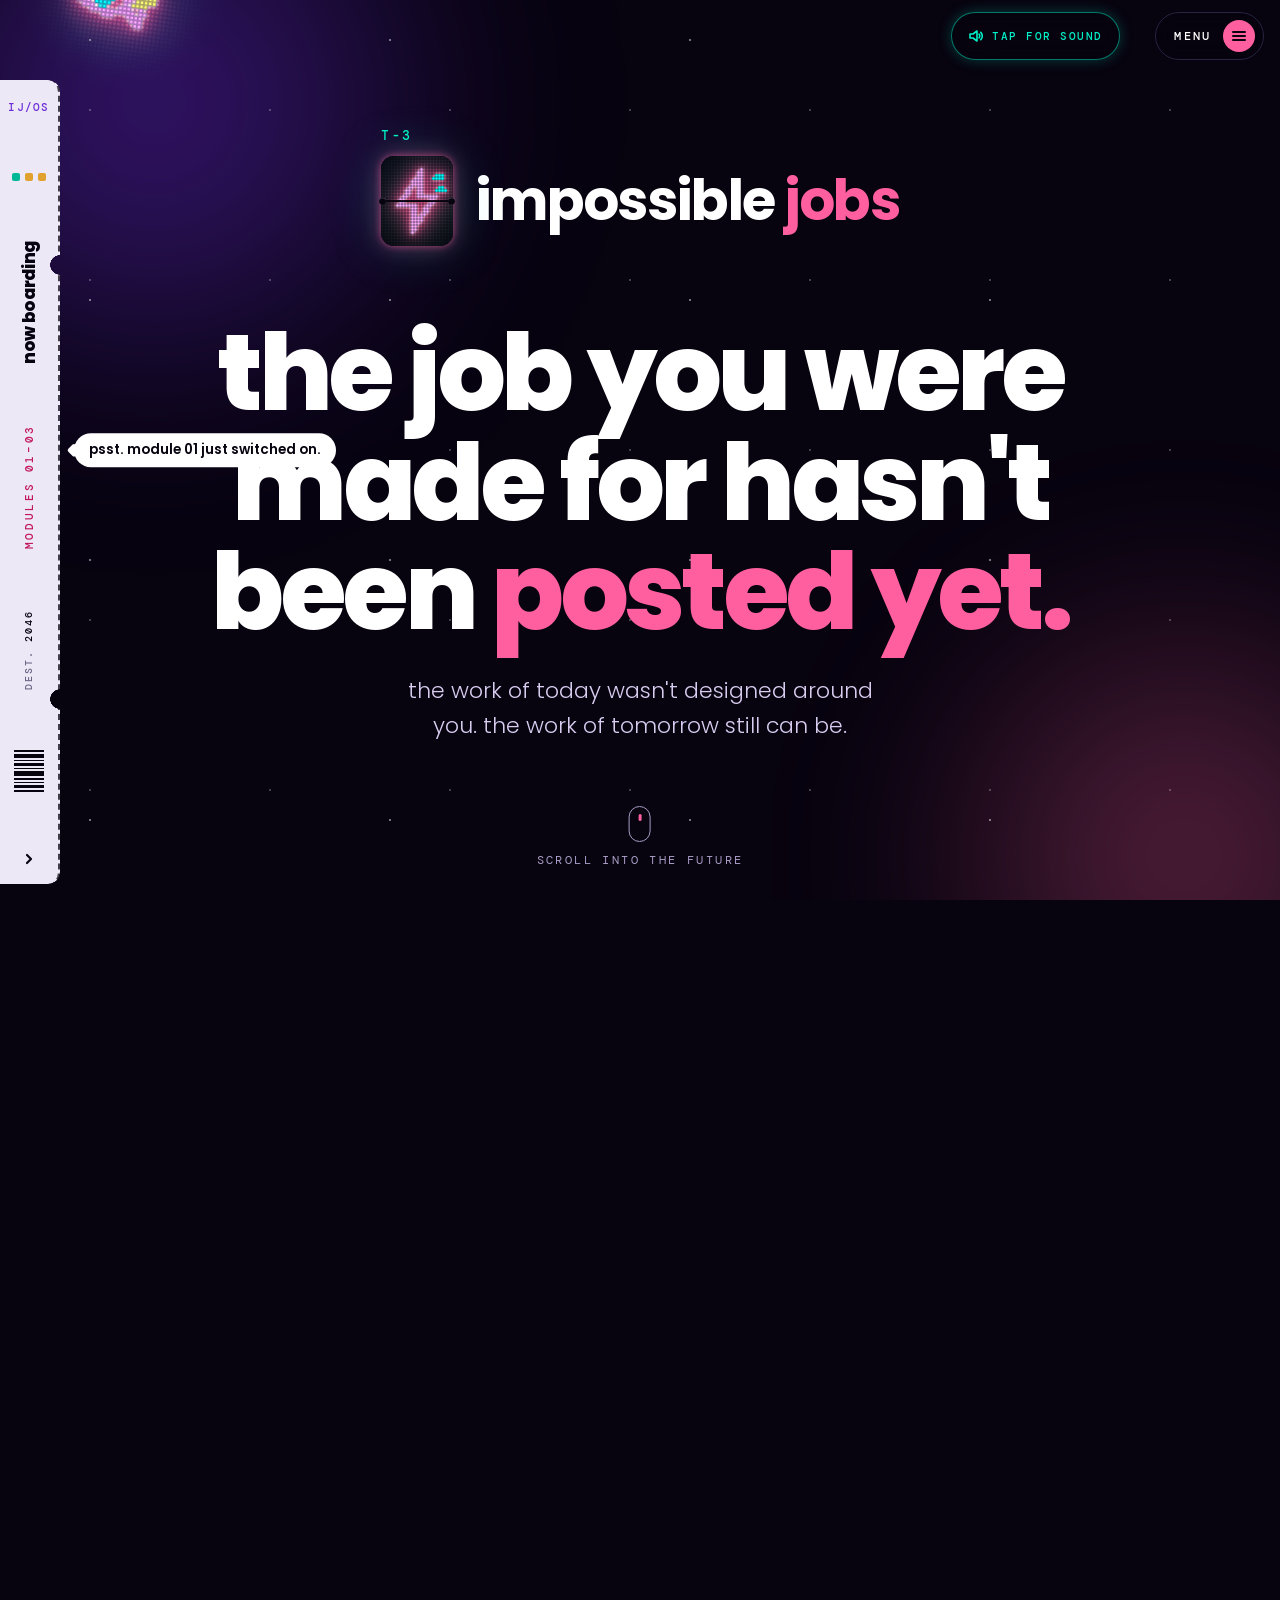
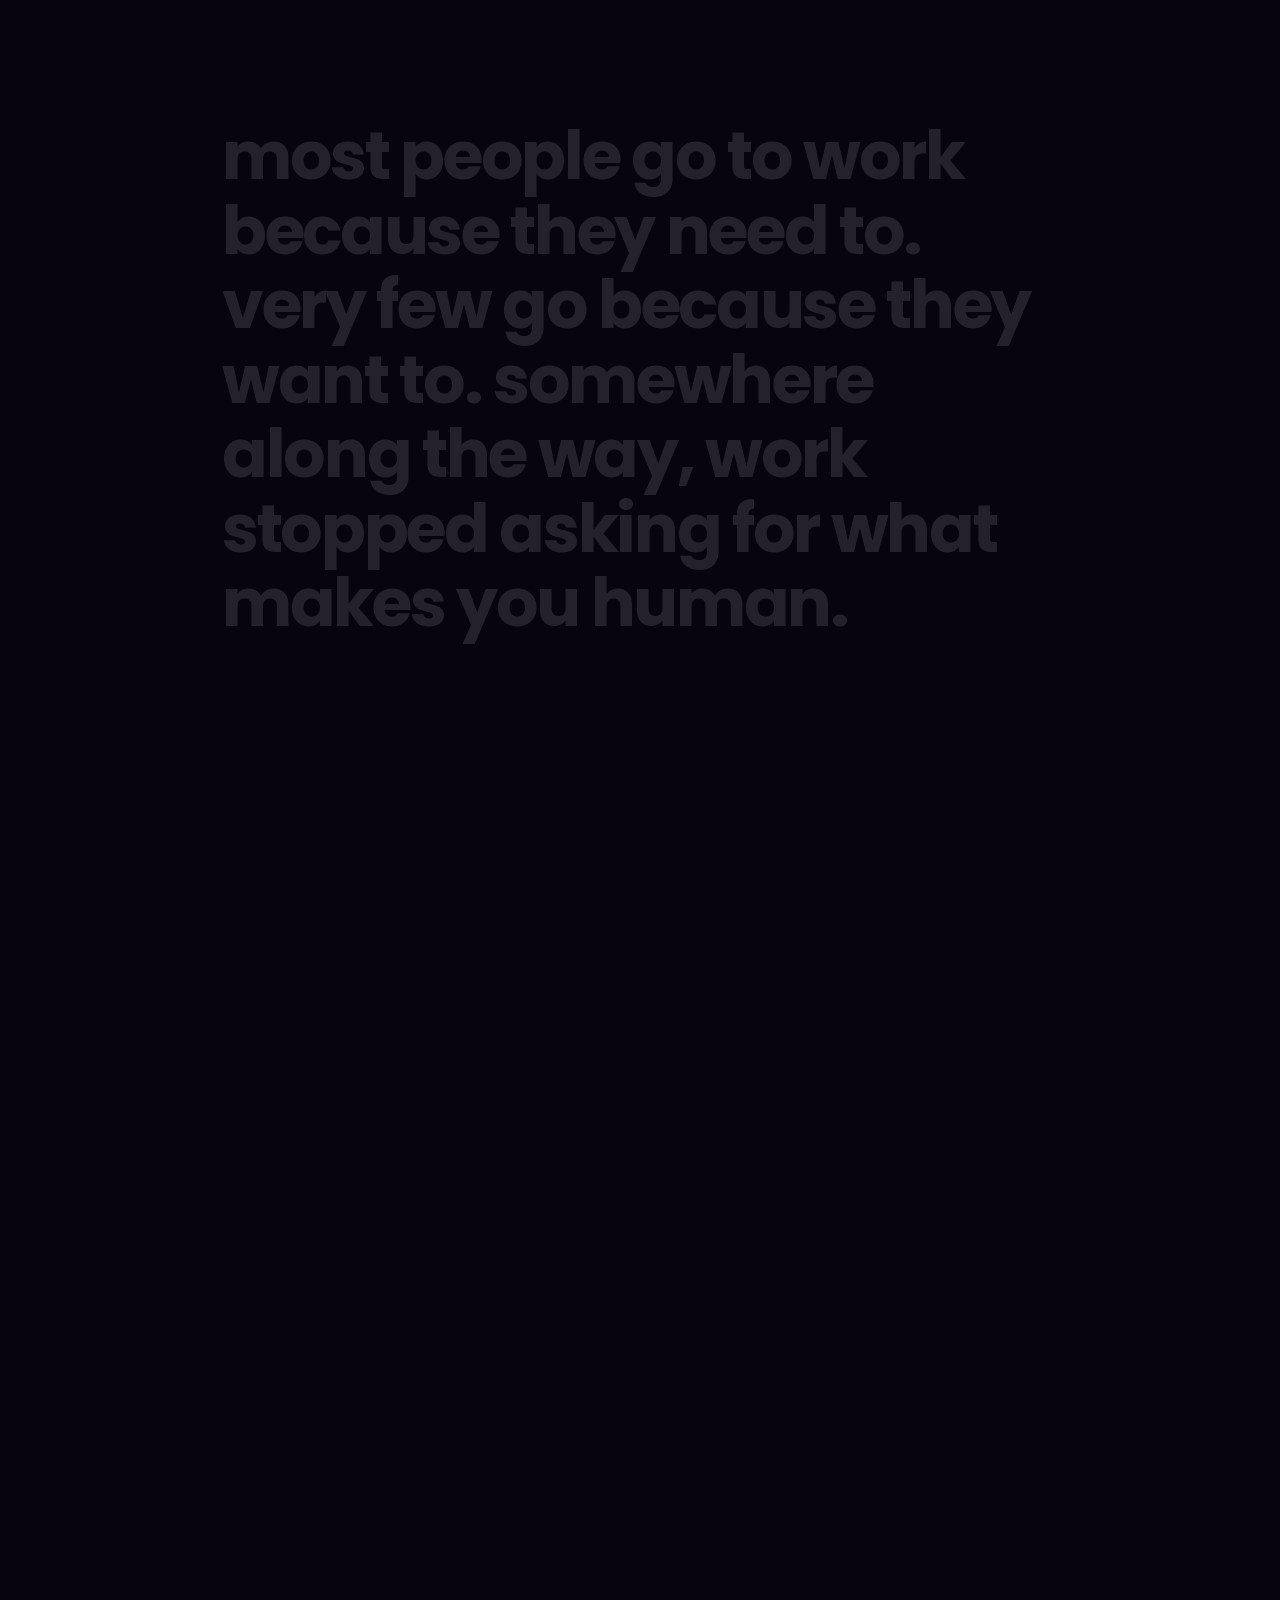
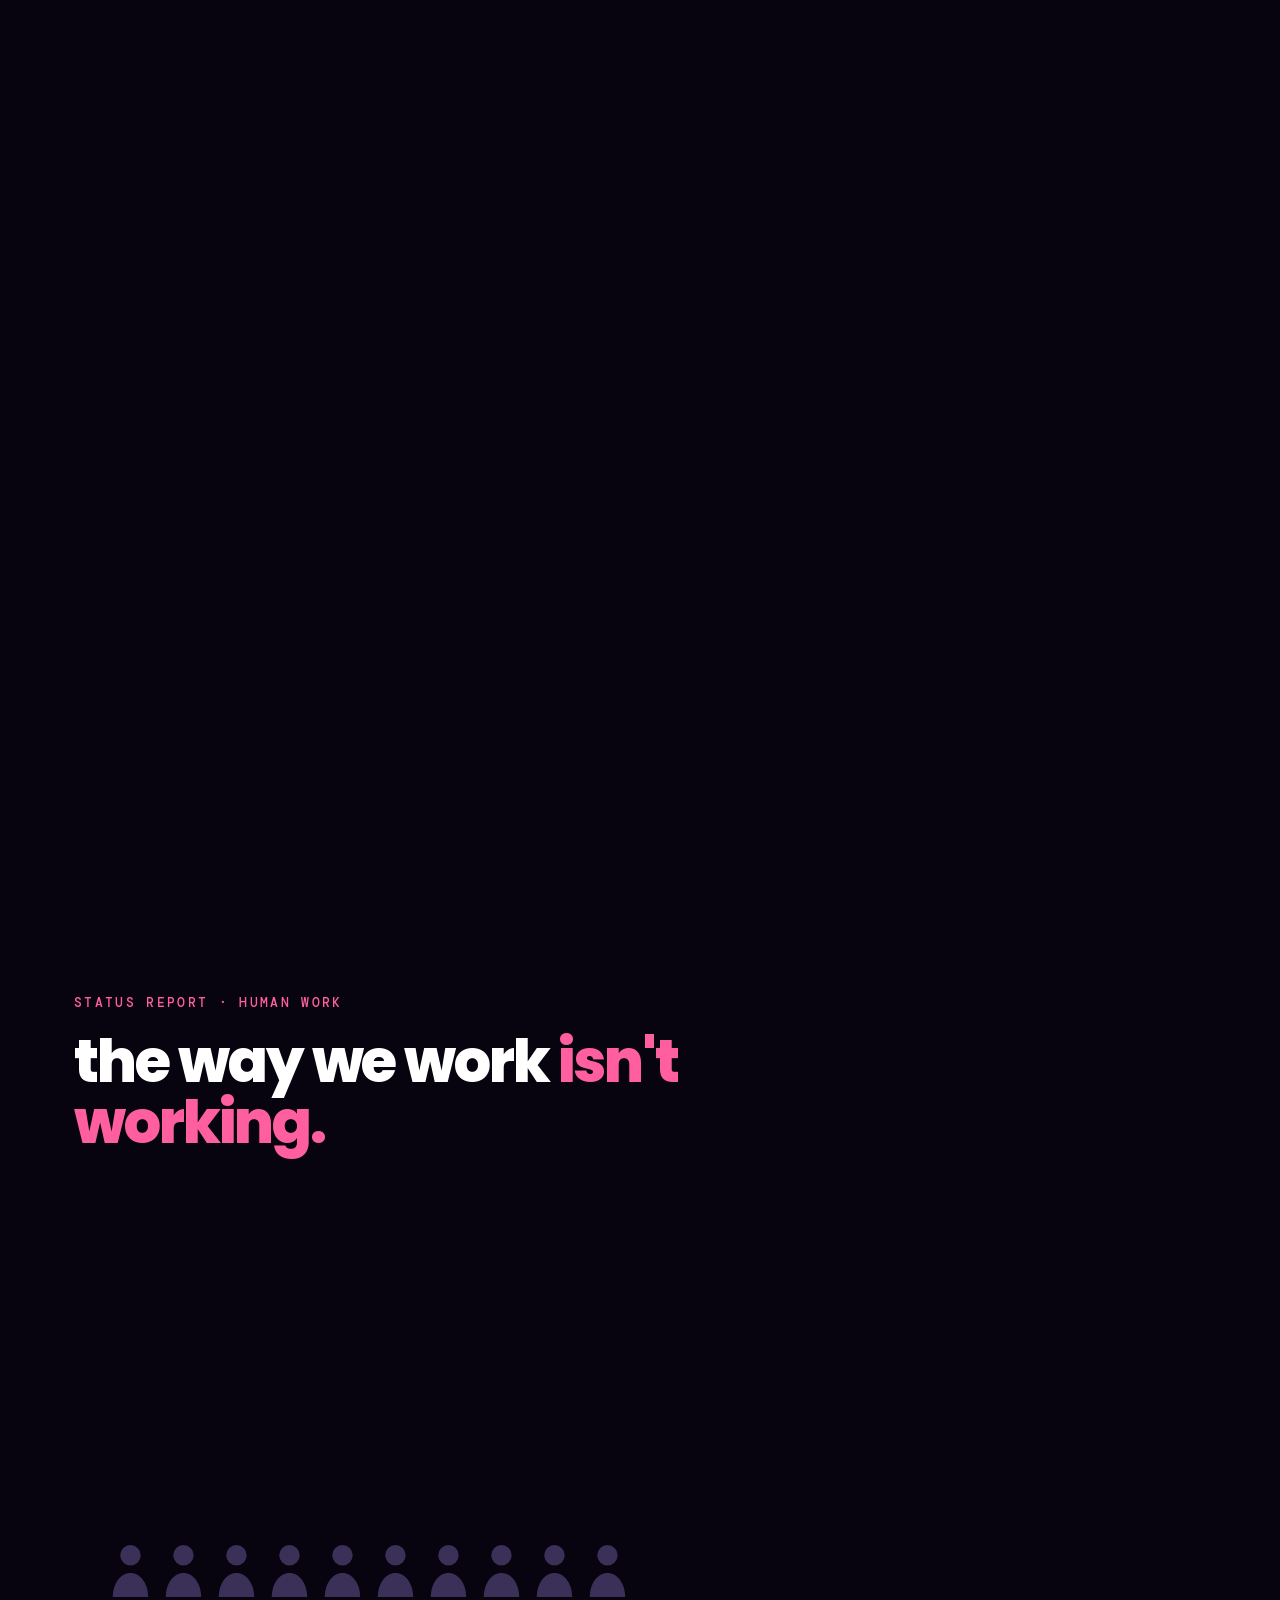
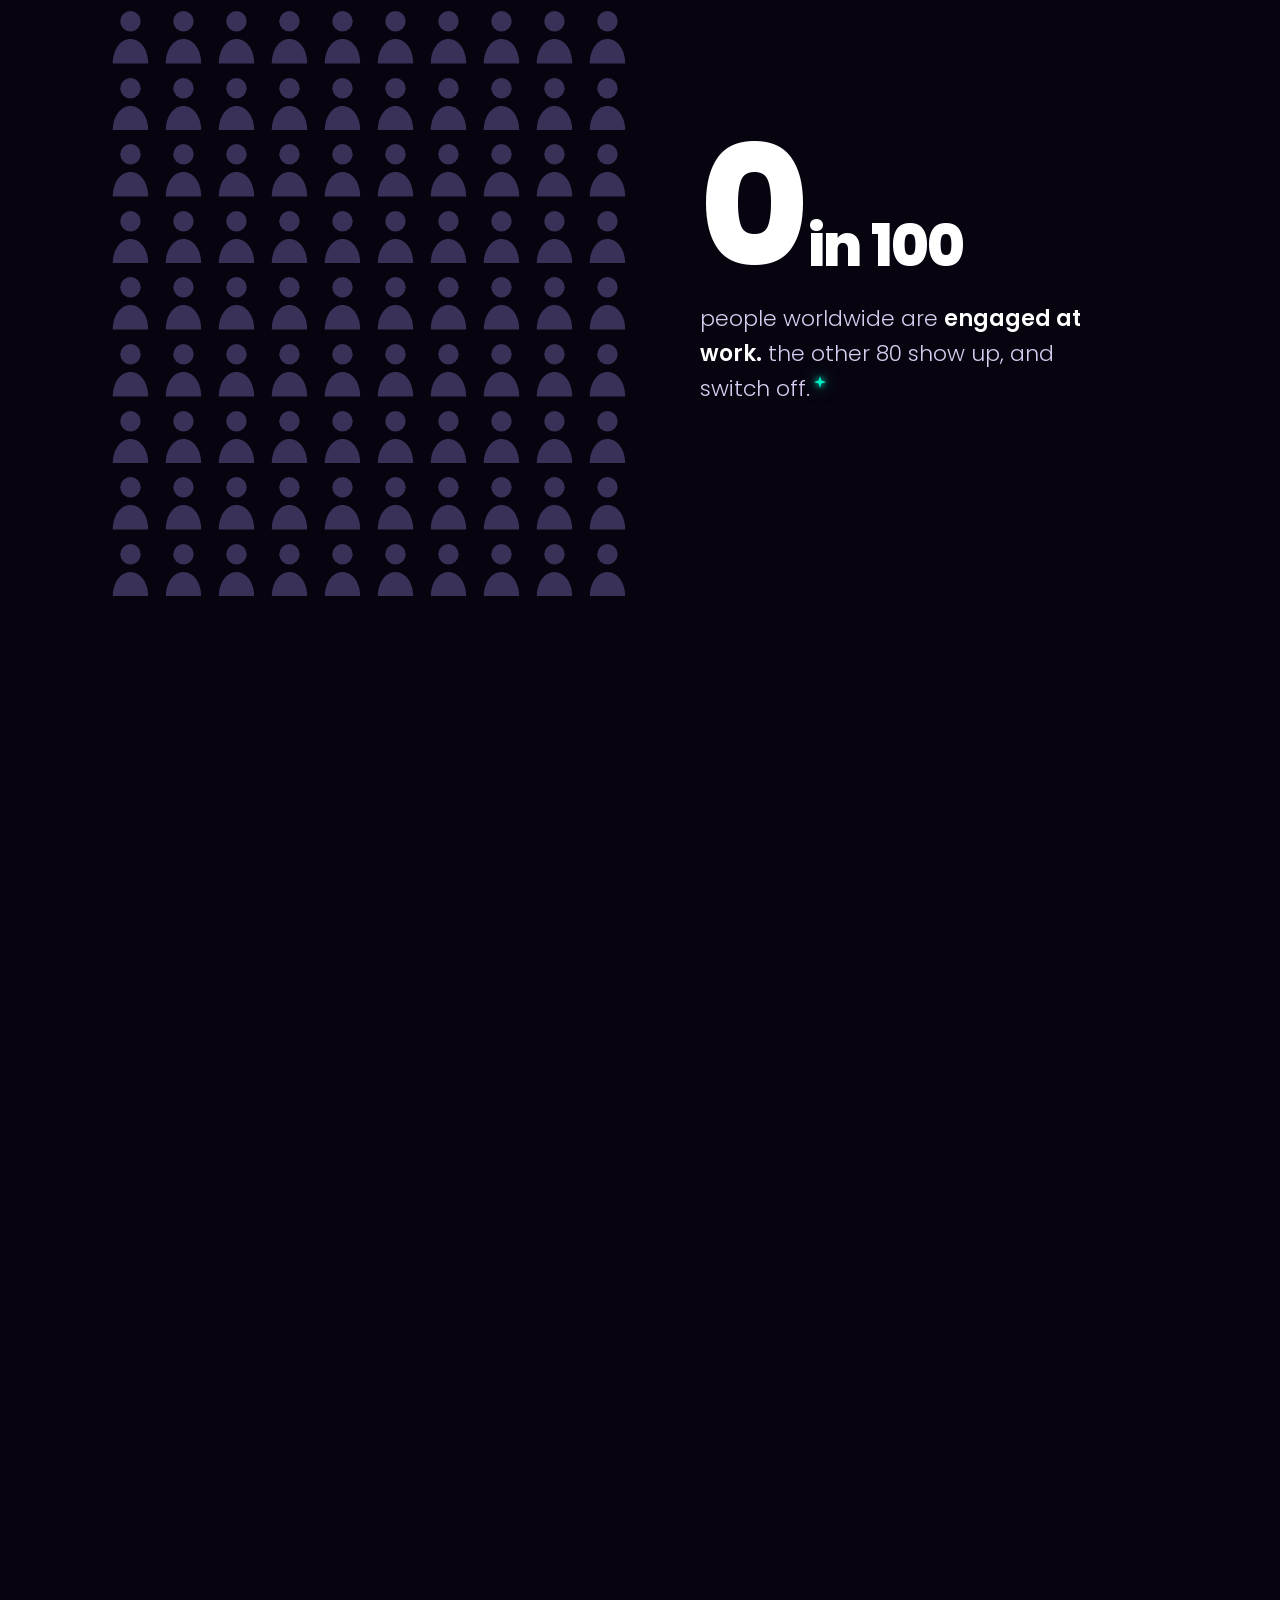
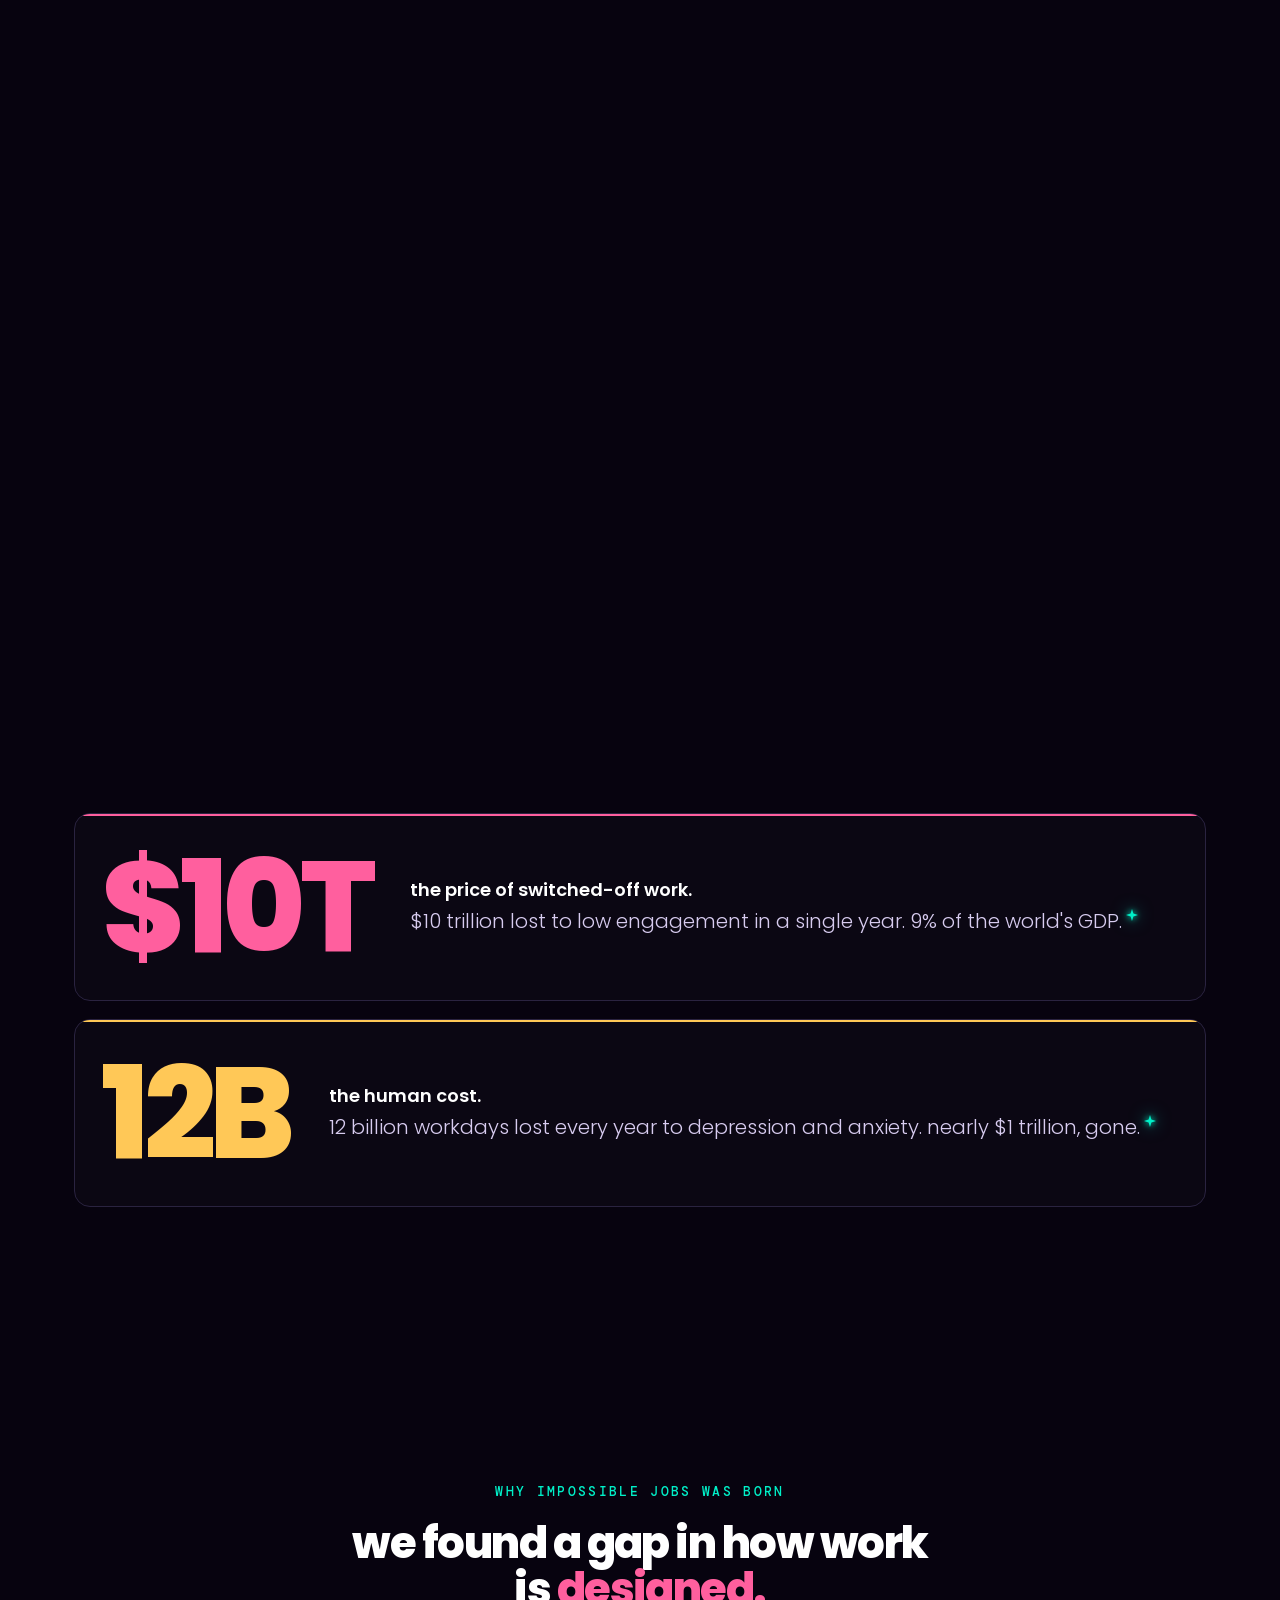
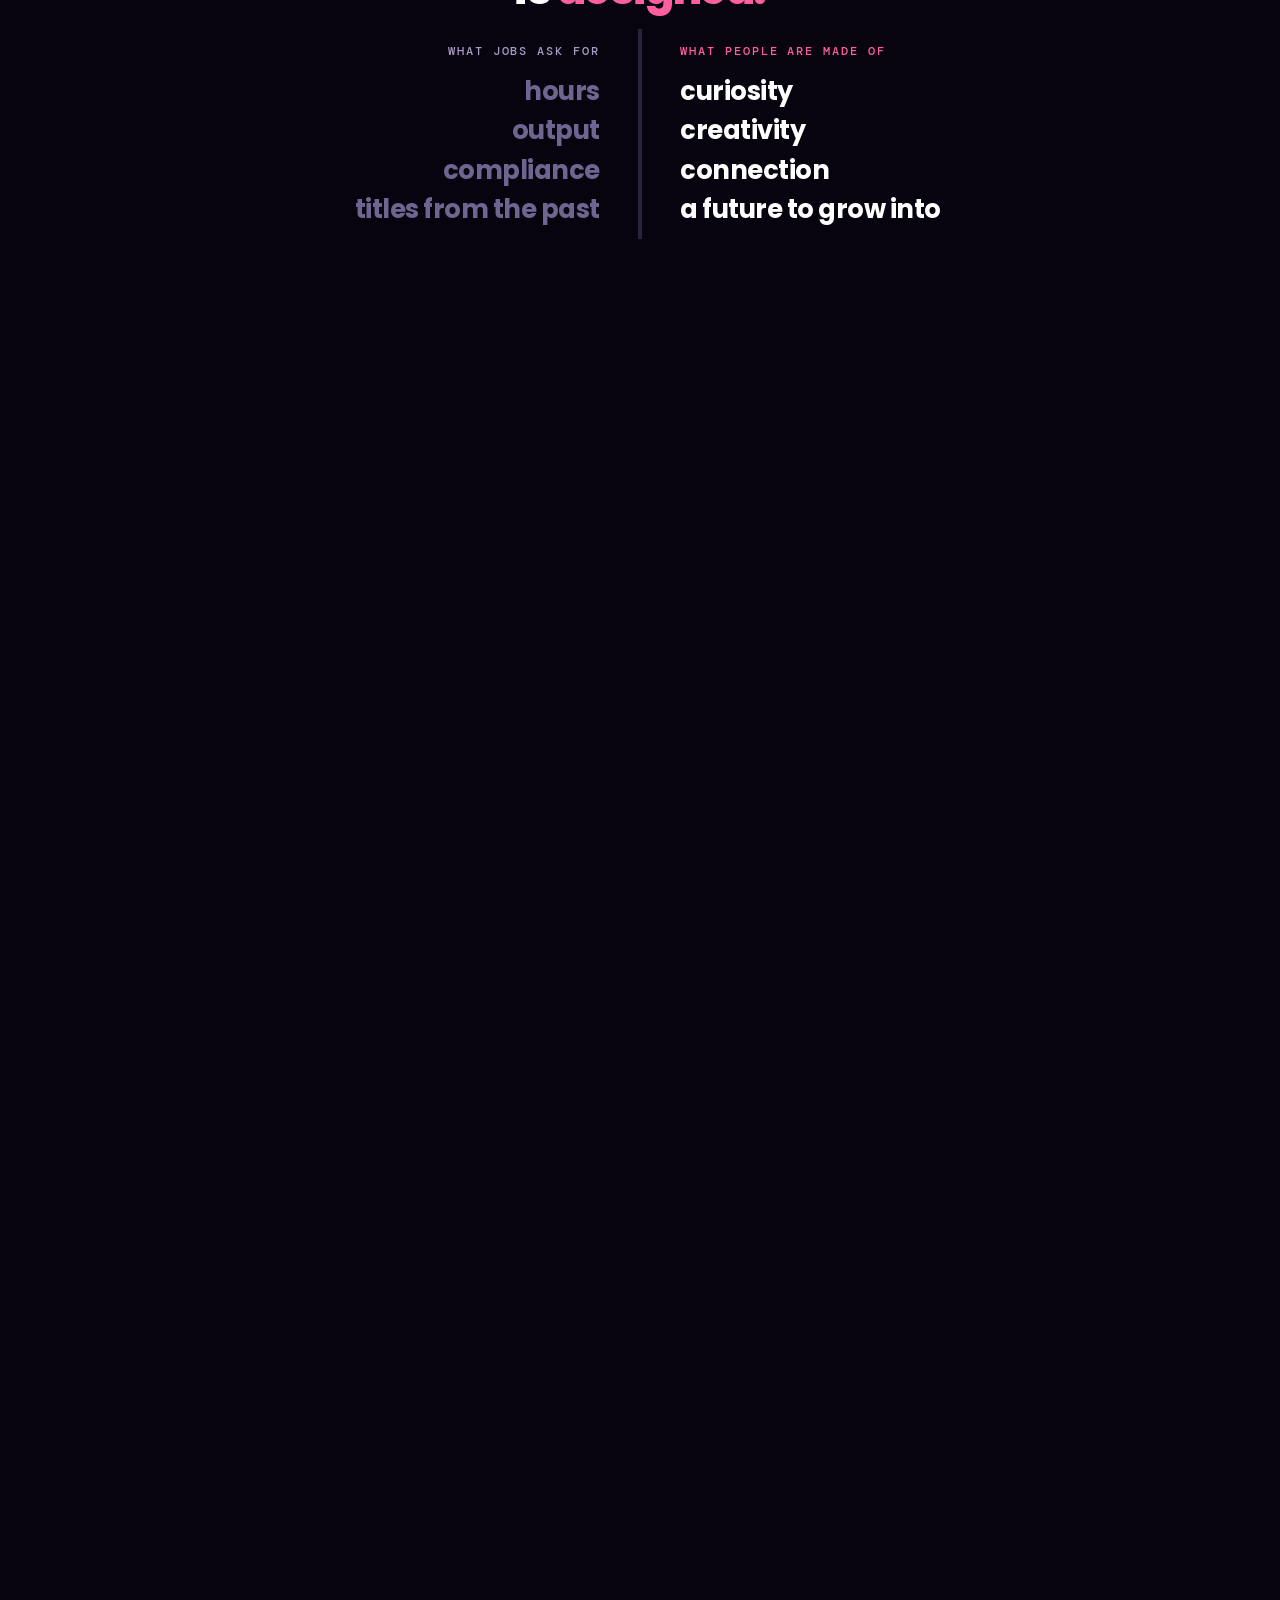
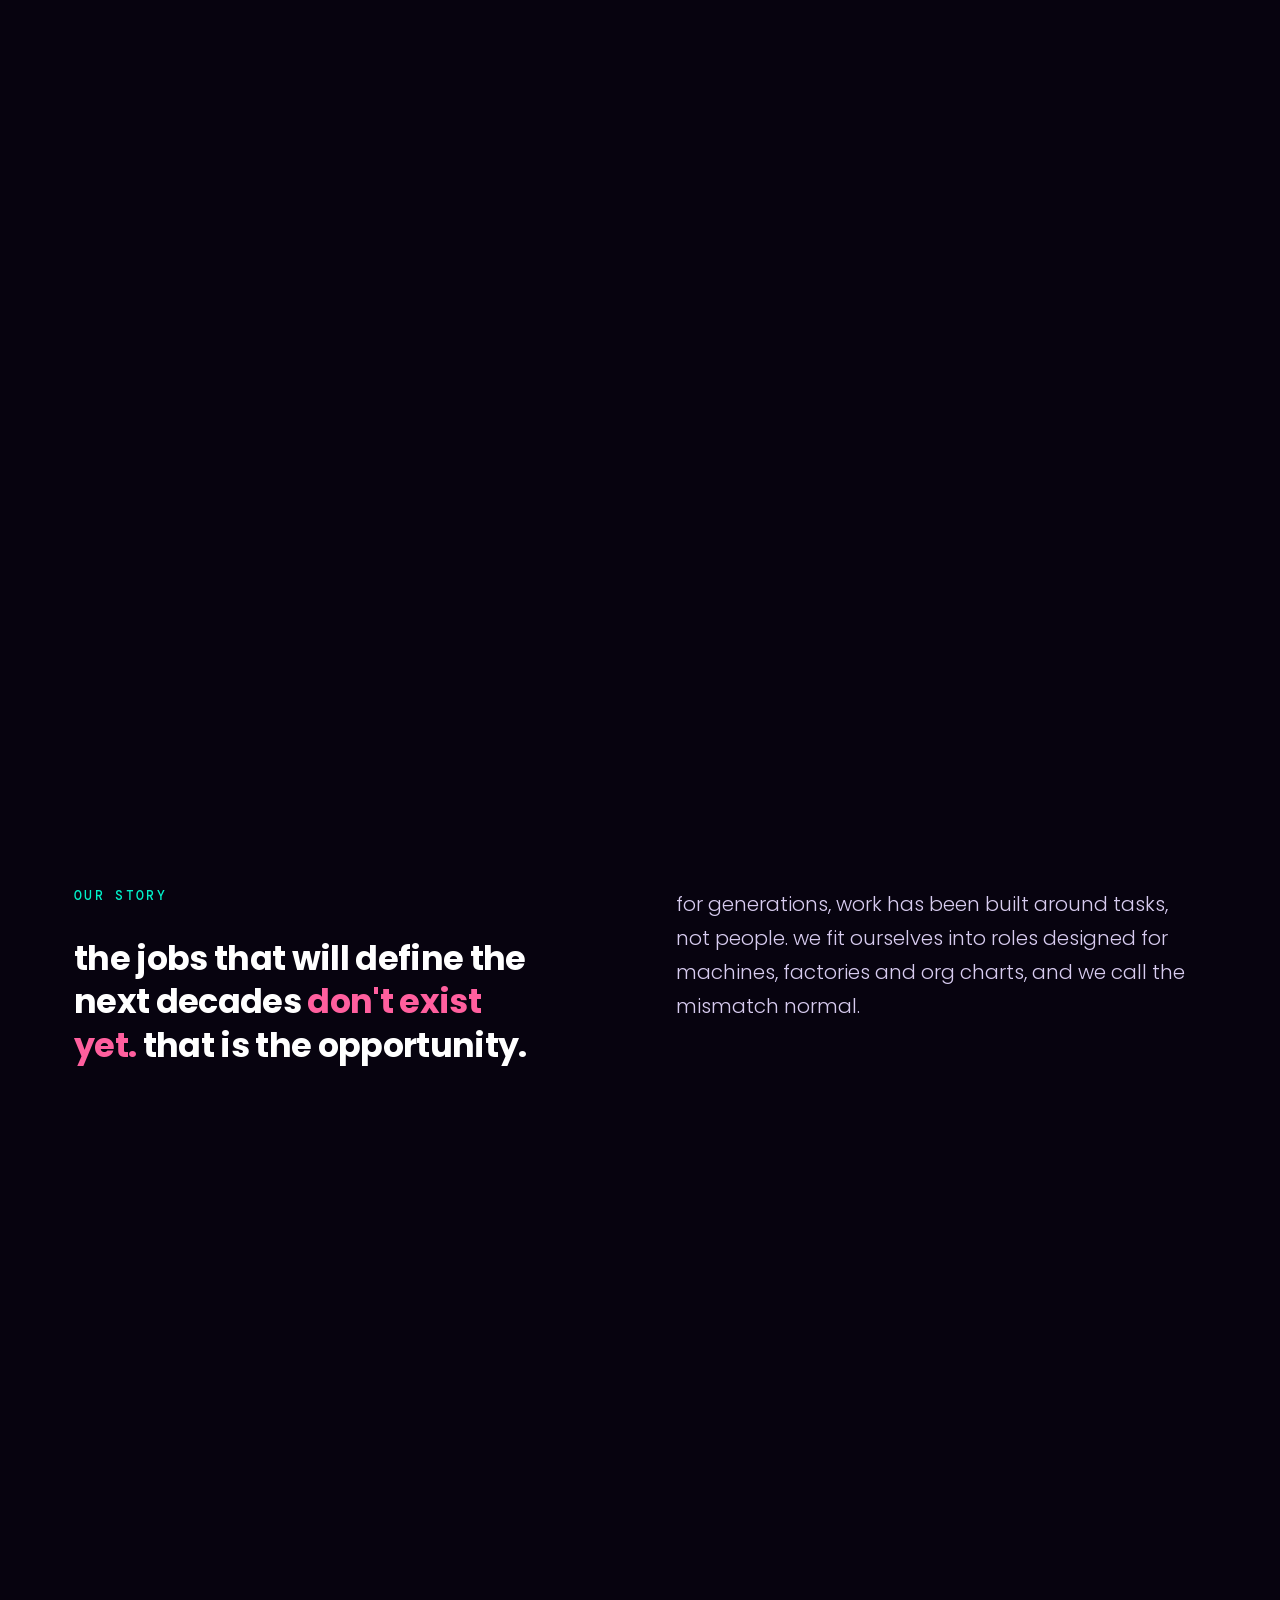
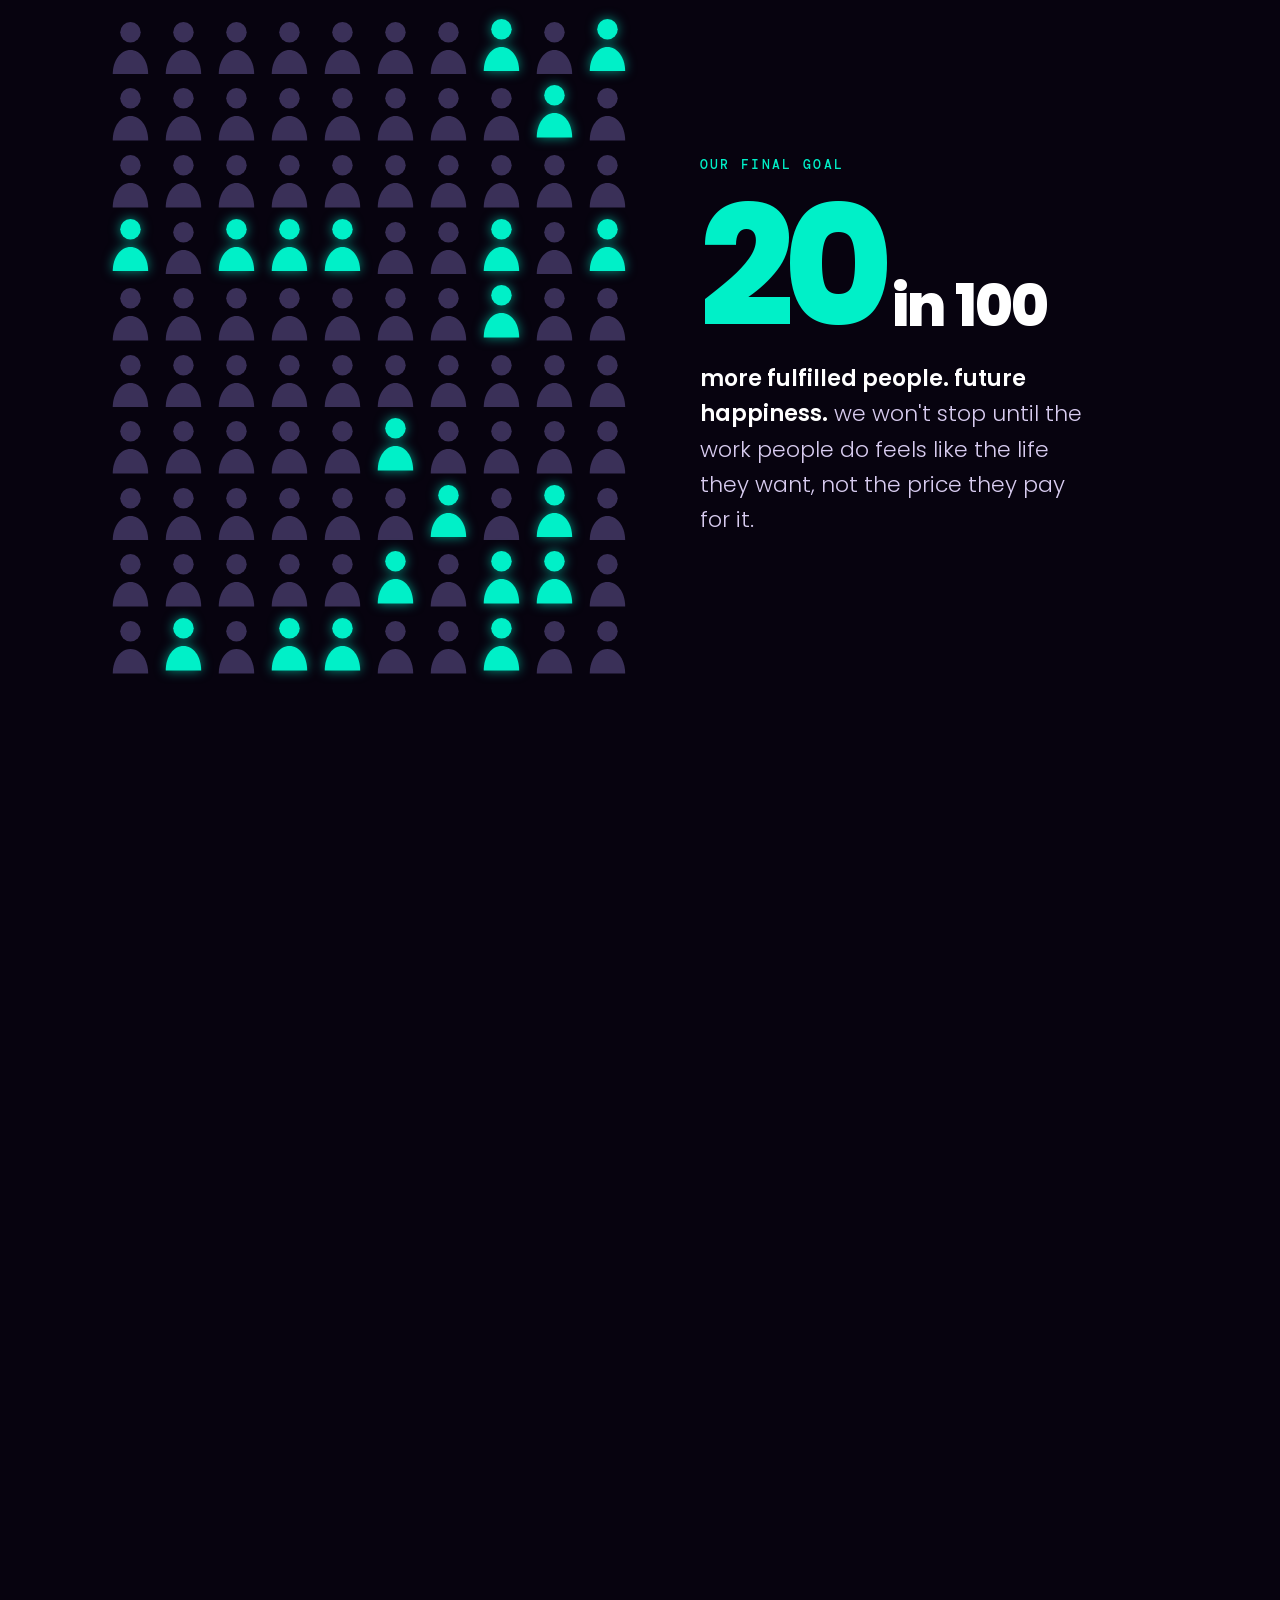
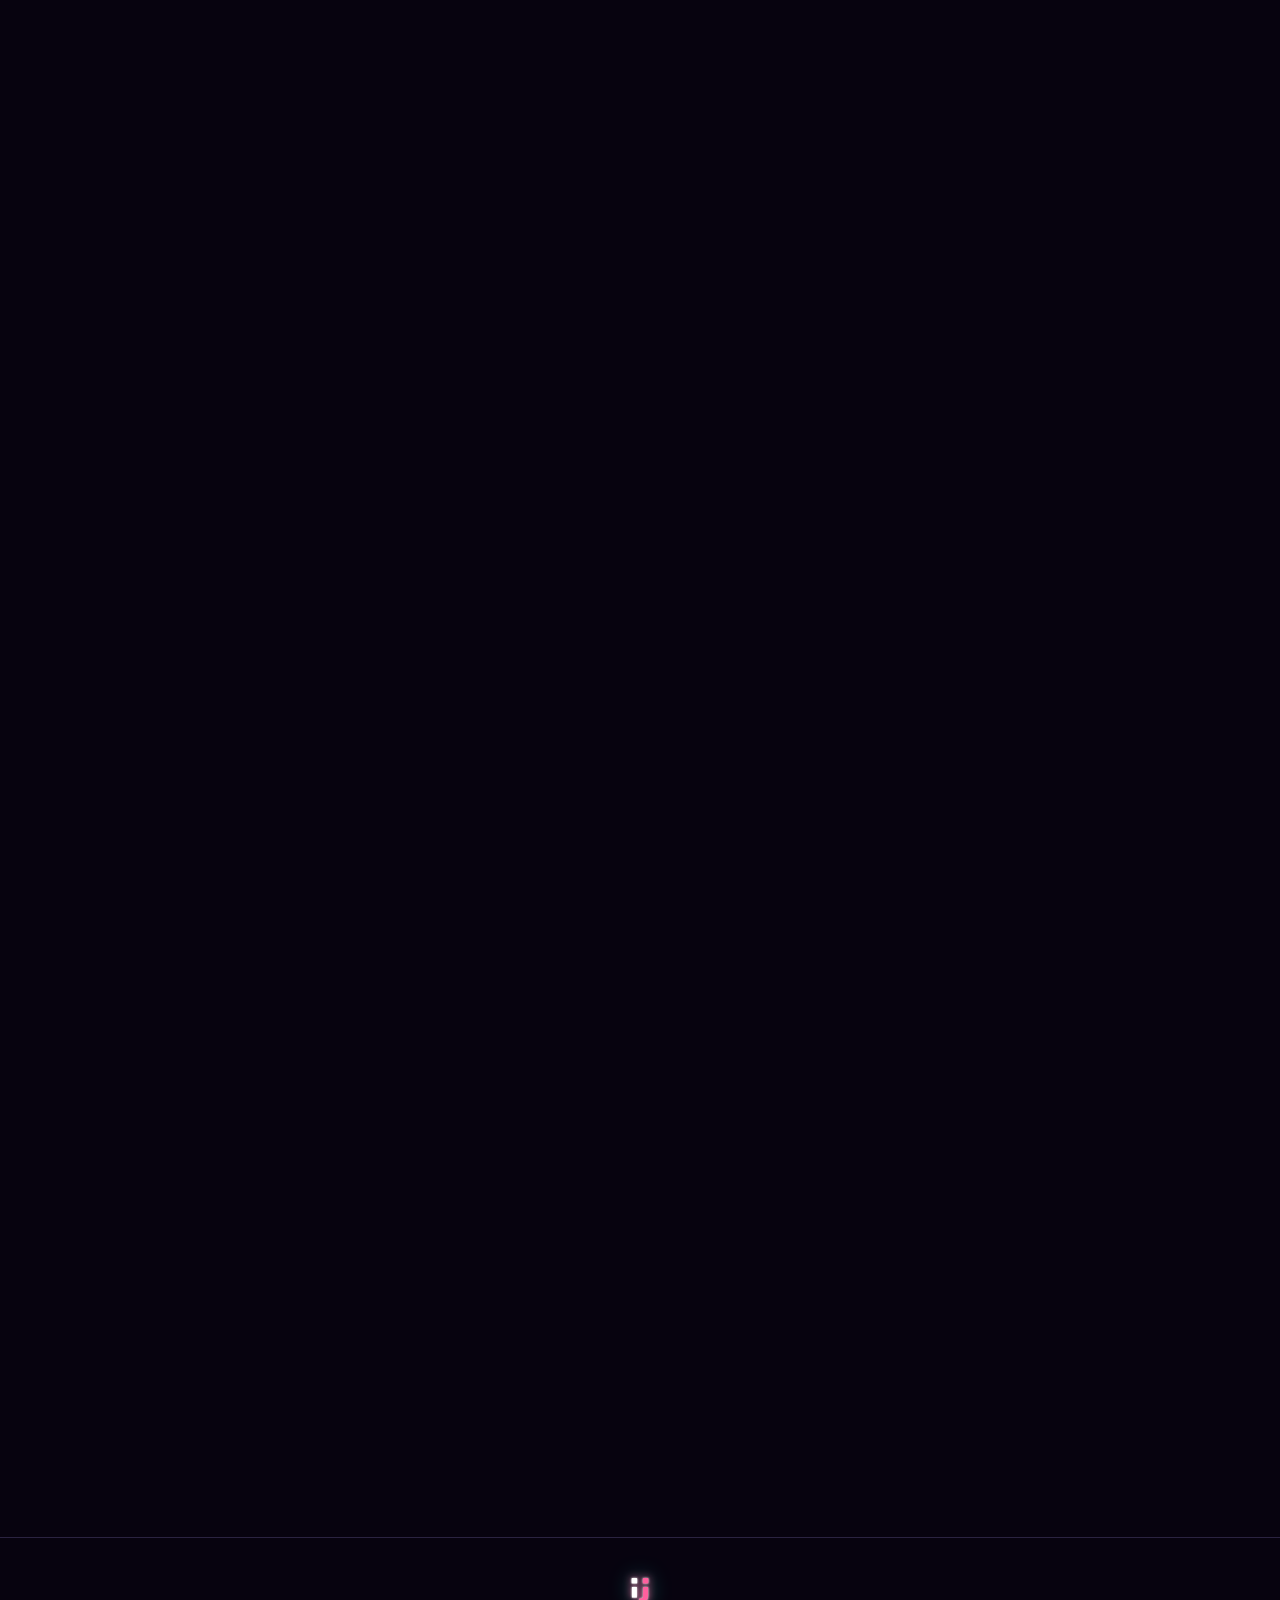
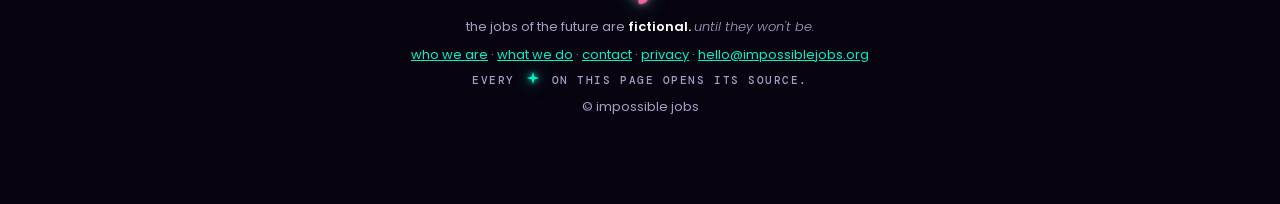
==== commit dead95ed: "Add files via upload" ====
--- a/index.html
+++ b/index.html
@@ -17,6 +17,7 @@
 <link href="https://fonts.googleapis.com/css2?family=Poppins:ital,wght@0,300;0,400;0,600;0,700;0,800;1,300&family=DM+Mono:wght@400;500&display=swap" rel="stylesheet">
 <link rel="stylesheet" href="site.css">
 <link rel="stylesheet" href="flap.css">
+<link rel="stylesheet" href="holo.css">
 </head>
 <body>
   <div class="progress" id="progress"></div>
@@ -41,7 +42,7 @@
       </div>
       <div>
         <div class="mpanel" role="tabpanel" id="p-who" aria-labelledby="t-who">
-          <span class="ij-flap menu-figure" data-size="72" data-mode="static" data-icon="floater" aria-hidden="true"></span>
+          <div class="ij-crew" data-crew="who" aria-hidden="true"></div>
           <p class="eyebrow pink">01 · who we are</p>
           <h3>you don't know us yet. <em>that's sort of the point.</em></h3>
           <p>we come from a little further down the timeline. not far. just far enough that introductions are awkward, our references won't land for another decade, and our LinkedIn says "starting soon".</p>
@@ -50,6 +51,7 @@
           <p class="fine">so who exactly are we? that will become apparent. sooner than you think. keep watching the sky.</p>
         </div>
         <div class="mpanel" role="tabpanel" id="p-what" aria-labelledby="t-what" hidden>
+          <div class="ij-crew" data-crew="what" aria-hidden="true"></div>
           <p class="eyebrow pink">02 · what we do</p>
           <h3>a launch sequence, <em>not a launch.</em></h3>
           <p>impossible jobs isn't one product. it's a series of modules that switch on one at a time, each designed to bring you a little closer to work that actually fits who you are.</p>
@@ -64,7 +66,7 @@
           <a class="mail" href="#modules" data-open-dock>see the modules</a>
         </div>
         <div class="mpanel" role="tabpanel" id="p-contact" aria-labelledby="t-contact" hidden>
-          <span class="ij-flap menu-figure" data-size="48" data-mode="spin" data-hold="3200" aria-hidden="true"></span>
+          <div class="ij-crew" data-crew="contact" aria-hidden="true"></div>
           <p class="eyebrow pink">03 · contact</p>
           <h3>come and find us. <em>eventually.</em></h3>
           <div class="addr">
@@ -85,20 +87,29 @@
 
 
   <!-- modules dock: slides up after the hero, holds the lower third of the screen -->
-  <aside class="dock" id="dock" aria-label="modules">
-    <div class="dock-inner">
-      <div class="dock-head">
-        <p class="dock-title"><span class="dot"></span><span class="hide-sm">launch sequence <span class="sep">·</span></span> <b>modules 01–03</b> <span class="sep hide-sm">·</span> <span class="hide-sm">1 online, 2 activating</span></p>
-        <span class="dock-nudge" aria-hidden="true">psst. three modules are waiting for you.</span>
-        <span class="dock-year" aria-hidden="true"><i></i><b id="dockYear">2026</b></span>
-        <button class="dock-toggle" id="dockToggle" aria-expanded="false" aria-controls="dockGrid"><span class="lbl">open modules</span><svg width="14" height="14" viewBox="0 0 14 14" fill="none" stroke="currentColor" stroke-width="2" stroke-linecap="round" stroke-linejoin="round" aria-hidden="true"><path d="M3 5l4 4 4-4"/></svg></button>
-      </div>
-      <div class="dock-intro">
-        <p class="eyebrow">launch sequence · modules 01–03</p>
-        <h2 class="h2">the first three modules are <em>switching on.</em></h2>
-        <p class="lede">impossible jobs comes online one module at a time. these are the first three. many more are in the countdown.</p>
-      </div>
-        <div class="mod-grid" id="dockGrid">
+  <!-- modules: a glass tab on the left edge that slides out into the three module cards (holo.js) -->
+  <nav class="mrail" id="mrail" aria-label="modules">
+    <button class="mrail-tab" type="button" aria-expanded="false" aria-controls="mrailPanel">
+      <span class="stub-os" aria-hidden="true">IJ/OS</span>
+      <span class="mrail-leds" aria-hidden="true"><i></i><i class="wait"></i><i class="wait b"></i></span>
+      <span class="stub-board" aria-hidden="true">now boarding</span>
+      <span class="mrail-lbl" aria-hidden="true">modules 01–03</span>
+      <span class="stub-dest" aria-hidden="true">dest. <b>2046</b></span>
+      <span class="stub-code" aria-hidden="true"><i style="height:2px"></i><i style="height:4px"></i><i style="height:1px"></i><i style="height:3px"></i><i style="height:1px"></i><i style="height:5px"></i><i style="height:2px"></i><i style="height:1px"></i><i style="height:3px"></i><i style="height:2px"></i></span>
+      <svg class="mrail-chev" width="14" height="14" viewBox="0 0 14 14" fill="none" stroke="currentColor" stroke-width="2.2" stroke-linecap="round" stroke-linejoin="round" aria-hidden="true"><path d="M5 3l4 4-4 4"/></svg>
+      <span class="mrail-sr">now boarding: open the modules</span>
+    </button>
+    <span class="mrail-nudge" aria-hidden="true">psst. module 01 just switched on.</span>
+    <div class="mrail-panel" id="mrailPanel" role="region" aria-label="the modules">
+      <span class="mrail-scan" aria-hidden="true"></span>
+      <div class="mrail-head">
+        <div>
+          <p class="mrail-eyebrow"><span class="dot"></span>boarding pass · 1 online, 2 activating</p>
+          <h2 class="mrail-h">the first three modules are <em>switching on.</em></h2>
+        </div>
+        <button class="mrail-close" type="button" aria-label="close the modules"><svg width="12" height="12" viewBox="0 0 12 12" fill="none" stroke="currentColor" stroke-width="2" stroke-linecap="round" aria-hidden="true"><path d="M2 2l8 8M10 2l-8 8"/></svg></button>
+      </div>
+      <div class="mod-grid" id="railGrid">
         <a class="mod online" data-i="0" href="jobs.html" data-status="online" style="--w:100%; --d:0s; --c:#00f0c8">
           <span class="scan"></span>
           <div class="top"><span>module 01</span><span class="status"><i></i><b>online</b></span></div>
@@ -136,8 +147,9 @@
           </div>
         </div>
       </div>
+      <div class="mrail-foot"><p>many more are in the countdown.<br><span>this pass is fictional. until it won’t be.</span></p><span class="ticket-code" aria-hidden="true"><i style="width:2px"></i><i style="width:1px"></i><i style="width:2px"></i><i style="width:4px"></i><i style="width:1px"></i><i style="width:1px"></i><i style="width:3px"></i><i style="width:1px"></i><i style="width:2px"></i><i style="width:3px"></i><i style="width:1px"></i><i style="width:3px"></i><i style="width:1px"></i><i style="width:1px"></i><i style="width:1px"></i><i style="width:2px"></i><i style="width:2px"></i><i style="width:1px"></i><i style="width:1px"></i><i style="width:1px"></i><i style="width:3px"></i><i style="width:2px"></i><i style="width:1px"></i><i style="width:3px"></i><i style="width:1px"></i><i style="width:1px"></i><i style="width:4px"></i><i style="width:4px"></i><i style="width:3px"></i><i style="width:1px"></i><i style="width:3px"></i><i style="width:3px"></i><i style="width:2px"></i><i style="width:1px"></i></span></div>
     </div>
-  </aside>
+  </nav>
 
   <div class="year" id="year" aria-hidden="true"><i></i><span id="yearLabel">today</span><b id="yearNum">2026</b></div>
 
@@ -192,7 +204,7 @@
           <div class="people" id="people" role="img" aria-label="100 people, of whom only 20 are engaged at work"></div>
           <div>
             <div class="big-num"><span id="peopleNum">0</span><small> in 100</small></div>
-            <p class="big-cap">people worldwide are <strong>engaged at work.</strong> the other 80 show up, and switch off.<sup><a href="#src1"> 1</a></sup></p>
+            <p class="big-cap">people worldwide are <strong>engaged at work.</strong> the other 80 show up, and switch off.<button class="ref-star" type="button" data-ref="1" aria-label="source 1"><svg viewBox="0 0 12 12" aria-hidden="true"><path fill="currentColor" d="M6 0l1.4 4.6L12 6 7.4 7.4 6 12 4.6 7.4 0 6l4.6-1.4z"/></svg></button></p>
           </div>
         </div>
       </div>
@@ -203,46 +215,46 @@
         <div class="stat reveal" style="--c:#ff5f9e">
           <div class="k">stress</div>
           <div class="num"><span class="count" data-to="40">0</span>%</div>
-          <p><strong>of the world's workers felt stressed for much of yesterday.</strong><sup><a href="#src1"> 1</a></sup></p>
+          <p><strong>of the world's workers felt stressed for much of yesterday.</strong><button class="ref-star" type="button" data-ref="1" aria-label="source 1"><svg viewBox="0 0 12 12" aria-hidden="true"><path fill="currentColor" d="M6 0l1.4 4.6L12 6 7.4 7.4 6 12 4.6 7.4 0 6l4.6-1.4z"/></svg></button></p>
           <div class="meter" style="--w:40%"><i></i></div>
         </div>
         <div class="stat reveal" style="--d:.12s; --c:#ffc857">
           <div class="k">loneliness</div>
           <div class="num"><span class="count" data-to="22">0</span>%</div>
-          <p><strong>felt lonely for much of yesterday.</strong> at work. surrounded by people.<sup><a href="#src1"> 1</a></sup></p>
+          <p><strong>felt lonely for much of yesterday.</strong> at work. surrounded by people.<button class="ref-star" type="button" data-ref="1" aria-label="source 1"><svg viewBox="0 0 12 12" aria-hidden="true"><path fill="currentColor" d="M6 0l1.4 4.6L12 6 7.4 7.4 6 12 4.6 7.4 0 6l4.6-1.4z"/></svg></button></p>
           <div class="meter" style="--w:22%"><i></i></div>
         </div>
         <div class="stat reveal" style="--d:.24s; --c:#00f0c8">
           <div class="k">burnout</div>
           <div class="num"><span class="count" data-to="1">0</span> in 5</div>
-          <p><strong>employees show symptoms of burnout.</strong> across 30 countries.<sup><a href="#src2"> 2</a></sup></p>
+          <p><strong>employees show symptoms of burnout.</strong> across 30 countries.<button class="ref-star" type="button" data-ref="2" aria-label="source 2"><svg viewBox="0 0 12 12" aria-hidden="true"><path fill="currentColor" d="M6 0l1.4 4.6L12 6 7.4 7.4 6 12 4.6 7.4 0 6l4.6-1.4z"/></svg></button></p>
           <div class="meter" style="--w:22%"><i></i></div>
         </div>
         <div class="stat reveal" style="--c:#ff5f9e">
           <div class="k">focus</div>
           <div class="num"><span class="count" data-to="68">0</span>%</div>
-          <p><strong>don't get enough uninterrupted time to focus.</strong> no room left to create.<sup><a href="#src3"> 3</a></sup></p>
+          <p><strong>don't get enough uninterrupted time to focus.</strong> no room left to create.<button class="ref-star" type="button" data-ref="3" aria-label="source 3"><svg viewBox="0 0 12 12" aria-hidden="true"><path fill="currentColor" d="M6 0l1.4 4.6L12 6 7.4 7.4 6 12 4.6 7.4 0 6l4.6-1.4z"/></svg></button></p>
           <div class="meter" style="--w:68%"><i></i></div>
         </div>
         <div class="stat reveal" style="--d:.12s; --c:#ffc857">
           <div class="k">life</div>
           <div class="num"><span class="count" data-to="2">0</span> in 3</div>
-          <p><strong>workers are not thriving in life.</strong> only 34% are.<sup><a href="#src1"> 1</a></sup></p>
+          <p><strong>workers are not thriving in life.</strong> only 34% are.<button class="ref-star" type="button" data-ref="1" aria-label="source 1"><svg viewBox="0 0 12 12" aria-hidden="true"><path fill="currentColor" d="M6 0l1.4 4.6L12 6 7.4 7.4 6 12 4.6 7.4 0 6l4.6-1.4z"/></svg></button></p>
           <div class="meter" style="--w:66%"><i></i></div>
         </div>
         <div class="stat reveal" style="--d:.24s; --c:#00f0c8">
           <div class="k">meaning</div>
           <div class="num"><span class="count" data-to="89">0</span>%</div>
-          <p><strong>of Gen Z say purpose is key to job satisfaction.</strong> the hunger is there.<sup><a href="#src4"> 4</a></sup></p>
+          <p><strong>of Gen Z say purpose is key to job satisfaction.</strong> the hunger is there.<button class="ref-star" type="button" data-ref="4" aria-label="source 4"><svg viewBox="0 0 12 12" aria-hidden="true"><path fill="currentColor" d="M6 0l1.4 4.6L12 6 7.4 7.4 6 12 4.6 7.4 0 6l4.6-1.4z"/></svg></button></p>
           <div class="meter" style="--w:89%"><i></i></div>
         </div>
         <div class="stat wide reveal" style="--c:#ff5f9e">
           <div class="num">$<span class="count" data-to="10">0</span>T</div>
-          <p><strong style="color:#fff;font-weight:600">the price of switched-off work.</strong> $10 trillion lost to low engagement in a single year. 9% of the world's GDP.<sup><a href="#src1"> 1</a></sup></p>
+          <p><strong style="color:#fff;font-weight:600">the price of switched-off work.</strong> $10 trillion lost to low engagement in a single year. 9% of the world's GDP.<button class="ref-star" type="button" data-ref="1" aria-label="source 1"><svg viewBox="0 0 12 12" aria-hidden="true"><path fill="currentColor" d="M6 0l1.4 4.6L12 6 7.4 7.4 6 12 4.6 7.4 0 6l4.6-1.4z"/></svg></button></p>
         </div>
         <div class="stat wide reveal" style="--c:#ffc857">
           <div class="num"><span class="count" data-to="12">0</span>B</div>
-          <p><strong style="color:#fff;font-weight:600">the human cost.</strong> 12 billion workdays lost every year to depression and anxiety. nearly $1 trillion, gone.<sup><a href="#src7"> 7</a></sup></p>
+          <p><strong style="color:#fff;font-weight:600">the human cost.</strong> 12 billion workdays lost every year to depression and anxiety. nearly $1 trillion, gone.<button class="ref-star" type="button" data-ref="7" aria-label="source 7"><svg viewBox="0 0 12 12" aria-hidden="true"><path fill="currentColor" d="M6 0l1.4 4.6L12 6 7.4 7.4 6 12 4.6 7.4 0 6l4.6-1.4z"/></svg></button></p>
         </div>
       </div>
     </section>
@@ -269,7 +281,7 @@
               <div class="rift-label" id="riftLabel"><svg class="ij-mono rift-mono" width="40" height="40" viewBox="0 0 100 100" fill="none" aria-hidden="true"><rect x="21" y="2" width="18" height="18" rx="2.5" fill="#ffffff"/><rect x="61" y="2" width="18" height="18" rx="2.5" fill="#ff5f9e"/><path d="M30 32v38" stroke="#ffffff" stroke-width="16"/><path d="M70 32v33a17 17 0 0 1-17 17H47" stroke="#ff5f9e" stroke-width="16"/></svg><span class="wordmark">impossible <span>jobs</span></span><span class="t">born in the gap</span></div>
             </div>
           </div>
-          <p class="lede gap-out" id="gapOut">every job description ever written starts from a vacancy. almost none start from a human being. meanwhile, for the first time, workers worldwide rank work-life balance above pay.<sup><a href="#src5"> 5</a></sup></p>
+          <p class="lede gap-out" id="gapOut">every job description ever written starts from a vacancy. almost none start from a human being. meanwhile, for the first time, workers worldwide rank work-life balance above pay.<button class="ref-star" type="button" data-ref="5" aria-label="source 5"><svg viewBox="0 0 12 12" aria-hidden="true"><path fill="currentColor" d="M6 0l1.4 4.6L12 6 7.4 7.4 6 12 4.6 7.4 0 6l4.6-1.4z"/></svg></button></p>
         </div>
       </div>
     </section>
@@ -283,7 +295,7 @@
         <div>
           <p class="lede reveal" style="--d:.15s">for generations, work has been built around tasks, not people. we fit ourselves into roles designed for machines, factories and org charts, and we call the mismatch normal.</p>
           <p class="lede reveal" style="--d:.25s">but the future of work is still unwritten. for the first time in generations, we get to ask the question before the jobs exist: what would people actually love to do? impossible jobs was born to ask it, out loud, one job at a time.</p>
-          <p class="lede reveal" style="--d:.35s">by 2030, 170 million new jobs will be created, and nearly 40% of the skills work requires will change.<sup><a href="#src6"> 6</a></sup> the future is being hired for right now.</p>
+          <p class="lede reveal" style="--d:.35s">by 2030, 170 million new jobs will be created, and nearly 40% of the skills work requires will change.<button class="ref-star" type="button" data-ref="6" aria-label="source 6"><svg viewBox="0 0 12 12" aria-hidden="true"><path fill="currentColor" d="M6 0l1.4 4.6L12 6 7.4 7.4 6 12 4.6 7.4 0 6l4.6-1.4z"/></svg></button> the future is being hired for right now.</p>
         </div>
       </div>
     </section>
@@ -307,7 +319,7 @@
     <!-- 8. final -->
     <section class="final" id="final">
       <div class="wrap">
-        <span class="ij-flap final-figure reveal" data-size="112" data-mode="static" data-icon="astronaut" aria-hidden="true"></span>
+        <span class="ij-flap final-figure reveal" data-size="112" data-mode="static" data-icon="astrofront" aria-hidden="true"></span>
         <h2 class="reveal zoom">know someone who was <em>built for this?</em></h2>
         <p class="reveal" style="--d:.2s">we know you hate your job. you can keep it. or wait for the one you were actually made for. it's closer than you think.</p>
       </div>
@@ -318,19 +330,12 @@
     <p class="foot-mark"><svg class="ij-mono sm" width="28" height="28" viewBox="0 0 100 100" fill="none" aria-hidden="true"><rect x="20" y="0" width="20" height="20" rx="2.5" fill="#ffffff"/><rect x="60" y="0" width="20" height="20" rx="2.5" fill="#ff5f9e"/><path d="M30 32v38" stroke="#ffffff" stroke-width="18"/><path d="M70 32v33a17 17 0 0 1-17 17H47" stroke="#ff5f9e" stroke-width="18"/></svg></p>
     <p>the jobs of the future are <strong>fictional.</strong> <em>until they won't be.</em></p>
     <p><a href="#who" data-open-menu="0">who we are</a> · <a href="#what" data-open-menu="1">what we do</a> · <a href="#contact" data-open-menu="2">contact</a> · <a href="privacy.html">privacy</a> · <a href="mailto:hello@impossiblejobs.org">hello@impossiblejobs.org</a></p>
-    <ol>
-      <li id="src1">1. <a href="https://www.gallup.com/workplace/697904/state-of-the-global-workplace-2026.aspx" target="_blank" rel="noopener">Gallup, State of the Global Workplace 2026</a> (2025 data, global)</li>
-      <li id="src2">2. <a href="https://www.mckinsey.de/mhi/our-insights/reframing-employee-health-moving-beyond-burnout-to-holistic-health" target="_blank" rel="noopener">McKinsey Health Institute, global employee health survey</a> (2023, 30 countries)</li>
-      <li id="src3">3. <a href="https://www.microsoft.com/en-us/worklab/we-can-not-keep-up-with-work-but-ai-can-help" target="_blank" rel="noopener">Microsoft, Work Trend Index</a> (2023, 31 countries)</li>
-      <li id="src4">4. <a href="https://www.deloitte.com/global/en/about/press-room/deloitte-2025-gen-z-and-millennial-survey.html" target="_blank" rel="noopener">Deloitte, 2025 Gen Z and Millennial Survey</a> (44 countries)</li>
-      <li id="src5">5. <a href="https://www.randstad.com/press/2025/work-life-balance-tops-pay-randstads-workmonitor-reveals/" target="_blank" rel="noopener">Randstad, Workmonitor 2025</a> (35 markets)</li>
-      <li id="src6">6. <a href="https://www.weforum.org/press/2025/01/future-of-jobs-report-2025-78-million-new-job-opportunities-by-2030-but-urgent-upskilling-needed-to-prepare-workforces/" target="_blank" rel="noopener">World Economic Forum, Future of Jobs Report 2025</a> (global)</li>
-      <li id="src7">7. <a href="https://www.who.int/europe/news/item/28-09-2022-who-and-ilo-call-for-new-measures-to-tackle-mental-health-issues-at-work" target="_blank" rel="noopener">WHO and ILO, mental health at work</a> (2022, global)</li>
-    </ol>
+    <p class="foot-src">every <span class="ref-star"><svg viewBox="0 0 12 12" aria-hidden="true"><path fill="currentColor" d="M6 0l1.4 4.6L12 6 7.4 7.4 6 12 4.6 7.4 0 6l4.6-1.4z"/></svg></span> on this page opens its source.</p>
     <p>© impossible jobs</p>
   </footer>
 
 <script src="flap.js"></script>
 <script src="site.js"></script>
+<script src="holo.js"></script>
 </body>
 </html>
--- a/site.css
+++ b/site.css
@@ -509,24 +509,31 @@
   /* ---------- the flying rocket ---------- */
   .flyer { position: fixed; inset: 0; z-index: 0; pointer-events: none; overflow: hidden; }
   .flyer.front { z-index: 30; }
-  .flyer-rocket { position: absolute; left: 0; top: 0; width: 64px; height: 75px; transform-origin: 50% 60%; will-change: transform;
-    filter: drop-shadow(0 0 10px rgba(255,95,158,.65)) drop-shadow(0 0 24px rgba(255,95,158,.3)); }
-  .flyer-rocket .fl { transform-origin: 13px 22px; transform-box: view-box; filter: drop-shadow(0 0 6px #ffc857); }
+  /* the flying rocket: the tile's LED sprite (32 x 48 units) in a 16-unit padded box, rotating and scaling around its nozzle.
+     Built exactly like the tile face: the same glow on the sprite, then the same LED dot screen over sprite and glow. */
+  .flyer-rocket { --s: 96px; position: absolute; left: 0; top: 0; display: block; transform-origin: 50% 45%; will-change: transform;
+    /* layer 1: the LED dot screen; layer 2: the glow fades out well before the box edge, so no square ever shows */
+    -webkit-mask-image: radial-gradient(circle at center, #000 0 42%, rgba(0,0,0,.6) 54% 100%), radial-gradient(closest-side at 50% 45%, #000 55%, transparent 100%);
+            mask-image: radial-gradient(circle at center, #000 0 42%, rgba(0,0,0,.6) 54% 100%), radial-gradient(closest-side at 50% 45%, #000 55%, transparent 100%);
+    -webkit-mask-size: calc(var(--s) / 24) calc(var(--s) / 24), 100% 100%; mask-size: calc(var(--s) / 24) calc(var(--s) / 24), 100% 100%;
+    -webkit-mask-repeat: repeat, no-repeat; mask-repeat: repeat, no-repeat;
+    -webkit-mask-composite: source-in; mask-composite: intersect; }
+  .flyer-rocket .fr-img { position: absolute; left: 25%; top: 20%; width: 50%; height: 60%; display: block; image-rendering: pixelated; image-rendering: crisp-edges;
+    filter: brightness(1.9) saturate(1.6) contrast(1.1)
+      drop-shadow(0 0 calc(var(--s)*.01) #fff) drop-shadow(0 0 calc(var(--s)*.02) #fff)
+      drop-shadow(0 0 calc(var(--s)*.05) #ff5f9e) drop-shadow(0 0 calc(var(--s)*.11) rgba(255,95,158,.9))
+      drop-shadow(0 0 calc(var(--s)*.22) rgba(255,95,158,.6)) drop-shadow(0 0 calc(var(--s)*.4) rgba(0,240,200,.45)); }
   .spark { position: absolute; left: -4px; top: -4px; width: 8px; height: 8px; border-radius: 50%; opacity: 0; will-change: transform, opacity; }
   .spark.s0 { background: #ffc857; box-shadow: 0 0 10px #ffc857; }
   .spark.s1 { background: #ff5f9e; box-shadow: 0 0 10px #ff5f9e; }
   .spark.s2 { background: #00f0c8; box-shadow: 0 0 10px #00f0c8; }
   html.menu-open .flyer { opacity: 0; }
-  @media (max-width: 700px) { .flyer-rocket { width: 48px; height: 56px; } }
-  .flyer-rocket { width: 84px; height: 99px; }
-  @media (max-width: 700px) { .flyer-rocket { width: 60px; height: 71px; } }
-  .spark { width: 10px; height: 10px; left: -5px; top: -5px; }
-  .flyer-rocket { width: 100px; height: 118px; }
-  @media (max-width: 700px) { .flyer-rocket { width: 70px; height: 83px; } }
+  .spark { width: 8px; height: 8px; left: -4px; top: -4px; border-radius: 1px; }   /* LED pixels, like the rocket */
 
   /* rocket v2: launch + free flight */
   .pt { position: absolute; left: 0; top: 0; border-radius: 50%; opacity: 0; will-change: transform, opacity; }
   .pt.smoke { background: radial-gradient(circle, rgba(236,232,245,.75) 0%, rgba(216,204,240,.35) 45%, transparent 70%); filter: blur(1px); }
+  .pt.spark { border-radius: 10%; }   /* sparks are LED pixels, like the rocket */
   .pt.spark.s0 { background: #ffc857; box-shadow: 0 0 10px #ffc857; }
   .pt.spark.s1 { background: #ff5f9e; box-shadow: 0 0 10px #ff5f9e; }
   .pt.spark.s2 { background: #00f0c8; box-shadow: 0 0 10px #00f0c8; }
@@ -658,7 +665,6 @@
   .logo { gap: clamp(14px, 2vw, 22px); }
   .hero-flap { --s: clamp(46px, 6.4vw, 72px) !important; }
   .mini .ij-flap { margin-right: 2px; }
-  .menu-figure { display: block; margin: 0 0 18px; }
   .final-figure { display: block; margin: 0 auto 28px; }
   .rift-label .rift-mono { display: block; margin: 0 auto 14px; }
   footer .foot-mark { margin: 0 0 10px; }
@@ -676,3 +682,9 @@
   .legal a { color: var(--cyan); }
   .legal .fine { font-family: var(--mono); font-size: 12px; letter-spacing: .06em; color: var(--muted); }
   .legal .todo { background: rgba(255,200,87,.14); color: var(--amber, #ffc857); padding: 1px 6px; border-radius: 4px; }
+
+  /* the logo stays on top of the open menu (and takes you home) */
+  html.menu-open .bar { z-index: 68; opacity: 1; transform: none; background: transparent; -webkit-backdrop-filter: none; backdrop-filter: none; pointer-events: none; transition: none; }
+  html.menu-open .bar .mini { pointer-events: auto; }
+
+  @media (max-width: 420px) { .bar { padding-left: 14px; } .bar .mini { font-size: 16px; gap: 7px; } }   /* keeps the wordmark clear of the round sound button */
--- a/flap.css
+++ b/flap.css
@@ -20,11 +20,11 @@
   background: #07030f; transform: translateY(-50%); box-shadow: inset 0 calc(var(--s)*.012) 0 rgba(216,204,240,.35); }
 .flap .seam::before { left: calc(var(--s)*-.03); }
 .flap .seam::after { right: calc(var(--s)*-.03); }
-.flap .leaf { position: absolute; left: 0; top: 0; width: 100%; height: 50%; transform-origin: 50% 100%; transform-style: preserve-3d; z-index: 3; display: block; }
+.flap .leaf { position: absolute; left: 0; top: 0; width: 100%; height: 50%; transform-origin: 50% 100%; transform-style: preserve-3d; z-index: 3; display: block; will-change: transform; }   /* own layer: the flip is composited, not repainted */
 .flap .leaf .face { position: absolute; inset: 0; overflow: hidden; backface-visibility: hidden; -webkit-backface-visibility: hidden; display: block; }
 .flap .leaf .face.front { background: #06030d; border-radius: calc(var(--s)*.18) calc(var(--s)*.18) 0 0; }
 .flap .leaf .face.back { background: #08040f; transform: rotateX(180deg); border-radius: 0 0 calc(var(--s)*.18) calc(var(--s)*.18); }
-.flap .leaf.go { animation: ijflip var(--dur, .42s) linear forwards; }
+.flap .leaf.go.css { animation: ijflip var(--dur, .42s) linear forwards; }   /* fallback for browsers without element.animate */
 @keyframes ijflip { from { transform: rotateX(0); } to { transform: rotateX(-180deg); } }
 .flap .leaf .face::after { content: ""; position: absolute; inset: 0; background: linear-gradient(#000, transparent); opacity: 0; }
 .flap .leaf.go .face.front::after { animation: ijshade var(--dur, .42s) linear forwards; }
@@ -56,6 +56,27 @@
 .flap .solo img, .flap .solo svg { top: 0; }
 
 /* hero hand-off: the LED rocket goes dark while the real one ignites on the tile */
-.flap.launch img, .flap.launch svg { opacity: 0; transition: opacity .25s; }
+.flap.launch img, .flap.launch svg { opacity: 0; }   /* instant: the flying rocket appears in exactly the same spot in the same frame */
 
-@media (prefers-reduced-motion: reduce) { .flap .leaf.go { animation: none; } }
+/* ---------- the crew: three LED figures per menu panel ----------
+   each figure sits in a box padded by 8 units (= 6 LED dots) so its glow isn't cut; the dot screen covers figure and glow,
+   and a soft fade keeps the box edge invisible. --u = px per unit; all figures share one baseline. */
+.ij-crew { --u: 2.5px; display: flex; align-items: flex-end; margin: calc(var(--u) * -8) 0 calc(var(--u) * -2) calc(var(--u) * -8); }
+@media (max-width: 700px) { .ij-crew { --u: 2px; } }
+.crew-fig { --s: calc(var(--u) * 32); position: relative; flex: none; display: block;
+  width: calc(var(--u) * 48); height: calc(var(--u) * (var(--h) + 16)); margin-right: calc(var(--u) * -10);
+  -webkit-mask-image: radial-gradient(circle at center, #000 0 42%, rgba(0,0,0,.6) 54% 100%), radial-gradient(closest-side, #000 62%, transparent 100%);
+          mask-image: radial-gradient(circle at center, #000 0 42%, rgba(0,0,0,.6) 54% 100%), radial-gradient(closest-side, #000 62%, transparent 100%);
+  -webkit-mask-size: calc(var(--s) / 24) calc(var(--s) / 24), 100% 100%; mask-size: calc(var(--s) / 24) calc(var(--s) / 24), 100% 100%;
+  -webkit-mask-repeat: repeat, no-repeat; mask-repeat: repeat, no-repeat;
+  -webkit-mask-composite: source-in; mask-composite: intersect;
+  animation: crewbob var(--bt, 3s) ease-in-out var(--bd, 0s) infinite alternate; }
+.crew-fig img { position: absolute; left: calc(var(--u) * 8); top: calc(var(--u) * 8); width: calc(var(--u) * 32); height: calc(var(--u) * var(--h));
+  display: block; max-width: none; image-rendering: pixelated; image-rendering: crisp-edges;
+  filter: brightness(1.9) saturate(1.6) contrast(1.1)
+    drop-shadow(0 0 calc(var(--s)*.01) #fff) drop-shadow(0 0 calc(var(--s)*.02) #fff)
+    drop-shadow(0 0 calc(var(--s)*.05) #ff5f9e) drop-shadow(0 0 calc(var(--s)*.11) rgba(255,95,158,.9))
+    drop-shadow(0 0 calc(var(--s)*.22) rgba(255,95,158,.6)) drop-shadow(0 0 calc(var(--s)*.4) rgba(0,240,200,.45)); }
+@keyframes crewbob { from { transform: translateY(0); } to { transform: translateY(calc(var(--bob, 2px) * -1)); } }
+
+@media (prefers-reduced-motion: reduce) { .flap .leaf.go { animation: none; } .crew-fig { animation: none; } }
--- a/holo.css
+++ b/holo.css
@@ -0,0 +1,222 @@
+/* impossible jobs — holo.css (home page)
+   1. source stars: a glowing star where a statistic is cited; one click opens its source card
+   2. the holographic card: same look and same materialise animation as the mission file on the job board
+   3. the module rail: a hairline on the left edge that slides out into the modules panel */
+
+/* ---------- 1. source stars ---------- */
+.ref-star { position: relative; display: inline-block; vertical-align: super; margin: 0 0 0 4px; padding: 0; border: 0; background: none; line-height: 0;
+  color: var(--cyan); cursor: pointer; -webkit-tap-highlight-color: transparent; }
+.ref-star::after { content: ""; position: absolute; inset: -12px; }                 /* a generous tap target */
+.ref-star svg { width: 12px; height: 12px; display: block; filter: drop-shadow(0 0 3px currentColor) drop-shadow(0 0 8px rgba(0,240,200,.55));
+  transition: transform .35s cubic-bezier(.2,.9,.2,1), color .25s; animation: starpulse 3.2s ease-in-out infinite; }
+.ref-star:hover svg, .ref-star:focus-visible svg { transform: rotate(45deg) scale(1.35); color: var(--pink); }
+.ref-star:hover, .ref-star:focus-visible { color: var(--pink); outline: none; }
+.ref-star:focus-visible svg { filter: drop-shadow(0 0 3px currentColor) drop-shadow(0 0 10px currentColor); }
+@keyframes starpulse { 0%, 100% { opacity: 1; } 50% { opacity: .55; } }
+.foot-src { font: 500 11px/1.6 var(--mono); letter-spacing: .14em; text-transform: uppercase; color: var(--muted); }
+.foot-src .ref-star { vertical-align: baseline; margin: 0 4px; pointer-events: none; }
+.foot-src .ref-star svg { animation: none; }
+
+/* ---------- 2. the holographic card (mirrors .holo on the job board) ---------- */
+.ix-holo { position: fixed; inset: 0; z-index: 66; display: grid; place-items: center; }
+.ix-holo[hidden] { display: none; }
+.ix-backdrop { position: absolute; inset: 0; background: rgba(2,1,6,.82); backdrop-filter: blur(6px); -webkit-backdrop-filter: blur(6px); opacity: 0; transition: opacity .5s; }
+.ix-holo.on .ix-backdrop { opacity: 1; }
+.ix-backdrop::after { content: ""; position: absolute; inset: 0; background: repeating-linear-gradient(0deg, rgba(0,240,200,.04) 0 1px, transparent 1px 4px); }
+.ix-platform { position: fixed; left: 50%; bottom: 2vh; width: min(760px, 80vw); height: 60px; translate: -50% 0; border-radius: 50%; pointer-events: none;
+  background: radial-gradient(closest-side, rgba(0,240,200,.45), rgba(0,240,200,.08) 60%, transparent); filter: blur(4px); opacity: 0; transform: scaleX(.2); transition: opacity .5s, transform .7s cubic-bezier(.2,.9,.2,1); }
+.ix-platform::after { content: ""; position: absolute; inset: 22px 10%; border-radius: 50%; border: 1px solid rgba(0,240,200,.6); box-shadow: 0 0 24px rgba(0,240,200,.6); }
+.ix-beam { position: fixed; left: 50%; bottom: calc(2vh + 30px); width: min(820px, 92vw); height: 80vh; translate: -50% 0; pointer-events: none;
+  background: linear-gradient(0deg, rgba(0,240,200,.16), rgba(0,240,200,0) 85%); clip-path: polygon(38% 100%, 62% 100%, 100% 0, 0 0); opacity: 0; transition: opacity .6s .2s; }
+.ix-holo.on .ix-platform { opacity: 1; transform: scaleX(1); }
+.ix-holo.on .ix-beam { opacity: 1; }
+
+.ix-card { --c1: var(--cyan); --c2: var(--pink);
+  position: relative; z-index: 2; width: min(600px, 94vw); max-height: 86svh; overflow-y: auto; overscroll-behavior: contain; border-radius: 22px;
+  --mx: 50%; --my: 0%; --hl: 0;
+  background: radial-gradient(420px 320px at var(--mx) var(--my), rgba(255,255,255,calc(.07 * var(--hl))), transparent 60%),
+              linear-gradient(170deg, rgba(26,18,52,.96), rgba(9,6,22,.97) 55%);
+  border: 1px solid rgba(0,240,200,.35);
+  box-shadow: 0 0 0 1px rgba(255,255,255,.03) inset, 0 0 60px rgba(0,240,200,.18), 0 40px 120px rgba(0,0,0,.7);
+  color: var(--lavender); outline: none; scrollbar-width: thin; scrollbar-color: #2a2145 transparent; text-align: left;
+  transform-style: preserve-3d; transition: transform .35s cubic-bezier(.2,.8,.2,1), border-color .4s; will-change: transform; }
+.ix-card:hover { border-color: rgba(255,95,158,.55); }
+.ix-card.wide { width: min(760px, 94vw); }
+.ix-scan { position: absolute; left: 0; right: 0; top: 0; height: 140px; pointer-events: none; z-index: 4; background: linear-gradient(transparent, rgba(0,240,200,.14), transparent); opacity: 0; }
+.ix-card.materialise .ix-scan { animation: ixScan 1.4s cubic-bezier(.4,0,.2,1) .45s 1 both; }
+@keyframes ixScan { 0% { top: -140px; opacity: 1; } 100% { top: 110%; opacity: 0; } }
+.ix-card .hl { opacity: 0; transform: translateY(14px); }
+.ix-card.materialise .hl { animation: ixIn .55s cubic-bezier(.2,.9,.2,1) both; animation-delay: calc(var(--k, 0) * 45ms + 520ms); }
+@keyframes ixIn { from { opacity: 0; transform: translateY(14px); filter: blur(4px); } to { opacity: 1; transform: none; filter: none; } }
+
+.ix-top { position: sticky; top: 0; z-index: 5; display: flex; flex-wrap: wrap; align-items: center; gap: 10px 14px; padding: 16px clamp(20px, 3.4vw, 36px);
+  background: rgba(12,8,28,.92); backdrop-filter: blur(8px); -webkit-backdrop-filter: blur(8px); border-bottom: 1px solid rgba(0,240,200,.18);
+  font: 500 11px/1 var(--mono); letter-spacing: .16em; text-transform: uppercase; color: var(--muted); }
+.ix-top .id { color: var(--cyan); }
+.ix-pill { padding: 6px 10px; border-radius: 999px; border: 1px solid currentColor; }
+.ix-pill.ok { color: var(--cyan); } .ix-pill.wait { color: var(--amber); }
+.ix-close { margin-left: auto; display: inline-flex; align-items: center; gap: 8px; height: 38px; padding: 0 14px; border-radius: 999px; border: 1px solid var(--line); background: transparent;
+  color: #fff; font: 500 11px/1 var(--mono); letter-spacing: .16em; text-transform: uppercase; cursor: pointer; }
+.ix-close:hover, .ix-close:focus-visible { border-color: var(--pink); outline: none; }
+.ix-in { padding: clamp(22px, 3.4vw, 36px); }
+.ix-co { margin: 0 0 8px; font: 600 12.5px/1.3 var(--mono); letter-spacing: .14em; text-transform: uppercase; color: var(--c1); }
+.ix-title { margin: 0; font-size: clamp(26px, 3.6vw, 40px); font-weight: 800; letter-spacing: -.035em; line-height: 1.05; color: #fff; }
+.ix-facts { display: grid; grid-template-columns: repeat(3, 1fr); gap: 1px; margin: 24px 0 0; background: #241b3d; border-radius: 14px; overflow: hidden; border: 1px solid #241b3d; }
+.ix-facts div { background: #0c081b; padding: 13px 15px; }
+.ix-facts dt { font: 500 10px/1 var(--mono); letter-spacing: .16em; text-transform: uppercase; color: var(--c2); margin-bottom: 8px; }
+.ix-facts dd { margin: 0; color: #fff; font-weight: 600; font-size: 14.5px; line-height: 1.35; }
+.ix-claim { margin: 24px 0 0; padding: 18px 20px; border-radius: 14px; border-left: 3px solid var(--pink); background: rgba(255,95,158,.07); }
+.ix-claim p { margin: 0; }
+.ix-claim .lbl { font: 500 10px/1 var(--mono); letter-spacing: .18em; text-transform: uppercase; color: var(--pink); margin-bottom: 10px; }
+.ix-claim .q { color: #fff; font-size: clamp(16px, 1.7vw, 19px); line-height: 1.5; font-weight: 600; letter-spacing: -.01em; }
+.ix-note { margin: 18px 0 0; font-size: 15px; line-height: 1.6; font-weight: 300; }
+.ix-actions { display: flex; flex-wrap: wrap; gap: 10px; margin-top: 22px; }
+.ix-go { display: inline-flex; align-items: center; gap: 10px; height: 48px; padding: 0 22px; border-radius: 999px; text-decoration: none; cursor: pointer; border: 0;
+  background: var(--pink); color: #07030f; font: 700 15px/1 'Poppins', sans-serif; transition: transform .25s, box-shadow .25s; }
+.ix-go:hover, .ix-go:focus-visible { transform: translateY(-2px); box-shadow: 0 10px 30px rgba(255,95,158,.45); outline: none; color: #07030f; }
+.ix-go.ghost { background: transparent; color: var(--muted); border: 1px solid var(--line); font: 500 11px/1 var(--mono); letter-spacing: .16em; text-transform: uppercase; cursor: default; }
+.ix-go.ghost:hover { transform: none; box-shadow: none; color: var(--muted); }
+.ix-foot { display: flex; flex-wrap: wrap; justify-content: space-between; align-items: center; gap: 14px; margin-top: 24px; font: 500 11px/1.6 var(--mono); letter-spacing: .14em; text-transform: uppercase; color: #6f6590; }
+.ix-nav { display: flex; gap: 10px; }
+.ix-nav button { height: 40px; padding: 0 16px; border-radius: 999px; border: 1px solid var(--line); background: transparent; color: var(--lavender); font: 500 11px/1 var(--mono); letter-spacing: .14em; text-transform: uppercase; cursor: pointer; }
+.ix-nav button:hover, .ix-nav button:focus-visible { border-color: var(--cyan); color: #fff; outline: none; }
+/* module card */
+.ix-mod-hero { display: grid; grid-template-columns: auto 1fr; gap: 22px; align-items: center; }
+.ix-mod-icon { width: clamp(64px, 9vw, 92px); height: clamp(64px, 9vw, 92px); border-radius: 20px; display: grid; place-items: center; background: #07030f; border: 1px solid #2a2145; }
+.ix-mod-icon svg { width: 72%; height: 72%; }
+.ix-desc { margin: 22px 0 0; font-size: clamp(16px, 1.7vw, 19px); line-height: 1.6; color: #ece8f5; font-weight: 300; }
+.ix-boot { margin-top: 22px; }
+.ix-boot .row { display: flex; justify-content: space-between; font: 500 11px/1 var(--mono); letter-spacing: .16em; text-transform: uppercase; color: var(--muted); margin-bottom: 10px; }
+.ix-boot .ix-bar { height: 8px; border-radius: 999px; background: #1a1430; overflow: hidden; }
+.ix-boot .ix-bar i { display: block; height: 100%; width: 0; border-radius: inherit; background: var(--cyan); box-shadow: 0 0 14px var(--cyan); transition: width 1.6s cubic-bezier(.2,.8,.2,1) .7s; }
+.ix-boot.wait .ix-bar i { background: repeating-linear-gradient(-45deg, var(--amber) 0 8px, #c9952f 8px 16px); background-size: 200% 100%; box-shadow: 0 0 14px rgba(255,200,87,.5); animation: ixStripes 1s linear infinite; }
+.ix-card.materialise .ix-boot .ix-bar i { width: var(--w); }
+@keyframes ixStripes { to { background-position: -32px 0; } }
+@media (max-width: 560px) { .ix-facts { grid-template-columns: 1fr; } .ix-mod-hero { grid-template-columns: 1fr; } .ix-top .kind { display: none; } }
+html.ix-open { overflow: hidden; }
+
+/* ---------- 3. the module rail ----------
+   a glass tab on the left edge (breathing glow, LED status lights) that slides out into a tall panel
+   holding the three original module cards, with their pointer tilt, light and boot sequence (site.js) */
+.mrail { --tuck: 0px; --rt: 80px; --rb: 16px; --stubw: 60px; --notch: 10px; --ticket: #ece8f5; position: fixed; left: 0; top: 0; bottom: 0; z-index: 42; pointer-events: none; }
+/* where content runs close to the edge, the stub rests tucked in (a pale sliver shows) and slides fully out when it peeks */
+@media (max-width: 1279px) { .mrail { --tuck: -38px; } }
+@media (max-width: 700px) { .mrail { --tuck: -30px; --rt: 72px; --rb: 12px; --stubw: 46px; --notch: 8px; } }
+html.ix-open .mrail, html.holo-open .mrail { visibility: hidden; }
+html.menu-open .mrail { z-index: 69; }   /* above the menu (65) and the logo bar (68), below the menu button (70) */
+html.menu-open .menu-inner { padding-left: max(24px, calc(86px - (100vw - 1180px) / 2)); }   /* keeps the menu text clear of the tab */
+@media (max-width: 700px) { html.menu-open .menu-inner { padding-left: 60px; } }
+/* the folded tab: a boarding-pass stub (chosen 15 Oct). pale ticket, perforated edge, two notches cut out of it,
+   IJ/OS, LED status lights, "now boarding", modules 01–03, a barcode; it peeks out every few seconds */
+.mrail-tab { pointer-events: auto; position: absolute; z-index: 2; left: 0; top: var(--rt); bottom: var(--rb);
+  display: flex; flex-direction: column; align-items: center; justify-content: space-between; gap: 14px;
+  width: var(--stubw); padding: 22px 0 18px; box-sizing: border-box; margin: 0;
+  border: 0; border-right: 2px dashed rgba(7,3,15,.75); border-radius: 0 12px 12px 0; background: var(--ticket); color: #07030f; font: inherit; cursor: pointer;
+  -webkit-tap-highlight-color: transparent;
+  /* the notches are real holes: the page shows through them */
+  -webkit-mask-image: radial-gradient(circle var(--notch) at 100% 23%, transparent 96%, #000 100%), radial-gradient(circle var(--notch) at 100% 77%, transparent 96%, #000 100%);
+          mask-image: radial-gradient(circle var(--notch) at 100% 23%, transparent 96%, #000 100%), radial-gradient(circle var(--notch) at 100% 77%, transparent 96%, #000 100%);
+  -webkit-mask-composite: source-in; mask-composite: intersect;
+  filter: drop-shadow(0 0 14px rgba(255,95,158,.4));
+  opacity: 0; transform: translateX(-110%);
+  transition: opacity .7s, transform .9s cubic-bezier(.2,.9,.2,1), background .3s; }
+html.mrail-on .mrail-tab { opacity: 1; transform: translateX(var(--tuck)); animation: stubPeek 7s ease-in-out 2s infinite; }
+html[data-heat="2"].mrail-on .mrail-tab { animation-duration: 5s; }
+html[data-heat="3"].mrail-on .mrail-tab { animation-duration: 3.5s; }
+@keyframes stubPeek { 0%, 78%, 100% { transform: translateX(var(--tuck)); } 84%, 88% { transform: translateX(6px); } 94% { transform: translateX(var(--tuck)); } }
+.mrail:not(.open) .mrail-tab:hover, .mrail:not(.open) .mrail-tab:focus-visible { animation: none; transform: translateX(8px); background: #ffffff; outline: none; }
+.mrail-tab:focus-visible { filter: drop-shadow(0 0 3px #00f0c8) drop-shadow(0 0 14px rgba(0,240,200,.6)); }
+/* open: the stub stays put, squares its corners and becomes the left end of the ticket; its dashed edge is the tear line */
+.mrail.open .mrail-tab { animation: none !important; transform: none !important; border-radius: 0; filter: none; transition: opacity .7s, background .3s; }
+.mrail.open .mrail-chev { transform: rotate(180deg); }
+.mrail-chev { transition: transform .5s cubic-bezier(.2,.9,.2,1); }
+.stub-os { font: 500 11px/1 var(--mono); letter-spacing: .12em; color: #6b2bd9; }
+.mrail-leds { display: flex; gap: 5px; }
+.mrail-leds i { display: block; width: 8px; height: 8px; border-radius: 2px; background: #00b896; }
+.mrail-leds i.wait { background: #e0a12e; animation: mrailBlink 2.2s steps(2) infinite; }
+.mrail-leds i.b { animation-delay: -.7s; }
+html[data-heat="3"] .mrail-leds i.wait { animation-duration: 1.1s; }
+@keyframes mrailBlink { 50% { opacity: .3; } }
+.stub-board { writing-mode: vertical-rl; transform: rotate(180deg); font-size: 17px; font-weight: 800; letter-spacing: -.02em; white-space: nowrap; color: #07030f; }
+.mrail-lbl { writing-mode: vertical-rl; transform: rotate(180deg); font: 500 11px/1 var(--mono); letter-spacing: .24em; text-transform: uppercase; color: #c2185b; white-space: nowrap; }
+.stub-dest { writing-mode: vertical-rl; transform: rotate(180deg); font: 500 10px/1 var(--mono); letter-spacing: .2em; text-transform: uppercase; color: #6b6585; white-space: nowrap; }
+.stub-dest b { font-weight: 500; color: #07030f; }
+.stub-code { display: flex; flex-direction: column; gap: 2px; width: 30px; }
+.stub-code i { display: block; background: #07030f; }
+.mrail-chev { color: #07030f; }
+.mrail-sr { position: absolute; width: 1px; height: 1px; overflow: hidden; clip: rect(0 0 0 0); white-space: nowrap; }
+
+.mrail-panel { pointer-events: auto; position: absolute; z-index: 1; left: var(--stubw); top: var(--rt); bottom: var(--rb); width: min(700px, calc(96vw - var(--stubw)));
+  box-sizing: border-box; display: flex; flex-direction: column; padding: 22px 26px 18px 28px; border-radius: 0 18px 18px 0;
+  overflow-y: auto; overscroll-behavior: contain; scrollbar-width: thin; scrollbar-color: #c9c0dd transparent;
+  background: var(--ticket); color: #07030f;
+  /* the matching half of the two punched holes on the tear line */
+  -webkit-mask-image: radial-gradient(circle var(--notch) at 0 23%, transparent 96%, #000 100%), radial-gradient(circle var(--notch) at 0 77%, transparent 96%, #000 100%);
+          mask-image: radial-gradient(circle var(--notch) at 0 23%, transparent 96%, #000 100%), radial-gradient(circle var(--notch) at 0 77%, transparent 96%, #000 100%);
+  -webkit-mask-composite: source-in; mask-composite: intersect;
+  clip-path: inset(0 100% 0 0 round 0 18px 18px 0); visibility: hidden;
+  transition: clip-path .75s cubic-bezier(.7,0,.2,1), visibility 0s .75s; }
+.mrail.open .mrail-panel { clip-path: inset(0 0 0 0 round 0 18px 18px 0); visibility: visible; transition: clip-path .75s cubic-bezier(.7,0,.2,1), visibility 0s; }
+.mrail-scan { position: absolute; inset: 0; pointer-events: none; z-index: 3; opacity: 0;
+  background: linear-gradient(transparent, rgba(0,240,200,.14), transparent) no-repeat; background-size: 100% 140px; background-position: 0 -140px; }
+.mrail.open .mrail-scan { animation: mrailScan 1.2s cubic-bezier(.4,0,.2,1) .25s 1 both; }
+@keyframes mrailScan { 0% { opacity: 1; background-position: 0 -140px; } 100% { opacity: 0; background-position: 0 calc(100% + 140px); } }   /* sweeps without changing the panel's size */
+.mrail-head { display: flex; justify-content: space-between; align-items: flex-start; gap: 16px; }
+.mrail-eyebrow { margin: 0 0 10px; display: flex; align-items: center; gap: 10px; font: 500 11px/1.3 var(--mono); letter-spacing: .16em; text-transform: uppercase; color: #6b2bd9; }
+.mrail-eyebrow .dot { width: 8px; height: 8px; border-radius: 2px; background: #00b896; flex: none; }
+.mrail-h { margin: 0; font-size: clamp(24px, 2.4vw, 30px); font-weight: 800; letter-spacing: -.03em; line-height: 1.08; color: #07030f; }
+.mrail-h em { font-style: normal; color: #c2185b; }
+.mrail-close { flex: none; width: 40px; height: 40px; border-radius: 50%; display: grid; place-items: center; border: 1px solid rgba(7,3,15,.22); background: transparent; color: #07030f; cursor: pointer; }
+.mrail-close:hover, .mrail-close:focus-visible { border-color: #c2185b; color: #c2185b; outline: none; }
+.mrail-head, .mrail-foot { opacity: 0; transform: translateX(-14px); filter: blur(4px); transition: opacity .45s, transform .5s cubic-bezier(.2,.9,.2,1), filter .45s; }
+.mrail.open .mrail-head { opacity: 1; transform: none; filter: none; transition-delay: .2s; }
+.mrail.open .mrail-foot { opacity: 1; transform: none; filter: none; transition-delay: .65s; }
+
+/* the original module cards, laid out for a tall panel (same structure as the old dock) */
+.mrail .mod-grid { display: grid; grid-template-columns: 1fr 1fr; gap: 14px; margin-top: 18px; perspective: 1200px; }
+.mrail .mod[data-i="0"] { grid-column: 1 / -1; }   /* the live module leads, full width */
+.mrail .mod { min-height: 0; background: linear-gradient(165deg, #2a1650, #0c081b 60%); border-color: #0c081b; padding: 15px 18px; border-radius: 18px; display: grid; grid-template-columns: auto 1fr; grid-template-rows: auto auto 1fr auto; column-gap: 16px; align-content: start;
+  opacity: 0; translate: -24px 0; transition: opacity .55s, translate .7s cubic-bezier(.2,.9,.2,1), border-color .4s, box-shadow .4s; }
+.mrail.open .mod { opacity: 1; translate: 0 0; }
+.mrail.open .mod[data-i="0"] { transition-delay: .28s, .28s, 0s, 0s; }
+.mrail.open .mod[data-i="1"] { transition-delay: .4s, .4s, 0s, 0s; }
+.mrail.open .mod[data-i="2"] { transition-delay: .52s, .52s, 0s, 0s; }
+.mrail .mod .top { grid-column: 1 / -1; margin-bottom: 10px; }
+.mrail .mod .icon { grid-row: 2 / 4; margin: 2px 0 0; width: 54px; height: 54px; }
+.mrail .mod h3 { grid-column: 2; margin: 0 0 6px; font-size: clamp(21px, 1.9vw, 25px); align-self: center; }
+.mrail .mod p { grid-column: 2; align-self: start; font-size: 14px; line-height: 1.45; max-height: 2.9em; display: -webkit-box; -webkit-line-clamp: 2; -webkit-box-orient: vertical; overflow: hidden; }
+.mrail .mod .foot { grid-column: 1 / -1; padding-top: 10px; margin-top: 0; align-self: end; }
+.mrail .mod .boot { margin-bottom: 8px; }
+.mrail .mod .cta { margin-top: 10px; font-size: 16px; }
+.mrail .mod .cta .arrow { width: 38px; height: 38px; }
+.mrail .mod.activating .cta { font-size: 11px; height: 38px; }
+.mrail-foot { margin: auto 0 0; padding-top: 18px; border-top: 2px dashed rgba(7,3,15,.22); display: flex; justify-content: space-between; align-items: flex-end; gap: 18px; }
+.mrail .mod-grid { margin-bottom: 22px; }
+.mrail-foot p { margin: 0; font: 500 11px/1.7 var(--mono); letter-spacing: .16em; text-transform: uppercase; color: #6b6585; }
+.mrail-foot p span { color: #c2185b; }
+.ticket-code { display: flex; align-items: stretch; gap: 2px; height: 40px; flex: none; }
+.ticket-code i { display: block; background: #07030f; }
+
+.mrail-nudge { position: absolute; left: calc(74px + var(--tuck)); top: 50%; translate: 0 -50%; white-space: nowrap; padding: 10px 15px; border-radius: 999px; background: #fff; color: #07030f;
+  font: 600 13.5px/1 'Poppins', sans-serif; pointer-events: none; opacity: 0; transform: translateX(-8px); transition: opacity .5s, transform .5s cubic-bezier(.2,.9,.2,1); }
+.mrail-nudge::before { content: ""; position: absolute; left: -5px; top: 50%; width: 10px; height: 10px; background: #fff; transform: translateY(-50%) rotate(45deg); border-radius: 2px; }
+.mrail.nudge .mrail-nudge { opacity: 1; transform: none; }
+.mrail.open .mrail-nudge { opacity: 0; }
+@media (max-width: 700px) {
+  .mrail .mod-grid { grid-template-columns: 1fr; }
+  .ticket-code { display: none; }
+  .mrail-tab { gap: 10px; padding: 14px 0 12px; }
+  .mrail-leds i { width: 6px; height: 6px; }
+  .stub-board { font-size: 14px; }
+  .mrail-lbl { font-size: 9.5px; letter-spacing: .2em; }
+  .stub-os { font-size: 9.5px; }
+  .stub-code { width: 22px; }
+  .mrail-panel { padding: 18px 14px 14px 18px; }
+  .mrail .mod .icon { width: 44px; height: 44px; }
+  .mrail-nudge { left: calc(58px + var(--tuck)); font-size: 12px; }
+}
+
+@media (prefers-reduced-motion: reduce) {
+  .ref-star svg { animation: none; }
+  .mrail-tab, .mrail-panel, .mrail .mod, .mrail-head, .mrail-foot { transition: none !important; } .mrail-tab, html.mrail-on .mrail-tab, .mrail-chev { animation: none !important; }
+}
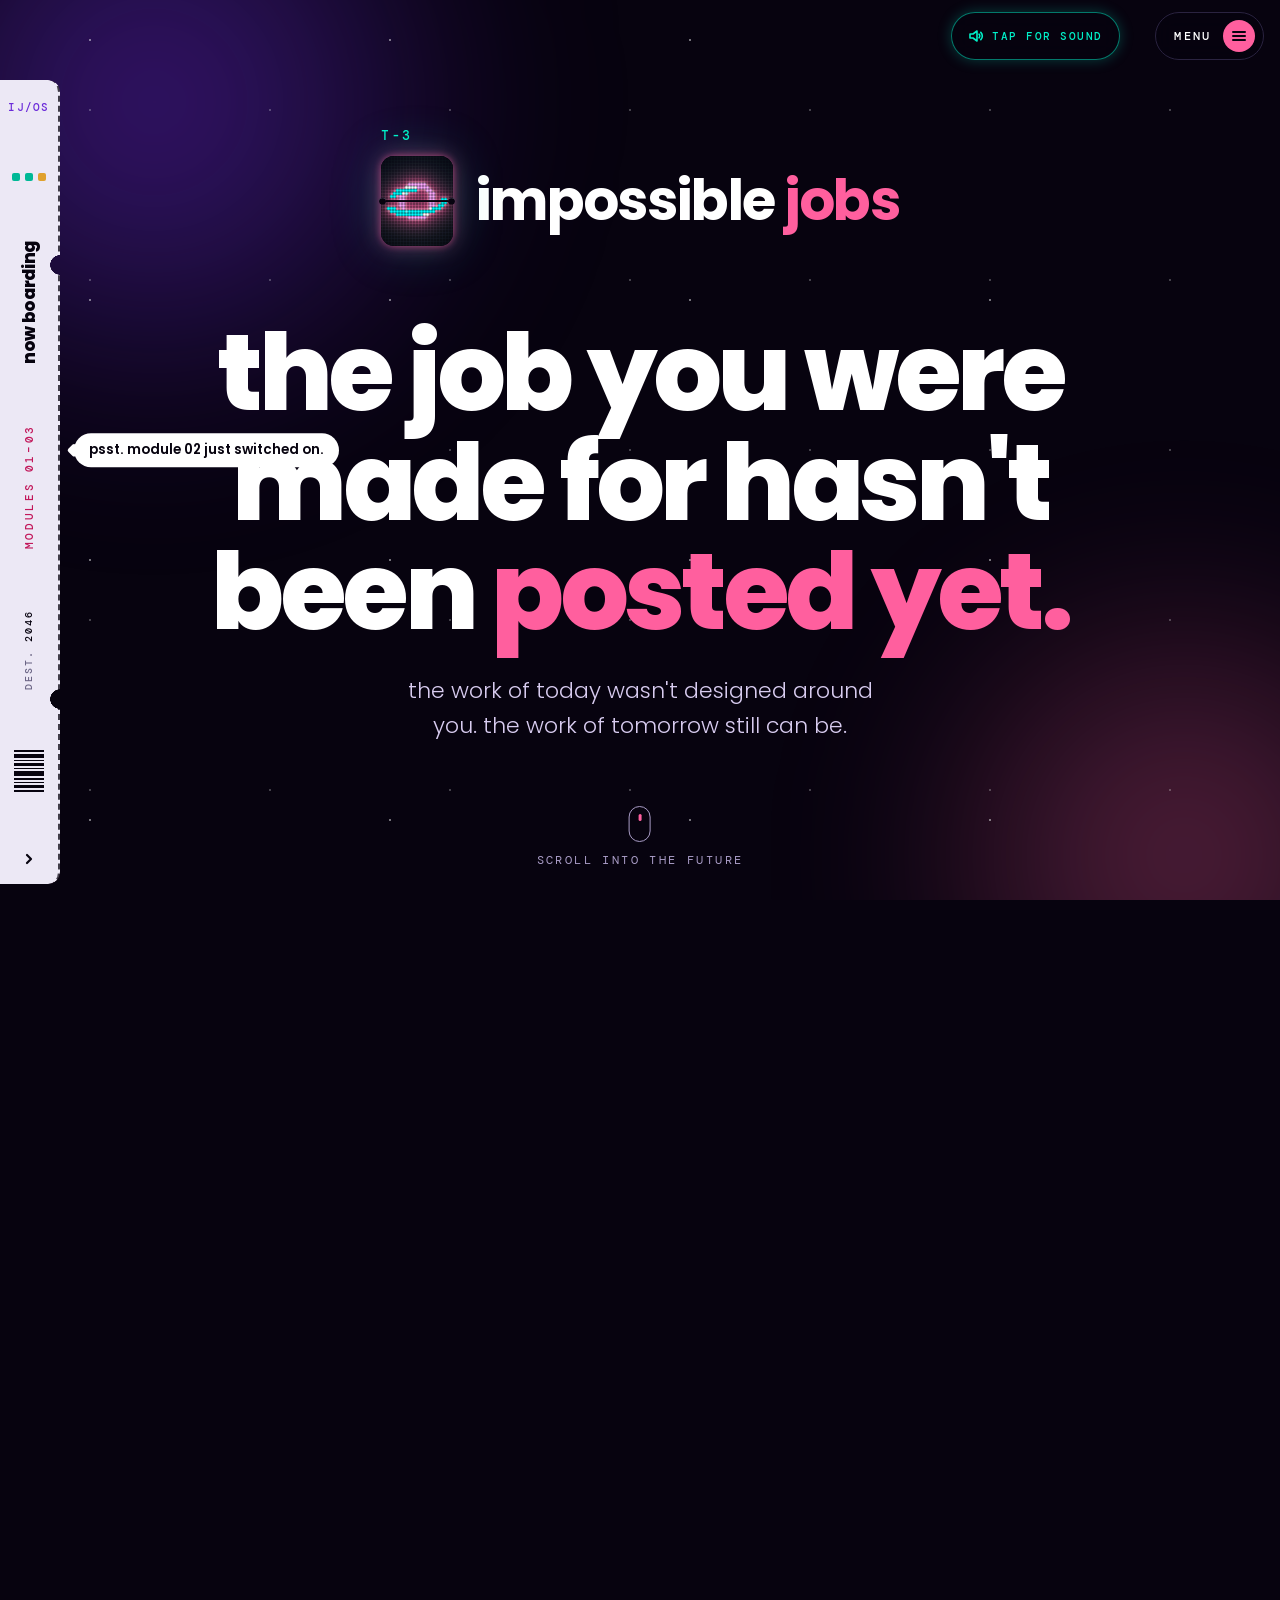
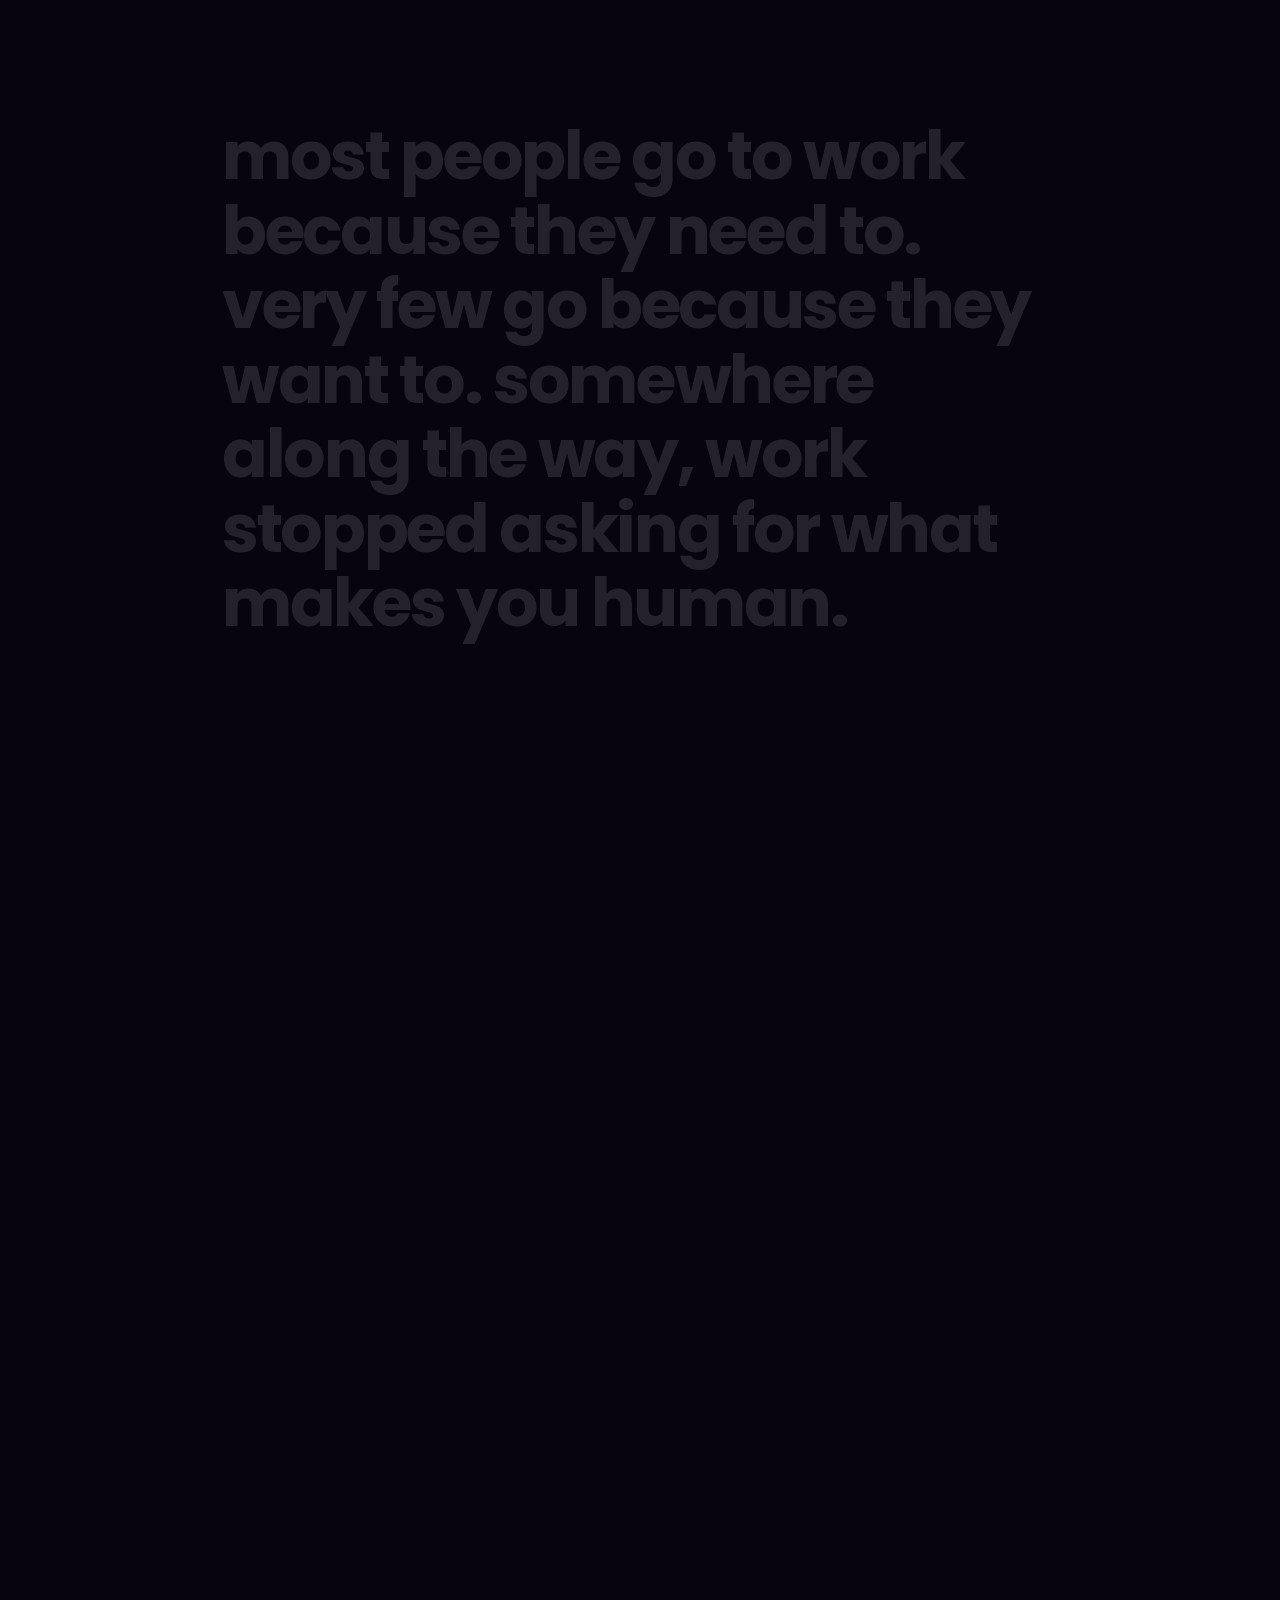
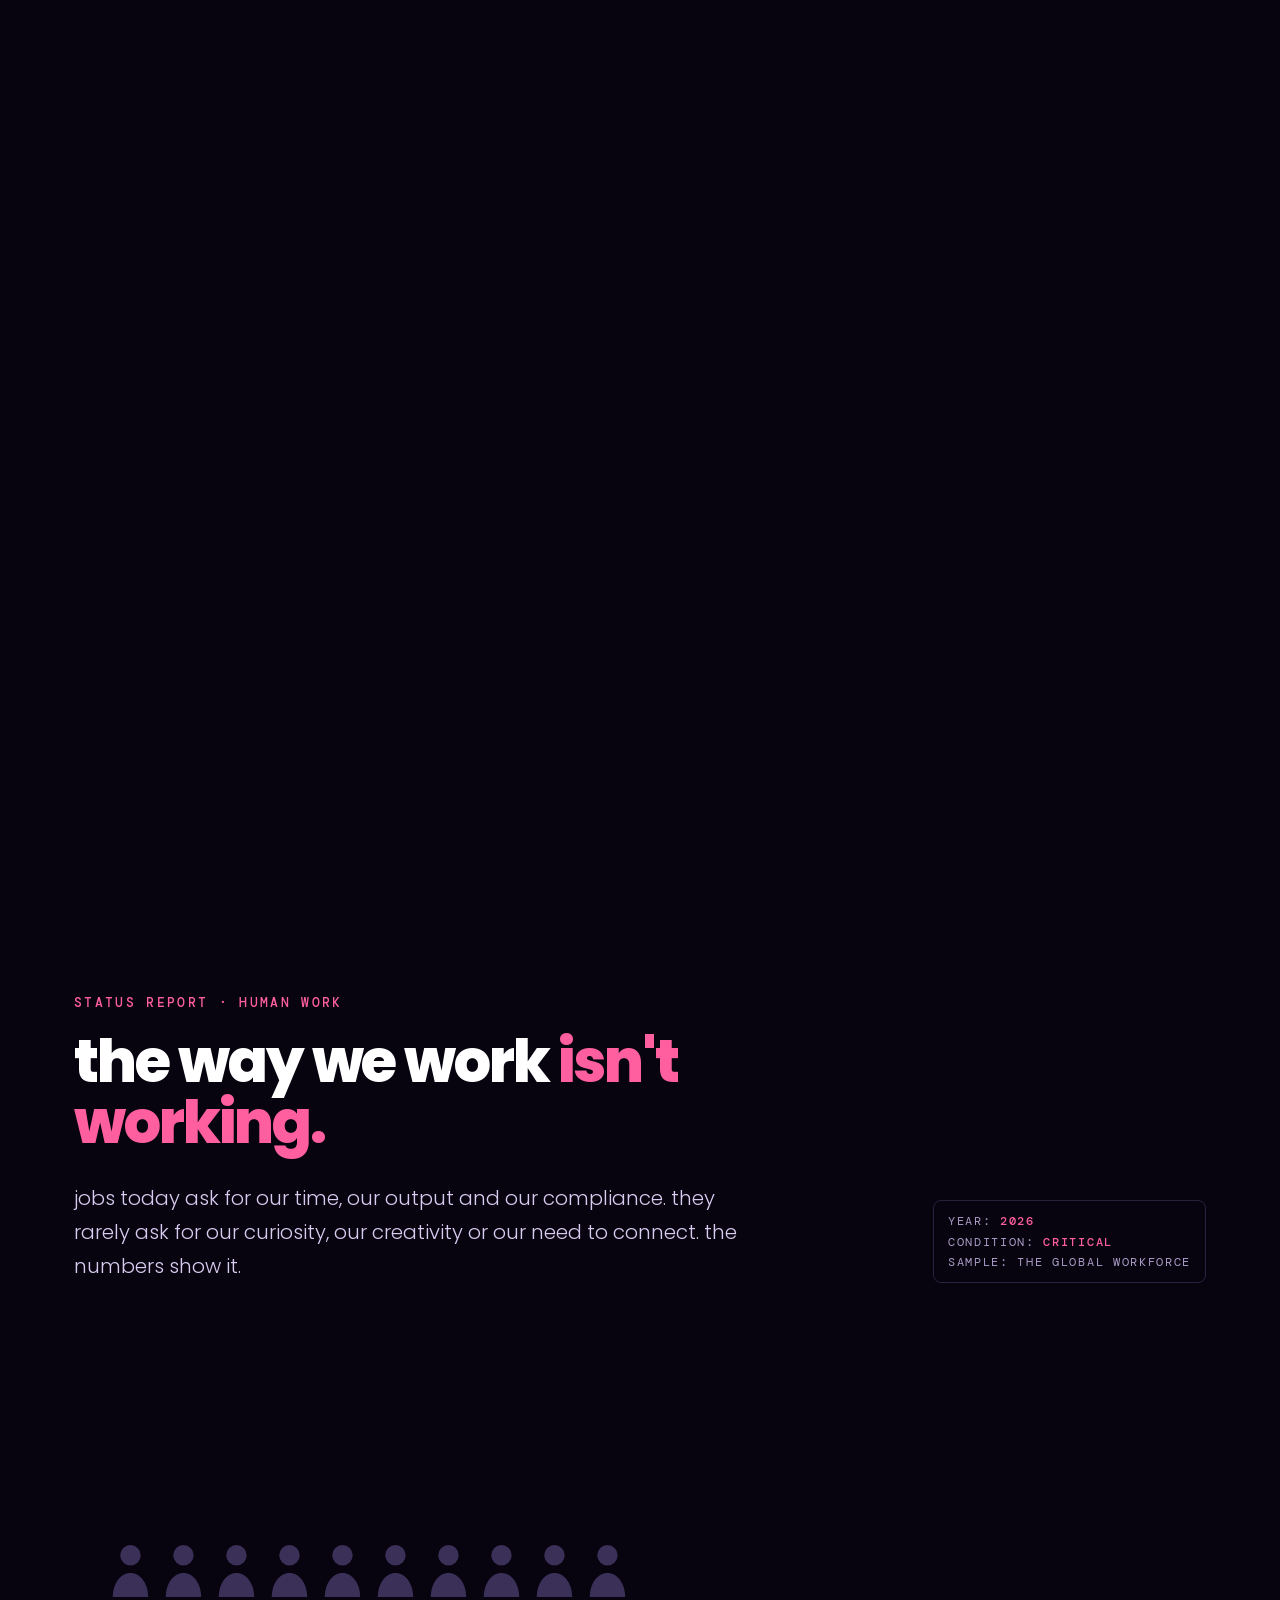
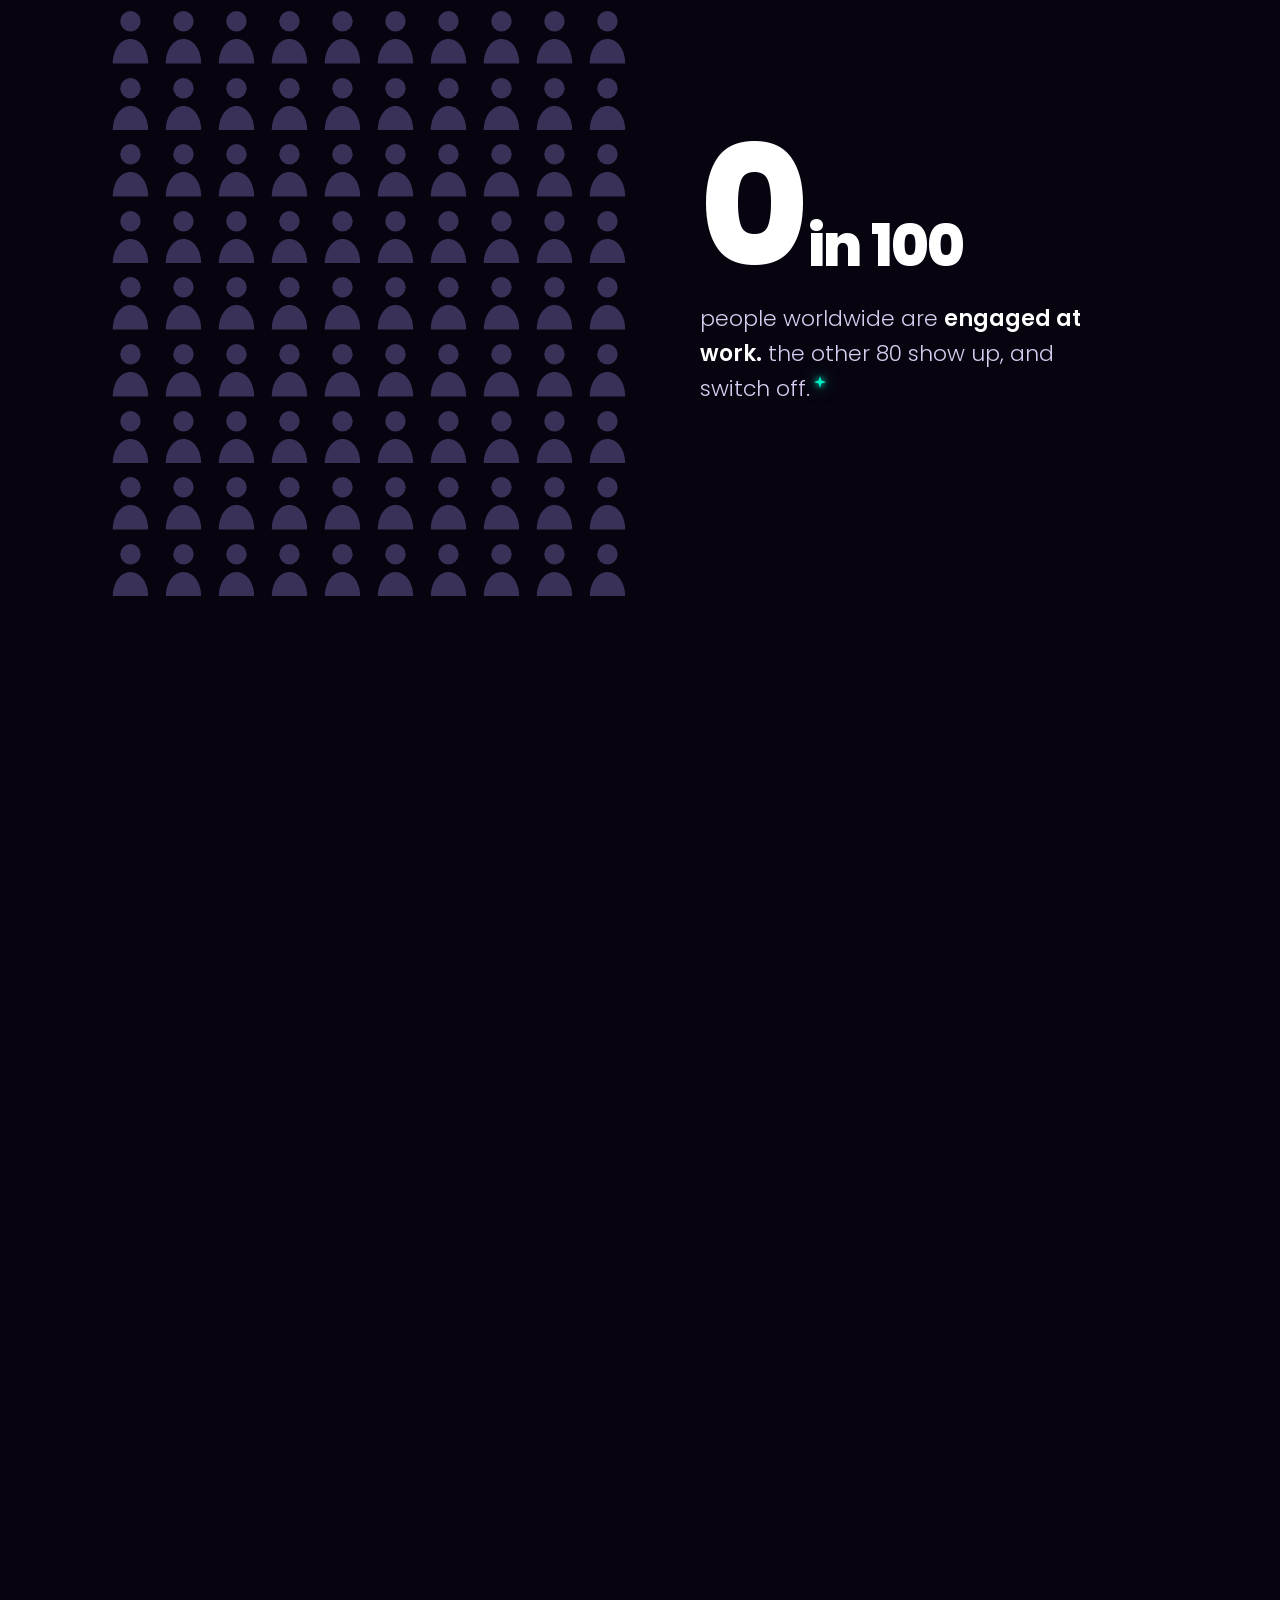
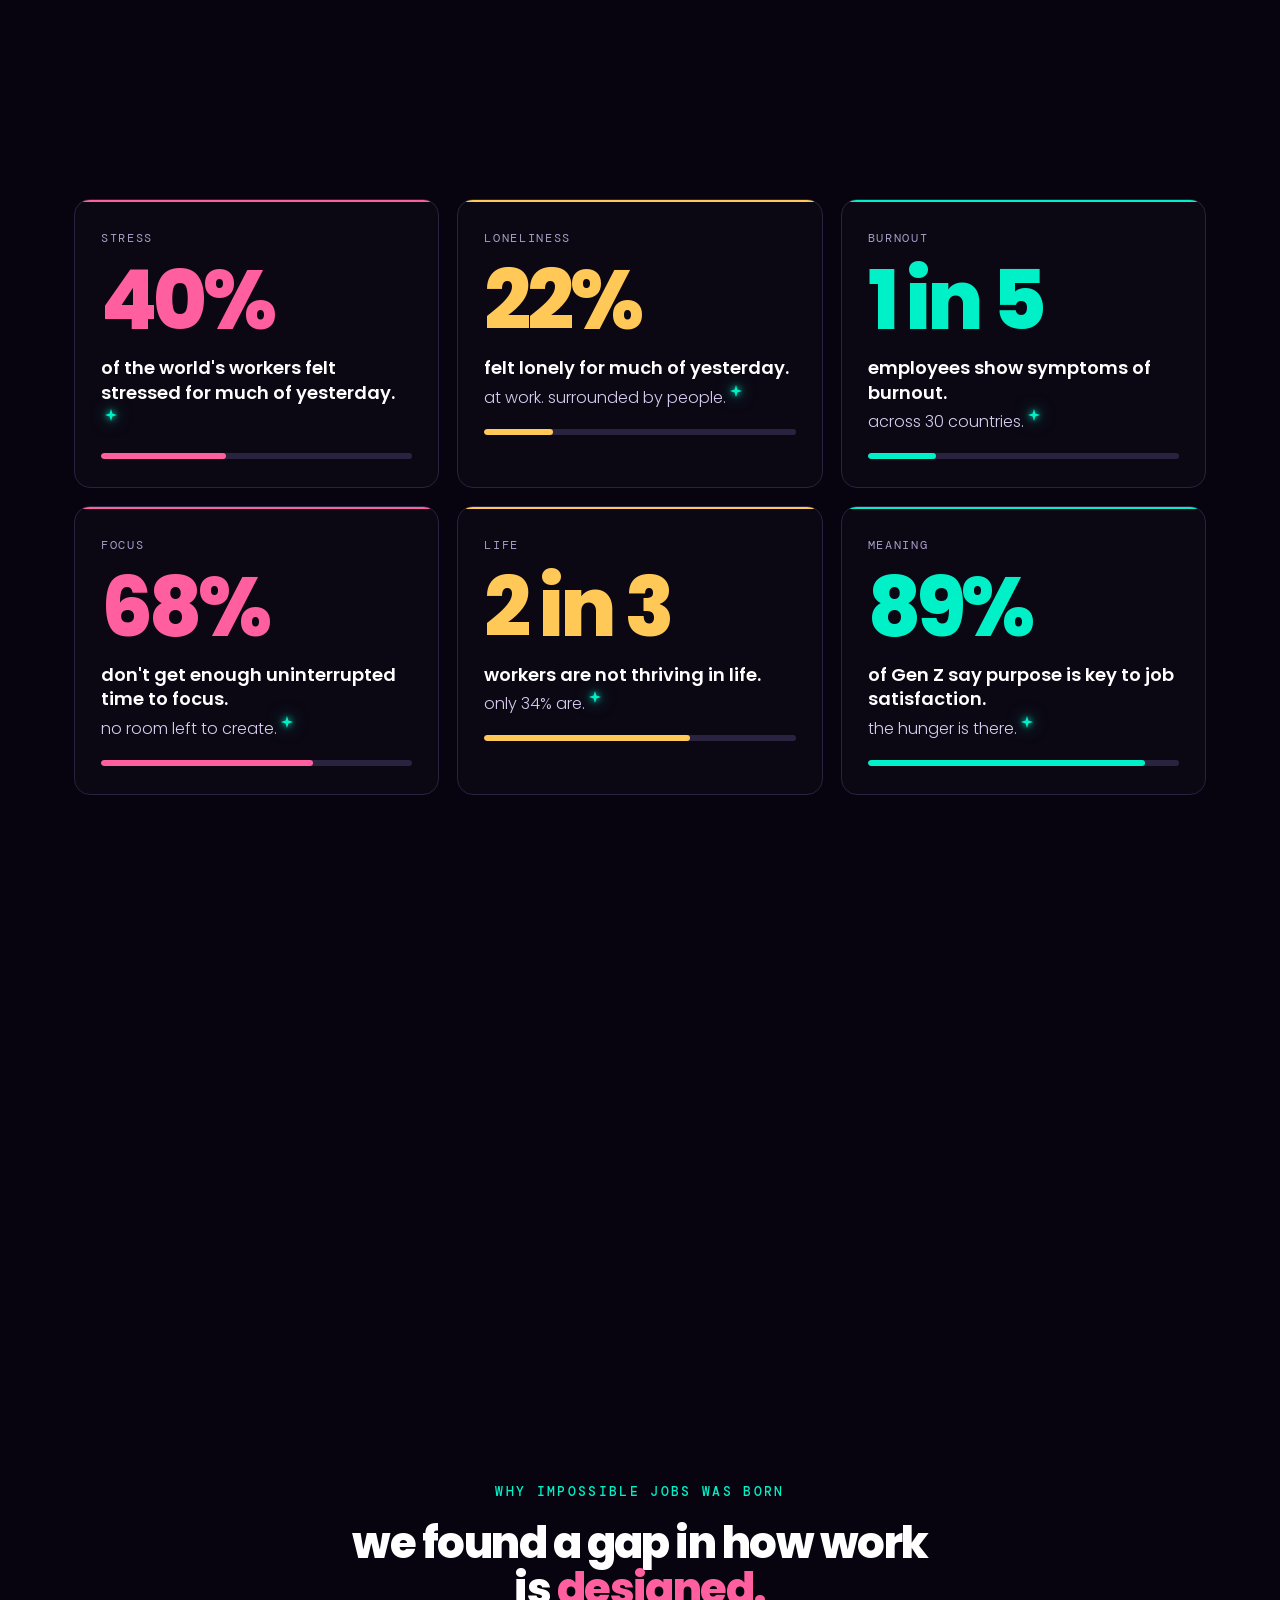
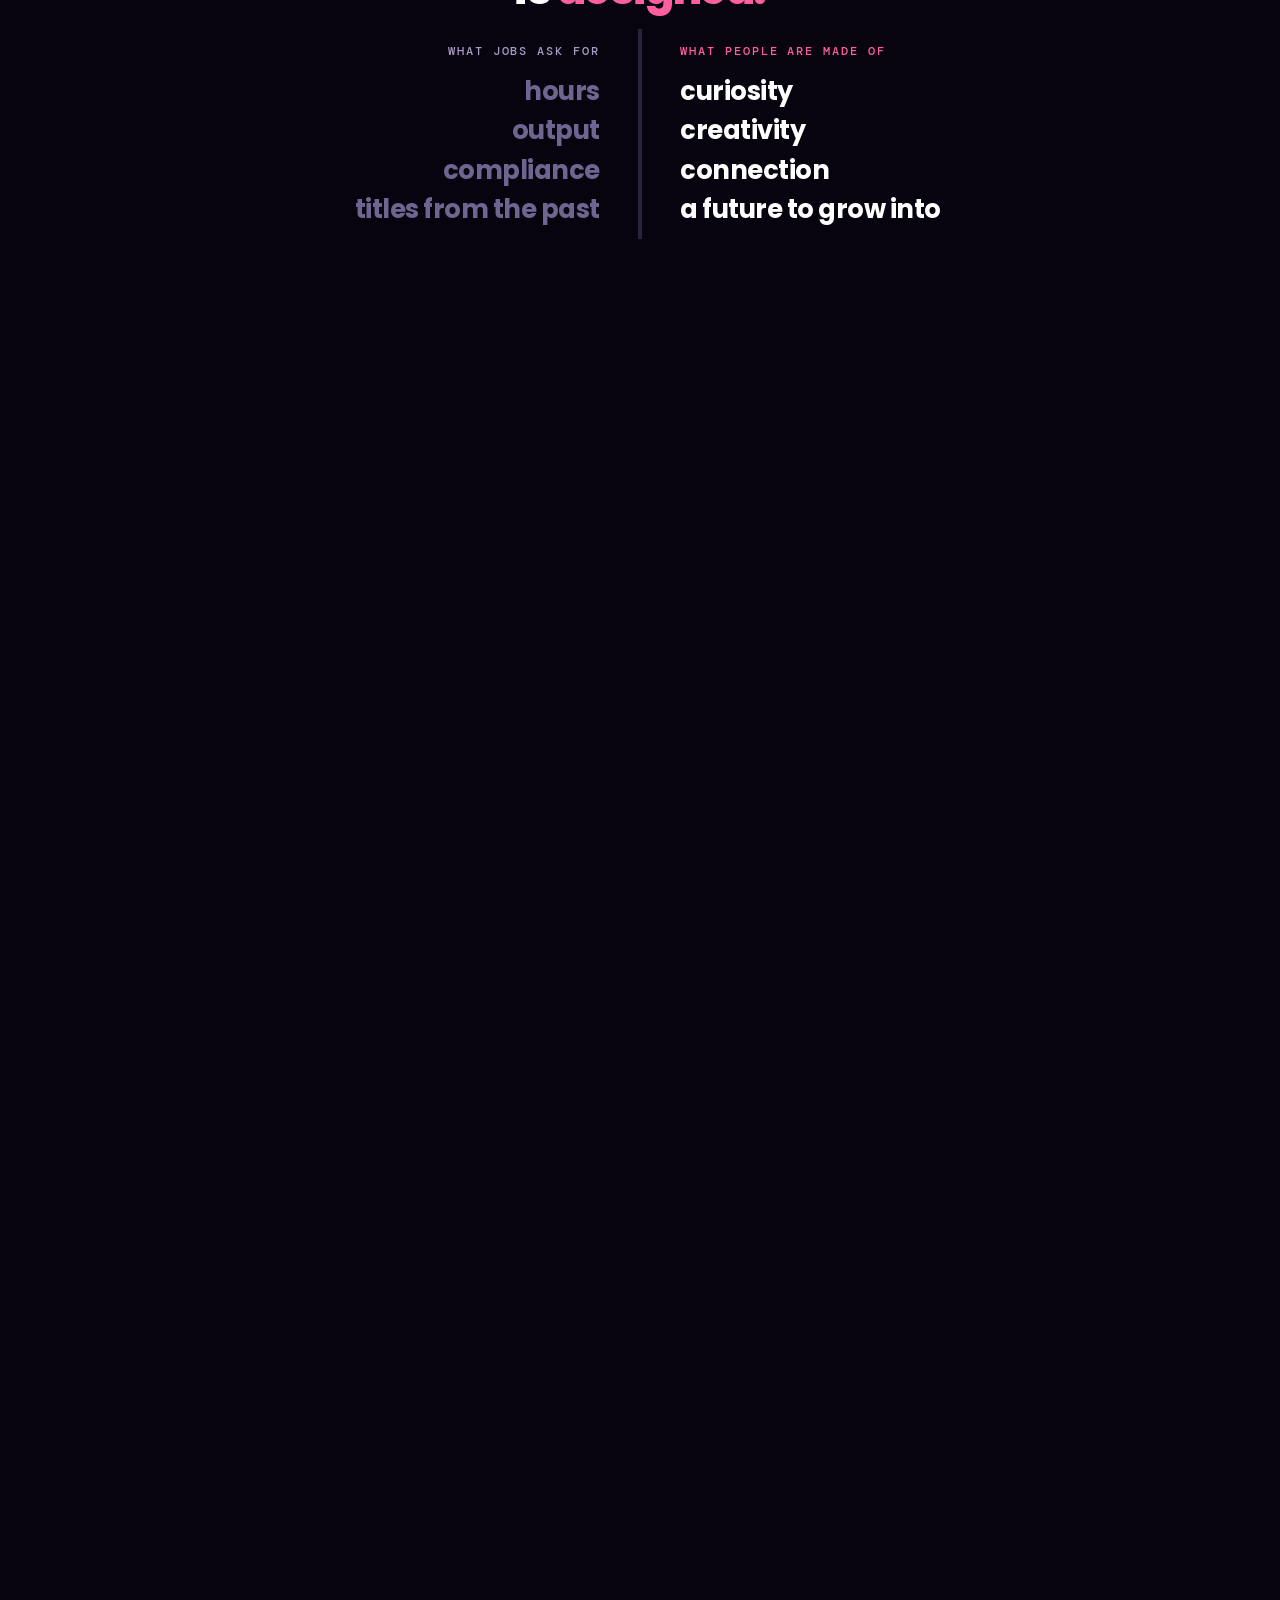
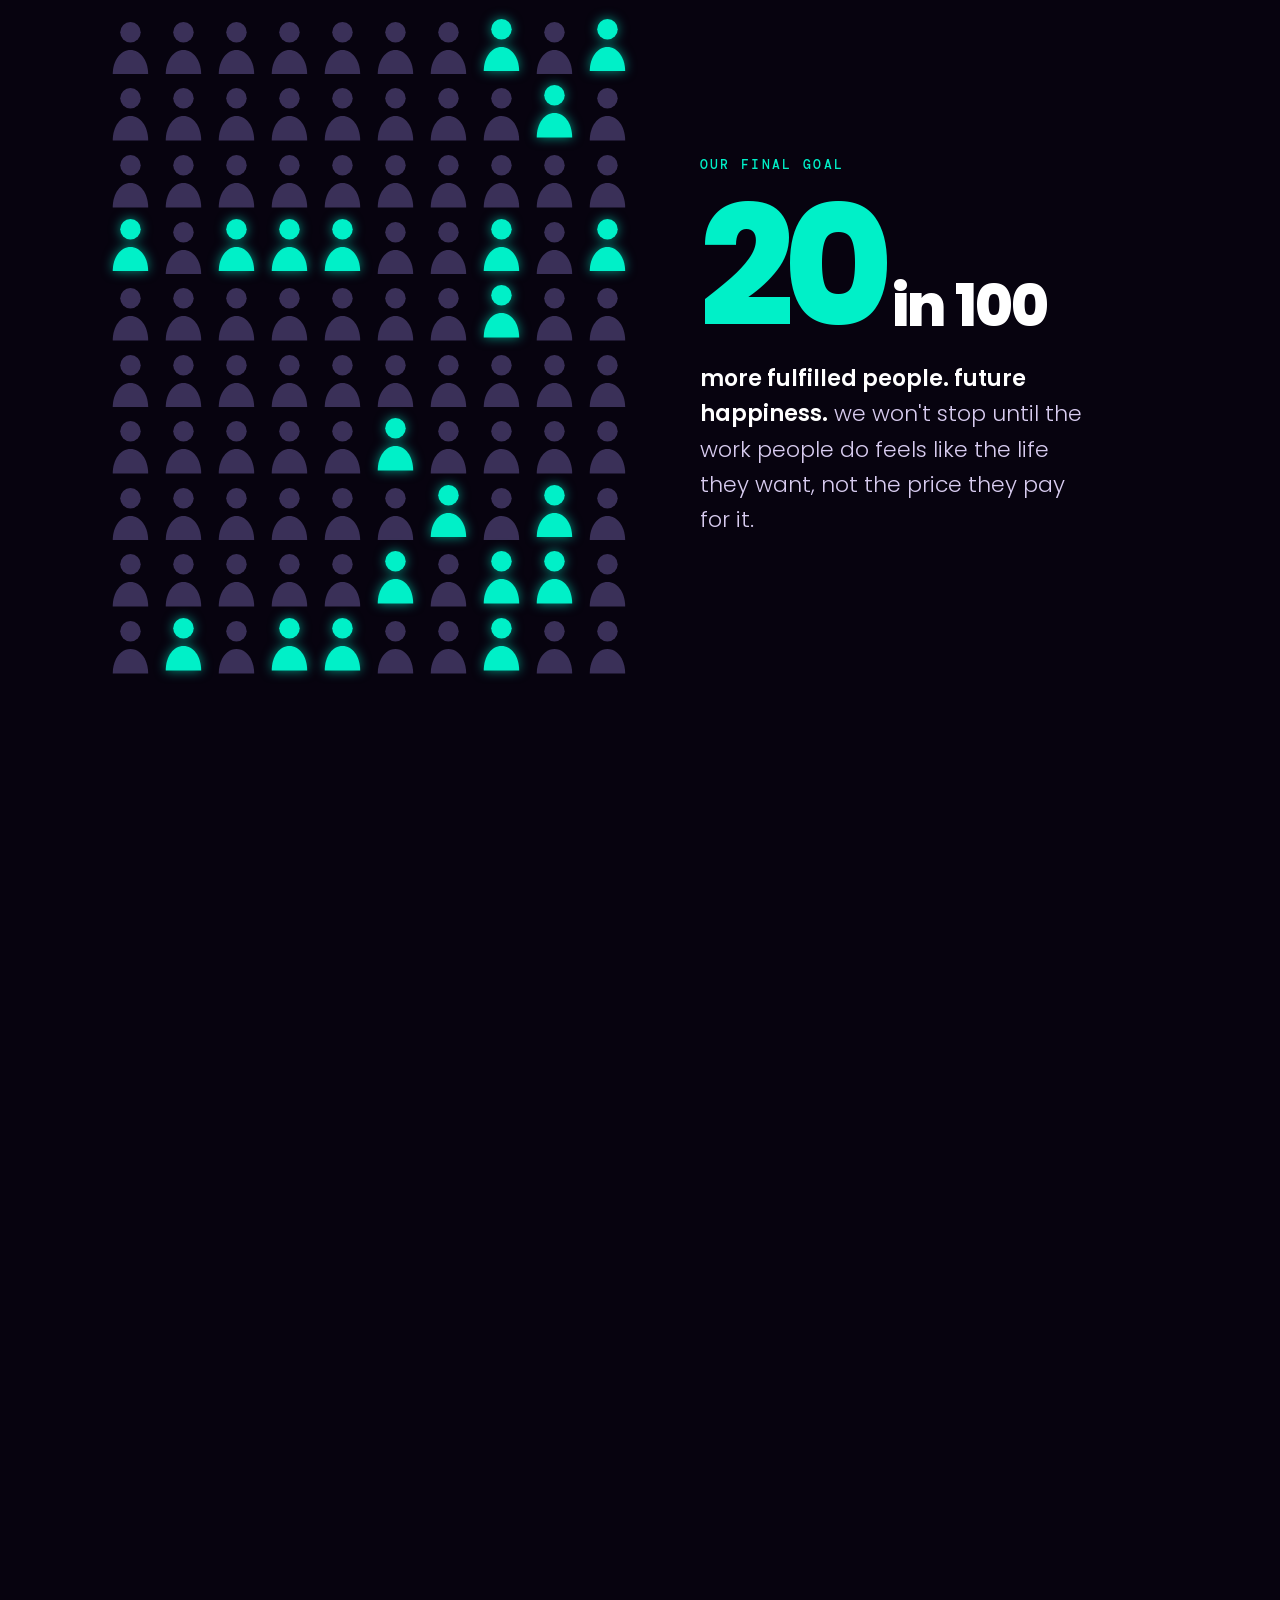
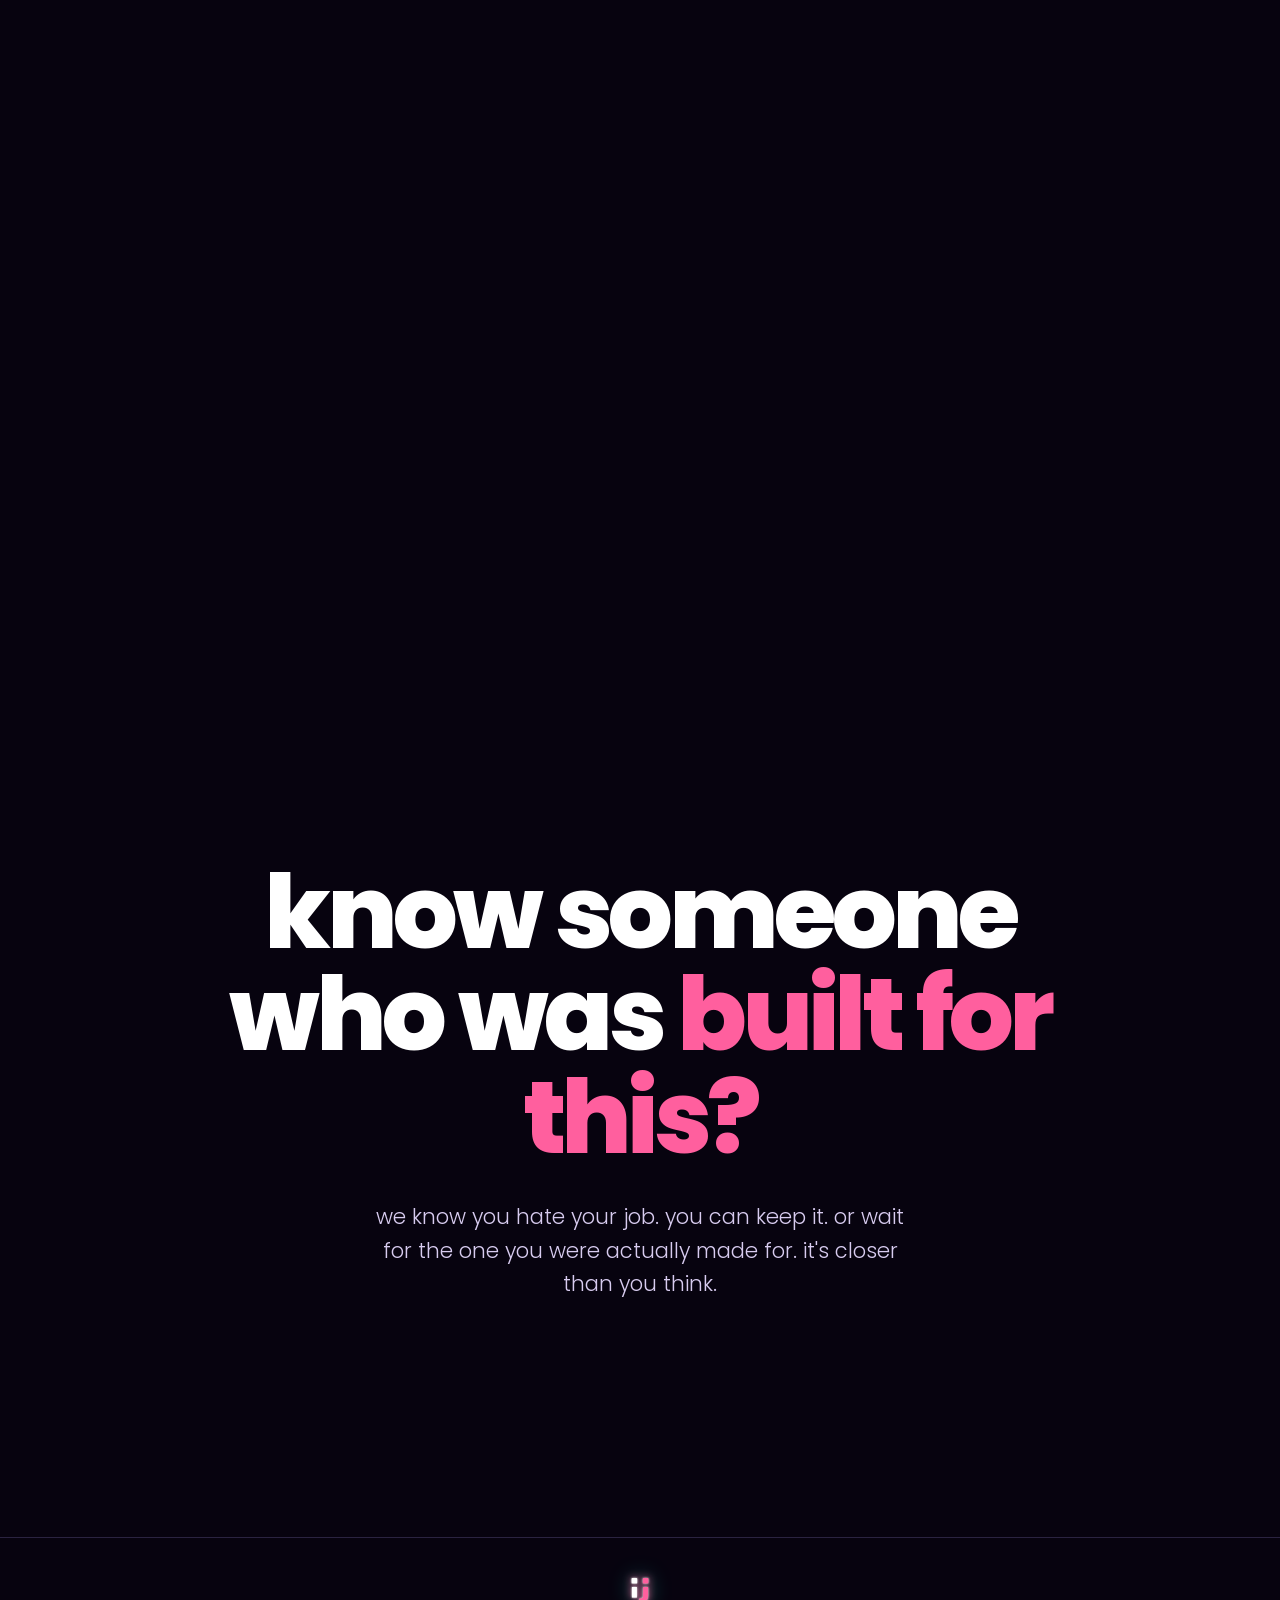
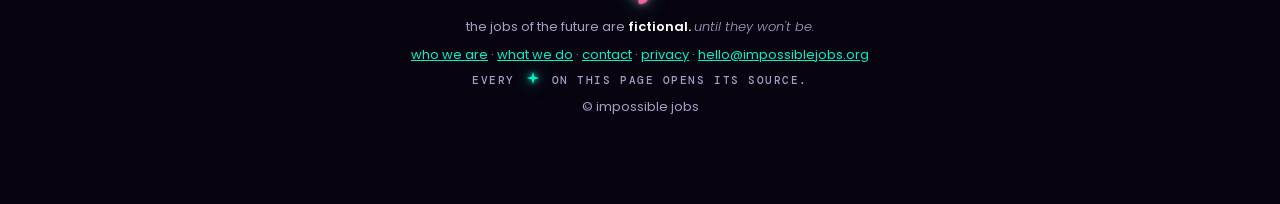
==== commit c8832260: "Add files via upload" ====
--- a/index.html
+++ b/index.html
@@ -11,6 +11,7 @@
 <meta property="og:description" content="the job you were made for hasn't been posted yet.">
 <meta property="og:image" content="https://impossiblejobs.org/og.png">
 <meta name="twitter:card" content="summary_large_image">
+
 <link rel="icon" href="favicon.svg" type="image/svg+xml">
 <link rel="preconnect" href="https://fonts.googleapis.com">
 <link rel="preconnect" href="https://fonts.gstatic.com" crossorigin>
@@ -59,7 +60,7 @@
           <p>some will help you understand yourself. some will show you futures you didn't know you could want. some will put you to the test. a few we can't describe yet. temporal regulations. you understand.</p>
           <ul class="roadmap">
             <li class="on"><i></i>module 01 · the job board · online</li>
-            <li class="soon"><i></i>module 02 · find who you are · activating</li>
+            <li class="on"><i></i>module 02 · find who you are · online</li>
             <li class="soon"><i></i>module 03 · think you can do it? · activating</li>
             <li><i></i>modules 04 to ∞ · classified</li>
           </ul>
@@ -91,7 +92,7 @@
   <nav class="mrail" id="mrail" aria-label="modules">
     <button class="mrail-tab" type="button" aria-expanded="false" aria-controls="mrailPanel">
       <span class="stub-os" aria-hidden="true">IJ/OS</span>
-      <span class="mrail-leds" aria-hidden="true"><i></i><i class="wait"></i><i class="wait b"></i></span>
+      <span class="mrail-leds" aria-hidden="true"><i></i><i></i><i class="wait b"></i></span>
       <span class="stub-board" aria-hidden="true">now boarding</span>
       <span class="mrail-lbl" aria-hidden="true">modules 01–03</span>
       <span class="stub-dest" aria-hidden="true">dest. <b>2046</b></span>
@@ -99,12 +100,12 @@
       <svg class="mrail-chev" width="14" height="14" viewBox="0 0 14 14" fill="none" stroke="currentColor" stroke-width="2.2" stroke-linecap="round" stroke-linejoin="round" aria-hidden="true"><path d="M5 3l4 4-4 4"/></svg>
       <span class="mrail-sr">now boarding: open the modules</span>
     </button>
-    <span class="mrail-nudge" aria-hidden="true">psst. module 01 just switched on.</span>
+    <span class="mrail-nudge" aria-hidden="true">psst. module 02 just switched on.</span>
     <div class="mrail-panel" id="mrailPanel" role="region" aria-label="the modules">
       <span class="mrail-scan" aria-hidden="true"></span>
       <div class="mrail-head">
         <div>
-          <p class="mrail-eyebrow"><span class="dot"></span>boarding pass · 1 online, 2 activating</p>
+          <p class="mrail-eyebrow"><span class="dot"></span>boarding pass · 2 online, 1 activating</p>
           <h2 class="mrail-h">the first three modules are <em>switching on.</em></h2>
         </div>
         <button class="mrail-close" type="button" aria-label="close the modules"><svg width="12" height="12" viewBox="0 0 12 12" fill="none" stroke="currentColor" stroke-width="2" stroke-linecap="round" aria-hidden="true"><path d="M2 2l8 8M10 2l-8 8"/></svg></button>
@@ -122,18 +123,18 @@
             <div class="cta"><span>enter the job board</span><span class="arrow" aria-hidden="true"><svg width="18" height="18" viewBox="0 0 18 18" fill="none" stroke="currentColor" stroke-width="2.2" stroke-linecap="round" stroke-linejoin="round"><path d="M3 9h12M10 4l5 5-5 5"/></svg></span></div>
           </div>
         </a>
-        <div class="mod activating" data-i="1" data-status="activating" style="--w:64%; --d:.35s">
+        <a class="mod online" data-i="1" href="drift.html" data-status="online" style="--w:100%; --d:.35s; --c:#00f0c8">
           <span class="scan"></span>
-          <div class="top"><span>module 02</span><span class="status"><i></i><b>activating</b></span></div>
-          <svg class="icon" viewBox="0 0 76 76" fill="none" stroke-width="2" stroke-linecap="round" aria-hidden="true"><circle cx="38" cy="38" r="31" stroke="#ff5f9e" stroke-dasharray="4 6"/><circle cx="38" cy="38" r="21" stroke="#00f0c8"/><circle cx="38" cy="32" r="6" stroke="#ffffff"/><path d="M27 50c2-6.5 6-9.5 11-9.5s9 3 11 9.5" stroke="#ffffff"/></svg>
+          <div class="top"><span>module 02</span><span class="status"><i></i><b>online</b></span></div>
+          <svg class="icon" viewBox="0 0 76 76" fill="none" stroke-width="2" stroke-linecap="round" aria-hidden="true"><circle cx="38" cy="38" r="31" stroke="#ff5f9e" stroke-dasharray="4 6"/><circle cx="38" cy="38" r="21" stroke="#00f0c8"/><path d="M38 38V12" stroke="#ff5f9e"/><path d="M38 38l16-19" stroke="#ffffff" stroke-dasharray="3 4"/><circle cx="38" cy="38" r="3" fill="#00f0c8" stroke="#00f0c8"/></svg>
           <h3>find who you are</h3>
-          <p>before the job, the person. discover what you're actually made of, and what you were made for.</p>
+          <p>how far your days drift from what you were made for.</p>
           <div class="foot">
-            <div class="boot"><span>system status</span><span class="pct">64%</span></div>
+            <div class="boot"><span>system status</span><span class="pct">100%</span></div>
             <div class="boot-bar"><i></i></div>
-            <div class="cta"><span>activating · stand by</span></div>
-          </div>
-        </div>
+            <div class="cta"><span>measure your drift</span><span class="arrow" aria-hidden="true"><svg width="18" height="18" viewBox="0 0 18 18" fill="none" stroke="currentColor" stroke-width="2.2" stroke-linecap="round" stroke-linejoin="round"><path d="M3 9h12M10 4l5 5-5 5"/></svg></span></div>
+          </div>
+        </a>
         <div class="mod activating" data-i="2" data-status="activating" style="--w:37%; --d:.7s">
           <span class="scan"></span>
           <div class="top"><span>module 03</span><span class="status"><i></i><b>activating</b></span></div>
--- a/holo.css
+++ b/holo.css
@@ -220,3 +220,42 @@
   .ref-star svg { animation: none; }
   .mrail-tab, .mrail-panel, .mrail .mod, .mrail-head, .mrail-foot { transition: none !important; } .mrail-tab, html.mrail-on .mrail-tab, .mrail-chev { animation: none !important; }
 }
+
+/* ---------- 4. phones (≤700px, 16 Oct): the stub lives in the bottom-left corner ----------
+   instead of riding the left edge and popping in and out beside the content, the stub sits tilted 30° in the
+   bottom-left corner (the one part of the screen that stays empty while scrolling) and peeks out along its own axis.
+   a tap swings it upright onto the left edge and the rest of the ticket unrolls from it, exactly as before.
+   desktop and tablet are untouched. */
+@media (max-width: 700px) {
+  .mrail { --stubh: 200px; --rest: 66px; --tilt: 30deg; }
+  .mrail-tab { top: calc(100% - var(--stubh)); bottom: 0; transform-origin: 0 100%;
+    justify-content: flex-start; border-radius: 12px 12px 0 0;
+    transform: rotate(var(--tilt)) translateY(100%);
+    /* going back to the corner waits for the ticket to roll back up first */
+    transition: opacity .7s, top .6s cubic-bezier(.2,.9,.2,1) .55s, bottom .6s cubic-bezier(.2,.9,.2,1) .55s,
+      transform .6s cubic-bezier(.2,.9,.2,1) .55s, border-radius .3s .55s, background .3s; }
+  .mrail:not(.open) .mrail-lbl, .mrail:not(.open) .stub-dest, .mrail:not(.open) .stub-code, .mrail:not(.open) .mrail-chev { display: none; }
+  html.mrail-on .mrail-tab { transform: rotate(var(--tilt)) translateY(calc(var(--stubh) - var(--rest))); animation-name: stubPeekCorner; }
+  @keyframes stubPeekCorner {
+    0%, 78%, 100% { transform: rotate(var(--tilt)) translateY(calc(var(--stubh) - var(--rest))); }
+    84%, 88% { transform: rotate(var(--tilt)) translateY(16px); }
+    94% { transform: rotate(var(--tilt)) translateY(calc(var(--stubh) - var(--rest))); }
+  }
+  .mrail:not(.open) .mrail-tab:hover, .mrail:not(.open) .mrail-tab:focus-visible { transform: rotate(var(--tilt)) translateY(16px); }
+  /* open: it swings upright into the left edge, full height, then the ticket unrolls */
+  .mrail.open .mrail-tab { top: var(--rt); bottom: var(--rb); justify-content: space-between; border-radius: 0;
+    transition: opacity .7s, top .55s cubic-bezier(.2,.9,.2,1), bottom .55s cubic-bezier(.2,.9,.2,1),
+      transform .55s cubic-bezier(.2,.9,.2,1), border-radius .2s, background .3s; }
+  .mrail.open .mrail-panel { transition: clip-path .75s cubic-bezier(.7,0,.2,1) .45s, visibility 0s; }
+  .mrail.open .mrail-scan { animation-delay: .7s; }
+  .mrail.open .mrail-head { transition-delay: .65s; }
+  .mrail.open .mrail-foot { transition-delay: 1.1s; }
+  .mrail.open .mod[data-i="0"] { transition-delay: .73s, .73s, 0s, 0s; }
+  .mrail.open .mod[data-i="1"] { transition-delay: .85s, .85s, 0s, 0s; }
+  .mrail.open .mod[data-i="2"] { transition-delay: .97s, .97s, 0s, 0s; }
+  /* the one-time nudge: the stub slides out to show "now boarding" and the bubble sits beside its head */
+  .mrail.nudge:not(.open) .mrail-tab { animation: none; transform: rotate(var(--tilt)) translateY(16px); }
+  .mrail-nudge { top: auto; bottom: 122px; left: 138px; translate: none; }
+  /* the menu no longer needs to clear the left edge, only the corner */
+  html.menu-open .menu-inner { padding-left: 24px; padding-bottom: 140px; }
+}
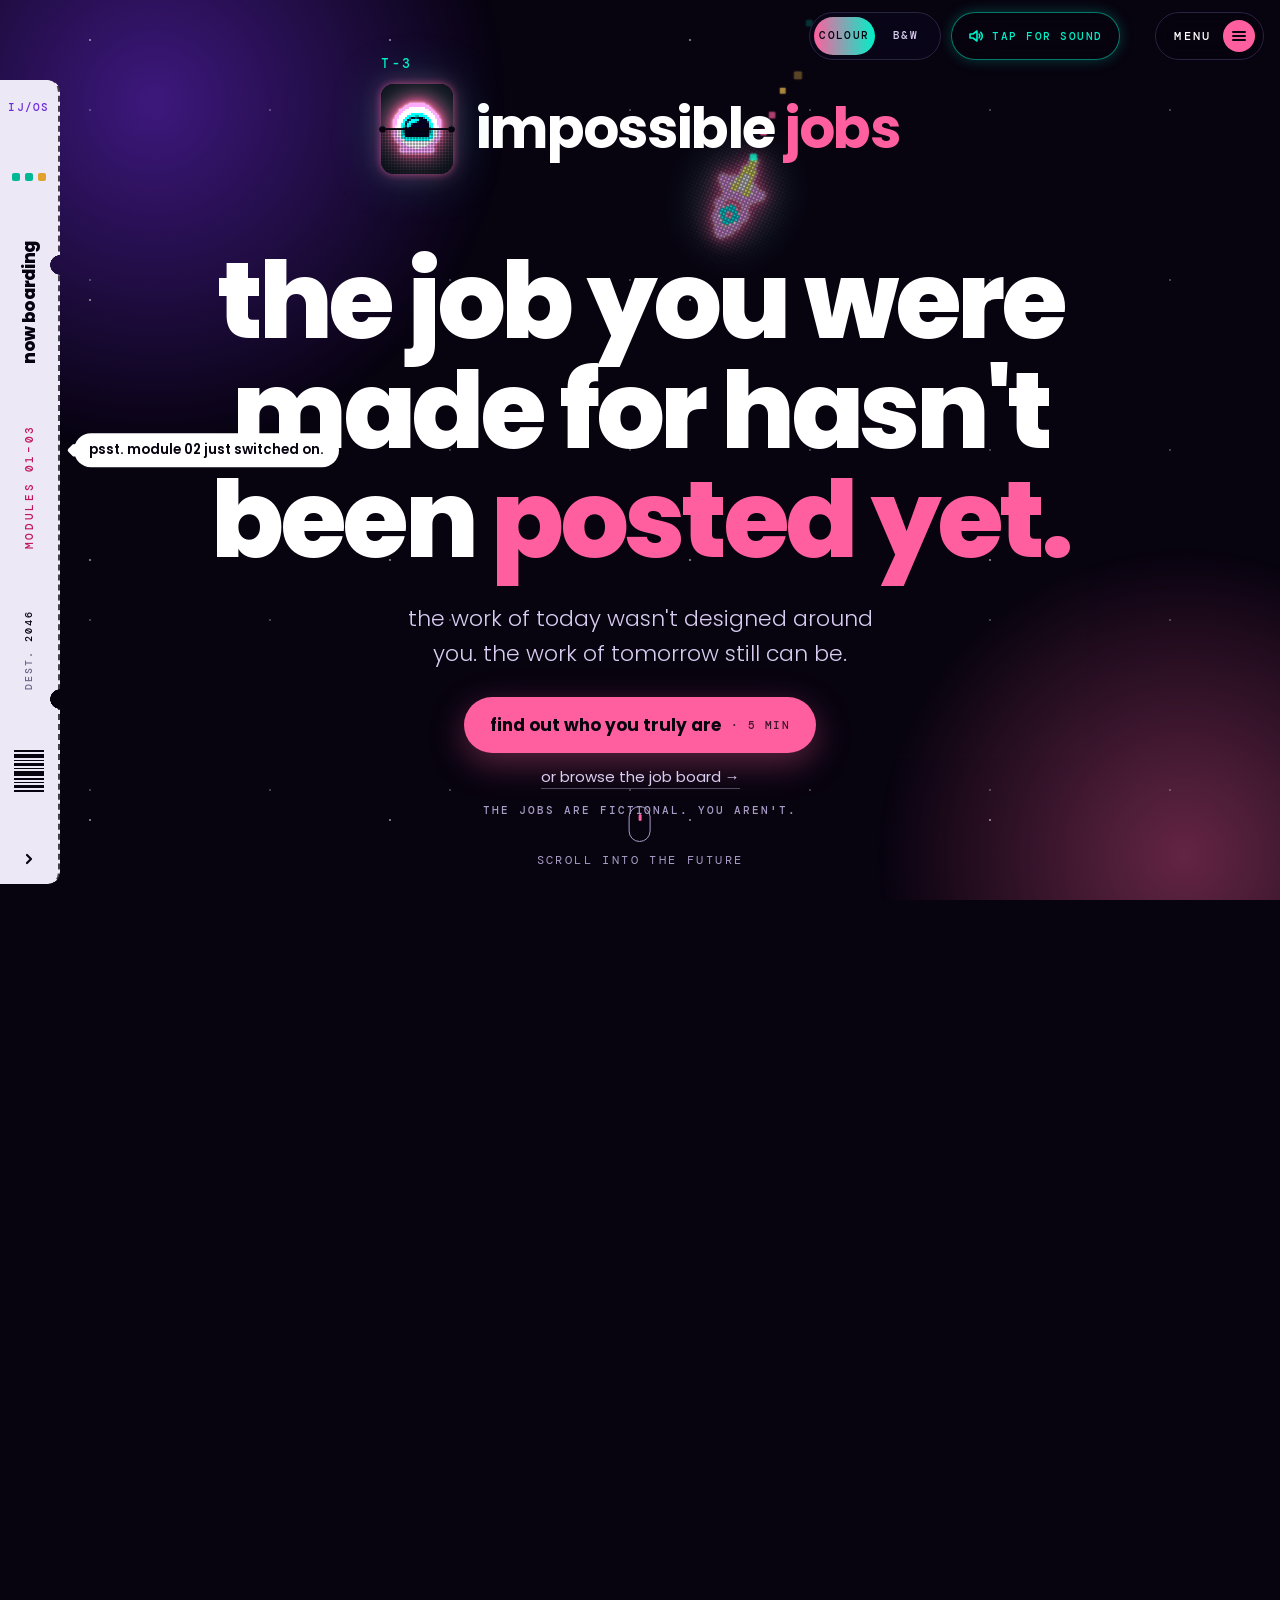
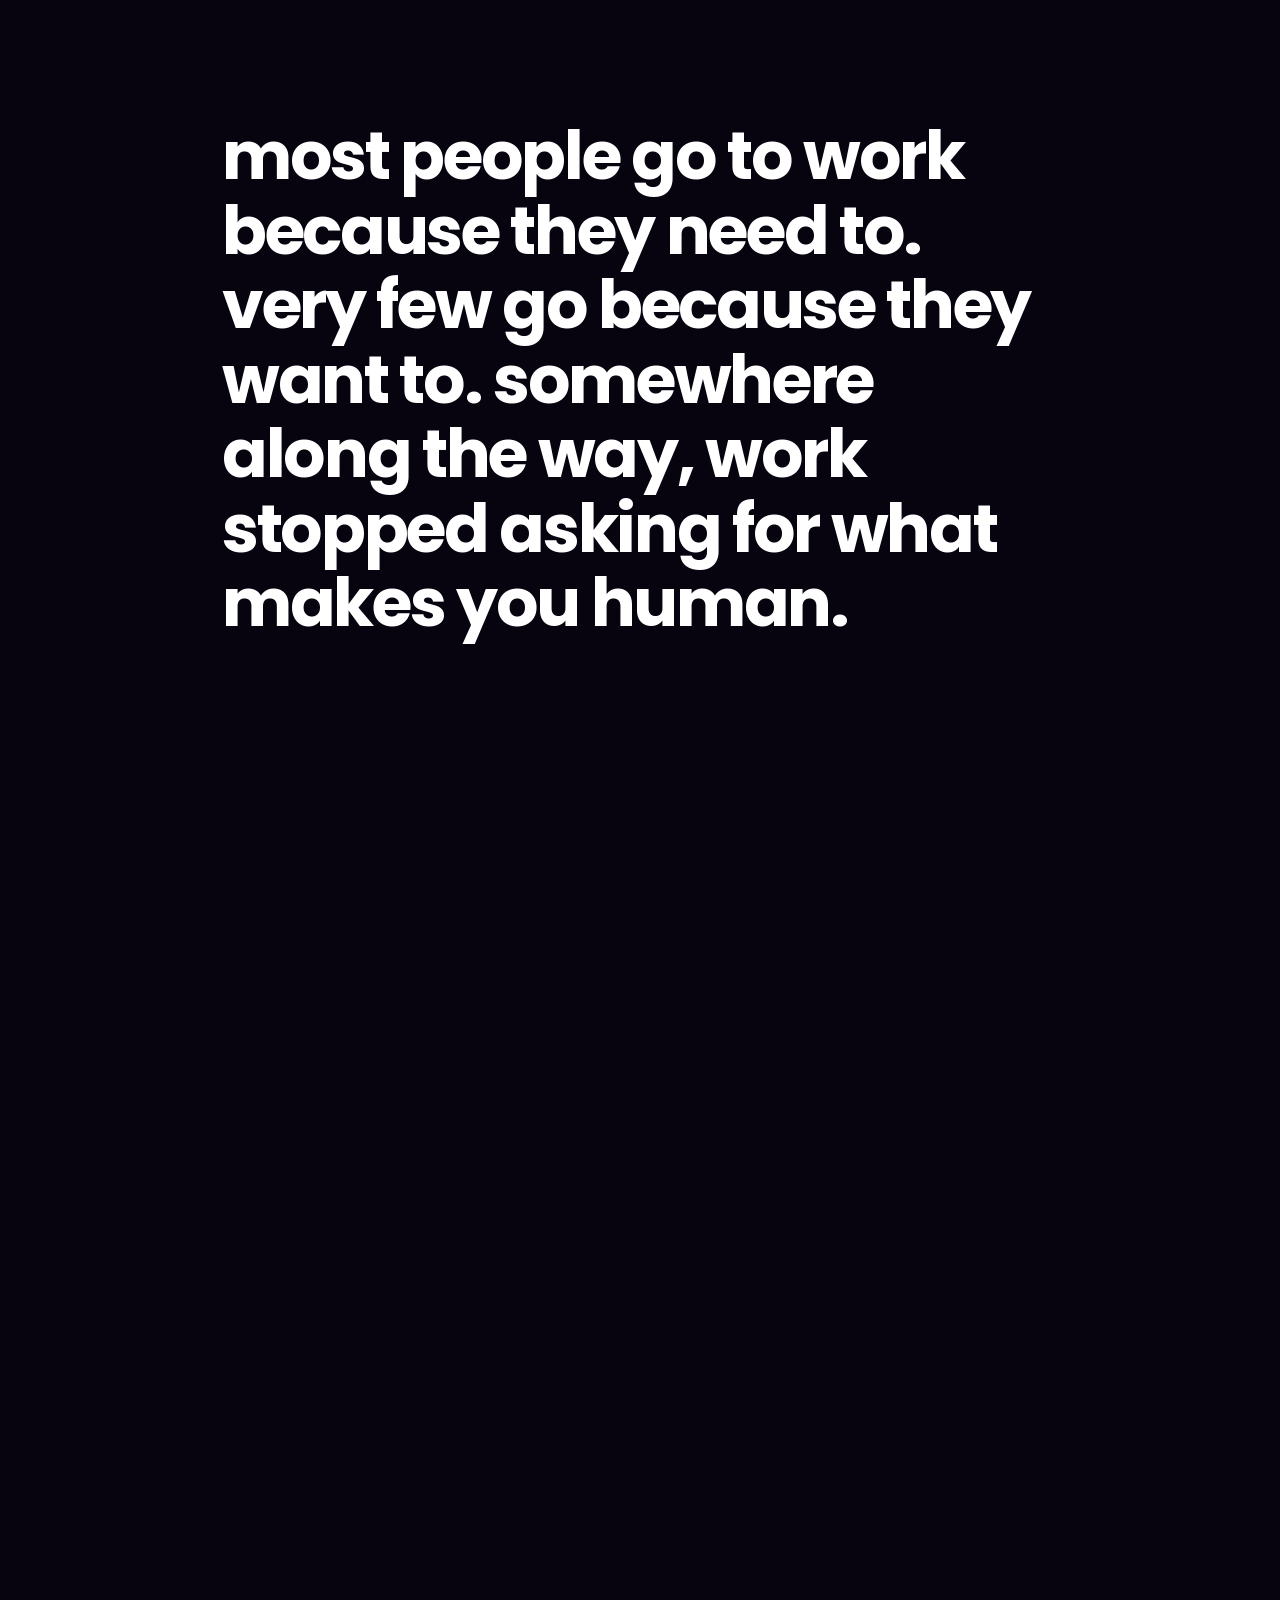
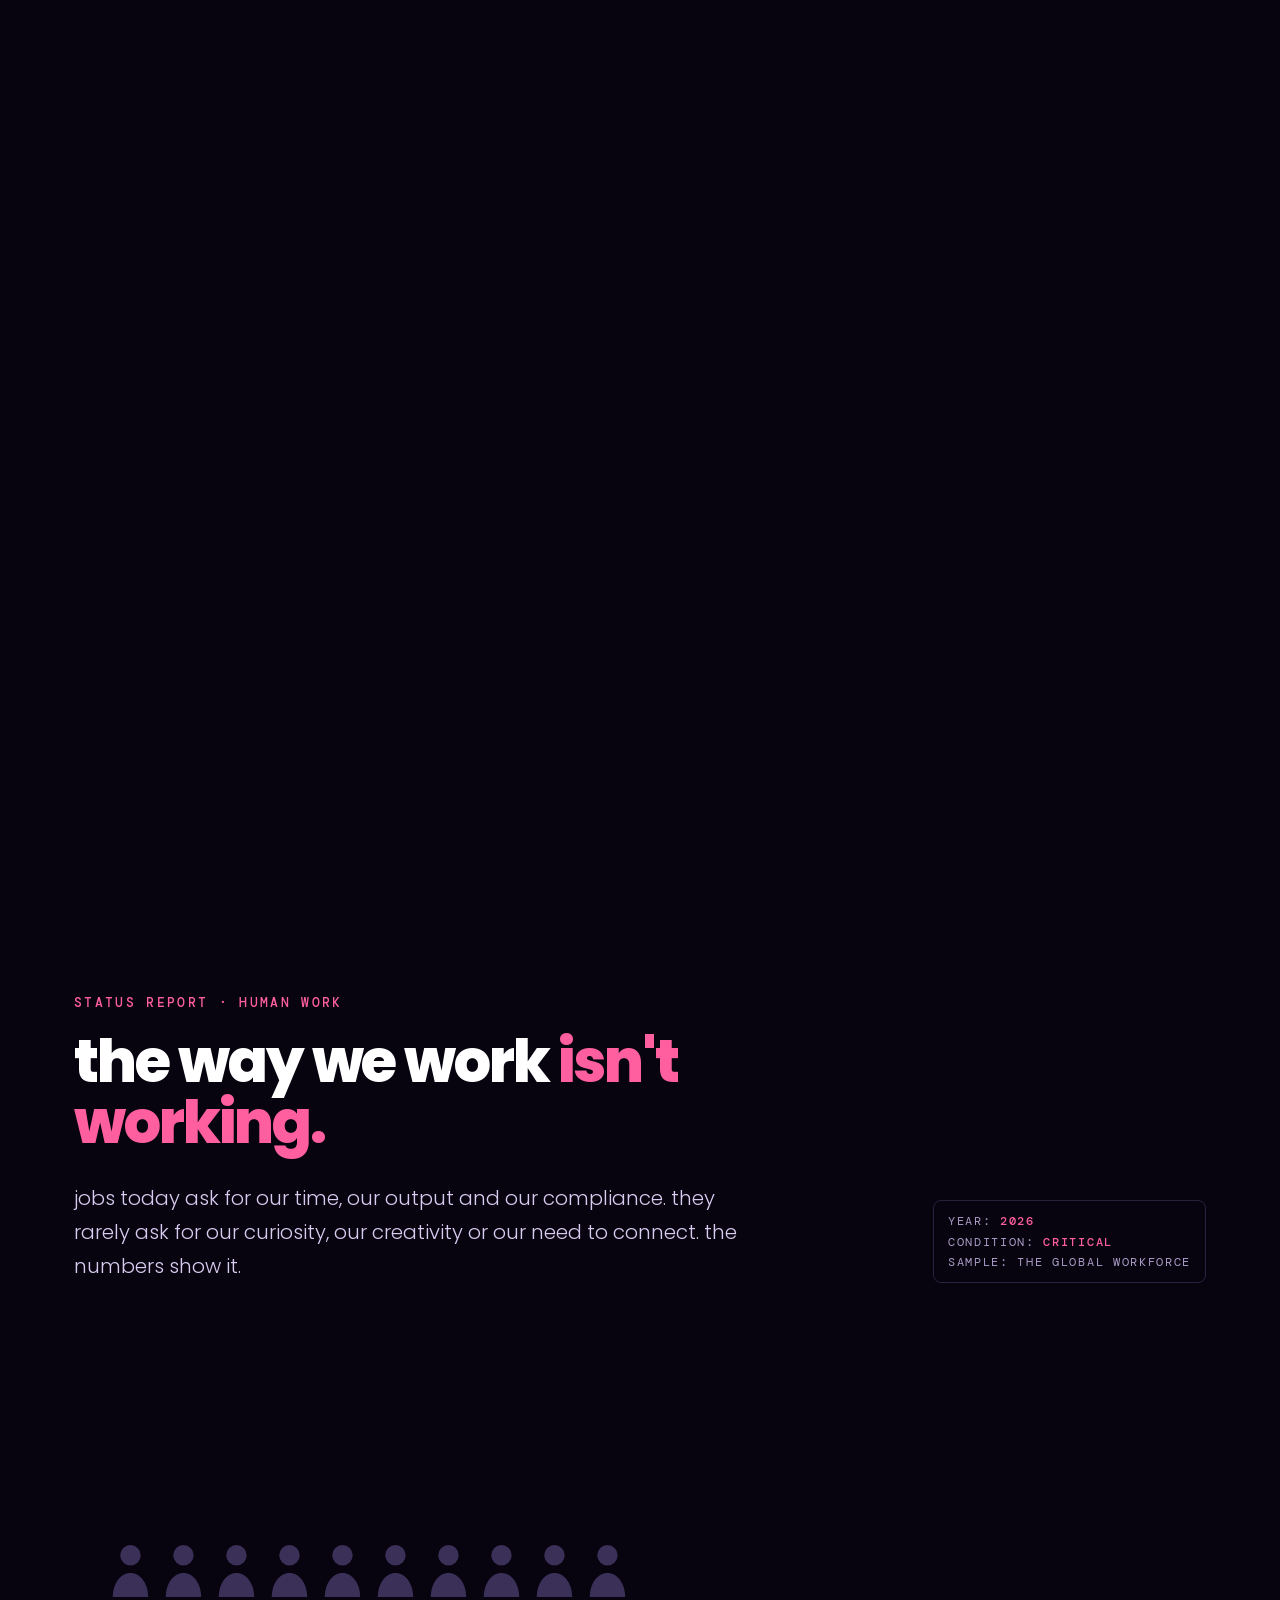
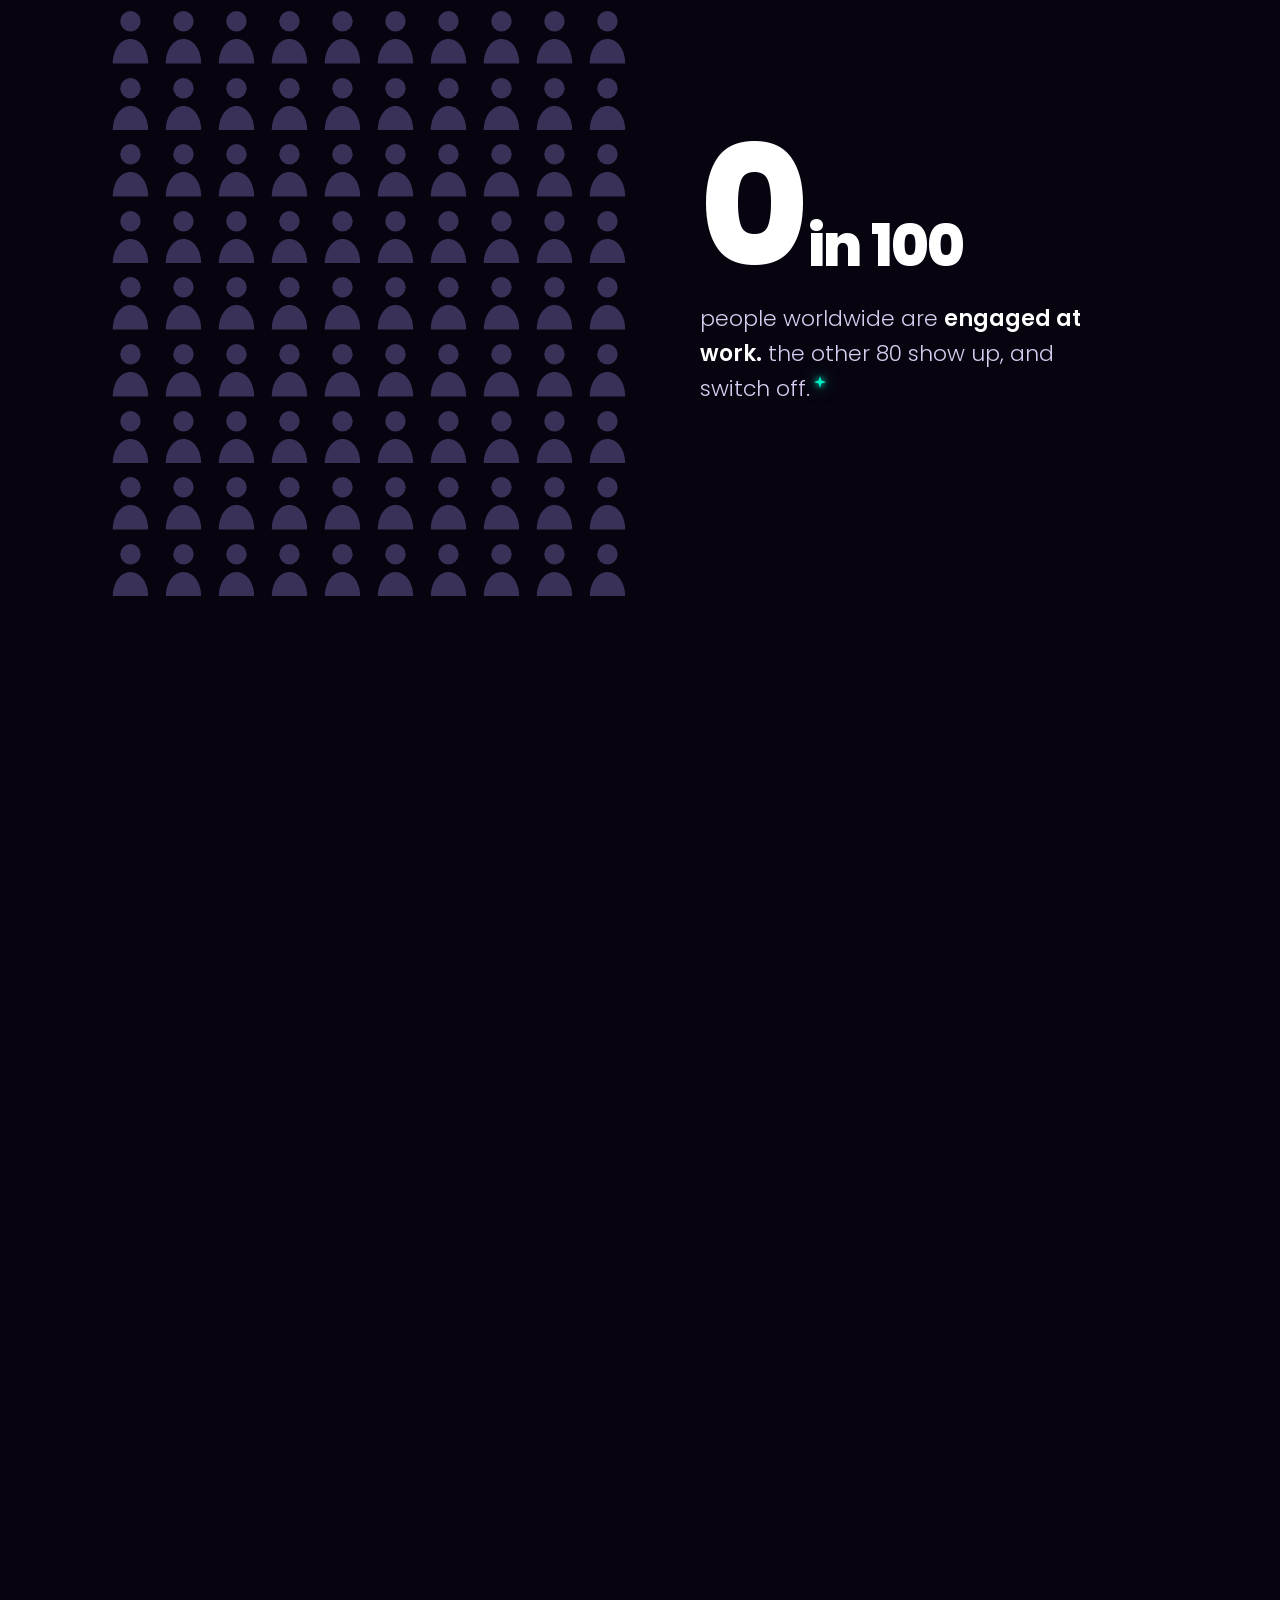
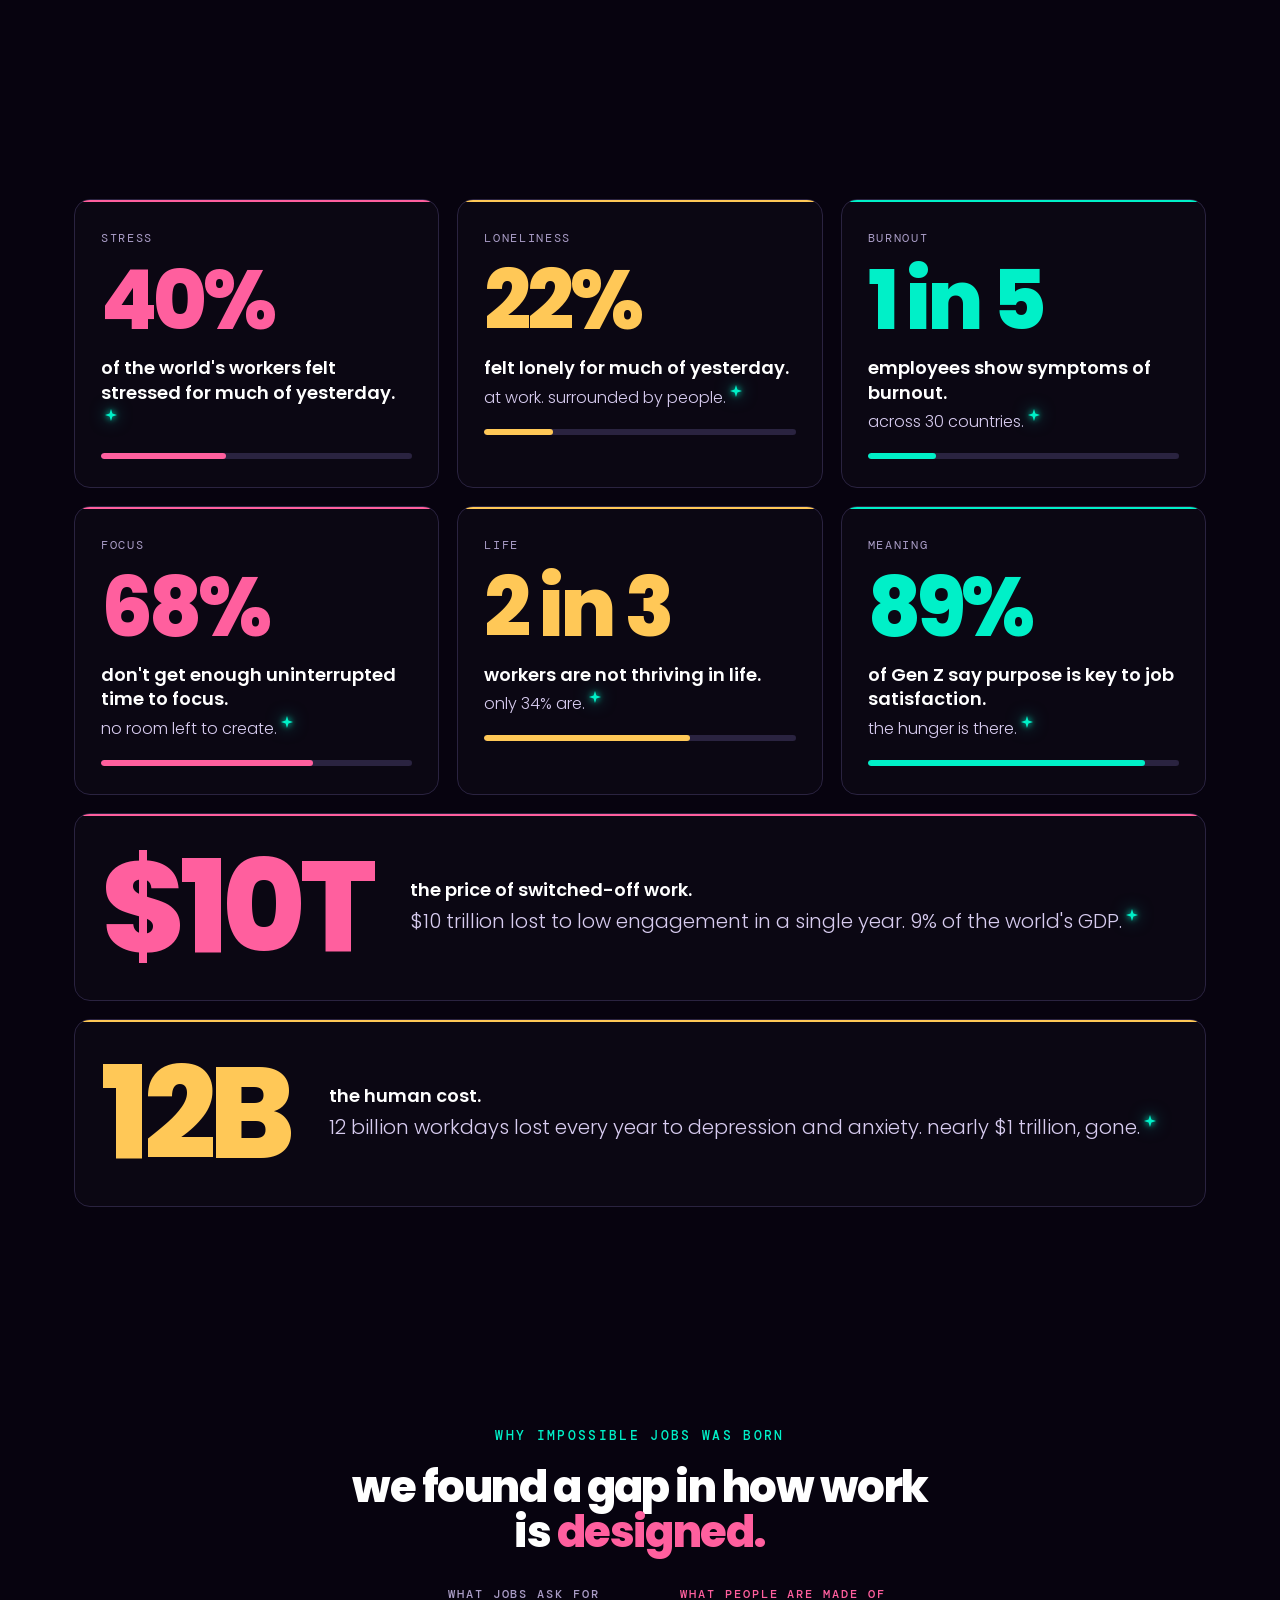
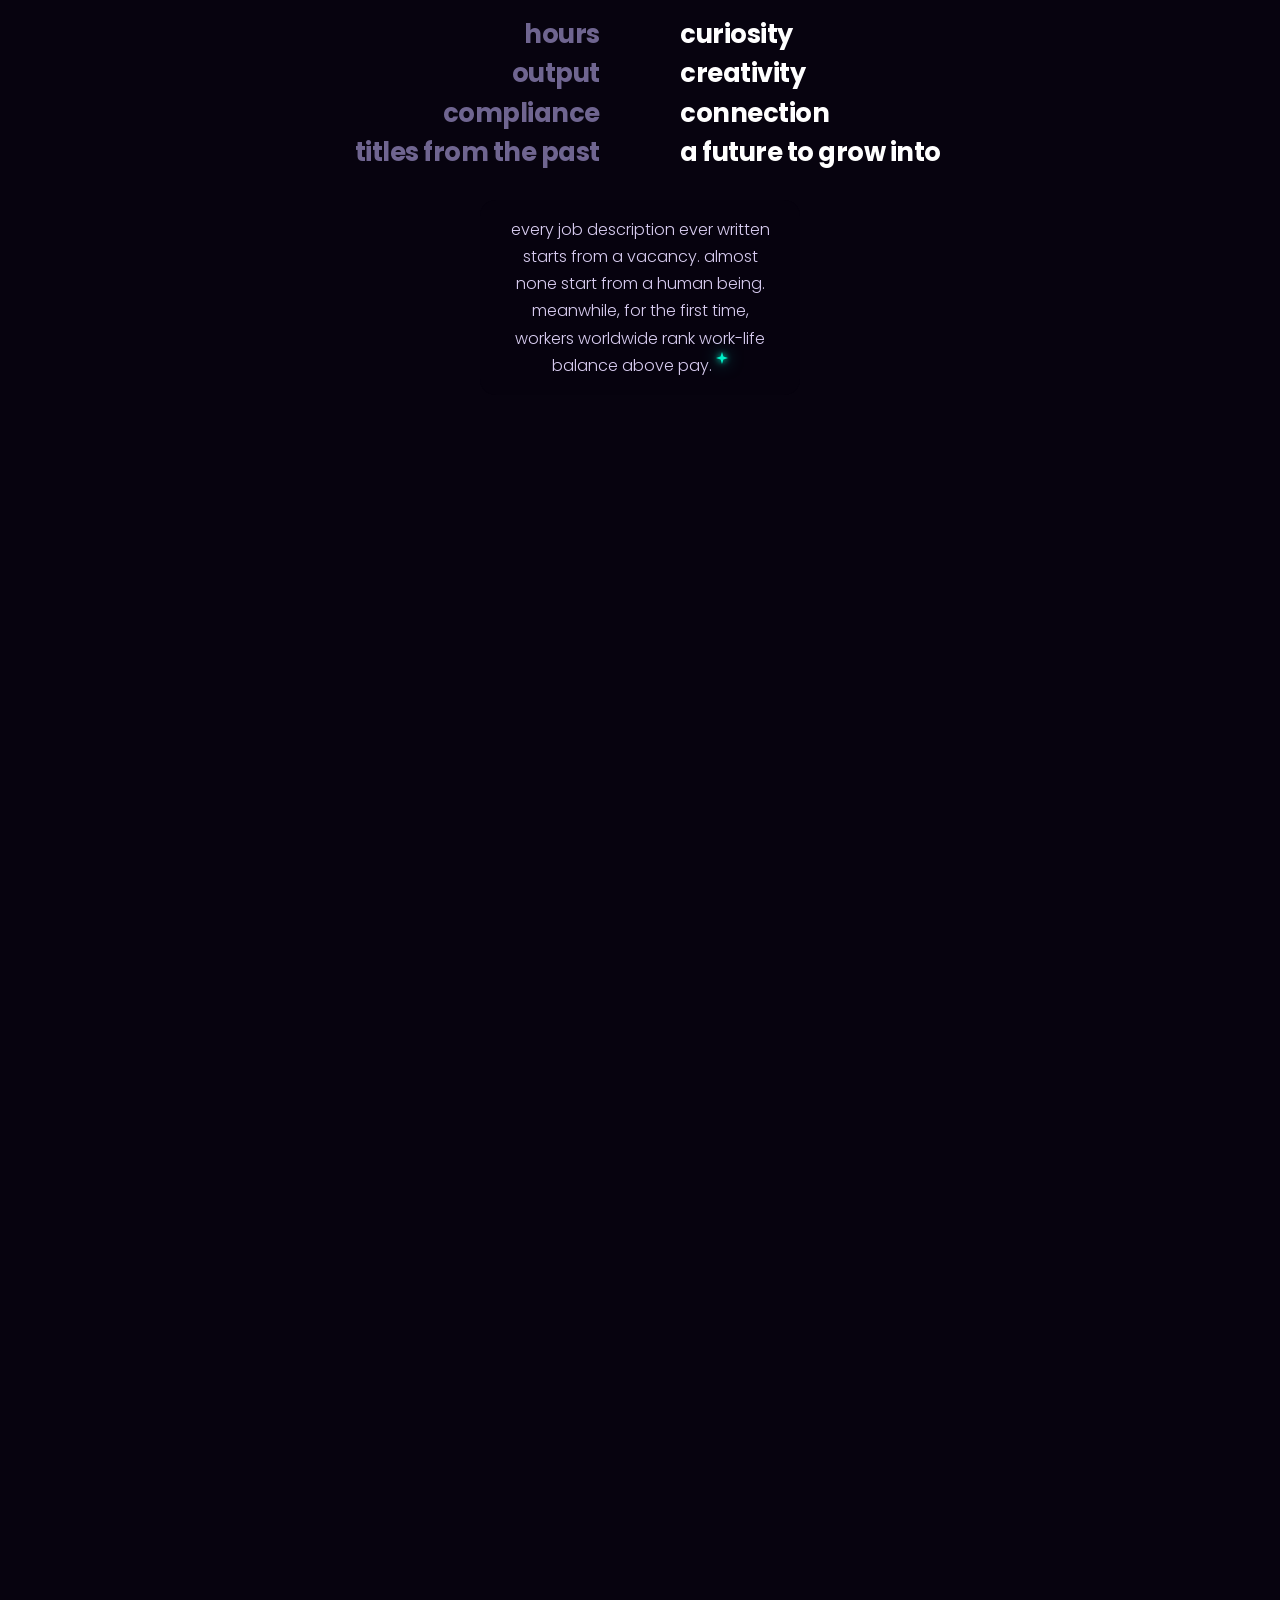
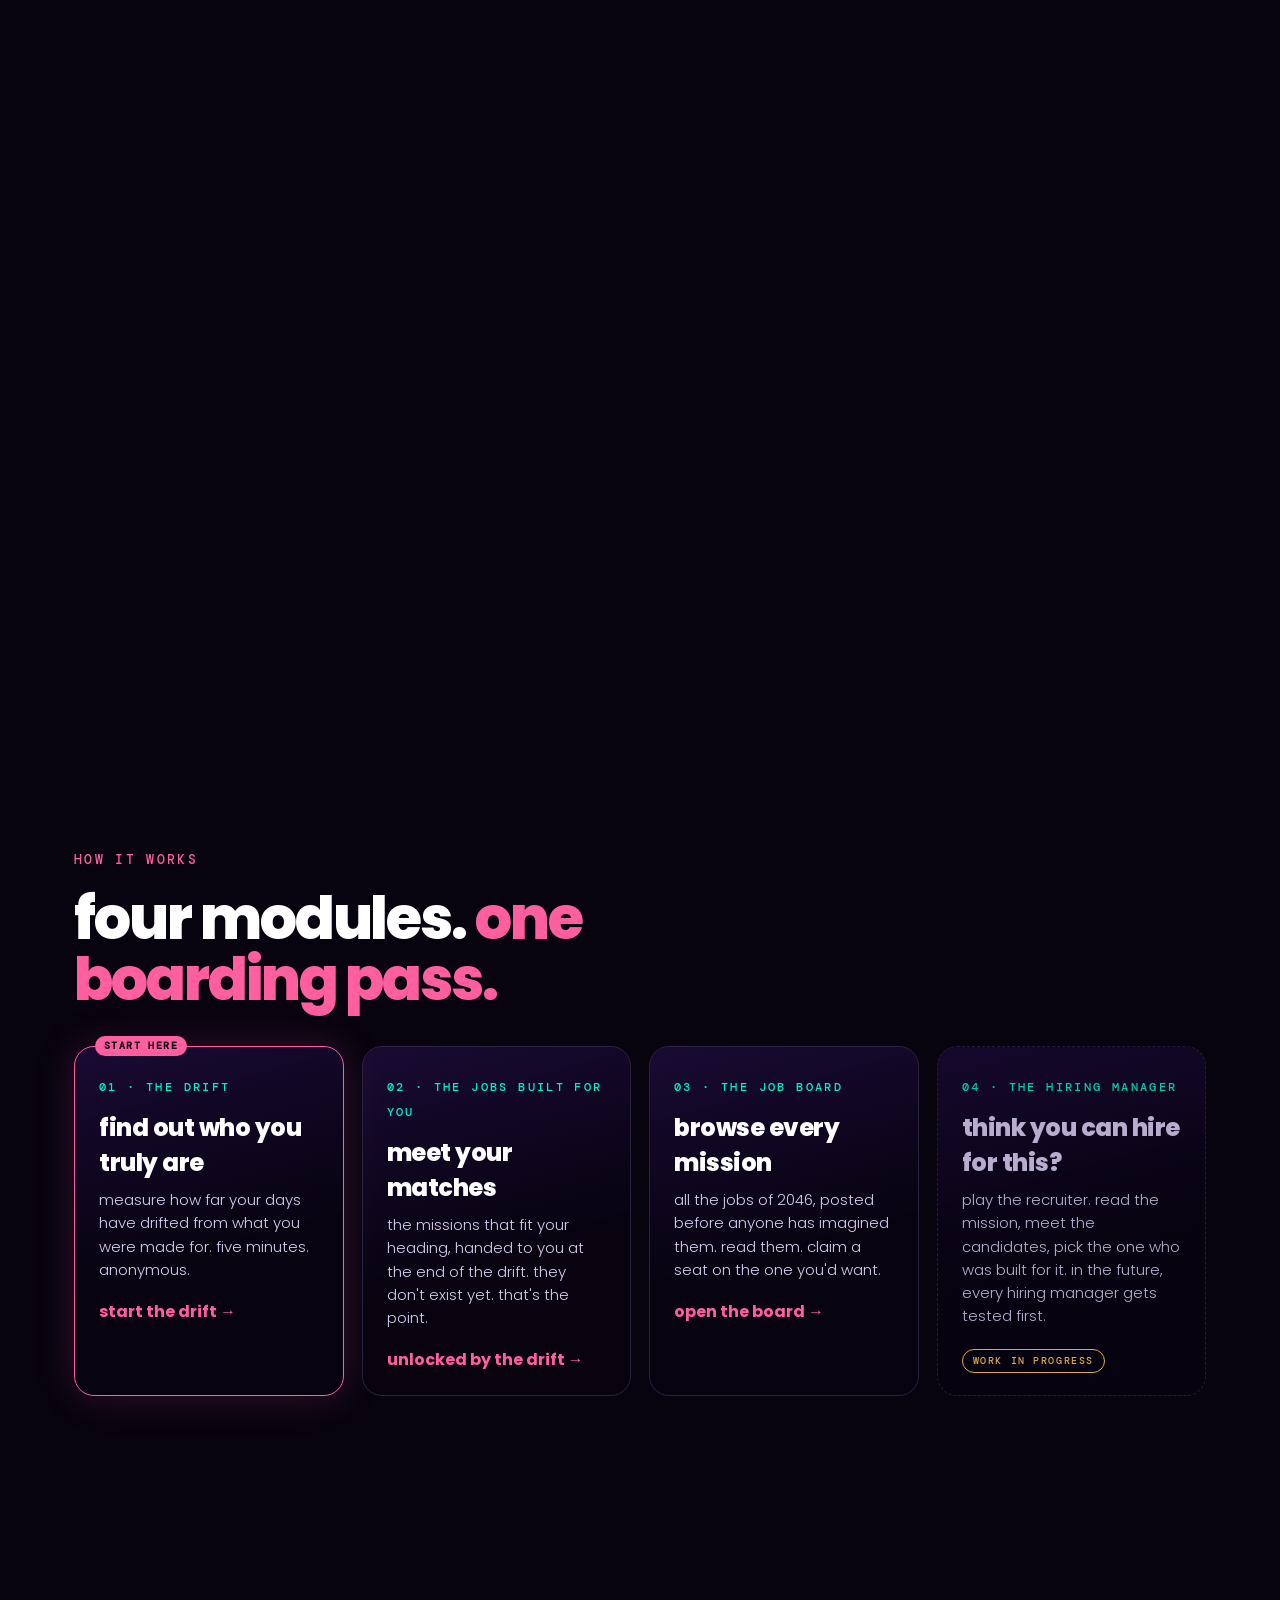
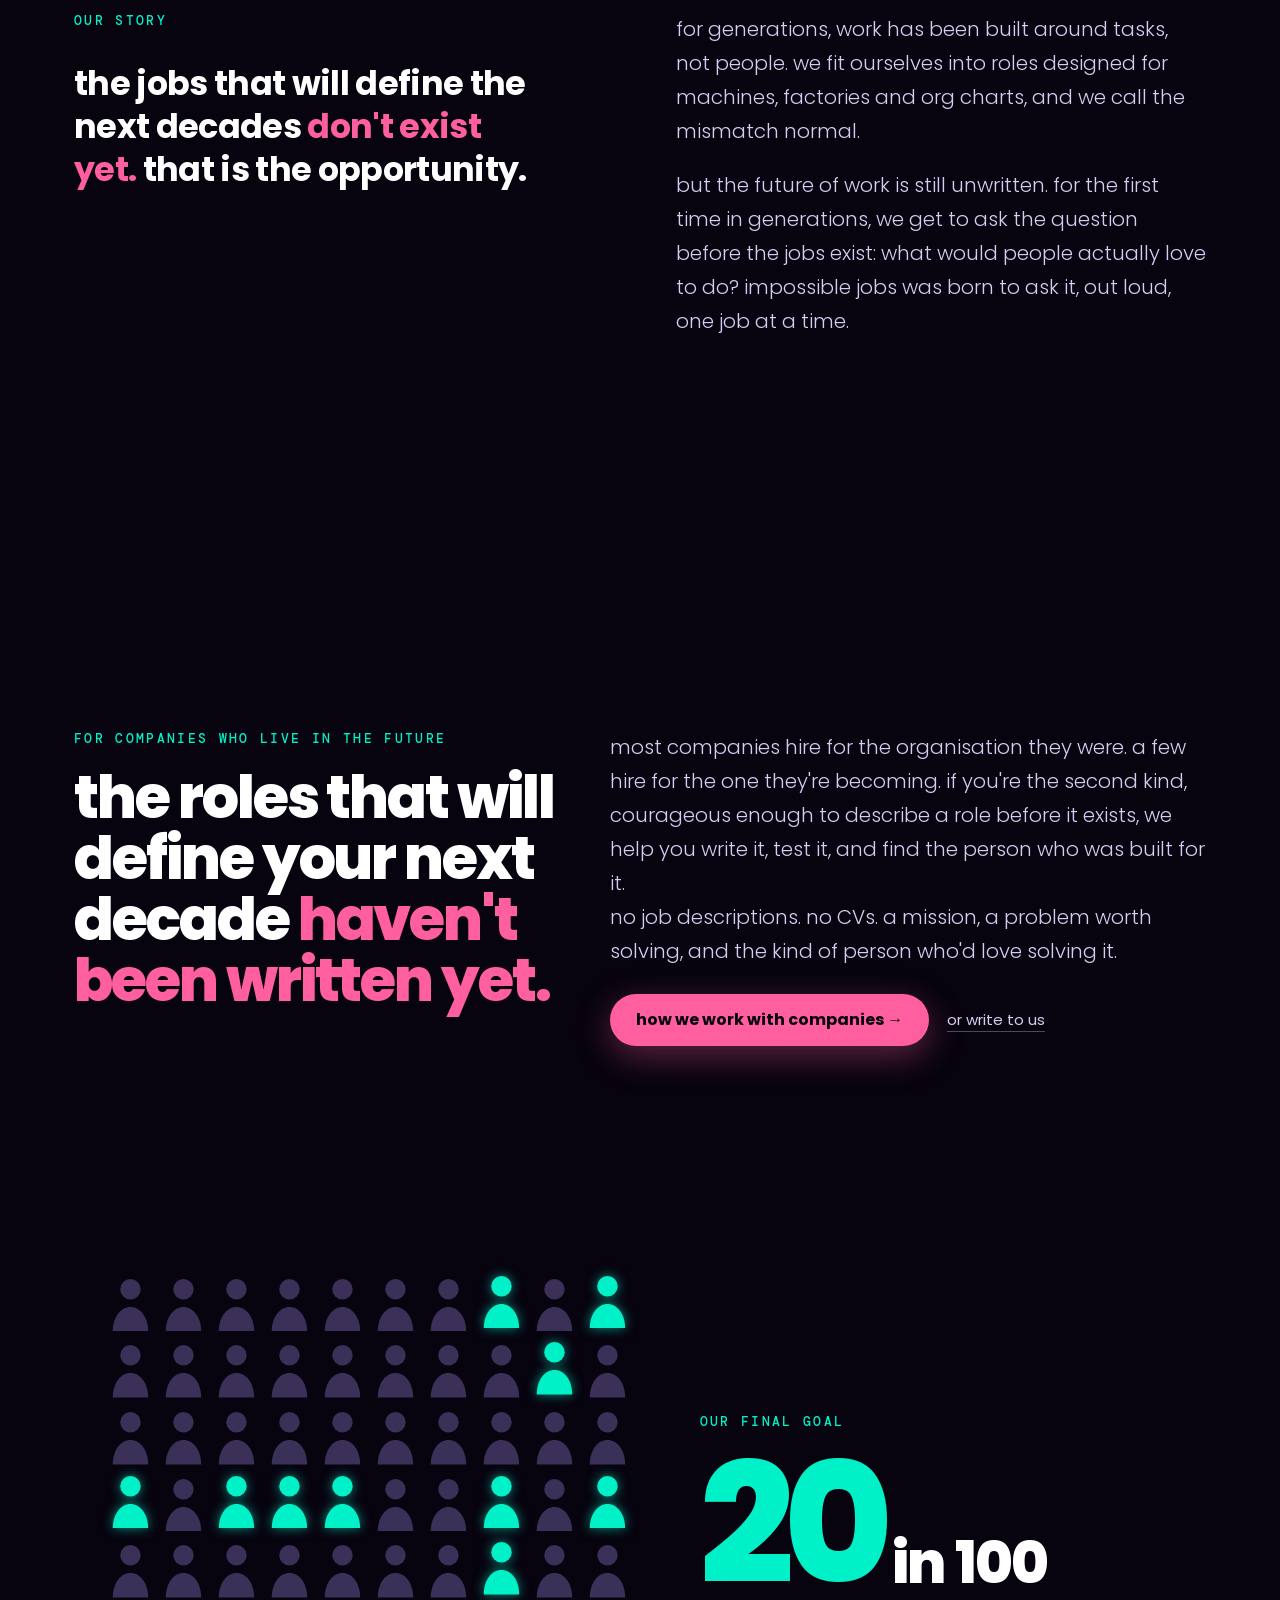
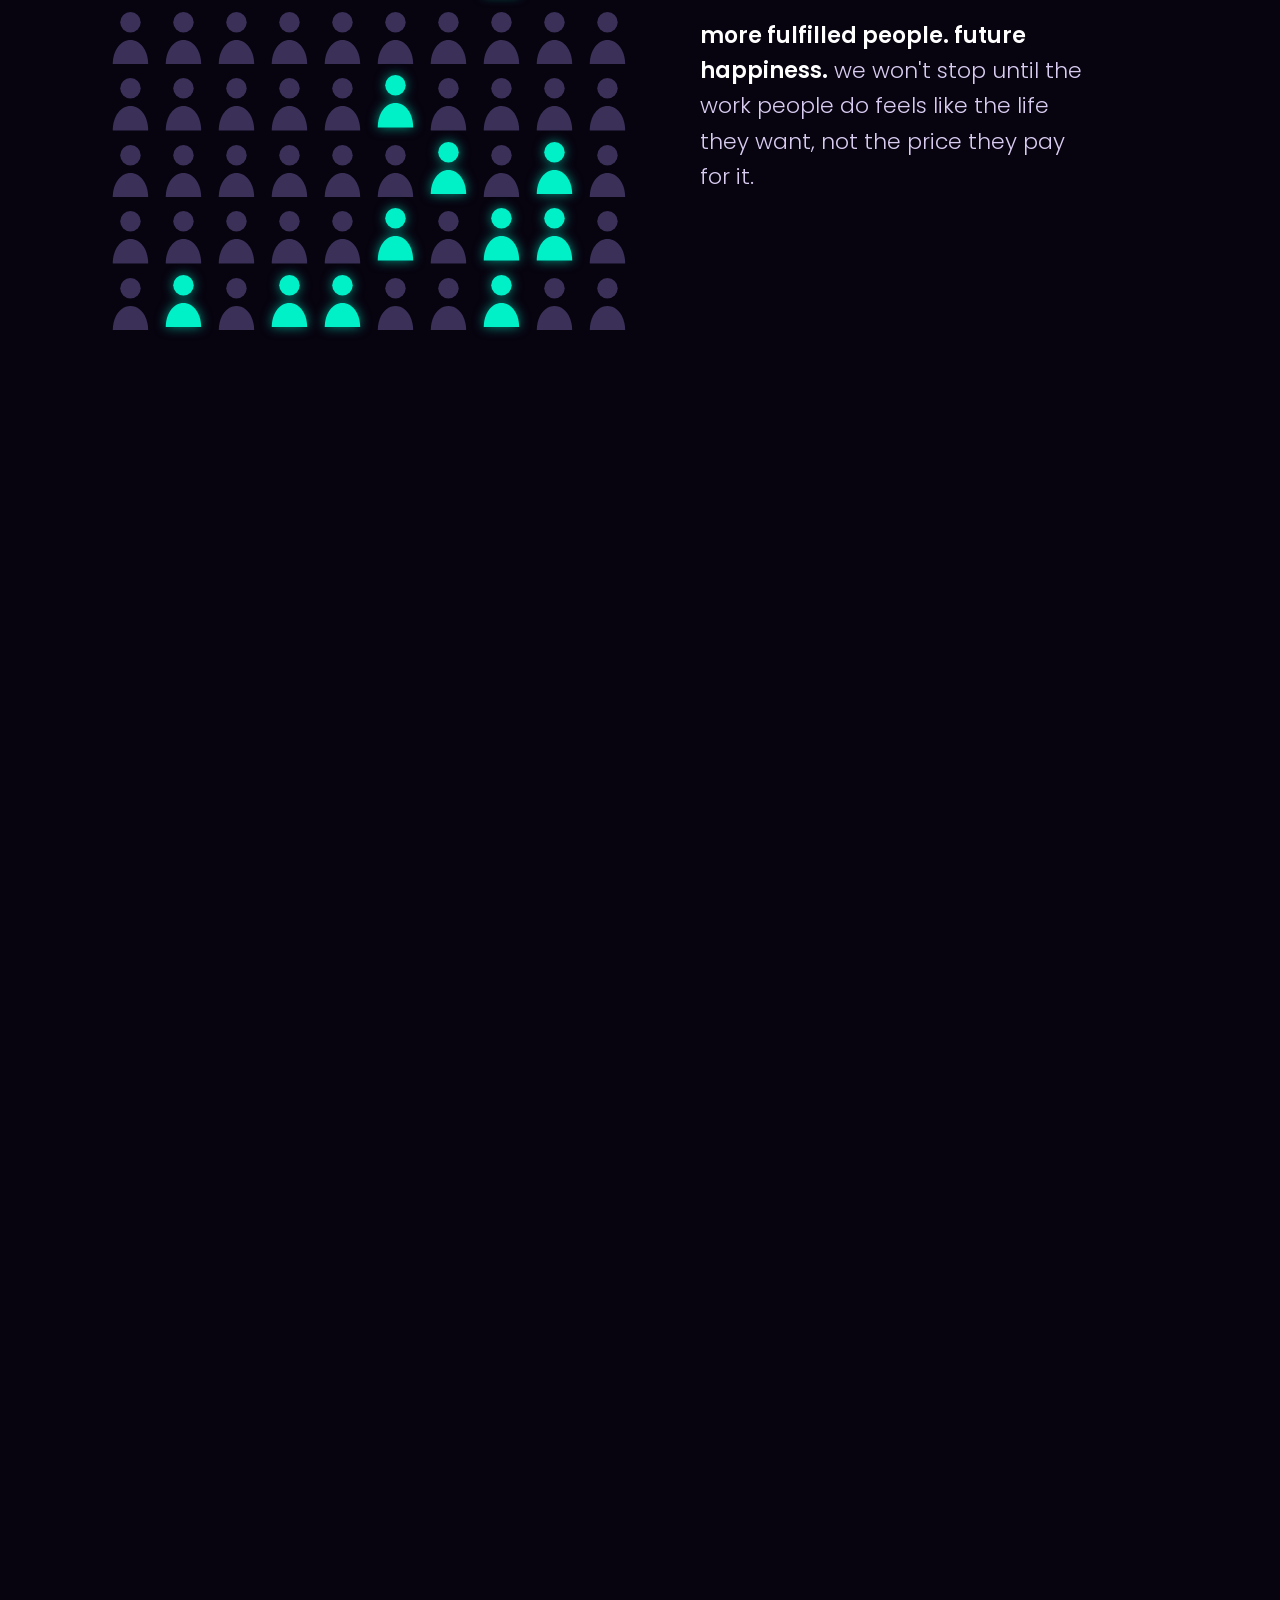
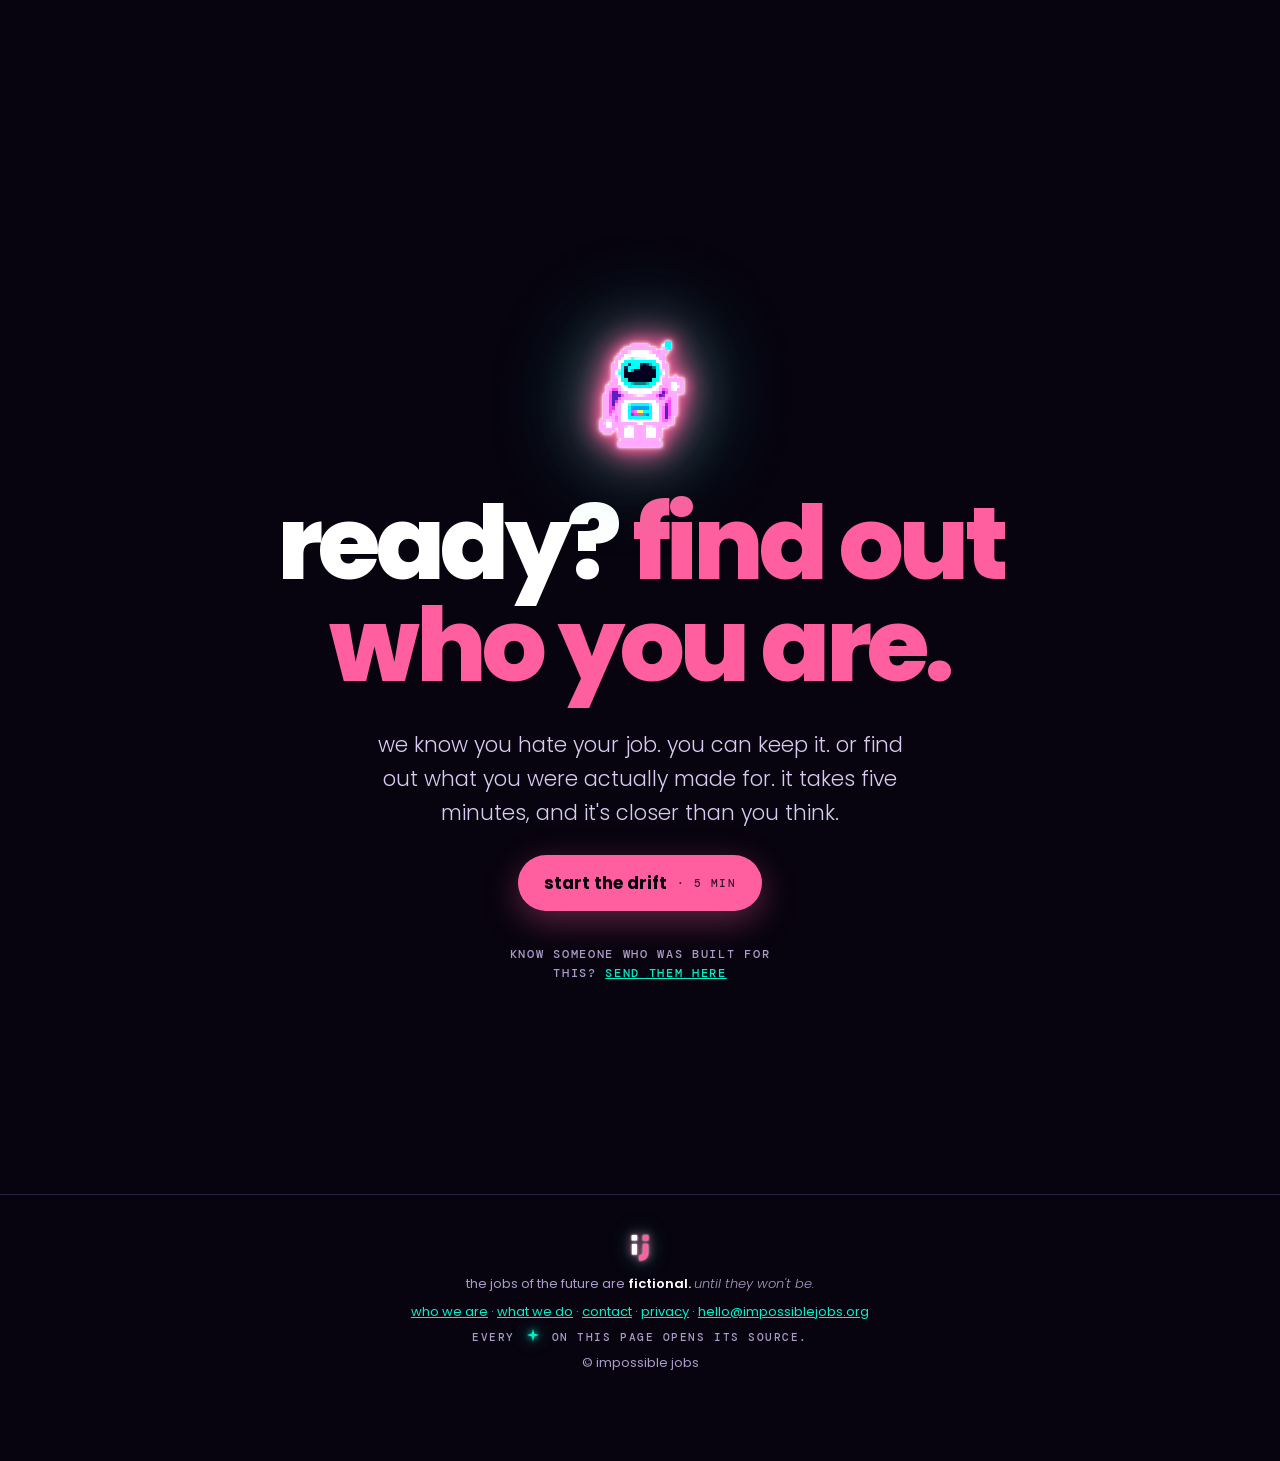
==== commit d57859fd: "Add files via upload" ====
--- a/index.html
+++ b/index.html
@@ -5,20 +5,23 @@
 <meta name="viewport" content="width=device-width, initial-scale=1, viewport-fit=cover">
 <title>impossible jobs</title>
 <meta name="description" content="the job you were made for hasn't been posted yet. work today leaves most people disengaged. the jobs of the future don't have to.">
+<link rel="icon" href="favicon.svg" type="image/svg+xml">
 <meta name="theme-color" content="#07030f">
+<script>try{if(localStorage.getItem('ij-theme')==='mono')document.documentElement.setAttribute('data-theme','mono')}catch(e){}</script>
 <meta property="og:type" content="website">
 <meta property="og:title" content="impossible jobs">
 <meta property="og:description" content="the job you were made for hasn't been posted yet.">
 <meta property="og:image" content="https://impossiblejobs.org/og.png">
 <meta name="twitter:card" content="summary_large_image">
 
-<link rel="icon" href="favicon.svg" type="image/svg+xml">
 <link rel="preconnect" href="https://fonts.googleapis.com">
 <link rel="preconnect" href="https://fonts.gstatic.com" crossorigin>
 <link href="https://fonts.googleapis.com/css2?family=Poppins:ital,wght@0,300;0,400;0,600;0,700;0,800;1,300&family=DM+Mono:wght@400;500&display=swap" rel="stylesheet">
 <link rel="stylesheet" href="site.css">
 <link rel="stylesheet" href="flap.css">
+<link rel="stylesheet" href="seat.css">
 <link rel="stylesheet" href="holo.css">
+<link rel="stylesheet" href="mono.css">
 </head>
 <body>
   <div class="progress" id="progress"></div>
@@ -38,14 +41,16 @@
       <div class="mnav" role="tablist" aria-orientation="vertical" aria-label="about impossible jobs">
         <button role="tab" id="t-who" aria-controls="p-who"><span>01</span>who we are</button>
         <button role="tab" id="t-what" aria-controls="p-what"><span>02</span>what we do</button>
-        <button role="tab" id="t-contact" aria-controls="p-contact"><span>03</span>contact</button>
+        <button role="tab" id="t-cos" aria-controls="p-cos"><span>03</span>companies</button>
+        <button role="tab" id="t-contact" aria-controls="p-contact"><span>04</span>contact</button>
         <a class="home" href="#top">back to the start</a>
       </div>
       <div>
         <div class="mpanel" role="tabpanel" id="p-who" aria-labelledby="t-who">
           <div class="ij-crew" data-crew="who" aria-hidden="true"></div>
           <p class="eyebrow pink">01 · who we are</p>
-          <h3>you don't know us yet. <em>that's sort of the point.</em></h3>
+          <h3>we write the jobs of the future <em>for the people who should have them.</em></h3>
+          <p class="who-plain"><strong>in plain words:</strong> impossible jobs publishes fictional job postings from the years ahead, built on real trajectories, so people can find out what they were made for before the world gets round to asking. we are for anyone who suspects their job was never designed for them, and for the few companies brave enough to write a role before it exists.</p>
           <p>we come from a little further down the timeline. not far. just far enough that introductions are awkward, our references won't land for another decade, and our LinkedIn says "starting soon".</p>
           <p>here's what we can tell you: <strong>we are experts in people.</strong> we have studied how humans work, why they light up, why they switch off, and exactly how long they can pretend to listen in a meeting. we usually know what you're good at before your CV does.</p>
           <p>we came back for one reason. too many brilliant people are spending their lives in jobs that were never designed for them. we'd like to fix that before it becomes history.</p>
@@ -66,9 +71,16 @@
           </ul>
           <a class="mail" href="#modules" data-open-dock>see the modules</a>
         </div>
+        <div class="mpanel" role="tabpanel" id="p-cos" aria-labelledby="t-cos" hidden>
+          <p class="eyebrow pink">03 · for companies who live in the future</p>
+          <h3>the roles that will define your next decade <em>haven't been written yet.</em></h3>
+          <p>most companies hire for the organisation they were. a few hire for the one they're becoming. if you're the second kind, we help you describe a role before it exists, test whether the world is ready for it, and find the person who was built for it.</p>
+          <p>sponsored missions, a diagnosis of where your organisation has drifted from the future it wants, and the people to close the gap.</p>
+          <p><a class="mail" href="companies.html">how we work with companies →</a></p>
+        </div>
         <div class="mpanel" role="tabpanel" id="p-contact" aria-labelledby="t-contact" hidden>
           <div class="ij-crew" data-crew="contact" aria-hidden="true"></div>
-          <p class="eyebrow pink">03 · contact</p>
+          <p class="eyebrow pink">04 · contact</p>
           <h3>come and find us. <em>eventually.</em></h3>
           <div class="addr">
             <b>impossible jobs hq</b><br>
@@ -105,50 +117,42 @@
       <span class="mrail-scan" aria-hidden="true"></span>
       <div class="mrail-head">
         <div>
-          <p class="mrail-eyebrow"><span class="dot"></span>boarding pass · 2 online, 1 activating</p>
-          <h2 class="mrail-h">the first three modules are <em>switching on.</em></h2>
+          <p class="mrail-eyebrow"><span class="dot"></span>boarding pass · start with module 01</p>
+          <h2 class="mrail-h">first the drift. <em>then the jobs built for you.</em></h2>
         </div>
         <button class="mrail-close" type="button" aria-label="close the modules"><svg width="12" height="12" viewBox="0 0 12 12" fill="none" stroke="currentColor" stroke-width="2" stroke-linecap="round" aria-hidden="true"><path d="M2 2l8 8M10 2l-8 8"/></svg></button>
       </div>
       <div class="mod-grid" id="railGrid">
-        <a class="mod online" data-i="0" href="jobs.html" data-status="online" style="--w:100%; --d:0s; --c:#00f0c8">
-          <span class="scan"></span>
-          <div class="top"><span>module 01</span><span class="status"><i></i><b>online</b></span></div>
-          <svg class="icon" viewBox="0 0 76 76" fill="none" stroke-width="2" stroke-linecap="round" aria-hidden="true"><rect x="6" y="12" width="64" height="52" rx="8" stroke="#00f0c8"/><path d="M16 27h22M16 38h30M16 49h18" stroke="#ffffff"/><path d="M52 27h8M53 38h7M50 49h10" stroke="#ff5f9e"/></svg>
+        <a class="mod online" data-i="0" href="drift.html" data-status="online" style="--w:100%; --d:0s; --c:#00f0c8">
+          <div class="top"><span class="num">module 01</span><span class="status"><i></i><b>online</b></span></div>
+          <div class="icon"><svg viewBox="0 0 76 76" fill="none" stroke-width="2" stroke-linecap="round" aria-hidden="true"><circle cx="38" cy="38" r="31" stroke="#ff5f9e" stroke-dasharray="4 6"/><circle cx="38" cy="38" r="21" stroke="#00f0c8"/><circle cx="38" cy="32" r="6" stroke="#ffffff"/><path d="M27 50c2-6.5 6-9.5 11-9.5s9 3 11 9.5" stroke="#ffffff"/></svg></div>
+          <h3>the drift</h3>
+          <p>find out who you truly are: how far your days have drifted from what you were made for.</p>
+          <div class="foot"><div class="boot"><span>system status</span><span class="pct">100%</span></div><div class="boot-bar"><i></i></div><div class="cta"><span>start the drift</span><span class="arrow"><svg width="16" height="16" viewBox="0 0 16 16" fill="none" stroke="currentColor" stroke-width="2" stroke-linecap="round" stroke-linejoin="round" aria-hidden="true"><path d="M3 8h10M9 4l4 4-4 4"/></svg></span></div></div>
+        </a>
+        <div class="mod activating" data-i="1" data-status="activating" style="--w:64%; --d:.1s; --c:#ffc857">
+          <div class="top"><span class="num">module 02</span><span class="status"><i></i><b>activating</b></span></div>
+          <div class="icon"><svg viewBox="0 0 76 76" fill="none" stroke-width="2" stroke-linecap="round" aria-hidden="true"><circle cx="38" cy="38" r="28" stroke="#00f0c8"/><circle cx="38" cy="38" r="16" stroke="#ffffff"/><circle cx="38" cy="38" r="3.5" fill="#ff5f9e" stroke="#ff5f9e"/><path d="M38 4v12M38 60v12M4 38h12M60 38h12" stroke="#ff5f9e"/></svg></div>
+          <h3>the jobs built for you</h3>
+          <p>your matches: the missions that fit your heading, unlocked at the end of the drift.</p>
+          <div class="foot"><div class="boot"><span>system status</span><span class="pct">64%</span></div><div class="boot-bar"><i></i></div><div class="cta"><span>unlocked by module 01</span></div></div>
+        </div>
+        <a class="mod online" data-i="2" href="jobs.html" data-status="online" style="--w:100%; --d:.2s; --c:#00f0c8">
+          <div class="top"><span class="num">module 03</span><span class="status"><i></i><b>online</b></span></div>
+          <div class="icon"><svg viewBox="0 0 76 76" fill="none" stroke-width="2" stroke-linecap="round" aria-hidden="true"><rect x="6" y="12" width="64" height="52" rx="8" stroke="#00f0c8"/><path d="M16 27h22M16 38h30M16 49h18" stroke="#ffffff"/><path d="M52 27h8M53 38h7M50 49h10" stroke="#ff5f9e"/></svg></div>
           <h3>the job board</h3>
-          <p>jobs that don't exist yet, posted before anyone else has imagined them.</p>
-          <div class="foot">
-            <div class="boot"><span>system status</span><span class="pct">100%</span></div>
-            <div class="boot-bar"><i></i></div>
-            <div class="cta"><span>enter the job board</span><span class="arrow" aria-hidden="true"><svg width="18" height="18" viewBox="0 0 18 18" fill="none" stroke="currentColor" stroke-width="2.2" stroke-linecap="round" stroke-linejoin="round"><path d="M3 9h12M10 4l5 5-5 5"/></svg></span></div>
-          </div>
+          <p>every mission of 2046, posted before anyone has imagined it. read, choose, claim a seat.</p>
+          <div class="foot"><div class="boot"><span>system status</span><span class="pct">100%</span></div><div class="boot-bar"><i></i></div><div class="cta"><span>open the job board</span><span class="arrow"><svg width="16" height="16" viewBox="0 0 16 16" fill="none" stroke="currentColor" stroke-width="2" stroke-linecap="round" stroke-linejoin="round" aria-hidden="true"><path d="M3 8h10M9 4l4 4-4 4"/></svg></span></div></div>
         </a>
-        <a class="mod online" data-i="1" href="drift.html" data-status="online" style="--w:100%; --d:.35s; --c:#00f0c8">
-          <span class="scan"></span>
-          <div class="top"><span>module 02</span><span class="status"><i></i><b>online</b></span></div>
-          <svg class="icon" viewBox="0 0 76 76" fill="none" stroke-width="2" stroke-linecap="round" aria-hidden="true"><circle cx="38" cy="38" r="31" stroke="#ff5f9e" stroke-dasharray="4 6"/><circle cx="38" cy="38" r="21" stroke="#00f0c8"/><path d="M38 38V12" stroke="#ff5f9e"/><path d="M38 38l16-19" stroke="#ffffff" stroke-dasharray="3 4"/><circle cx="38" cy="38" r="3" fill="#00f0c8" stroke="#00f0c8"/></svg>
-          <h3>find who you are</h3>
-          <p>how far your days drift from what you were made for.</p>
-          <div class="foot">
-            <div class="boot"><span>system status</span><span class="pct">100%</span></div>
-            <div class="boot-bar"><i></i></div>
-            <div class="cta"><span>measure your drift</span><span class="arrow" aria-hidden="true"><svg width="18" height="18" viewBox="0 0 18 18" fill="none" stroke="currentColor" stroke-width="2.2" stroke-linecap="round" stroke-linejoin="round"><path d="M3 9h12M10 4l5 5-5 5"/></svg></span></div>
-          </div>
-        </a>
-        <div class="mod activating" data-i="2" data-status="activating" style="--w:37%; --d:.7s">
-          <span class="scan"></span>
-          <div class="top"><span>module 03</span><span class="status"><i></i><b>activating</b></span></div>
-          <svg class="icon" viewBox="0 0 76 76" fill="none" stroke-width="2" stroke-linecap="round" aria-hidden="true"><circle cx="38" cy="38" r="28" stroke="#00f0c8"/><circle cx="38" cy="38" r="16" stroke="#ffffff"/><circle cx="38" cy="38" r="3.5" fill="#ff5f9e" stroke="#ff5f9e"/><path d="M38 4v12M38 60v12M4 38h12M60 38h12" stroke="#ff5f9e"/></svg>
-          <h3>think you can do it?</h3>
-          <p>the candidate screening for impossible jobs. not everyone gets through. that's the point.</p>
-          <div class="foot">
-            <div class="boot"><span>system status</span><span class="pct">37%</span></div>
-            <div class="boot-bar"><i></i></div>
-            <div class="cta"><span>activating · stand by</span></div>
-          </div>
-        </div>
-      </div>
-      <div class="mrail-foot"><p>many more are in the countdown.<br><span>this pass is fictional. until it won’t be.</span></p><span class="ticket-code" aria-hidden="true"><i style="width:2px"></i><i style="width:1px"></i><i style="width:2px"></i><i style="width:4px"></i><i style="width:1px"></i><i style="width:1px"></i><i style="width:3px"></i><i style="width:1px"></i><i style="width:2px"></i><i style="width:3px"></i><i style="width:1px"></i><i style="width:3px"></i><i style="width:1px"></i><i style="width:1px"></i><i style="width:1px"></i><i style="width:2px"></i><i style="width:2px"></i><i style="width:1px"></i><i style="width:1px"></i><i style="width:1px"></i><i style="width:3px"></i><i style="width:2px"></i><i style="width:1px"></i><i style="width:3px"></i><i style="width:1px"></i><i style="width:1px"></i><i style="width:4px"></i><i style="width:4px"></i><i style="width:3px"></i><i style="width:1px"></i><i style="width:3px"></i><i style="width:3px"></i><i style="width:2px"></i><i style="width:1px"></i></span></div>
+        <div class="mod activating" data-i="3" data-status="in progress" style="--w:18%; --d:.3s; --c:#ffc857">
+          <div class="top"><span class="num">module 04</span><span class="status"><i></i><b>in progress</b></span></div>
+          <div class="icon"><svg viewBox="0 0 76 76" fill="none" stroke-width="2" stroke-linecap="round" aria-hidden="true"><rect x="8" y="14" width="60" height="48" rx="8" stroke="#00f0c8"/><circle cx="28" cy="34" r="7" stroke="#ffffff"/><path d="M16 52c2-6 6-9 12-9s10 3 12 9" stroke="#ffffff"/><path d="M46 30h14M46 40h10" stroke="#ff5f9e"/><path d="M50 50l4 4 8-8" stroke="#ffc857"/></svg></div>
+          <h3>the hiring manager</h3>
+          <p>think you can hire for this? play the recruiter: read the mission, meet the candidates, pick the one who was built for it.</p>
+          <div class="foot"><div class="boot"><span>system status</span><span class="pct">18%</span></div><div class="boot-bar"><i></i></div><div class="cta"><span>work in progress · stand by</span></div></div>
+        </div>
+      </div>
+      <div class="mrail-foot"><p>the drift unlocks your matches. the board is always open. the hiring manager is being born.<br><span>this pass is fictional. until it won’t be.</span></p><span class="ticket-code" aria-hidden="true"><i style="width:2px"></i><i style="width:1px"></i><i style="width:2px"></i><i style="width:4px"></i><i style="width:1px"></i><i style="width:1px"></i><i style="width:3px"></i><i style="width:1px"></i><i style="width:2px"></i><i style="width:3px"></i><i style="width:1px"></i><i style="width:3px"></i><i style="width:1px"></i><i style="width:1px"></i><i style="width:1px"></i><i style="width:2px"></i><i style="width:2px"></i><i style="width:1px"></i><i style="width:1px"></i><i style="width:1px"></i><i style="width:3px"></i><i style="width:2px"></i><i style="width:1px"></i><i style="width:3px"></i><i style="width:1px"></i><i style="width:1px"></i><i style="width:4px"></i><i style="width:4px"></i><i style="width:3px"></i><i style="width:1px"></i><i style="width:3px"></i><i style="width:3px"></i><i style="width:2px"></i><i style="width:1px"></i></span></div>
     </div>
   </nav>
 
@@ -172,6 +176,11 @@
         </div>
         <h1 class="slogan" id="slogan">the job you were made for hasn't been <em>posted yet.</em></h1>
         <p class="sub" id="sub">the work of today wasn't designed around you. the work of tomorrow still can be.</p>
+        <div class="hero-cta reveal in">
+          <a class="cta-main" href="drift.html">find out who you truly are <small>· 5 min</small></a>
+          <a class="cta-alt" href="jobs.html">or browse the job board →</a>
+          <p class="fiction">the jobs are fictional. you aren't.</p>
+        </div>
         <div class="hint" id="hint"><i></i>scroll into the future</div>
       </div>
     </section>
@@ -287,6 +296,19 @@
       </div>
     </section>
 
+    <section class="how" id="how">
+      <div class="wrap">
+        <p class="eyebrow pink reveal">how it works</p>
+        <h2 class="h2 reveal" style="--d:.1s">four modules. <em>one boarding pass.</em></h2>
+        <ol class="steps">
+          <li class="reveal now" style="--d:.15s"><span class="n">01 · the drift</span><h3>find out who you truly are</h3><p>measure how far your days have drifted from what you were made for. five minutes. anonymous.</p><a href="drift.html">start the drift →</a></li>
+          <li class="reveal" style="--d:.25s"><span class="n">02 · the jobs built for you</span><h3>meet your matches</h3><p>the missions that fit your heading, handed to you at the end of the drift. they don't exist yet. that's the point.</p><a href="drift.html">unlocked by the drift →</a></li>
+          <li class="reveal" style="--d:.35s"><span class="n">03 · the job board</span><h3>browse every mission</h3><p>all the jobs of 2046, posted before anyone has imagined them. read them. claim a seat on the one you'd want.</p><a href="jobs.html">open the board →</a></li>
+          <li class="reveal wip" style="--d:.45s"><span class="n">04 · the hiring manager</span><h3>think you can hire for this?</h3><p>play the recruiter. read the mission, meet the candidates, pick the one who was built for it. in the future, every hiring manager gets tested first.</p><span class="soon-tag">work in progress</span></li>
+        </ol>
+      </div>
+    </section>
+
     <section class="born">
       <div class="wrap born-grid">
         <div>
@@ -302,6 +324,20 @@
     </section>
 
 
+
+    <section class="cos" id="companies">
+      <div class="wrap cos-grid">
+        <div>
+          <p class="eyebrow reveal">for companies who live in the future</p>
+          <h2 class="h2 reveal" style="--d:.1s">the roles that will define your next decade <em>haven't been written yet.</em></h2>
+        </div>
+        <div>
+          <p class="lede reveal" style="--d:.15s">most companies hire for the organisation they were. a few hire for the one they're becoming. if you're the second kind, courageous enough to describe a role before it exists, we help you write it, test it, and find the person who was built for it.</p>
+          <p class="lede reveal" style="--d:.22s">no job descriptions. no CVs. a mission, a problem worth solving, and the kind of person who'd love solving it.</p>
+          <div class="cos-cta reveal" style="--d:.3s"><a class="cta-main cos-btn" href="companies.html">how we work with companies →</a><a class="cta-alt" href="mailto:hello@impossiblejobs.org?subject=a%20role%20from%20the%20future">or write to us</a></div>
+        </div>
+      </div>
+    </section>
 
     <!-- 7. the goal -->
     <section class="goal-sec" id="goalSec">
@@ -321,8 +357,10 @@
     <section class="final" id="final">
       <div class="wrap">
         <span class="ij-flap final-figure reveal" data-size="112" data-mode="static" data-icon="astrofront" aria-hidden="true"></span>
-        <h2 class="reveal zoom">know someone who was <em>built for this?</em></h2>
-        <p class="reveal" style="--d:.2s">we know you hate your job. you can keep it. or wait for the one you were actually made for. it's closer than you think.</p>
+        <h2 class="reveal zoom">ready? <em>find out who you are.</em></h2>
+        <p class="reveal" style="--d:.2s">we know you hate your job. you can keep it. or find out what you were actually made for. it takes five minutes, and it's closer than you think.</p>
+        <a class="cta-main reveal" style="--d:.3s" href="drift.html">start the drift <small>· 5 min</small></a>
+        <p class="share reveal" style="--d:.4s">know someone who was built for this? <a href="https://wa.me/?text=the%20job%20you%20were%20made%20for%20hasn%27t%20been%20posted%20yet.%20https%3A%2F%2Fimpossiblejobs.org">send them here</a></p>
       </div>
     </section>
   </main>
@@ -336,7 +374,9 @@
   </footer>
 
 <script src="flap.js"></script>
+<script src="seat.js"></script>
 <script src="site.js"></script>
 <script src="holo.js"></script>
+<script src="theme.js"></script>
 </body>
 </html>
--- a/site.css
+++ b/site.css
@@ -15,7 +15,7 @@
 
   /* ---------- fixed backdrop ---------- */
   .sky { position: fixed; inset: 0; z-index: 0; pointer-events: none; overflow: hidden; }
-  .glow { position: absolute; border-radius: 50%; filter: blur(90px); will-change: transform; }
+  .glow { position: absolute; border-radius: 50%; will-change: transform; }   /* soft radial gradients already: the old 90px blur cost more than anything else on the page and was barely visible */
   .glow.a { width: 60vmax; height: 60vmax; left: -18vmax; top: -22vmax; background: radial-gradient(circle, #6b2bd9 0%, transparent 65%); opacity: .55; }
   .glow.b { width: 55vmax; height: 55vmax; right: -20vmax; bottom: -24vmax; background: radial-gradient(circle, #ff5f9e 0%, transparent 62%); opacity: .38; }
   .stars { position: absolute; left: 0; right: 0; top: -100%; height: 300%; will-change: transform;
@@ -29,8 +29,11 @@
   .stars.far { background-size: 180px 170px; opacity: .25; }
   /* faint perspective grid: the "horizon" of the future */
   .horizon { position: absolute; left: -50%; right: -50%; bottom: -10%; height: 55%; transform-origin: 50% 100%; transform: perspective(500px) rotateX(62deg);
+    overflow: hidden; mask-image: linear-gradient(to top, #000 0%, transparent 80%); -webkit-mask-image: linear-gradient(to top, #000 0%, transparent 80%); opacity: 0; will-change: opacity; }
+  /* the grid slides inside the horizon (a cheap GPU move) instead of repainting its background on every scroll frame */
+  .horizon-grid { position: absolute; left: 0; right: 0; top: -64px; bottom: 0; will-change: transform;
     background-image: linear-gradient(rgba(0,240,200,.12) 1px, transparent 1px), linear-gradient(90deg, rgba(0,240,200,.12) 1px, transparent 1px);
-    background-size: 64px 64px; mask-image: linear-gradient(to top, #000 0%, transparent 80%); -webkit-mask-image: linear-gradient(to top, #000 0%, transparent 80%); opacity: 0; will-change: opacity, background-position; }
+    background-size: 64px 64px; }
 
   .progress { position: fixed; top: 0; left: 0; height: 3px; width: 100%; z-index: 50; transform-origin: 0 50%; transform: scaleX(0); background: linear-gradient(90deg, var(--cyan), var(--pink)); }
 
@@ -630,17 +633,25 @@
 .cur-ring, .cur-dot { position: fixed; left: 0; top: 0; z-index: 99999; pointer-events: none; will-change: transform; opacity: 0; transition: opacity .25s; }
 html.cursor-in .cur-ring, html.cursor-in .cur-dot { opacity: 1; }
 .cur-dot { width: 6px; height: 6px; margin: -3px 0 0 -3px; border-radius: 50%; background: var(--pink); box-shadow: 0 0 10px var(--pink), 0 0 2px #fff; }
-.cur-ring { width: 40px; height: 40px; margin: -20px 0 0 -20px; }
-.cur-ring svg { width: 100%; height: 100%; overflow: visible; animation: curspin 8s linear infinite; transition: transform .25s cubic-bezier(.2,.9,.2,1); }
-.cur-ring circle { fill: none; stroke: var(--cyan); stroke-width: 1.5; stroke-dasharray: 17 5; filter: drop-shadow(0 0 4px rgba(0,240,200,.7)); transition: stroke .25s, fill .25s; }
-.cur-ring .tick { stroke: var(--cyan); stroke-width: 1.5; stroke-linecap: round; transition: stroke .25s; }
-@keyframes curspin { to { rotate: 360deg; } }
-html.cursor-hot .cur-ring svg { transform: scale(1.45); animation-duration: 2.4s; }
-html.cursor-hot .cur-ring circle { stroke: var(--pink); fill: rgba(255,95,158,.08); filter: drop-shadow(0 0 6px rgba(255,95,158,.8)); }
-html.cursor-hot .cur-ring .tick { stroke: var(--pink); }
+.cur-ring { width: 34px; height: 34px; margin: -17px 0 0 -17px; }
+.cur-ring i { position: absolute; width: 9px; height: 9px; border: 2px solid var(--cyan); filter: drop-shadow(0 0 4px rgba(0,240,200,.8));
+  transition: transform .16s cubic-bezier(.2,.9,.2,1), border-color .16s, filter .16s; }
+.cur-ring i:nth-child(1) { left: 0; top: 0; border-right: 0; border-bottom: 0; }
+.cur-ring i:nth-child(2) { right: 0; top: 0; border-left: 0; border-bottom: 0; }
+.cur-ring i:nth-child(3) { left: 0; bottom: 0; border-right: 0; border-top: 0; }
+.cur-ring i:nth-child(4) { right: 0; bottom: 0; border-left: 0; border-top: 0; }
+/* on anything clickable the corners spring outward and light up white (it reads on the pink buttons) */
+html.cursor-hot .cur-ring i { border-color: #ffffff; filter: drop-shadow(0 0 3px var(--pink)) drop-shadow(0 0 8px var(--pink)); }
+html.cursor-hot .cur-ring i:nth-child(1) { transform: translate(-6px, -6px); }
+html.cursor-hot .cur-ring i:nth-child(2) { transform: translate(6px, -6px); }
+html.cursor-hot .cur-ring i:nth-child(3) { transform: translate(-6px, 6px); }
+html.cursor-hot .cur-ring i:nth-child(4) { transform: translate(6px, 6px); }
+/* a small squeeze on click */
+html.cursor-down .cur-ring i:nth-child(1) { transform: translate(3px, 3px); }
+html.cursor-down .cur-ring i:nth-child(2) { transform: translate(-3px, 3px); }
+html.cursor-down .cur-ring i:nth-child(3) { transform: translate(3px, -3px); }
+html.cursor-down .cur-ring i:nth-child(4) { transform: translate(-3px, -3px); }
 html.cursor-hot .cur-dot { background: #fff; }
-html.cursor-down .cur-ring svg { transform: scale(.8); }
-@media (prefers-reduced-motion: reduce) { .cur-ring svg { animation: none; } }
 
 /* ---------- sound switch (both pages) ---------- */
 .snd { display: inline-flex; align-items: center; gap: 8px; height: 34px; padding: 0 12px; border-radius: 999px; border: 1px solid var(--line); background: rgba(7,3,15,.7);
@@ -667,6 +678,16 @@
   .mini .ij-flap { margin-right: 2px; }
   .final-figure { display: block; margin: 0 auto 28px; }
   .rift-label .rift-mono { display: block; margin: 0 auto 14px; }
+  /* the divider never crosses the logo: the beam breaks around the label (above and below on desktop, either side on phones) */
+  .rift-beam { -webkit-mask-image: linear-gradient(to bottom, #000 calc(50% - 98px), transparent calc(50% - 82px), transparent calc(50% + 82px), #000 calc(50% + 98px));
+               mask-image: linear-gradient(to bottom, #000 calc(50% - 98px), transparent calc(50% - 82px), transparent calc(50% + 82px), #000 calc(50% + 98px)); }
+  @media (max-width: 700px) {
+    .gap-sec .rift { height: 124px; }
+    .rift-label .rift-mono { width: 28px; height: 28px; margin: 0 auto 8px; }
+    .rift-beam { left: 0; right: 0;
+      -webkit-mask-image: linear-gradient(90deg, #000 calc(50% - 122px), transparent calc(50% - 106px), transparent calc(50% + 106px), #000 calc(50% + 122px));
+              mask-image: linear-gradient(90deg, #000 calc(50% - 122px), transparent calc(50% - 106px), transparent calc(50% + 106px), #000 calc(50% + 122px)); }
+  }
   footer .foot-mark { margin: 0 0 10px; }
 
   /* privacy page */
@@ -688,3 +709,77 @@
   html.menu-open .bar .mini { pointer-events: auto; }
 
   @media (max-width: 420px) { .bar { padding-left: 14px; } .bar .mini { font-size: 16px; gap: 7px; } }   /* keeps the wordmark clear of the round sound button */
+
+  /* ---------- the gap, made divisive (16 Oct) ----------
+     a fracture draws itself down the middle, the section jolts and flashes, then it tears open along the same jagged line:
+     the columns are pushed far apart and turn away, the headline breaks in two, and a dark void with glowing torn edges opens */
+  .gap-sec .split { perspective: 1400px; }
+  .gap-sec .side { position: relative; z-index: 1; }
+  .gap-sec .side.l { transform-origin: 100% 50%; } .gap-sec .side.r { transform-origin: 0 50%; }
+  .gap-sec .side.l, .gap-sec .side.r { border-color: transparent; }         /* the fracture replaces the old centre lines */
+  .gap-sec .rift { z-index: 2; }
+  .gap-tear { position: absolute; left: 0; top: 0; width: 100%; height: 100%; z-index: 0; overflow: visible; pointer-events: none; }   /* no mask: the strokes fade themselves */
+  .gap-sec .stick > .wrap { position: relative; z-index: 1; }
+  .gap-void { position: absolute; inset: 0; width: 100%; height: 100%; z-index: 0; pointer-events: none; }   /* fades its own ends */
+  .gap-tear .void { display: none; fill: url(#gapVoid); opacity: min(1, calc(var(--open) * 6)); }   /* the canvas paints the void; this is the still fallback */
+  @media (prefers-reduced-motion: reduce) { .gap-tear .void { display: block; } }
+  .gap-tear .rain { display: none; }   /* replaced by the animated void (canvas) */
+  .gap-tear .edge { fill: none; stroke-width: 2.4; stroke-linejoin: round; stroke-dasharray: 1; stroke-dashoffset: calc(1 - var(--crack)); }
+  .gap-tear .edge.a { stroke: url(#eAw); } .gap-tear .edge.b { stroke: url(#eBw); }
+  /* the glow: stacked strokes instead of drop-shadow filters (those were redrawn on every scroll frame) */
+  .gap-tear .edge.g2 { stroke-width: 8; opacity: .5; } .gap-tear .edge.g3 { stroke-width: 26; opacity: .2; }
+  .gap-tear .edge.a.g2, .gap-tear .edge.a.g3 { stroke: url(#eA); } .gap-tear .edge.b.g2, .gap-tear .edge.b.g3 { stroke: url(#eB); }
+  .gap-intro { position: relative; }
+  .h2-half { position: absolute; left: 0; right: 0; margin: 0 auto !important; opacity: 0; will-change: transform; pointer-events: none; }
+  .h2-half.l { color: #d8ccf0; }   /* the halves split between words (see assignSides in site.js) */
+  .gap-flash { position: absolute; inset: 0; z-index: 3; pointer-events: none; opacity: 0;
+    background: radial-gradient(ellipse 40% 70% at 50% 55%, rgba(225,255,250,.6), rgba(0,240,200,.18) 40%, transparent 70%); }
+  .gap-flash.go { animation: gapFlash .55s ease-out both; }
+  @keyframes gapFlash { 0% { opacity: 0; } 12% { opacity: 1; } 100% { opacity: 0; } }
+  .gap-sec .stick.quake { animation: gapQuake .5s cubic-bezier(.36,.07,.19,.97) both; }
+  @keyframes gapQuake { 10%, 90% { transform: translate3d(-2px, 1px, 0); } 20%, 80% { transform: translate3d(4px, -2px, 0); } 30%, 50%, 70% { transform: translate3d(-7px, 2px, 0); } 40%, 60% { transform: translate3d(7px, -1px, 0); } }
+  @media (prefers-reduced-motion: reduce) { .gap-tear .edge { stroke-dashoffset: 0; } }
+  .gap-sec .gap-out { position: relative; max-width: min(60ch, max(320px, calc(var(--gapw, 600px) - 72px)));   /* the closing line sits inside the gap */
+    padding: 16px 22px; border-radius: 16px; background: rgba(7,3,15,.82); -webkit-backdrop-filter: blur(6px); backdrop-filter: blur(6px); }
+  @media (max-width: 700px) { .gap-sec .gap-out { max-width: 60ch; } }
+
+  /* phones: lighter glows on the moving LED rocket (6 layers -> 3, near-identical at this size, far cheaper to redraw) */
+  @media (max-width: 700px) {
+    .flyer-rocket .fr-img { filter: brightness(1.9) saturate(1.6) drop-shadow(0 0 calc(var(--s)*.02) #fff) drop-shadow(0 0 calc(var(--s)*.09) #ff5f9e) drop-shadow(0 0 calc(var(--s)*.3) rgba(0,240,200,.4)); }
+  }
+
+  /* ---------- the journey (18 Oct): one door, three modules in order, a pitch to companies ---------- */
+  .hero-cta { margin: 26px auto 0; display: flex; flex-direction: column; align-items: center; gap: 12px; position: relative; z-index: 2; }
+  .cta-main { display: inline-flex; align-items: center; gap: 10px; height: 56px; padding: 0 26px; border-radius: 999px; background: var(--pink); color: #07030f; text-decoration: none; font-weight: 700; font-size: 17px; box-shadow: 0 10px 34px rgba(255,95,158,.35); transition: transform .25s, box-shadow .25s; }
+  .cta-main:hover { transform: translateY(-2px); box-shadow: 0 14px 40px rgba(255,95,158,.5); }
+  .cta-main small { font: 500 11px/1 var(--mono); letter-spacing: .14em; text-transform: uppercase; opacity: .8; }
+  .cta-alt { color: var(--lavender); text-decoration: none; font-size: 15px; border-bottom: 1px solid rgba(216,204,240,.35); }
+  .fiction { margin: 4px 0 0; font: 500 11px/1 var(--mono); letter-spacing: .18em; text-transform: uppercase; color: var(--muted); }
+  .how { position: relative; z-index: 1; padding: clamp(60px, 10vh, 120px) 0; }
+  .how .h2 { margin: 10px 0 36px; }
+  .steps { list-style: none; margin: 0; padding: 0; display: grid; grid-template-columns: repeat(3, 1fr); gap: 18px; }
+  .steps li { position: relative; padding: 26px 24px 22px; border-radius: 20px; border: 1px solid var(--line); background: linear-gradient(165deg, rgba(107,43,217,.18), rgba(7,3,15,.7) 60%); }
+  .steps .n { font: 500 12px/1.4 var(--mono); letter-spacing: .2em; text-transform: uppercase; color: var(--cyan); }
+  .steps h3 { margin: 12px 0 8px; font-size: 24px; font-weight: 800; letter-spacing: -.02em; color: #fff; }
+  .steps p { margin: 0 0 18px; color: var(--lavender); font-weight: 300; line-height: 1.55; font-size: 15px; }
+  .steps a { color: var(--pink); text-decoration: none; font-weight: 700; }
+  .steps li.now { border-color: var(--pink); box-shadow: 0 0 40px rgba(255,95,158,.18); }
+  .steps li.now::before { content: "start here"; position: absolute; top: -11px; left: 20px; padding: 5px 9px; border-radius: 999px; background: var(--pink); color: #07030f; font: 600 10px/1 var(--mono); letter-spacing: .14em; text-transform: uppercase; }
+  .cos { position: relative; z-index: 1; padding: clamp(70px, 12vh, 140px) 0; }
+  .cos-grid { display: grid; grid-template-columns: 1fr 1.2fr; gap: 40px; align-items: start; }
+  .cos .eyebrow { color: var(--cyan); }
+  .cos-cta { display: flex; flex-wrap: wrap; align-items: center; gap: 18px; margin-top: 26px; }
+  .cos-btn { height: 52px; font-size: 16px; }
+  .final .cta-main { margin-top: 26px; }
+  .final .share { margin-top: 34px; font: 500 12px/1.6 var(--mono); letter-spacing: .14em; text-transform: uppercase; color: var(--muted); }
+  .final .share a { color: var(--cyan); }
+  @media (max-width: 760px) { .steps { grid-template-columns: 1fr; } .cos-grid { grid-template-columns: 1fr; gap: 22px; } .cta-main { height: 52px; font-size: 16px; padding: 0 22px; } }
+
+  /* module 04, work in progress */
+  .steps { grid-template-columns: repeat(4, 1fr); }
+  @media (max-width: 1100px) { .steps { grid-template-columns: repeat(2, 1fr); } }
+  @media (max-width: 760px) { .steps { grid-template-columns: 1fr; } }
+  .steps li.wip { border-style: dashed; opacity: .85; }
+  .steps li.wip h3 { color: var(--lavender); }
+  .soon-tag { display: inline-block; padding: 6px 10px; border-radius: 999px; border: 1px solid var(--amber); color: var(--amber); font: 500 10px/1 var(--mono); letter-spacing: .16em; text-transform: uppercase; }
+  .mrail .mod[data-i="3"] { grid-column: 1 / -1; }
--- a/flap.css
+++ b/flap.css
@@ -80,3 +80,10 @@
 @keyframes crewbob { from { transform: translateY(0); } to { transform: translateY(calc(var(--bob, 2px) * -1)); } }
 
 @media (prefers-reduced-motion: reduce) { .flap .leaf.go { animation: none; } .crew-fig { animation: none; } }
+
+
+/* phones: the same lit look with half the glow layers (cheaper every time a tile flips) */
+@media (max-width: 700px) {
+  .flap img { filter: brightness(1.9) saturate(1.6) contrast(1.1) drop-shadow(0 0 calc(var(--s)*.02) #fff) drop-shadow(0 0 calc(var(--s)*.09) #ff5f9e) drop-shadow(0 0 calc(var(--s)*.3) rgba(0,240,200,.4)); }
+  .crew-fig img { filter: brightness(1.9) saturate(1.6) contrast(1.1) drop-shadow(0 0 calc(var(--s)*.02) #fff) drop-shadow(0 0 calc(var(--s)*.09) #ff5f9e) drop-shadow(0 0 calc(var(--s)*.3) rgba(0,240,200,.4)); }
+}
--- a/seat.css
+++ b/seat.css
@@ -0,0 +1,25 @@
+/* the boarding list form (seat.js) */
+.seat { margin: 18px 0 0; max-width: 520px; text-align: left; }
+.seat-lbl { display: block; margin: 0 0 8px; font: 500 11px/1 var(--mono, monospace); letter-spacing: .16em; text-transform: uppercase; color: var(--cyan, #00f0c8); }
+.seat-row { display: flex; gap: 8px; }
+.seat-in { flex: 1; min-width: 0; height: 48px; padding: 0 16px; border-radius: 999px; border: 1px solid var(--line, #2a2145); background: rgba(12,8,28,.7); color: #fff; font: 400 15px/1 'Poppins', system-ui, sans-serif; outline: none; }
+.seat-in:focus { border-color: var(--cyan, #00f0c8); }
+.seat-in.bad { border-color: var(--pink, #ff5f9e); }
+.seat-go { height: 48px; padding: 0 20px; border-radius: 999px; border: 0; background: var(--pink, #ff5f9e); color: #07030f; font: 700 15px/1 'Poppins', system-ui, sans-serif; cursor: pointer; white-space: nowrap; }
+.seat-go:disabled { opacity: .7; cursor: default; }
+.seat-tick { display: flex; gap: 10px; align-items: flex-start; margin: 12px 0 0; font-size: 13px; line-height: 1.5; color: var(--lavender, #d8ccf0); cursor: pointer; }
+.seat-tick input { margin-top: 3px; accent-color: var(--pink, #ff5f9e); }
+.seat-fine { margin: 10px 0 0; font: 500 10.5px/1.6 var(--mono, monospace); letter-spacing: .08em; color: var(--muted, #a99cc6); }
+.seat-done { margin: 10px 0 0; padding: 10px 14px; border-radius: 12px; border: 1px solid var(--cyan, #00f0c8); color: var(--cyan, #00f0c8); font-size: 14px; }
+.seat.held .seat-row, .seat.held .seat-tick { opacity: .55; }
+@media (max-width: 480px) { .seat-row { flex-direction: column; } .seat-go { width: 100%; } }
+/* black & white */
+html[data-theme="mono"] .seat-in { background: #fff !important; border: 1.5px solid #000 !important; color: #000 !important; }
+html[data-theme="mono"] .seat-go { background: #000 !important; color: #fff !important; }
+html[data-theme="mono"] :is(.seat-lbl, .seat-fine, .seat-tick, .seat-done) { color: #000 !important; }
+html[data-theme="mono"] .seat-done { border-color: #000 !important; }
+
+/* the list is switched off (IJ_LIST.enabled: false): nothing asks for an email */
+html.no-seat form.seat, html.no-seat .seat-only { display: none !important; }
+html.no-seat .no-seat-hide { display: none !important; }
+html:not(.no-seat) .seat-off-only { display: none !important; }
--- a/holo.css
+++ b/holo.css
@@ -98,7 +98,8 @@
 /* ---------- 3. the module rail ----------
    a glass tab on the left edge (breathing glow, LED status lights) that slides out into a tall panel
    holding the three original module cards, with their pointer tilt, light and boot sequence (site.js) */
-.mrail { --tuck: 0px; --rt: 80px; --rb: 16px; --stubw: 60px; --notch: 10px; --ticket: #ece8f5; position: fixed; left: 0; top: 0; bottom: 0; z-index: 42; pointer-events: none; }
+.mrail { overflow: hidden;   /* full-screen, see-through layer: clips the stub to the screen, lets every other tap through */
+  --tuck: 0px; --rt: 80px; --rb: 16px; --stubw: 60px; --notch: 10px; --ticket: #ece8f5; position: fixed; left: 0; right: 0; top: 0; bottom: 0; z-index: 42; pointer-events: none; }
 /* where content runs close to the edge, the stub rests tucked in (a pale sliver shows) and slides fully out when it peeks */
 @media (max-width: 1279px) { .mrail { --tuck: -38px; } }
 @media (max-width: 700px) { .mrail { --tuck: -30px; --rt: 72px; --rb: 12px; --stubw: 46px; --notch: 8px; } }
@@ -221,29 +222,39 @@
   .mrail-tab, .mrail-panel, .mrail .mod, .mrail-head, .mrail-foot { transition: none !important; } .mrail-tab, html.mrail-on .mrail-tab, .mrail-chev { animation: none !important; }
 }
 
-/* ---------- 4. phones (≤700px, 16 Oct): the stub lives in the bottom-left corner ----------
-   instead of riding the left edge and popping in and out beside the content, the stub sits tilted 30° in the
-   bottom-left corner (the one part of the screen that stays empty while scrolling) and peeks out along its own axis.
-   a tap swings it upright onto the left edge and the rest of the ticket unrolls from it, exactly as before.
-   desktop and tablet are untouched. */
+/* ---------- 4. phones (≤700px): the stub lives in the bottom-left corner (16 Oct), refined 17 Oct ----------
+   a proper ticket stub: wider (64px), tilted a gentle 12°, showing its full face (IJ/OS, status lights, barcode,
+   "now boarding", the perforated edge and a punched notch). it never moves on its own: no peeking, no hover state
+   (phones keep hover stuck after a tap), and the one-time nudge is just the bubble. one tap swings it upright onto
+   the left edge and the rest of the ticket unrolls; a tap on the stub, outside, or × rolls it back. */
 @media (max-width: 700px) {
-  .mrail { --stubh: 200px; --rest: 66px; --tilt: 30deg; }
-  .mrail-tab { top: calc(100% - var(--stubh)); bottom: 0; transform-origin: 0 100%;
-    justify-content: flex-start; border-radius: 12px 12px 0 0;
-    transform: rotate(var(--tilt)) translateY(100%);
+  html { background: #07030f; }   /* any area Safari shows around the page is the page's own colour */
+  .mrail { --stubh: 186px; --rest: 186px; --tilt: 12deg; --stubw: 64px; --restw: 128px; }
+  .mrail-tab { top: calc(100% - var(--stubh)); bottom: 0; transform-origin: 0 100%; width: var(--stubw);
+    justify-content: flex-start; gap: 12px; padding: 16px 0 12px; border-radius: 12px 12px 0 0;
+    transform: rotate(var(--tilt)) translateY(calc(var(--stubh) - var(--rest) + 24px));
     /* going back to the corner waits for the ticket to roll back up first */
-    transition: opacity .7s, top .6s cubic-bezier(.2,.9,.2,1) .55s, bottom .6s cubic-bezier(.2,.9,.2,1) .55s,
+    transition: opacity .7s, top .6s cubic-bezier(.2,.9,.2,1) .55s, bottom .6s cubic-bezier(.2,.9,.2,1) .55s, width .5s cubic-bezier(.2,.9,.2,1) .55s,
       transform .6s cubic-bezier(.2,.9,.2,1) .55s, border-radius .3s .55s, background .3s; }
-  .mrail:not(.open) .mrail-lbl, .mrail:not(.open) .stub-dest, .mrail:not(.open) .stub-code, .mrail:not(.open) .mrail-chev { display: none; }
-  html.mrail-on .mrail-tab { transform: rotate(var(--tilt)) translateY(calc(var(--stubh) - var(--rest))); animation-name: stubPeekCorner; }
-  @keyframes stubPeekCorner {
-    0%, 78%, 100% { transform: rotate(var(--tilt)) translateY(calc(var(--stubh) - var(--rest))); }
-    84%, 88% { transform: rotate(var(--tilt)) translateY(16px); }
-    94% { transform: rotate(var(--tilt)) translateY(calc(var(--stubh) - var(--rest))); }
-  }
-  .mrail:not(.open) .mrail-tab:hover, .mrail:not(.open) .mrail-tab:focus-visible { transform: rotate(var(--tilt)) translateY(16px); }
+  /* at rest: twice as wide, read across like a real ticket stub */
+  .mrail:not(.open) .mrail-tab { width: var(--restw); align-items: flex-start; text-align: left; gap: 7px; padding: 14px 18px 12px 14px; }
+  .mrail:not(.open) .mrail-chev { display: none; }
+  .mrail:not(.open) .stub-os { order: 1; font-size: 10px; letter-spacing: .14em; }
+  .mrail:not(.open) .stub-os { white-space: nowrap; }
+  .mrail:not(.open) .stub-os::after { content: ' · pass'; color: #6b6585; }
+  .mrail:not(.open) .mrail-leds { order: 2; margin: 2px 0; }
+  .mrail:not(.open) .stub-board { order: 3; writing-mode: horizontal-tb; transform: none; white-space: normal; width: 6ch; font-size: 19px; line-height: .98; letter-spacing: -.035em; }   /* now / boarding */
+  .mrail:not(.open) .mrail-lbl { order: 4; writing-mode: horizontal-tb; transform: none; white-space: nowrap; font-size: 9px; letter-spacing: .12em; }
+  .mrail:not(.open) .stub-dest { order: 5; writing-mode: horizontal-tb; transform: none; white-space: nowrap; font-size: 9px; }
+  .mrail:not(.open) .stub-code { order: 6; width: 30px; transform: rotate(90deg); transform-origin: 15px 15px; margin: 2px 0 0; }   /* bars stand upright, like a printed barcode */
+  .mrail-leds i { width: 7px; height: 7px; }
+  /* still: no peek animation, no hover/focus shift */
+  html.mrail-on .mrail-tab, .mrail.nudge:not(.open) .mrail-tab,
+  .mrail:not(.open) .mrail-tab:hover, .mrail:not(.open) .mrail-tab:focus-visible { animation: none; transform: rotate(var(--tilt)) translateY(calc(var(--stubh) - var(--rest))); background: var(--ticket); }
+  /* a tap gives a small press, so it feels like paper under the finger */
+  .mrail:not(.open) .mrail-tab:active { transform: rotate(var(--tilt)) translateY(calc(var(--stubh) - var(--rest) + 3px)); transition-delay: 0s; transition-duration: .12s; }
   /* open: it swings upright into the left edge, full height, then the ticket unrolls */
-  .mrail.open .mrail-tab { top: var(--rt); bottom: var(--rb); justify-content: space-between; border-radius: 0;
+  .mrail.open .mrail-tab { top: var(--rt); bottom: var(--rb); justify-content: space-between; border-radius: 0; gap: 10px;
     transition: opacity .7s, top .55s cubic-bezier(.2,.9,.2,1), bottom .55s cubic-bezier(.2,.9,.2,1),
       transform .55s cubic-bezier(.2,.9,.2,1), border-radius .2s, background .3s; }
   .mrail.open .mrail-panel { transition: clip-path .75s cubic-bezier(.7,0,.2,1) .45s, visibility 0s; }
@@ -253,9 +264,8 @@
   .mrail.open .mod[data-i="0"] { transition-delay: .73s, .73s, 0s, 0s; }
   .mrail.open .mod[data-i="1"] { transition-delay: .85s, .85s, 0s, 0s; }
   .mrail.open .mod[data-i="2"] { transition-delay: .97s, .97s, 0s, 0s; }
-  /* the one-time nudge: the stub slides out to show "now boarding" and the bubble sits beside its head */
-  .mrail.nudge:not(.open) .mrail-tab { animation: none; transform: rotate(var(--tilt)) translateY(16px); }
-  .mrail-nudge { top: auto; bottom: 122px; left: 138px; translate: none; }
+  /* the one-time nudge: just the bubble, beside the stub's head (the stub stays put) */
+  .mrail-nudge { top: auto; bottom: 168px; left: 150px; translate: none; }
   /* the menu no longer needs to clear the left edge, only the corner */
-  html.menu-open .menu-inner { padding-left: 24px; padding-bottom: 140px; }
+  html.menu-open .menu-inner { padding-left: 24px; padding-bottom: 200px; }
 }
--- a/mono.css
+++ b/mono.css
@@ -0,0 +1,440 @@
+/* ---- from site.css ---- */
+html[data-theme="mono"] body { background: #fff !important; color: #000 !important; }
+html[data-theme="mono"] a { color: #000 !important; }
+html[data-theme="mono"] .glow.a { background: #000 !important; }
+html[data-theme="mono"] .glow.b { background: #000 !important; }
+html[data-theme="mono"] .stars { background: #000 !important; }
+html[data-theme="mono"] .horizon-grid { background: none !important; }
+html[data-theme="mono"] .progress { background: #000 !important; }
+html[data-theme="mono"] .bar.on { background: #fff !important; }
+html[data-theme="mono"] .mini { color: #000 !important; }
+html[data-theme="mono"] .mini span span, html[data-theme="mono"] .wordmark span { color: #000 !important; }
+html[data-theme="mono"] .year { background: #fff !important; color: #444 !important; border: 1px solid #000 !important; }
+html[data-theme="mono"] .year b { color: #000 !important; }
+html[data-theme="mono"] .year i { background: #000 !important; box-shadow: none !important; }
+html[data-theme="mono"] .year.future i { background: #000 !important; box-shadow: none !important; }
+html[data-theme="mono"] .eyebrow { color: #000 !important; }
+html[data-theme="mono"] .eyebrow.pink { color: #000 !important; }
+html[data-theme="mono"] .h2 em { color: #000 !important; }
+html[data-theme="mono"] .lede { color: #000 !important; }
+html[data-theme="mono"] .slogan em { color: #000 !important; }
+html[data-theme="mono"] .sub { color: #000 !important; }
+html[data-theme="mono"] .hint { color: #444 !important; }
+html[data-theme="mono"] .hint i { border: 1.5px solid #000 !important; }
+html[data-theme="mono"] .hint i::after { background: #000 !important; }
+html[data-theme="mono"] .scrub .word.hot.lit { color: #000 !important; }
+html[data-theme="mono"] .stamp { color: #444 !important; border: 1px solid #000 !important; }
+html[data-theme="mono"] .stamp b { color: #000 !important; }
+html[data-theme="mono"] .person { color: #000 !important; }
+html[data-theme="mono"] .person.on { color: #000 !important; filter: none !important; }
+html[data-theme="mono"] .person.cy.on { color: #000 !important; filter: none !important; }
+html[data-theme="mono"] .big-cap { color: #000 !important; }
+html[data-theme="mono"] .big-cap strong { color: #000 !important; }
+html[data-theme="mono"] sup a { color: #000 !important; }
+html[data-theme="mono"] .stat { background: transparent !important; border: 1px solid #000 !important; }
+html[data-theme="mono"] .stat .k { color: #444 !important; }
+html[data-theme="mono"] .stat p { color: #000 !important; }
+html[data-theme="mono"] .meter { background: #fff !important; }
+html[data-theme="mono"] .side.l { border-right: 2px solid #000 !important; }
+html[data-theme="mono"] .side.r { border-left: 2px solid #000 !important; }
+html[data-theme="mono"] .side.l h3 { color: #444 !important; }
+html[data-theme="mono"] .side.r h3 { color: #000 !important; }
+html[data-theme="mono"] .side.l li { color: #444 !important; }
+html[data-theme="mono"] .rift-label span.t { color: #000 !important; }
+html[data-theme="mono"] .rift-beam { background: #000 !important; filter: none !important; }
+@media (max-width: 700px) {
+html[data-theme="mono"] .rift-beam { background: #000 !important; }
+}
+html[data-theme="mono"] .born .pull em { color: #000 !important; }
+html[data-theme="mono"] .card { background: #fff !important; border: 1px solid #000 !important; }
+html[data-theme="mono"] .card:hover { border-color: #000 !important; }
+html[data-theme="mono"] .card .big { color: #000 !important; }
+html[data-theme="mono"] .card .n { color: #000 !important; }
+html[data-theme="mono"] .card .co { color: #000 !important; }
+html[data-theme="mono"] .card .meta { color: #444 !important; }
+html[data-theme="mono"] .card .meta b { color: #000 !important; }
+html[data-theme="mono"] .card.end { background: #000 !important; color: #fff !important; border-color: #000 !important; }
+html[data-theme="mono"] .rail-count { color: #444 !important; }
+html[data-theme="mono"] .rail-count .bar2 { background: #fff !important; }
+html[data-theme="mono"] .rail-count .bar2 i { background: #000 !important; }
+html[data-theme="mono"] .board { background: #fff !important; border: 1px solid #000 !important; }
+html[data-theme="mono"] .board .row { border-top: 1px solid #000 !important; }
+html[data-theme="mono"] .board .row.head { background: #fff !important; color: #444 !important; }
+html[data-theme="mono"] .board .row .t { color: #000 !important; }
+html[data-theme="mono"] .s.st-final { color: #000 !important; }
+html[data-theme="mono"] .s.st-boarding { color: #000 !important; }
+html[data-theme="mono"] .s.st-delayed { color: #000 !important; }
+html[data-theme="mono"] .s.st-classified { color: #444 !important; }
+html[data-theme="mono"] .s.st-last { color: #000 !important; }
+html[data-theme="mono"] .board .hide-sm { color: #000 !important; }
+html[data-theme="mono"] .goal-num { color: #000 !important; }
+html[data-theme="mono"] .goal-num small { color: #000 !important; }
+html[data-theme="mono"] .final h2 em { color: #000 !important; }
+html[data-theme="mono"] .final p { color: #000 !important; }
+html[data-theme="mono"] footer { color: #444 !important; border-top: 1px solid #000 !important; }
+html[data-theme="mono"] footer strong { color: #000 !important; }
+html[data-theme="mono"] .menu-btn { background: #fff !important; border: 1px solid #000 !important; color: #000 !important; }
+html[data-theme="mono"] .menu-btn:hover, html[data-theme="mono"] .menu-btn:focus-visible { border-color: #000 !important; }
+html[data-theme="mono"] .menu-btn .lines { background: #000 !important; }
+html[data-theme="mono"] .menu-btn .lines i { background: #fff !important; }
+html[data-theme="mono"] .menu { background: #fff !important; }
+html[data-theme="mono"] .menu::before { background: none !important; }
+html[data-theme="mono"] .mnav button { color: #444 !important; }
+html[data-theme="mono"] .mnav button span { color: #444 !important; }
+html[data-theme="mono"] .mnav button:hover, html[data-theme="mono"] .mnav button:focus-visible { color: #000 !important; }
+html[data-theme="mono"] .mnav button[aria-selected="true"] { color: #000 !important; }
+html[data-theme="mono"] .mnav button[aria-selected="true"] span { color: #000 !important; }
+html[data-theme="mono"] .mnav button[aria-selected="true"]::after { background: #000 !important; box-shadow: none !important; }
+html[data-theme="mono"] .mnav .home { color: #000 !important; }
+html[data-theme="mono"] .mpanel h3 em { color: #000 !important; }
+html[data-theme="mono"] .mpanel p { color: #000 !important; }
+html[data-theme="mono"] .mpanel p strong { color: #000 !important; }
+html[data-theme="mono"] .mpanel .fine { color: #444 !important; }
+html[data-theme="mono"] .addr { border: 1px dashed #000 !important; color: #000 !important; }
+html[data-theme="mono"] .addr b { color: #000 !important; }
+html[data-theme="mono"] .mail { background: #000 !important; color: #fff !important; }
+html[data-theme="mono"] .mail:hover, html[data-theme="mono"] .mail:focus-visible { box-shadow: none !important; color: #000 !important; }
+html[data-theme="mono"] .roadmap li { color: #444 !important; }
+html[data-theme="mono"] .roadmap li i { border: 1.5px solid currentColor !important; }
+html[data-theme="mono"] .roadmap li.on { color: #000 !important; }
+html[data-theme="mono"] .roadmap li.on i { background: #000 !important; box-shadow: none !important; }
+html[data-theme="mono"] .roadmap li.soon { color: #000 !important; }
+html[data-theme="mono"] .roadmap li.soon i { background: #000 !important; }
+html[data-theme="mono"] .mod { background: #fff !important; border: 1px solid #000 !important; color: #000 !important; }
+html[data-theme="mono"] .mod::before { background: none !important; }
+html[data-theme="mono"] a.mod:hover, html[data-theme="mono"] a.mod:focus-visible { border-color: #000 !important; box-shadow: none !important; }
+html[data-theme="mono"] .mod .top { color: #444 !important; }
+html[data-theme="mono"] .status { border: 1px solid #000 !important; color: #444 !important; }
+html[data-theme="mono"] .mod.online .status { color: #000 !important; border-color: #000 !important; }
+html[data-theme="mono"] .mod.online .status i { box-shadow: none !important; }
+html[data-theme="mono"] .mod.activating .status { color: #000 !important; border-color: #000 !important; }
+html[data-theme="mono"] .mod p { color: #000 !important; }
+html[data-theme="mono"] .boot { color: #444 !important; }
+html[data-theme="mono"] .boot-bar { background: #fff !important; }
+html[data-theme="mono"] .mod.activating .boot-bar i { background: #000 !important; }
+html[data-theme="mono"] .mod .cta .arrow { background: #000 !important; color: #fff !important; }
+html[data-theme="mono"] .mod.activating .cta { color: #444 !important; }
+html[data-theme="mono"] .mod .scan { background: none !important; }
+html[data-theme="mono"] .back { color: #000 !important; }
+html[data-theme="mono"] .back:hover { color: #000 !important; }
+html[data-theme="mono"] .jobs-hero h1 em { color: #000 !important; }
+html[data-theme="mono"] .dock { background: #fff !important; border-top: 1px solid #000 !important; box-shadow: none !important; }
+html[data-theme="mono"] .dock::before { background: #000 !important; }
+html[data-theme="mono"] .dock-title { color: #444 !important; }
+html[data-theme="mono"] .dock-title b { color: #000 !important; }
+html[data-theme="mono"] .dock-title .sep { color: #000 !important; }
+html[data-theme="mono"] .dock-title .dot { background: #000 !important; box-shadow: none !important; }
+html[data-theme="mono"] .dock-toggle { background: transparent !important; border: 1px solid #000 !important; color: #000 !important; }
+html[data-theme="mono"] .dock-toggle:hover, html[data-theme="mono"] .dock-toggle:focus-visible { border-color: #000 !important; color: #000 !important; }
+@media (max-width: 700px) {
+html[data-theme="mono"] .dock-year { color: #000 !important; }
+html[data-theme="mono"] .dock-year i { background: #000 !important; box-shadow: none !important; }
+html[data-theme="mono"] .dock-year.future i { background: #000 !important; box-shadow: none !important; }
+}
+html[data-theme="mono"] .dock-head::after { background: none !important; }
+html[data-theme="mono"].dock-min .dock::before { background: #000 !important; }
+html[data-theme="mono"].dock-min .dock { animation-name: none !important; }
+html[data-theme="mono"].dock-min .dock-title .dot { background: #000 !important; box-shadow: none !important; }
+html[data-theme="mono"].dock-min .dock-title b { color: #000 !important; }
+html[data-theme="mono"].dock-min .dock-toggle { background: #000 !important; border-color: #000 !important; color: #fff !important; }
+html[data-theme="mono"].dock-min .dock-toggle::after { border: 2px solid #000 !important; }
+html[data-theme="mono"].dock-min .dock-toggle:hover { color: #000 !important; box-shadow: none !important; }
+html[data-theme="mono"].dock-min[data-heat="3"] .dock { animation-name: none !important; }
+html[data-theme="mono"] .dock-nudge { background: #000 !important; color: #fff !important; box-shadow: none !important; }
+html[data-theme="mono"] .dock-nudge::after { border: 7px solid transparent !important; border-top-color: #000 !important; }
+@media (prefers-reduced-motion: reduce) {
+html[data-theme="mono"].dock-min .dock { box-shadow: none !important; }
+}
+html[data-theme="mono"] .flyer-rocket .fr-img { filter: none !important; }
+html[data-theme="mono"] .spark.s0 { background: #000 !important; box-shadow: none !important; }
+html[data-theme="mono"] .spark.s1 { background: #000 !important; box-shadow: none !important; }
+html[data-theme="mono"] .spark.s2 { background: #000 !important; box-shadow: none !important; }
+html[data-theme="mono"] .pt.smoke { background: #000 !important; }
+html[data-theme="mono"] .pt.spark.s0 { background: #000 !important; box-shadow: none !important; }
+html[data-theme="mono"] .pt.spark.s1 { background: #000 !important; box-shadow: none !important; }
+html[data-theme="mono"] .pt.spark.s2 { background: #000 !important; box-shadow: none !important; }
+html[data-theme="mono"] .countdown { color: #000 !important; }
+html[data-theme="mono"] .pt.smoke { background: #000 !important; }
+html[data-theme="mono"].dock-on .dock { background: #fff !important; }
+html[data-theme="mono"].dock-on .dock::after { background: none !important; }
+html[data-theme="mono"] .dock .dock-head { background: transparent !important; }
+html[data-theme="mono"].dock-on .dock-toggle { background: transparent !important; color: #000 !important; border-color: #000 !important; }
+html[data-theme="mono"] .stat p strong { color: #000 !important; }
+html[data-theme="mono"].dock-on .dock .dock-head { background: #fff !important; }
+html[data-theme="mono"] .cur-dot { background: #000 !important; box-shadow: none !important; }
+html[data-theme="mono"] .cur-ring i { border: 2px solid #000 !important; filter: none !important; }
+html[data-theme="mono"].cursor-hot .cur-ring i { border-color: #000 !important; filter: none !important; }
+html[data-theme="mono"].cursor-hot .cur-dot { background: #000 !important; }
+html[data-theme="mono"] .snd { background: #fff !important; border: 1px solid #000 !important; color: #444 !important; }
+html[data-theme="mono"] .snd:hover, html[data-theme="mono"] .snd:focus-visible { color: #000 !important; border-color: #000 !important; }
+html[data-theme="mono"] .snd.on { color: #000 !important; border-color: #000 !important; box-shadow: none !important; }
+html[data-theme="mono"] .snd.armed { animation-name: none !important; }
+html[data-theme="mono"]::after { background: #fff !important; }
+html[data-theme="mono"] .legal h1 em { color: #000 !important; }
+html[data-theme="mono"] .legal h2 { color: #000 !important; }
+html[data-theme="mono"] .legal p, html[data-theme="mono"] .legal li { color: #000 !important; }
+html[data-theme="mono"] .legal strong { color: #000 !important; }
+html[data-theme="mono"] .legal a { color: #000 !important; }
+html[data-theme="mono"] .legal .fine { color: #444 !important; }
+html[data-theme="mono"] .legal .todo { background: transparent !important; color: #000 !important; }
+html[data-theme="mono"].menu-open .bar { background: transparent !important; }
+html[data-theme="mono"] .gap-sec .side.l, html[data-theme="mono"] .gap-sec .side.r { border-color: transparent !important; }
+html[data-theme="mono"] .gap-tear .void { fill: #000 !important; }
+html[data-theme="mono"] .gap-tear .edge.a { stroke: #000 !important; }
+html[data-theme="mono"] .gap-tear .edge.b { stroke: #000 !important; }
+html[data-theme="mono"] .gap-tear .edge.a.g2, html[data-theme="mono"] .gap-tear .edge.a.g3 { stroke: #000 !important; }
+html[data-theme="mono"] .gap-tear .edge.b.g2, html[data-theme="mono"] .gap-tear .edge.b.g3 { stroke: #000 !important; }
+html[data-theme="mono"] .h2-half.l { color: #000 !important; }
+html[data-theme="mono"] .gap-flash { background: #000 !important; }
+html[data-theme="mono"] .gap-sec .gap-out { background: #fff !important; }
+@media (max-width: 700px) {
+html[data-theme="mono"] .flyer-rocket .fr-img { filter: none !important; }
+}
+html[data-theme="mono"] .cta-main { background: #000 !important; color: #fff !important; box-shadow: none !important; }
+html[data-theme="mono"] .cta-main:hover { box-shadow: none !important; }
+html[data-theme="mono"] .cta-alt { color: #000 !important; border-bottom: 1px solid #000 !important; }
+html[data-theme="mono"] .fiction { color: #444 !important; }
+html[data-theme="mono"] .steps li { background: #fff !important; border: 1px solid #000 !important; }
+html[data-theme="mono"] .steps .n { color: #000 !important; }
+html[data-theme="mono"] .steps h3 { color: #000 !important; }
+html[data-theme="mono"] .steps p { color: #000 !important; }
+html[data-theme="mono"] .steps a { color: #000 !important; }
+html[data-theme="mono"] .steps li.now { border-color: #000 !important; box-shadow: none !important; }
+html[data-theme="mono"] .steps li.now::before { background: #000 !important; color: #fff !important; }
+html[data-theme="mono"] .cos .eyebrow { color: #000 !important; }
+html[data-theme="mono"] .final .share { color: #444 !important; }
+html[data-theme="mono"] .final .share a { color: #000 !important; }
+/* ---- from flap.css ---- */
+html[data-theme="mono"] .ij-mono { filter: none !important; }
+html[data-theme="mono"] .ij-mono.sm { filter: none !important; }
+html[data-theme="mono"] .flap.led { box-shadow: none !important; }
+html[data-theme="mono"] .flap .half { background: #fff !important; }
+html[data-theme="mono"] .flap .half.b { background: #fff !important; }
+html[data-theme="mono"] .flap .seam { background: #fff !important; }
+html[data-theme="mono"] .flap .seam::before, html[data-theme="mono"] .flap .seam::after { background: #fff !important; box-shadow: none !important; }
+html[data-theme="mono"] .flap .leaf .face.front { background: #fff !important; }
+html[data-theme="mono"] .flap .leaf .face.back { background: #fff !important; }
+html[data-theme="mono"] .flap .leaf .face::after { background: #fff !important; }
+html[data-theme="mono"] .flap img { filter: none !important; }
+html[data-theme="mono"] .flap.tiny img { filter: none !important; }
+html[data-theme="mono"] .flap.led .half::before, html[data-theme="mono"] .flap.led .leaf .face::before { background: none !important; }
+html[data-theme="mono"] .flap.bare, html[data-theme="mono"] .flap.bare .half, html[data-theme="mono"] .flap.bare .leaf .face { background: transparent !important; }
+html[data-theme="mono"] .crew-fig img { filter: none !important; }
+@media (max-width: 700px) {
+html[data-theme="mono"] .flap img { filter: none !important; }
+html[data-theme="mono"] .crew-fig img { filter: none !important; }
+}
+/* ---- from holo.css ---- */
+html[data-theme="mono"] .ref-star { color: #000 !important; }
+html[data-theme="mono"] .ref-star svg { filter: none !important; }
+html[data-theme="mono"] .ref-star:hover svg, html[data-theme="mono"] .ref-star:focus-visible svg { color: #000 !important; }
+html[data-theme="mono"] .ref-star:hover, html[data-theme="mono"] .ref-star:focus-visible { color: #000 !important; }
+html[data-theme="mono"] .ref-star:focus-visible svg { filter: none !important; }
+html[data-theme="mono"] .foot-src { color: #444 !important; }
+html[data-theme="mono"] .ix-backdrop { background: #fff !important; }
+html[data-theme="mono"] .ix-backdrop::after { background: none !important; }
+html[data-theme="mono"] .ix-platform { background: none !important; }
+html[data-theme="mono"] .ix-platform::after { border: 1px solid #000 !important; box-shadow: none !important; }
+html[data-theme="mono"] .ix-beam { background: none !important; }
+html[data-theme="mono"] .ix-card { background: #fff !important; border: 1px solid #000 !important; box-shadow: none !important; color: #000 !important; }
+html[data-theme="mono"] .ix-card:hover { border-color: #000 !important; }
+html[data-theme="mono"] .ix-scan { background: none !important; }
+html[data-theme="mono"] .ix-top { background: #fff !important; border-bottom: 1px solid rgba(0,0,0,.22) !important; color: #444 !important; }
+html[data-theme="mono"] .ix-top .id { color: #000 !important; }
+html[data-theme="mono"] .ix-pill { border: 1px solid currentColor !important; }
+html[data-theme="mono"] .ix-pill.ok { color: #000 !important; }
+html[data-theme="mono"] .ix-pill.wait { color: #000 !important; }
+html[data-theme="mono"] .ix-close { background: transparent !important; border: 1px solid #000 !important; color: #000 !important; }
+html[data-theme="mono"] .ix-close:hover, html[data-theme="mono"] .ix-close:focus-visible { border-color: #000 !important; }
+html[data-theme="mono"] .ix-title { color: #000 !important; }
+html[data-theme="mono"] .ix-facts { background: #fff !important; border: 1px solid #000 !important; }
+html[data-theme="mono"] .ix-facts div { background: #fff !important; }
+html[data-theme="mono"] .ix-facts dd { color: #000 !important; }
+html[data-theme="mono"] .ix-claim { background: transparent !important; border-left: 3px solid #000 !important; }
+html[data-theme="mono"] .ix-claim .lbl { color: #000 !important; }
+html[data-theme="mono"] .ix-claim .q { color: #000 !important; }
+html[data-theme="mono"] .ix-go { background: #000 !important; color: #fff !important; }
+html[data-theme="mono"] .ix-go:hover, html[data-theme="mono"] .ix-go:focus-visible { box-shadow: none !important; color: #000 !important; }
+html[data-theme="mono"] .ix-go.ghost { background: transparent !important; color: #444 !important; border: 1px solid #000 !important; }
+html[data-theme="mono"] .ix-go.ghost:hover { color: #444 !important; }
+html[data-theme="mono"] .ix-foot { color: #444 !important; }
+html[data-theme="mono"] .ix-nav button { background: transparent !important; border: 1px solid #000 !important; color: #000 !important; }
+html[data-theme="mono"] .ix-nav button:hover, html[data-theme="mono"] .ix-nav button:focus-visible { border-color: #000 !important; color: #000 !important; }
+html[data-theme="mono"] .ix-mod-icon { background: #fff !important; border: 1px solid #000 !important; }
+html[data-theme="mono"] .ix-desc { color: #000 !important; }
+html[data-theme="mono"] .ix-boot .row { color: #444 !important; }
+html[data-theme="mono"] .ix-boot .ix-bar { background: #fff !important; }
+html[data-theme="mono"] .ix-boot .ix-bar i { background: #000 !important; box-shadow: none !important; }
+html[data-theme="mono"] .ix-boot.wait .ix-bar i { background: #000 !important; box-shadow: none !important; }
+html[data-theme="mono"] .mrail-tab { background: #fff !important; border-right: 2px dashed #000 !important; color: #000 !important; filter: none !important; }
+html[data-theme="mono"] .mrail:not(.open) .mrail-tab:hover, html[data-theme="mono"] .mrail:not(.open) .mrail-tab:focus-visible { background: #000 !important; }
+html[data-theme="mono"] .mrail-tab:focus-visible { filter: none !important; }
+html[data-theme="mono"] .stub-os { color: #000 !important; }
+html[data-theme="mono"] .mrail-leds i { background: #000 !important; }
+html[data-theme="mono"] .mrail-leds i.wait { background: #000 !important; }
+html[data-theme="mono"] .stub-board { color: #000 !important; }
+html[data-theme="mono"] .mrail-lbl { color: #000 !important; }
+html[data-theme="mono"] .stub-dest { color: #444 !important; }
+html[data-theme="mono"] .stub-dest b { color: #000 !important; }
+html[data-theme="mono"] .stub-code i { background: #fff !important; }
+html[data-theme="mono"] .mrail-chev { color: #000 !important; }
+html[data-theme="mono"] .mrail-panel { background: #fff !important; color: #000 !important; }
+html[data-theme="mono"] .mrail-scan { background: none !important; }
+html[data-theme="mono"] .mrail-eyebrow { color: #000 !important; }
+html[data-theme="mono"] .mrail-eyebrow .dot { background: #000 !important; }
+html[data-theme="mono"] .mrail-h { color: #000 !important; }
+html[data-theme="mono"] .mrail-h em { color: #000 !important; }
+html[data-theme="mono"] .mrail-close { background: transparent !important; border: 1px solid rgba(0,0,0,.22) !important; color: #000 !important; }
+html[data-theme="mono"] .mrail-close:hover, html[data-theme="mono"] .mrail-close:focus-visible { border-color: #000 !important; color: #000 !important; }
+html[data-theme="mono"] .mrail .mod { background: #fff !important; border-color: #000 !important; }
+html[data-theme="mono"] .mrail-foot { border-top: 2px dashed rgba(0,0,0,.22) !important; }
+html[data-theme="mono"] .mrail-foot p { color: #444 !important; }
+html[data-theme="mono"] .mrail-foot p span { color: #000 !important; }
+html[data-theme="mono"] .ticket-code i { background: #fff !important; }
+html[data-theme="mono"] .mrail-nudge { background: #000 !important; color: #fff !important; }
+html[data-theme="mono"] .mrail-nudge::before { background: #000 !important; }
+@media (max-width: 700px) {
+html[data-theme="mono"] { background: #fff !important; }
+html[data-theme="mono"] .mrail:not(.open) .stub-os::after { color: #444 !important; }
+html[data-theme="mono"].mrail-on .mrail-tab, html[data-theme="mono"] .mrail.nudge:not(.open) .mrail-tab, html[data-theme="mono"] .mrail:not(.open) .mrail-tab:hover, html[data-theme="mono"] .mrail:not(.open) .mrail-tab:focus-visible { background: #fff !important; }
+}
+/* ---------- hand-tuned black & white layer (after the generated rules) ---------- */
+html[data-theme="mono"] { --bg: #fff; --pink: #000; --cyan: #000; --amber: #000; --lavender: #000; --muted: #444; --line: #000; --ticket: #fff;
+  color-scheme: light; background: #fff; }
+/* atmosphere that only works as light on dark */
+html[data-theme="mono"] :is(.glow, .stars, .horizon, .gap-flash, .pt.smoke) { display: none !important; }
+/* the words that are pink in colour keep their emphasis: a heavy underline */
+html[data-theme="mono"] :is(h1, h2, h3, .h2, .slogan, .mrail-h, .rift-label .wordmark, .mini, .wordmark) :is(em, span:not([class])) { text-decoration: underline; text-decoration-thickness: .085em; text-underline-offset: .12em; }
+html[data-theme="mono"] :is(.mini, .wordmark) span span, html[data-theme="mono"] .mini > span > span { text-decoration-thickness: .1em; }
+/* drawings: light ink becomes black, dark fills become paper */
+html[data-theme="mono"] svg [fill]:not([fill="none"]):not([fill^="url"]) { fill: #000; }
+html[data-theme="mono"] svg :is([fill="#07030f"], [fill="#0c081b"], [fill="#06030d"], [fill="#2a1a48"], [fill="#1a1430"]) { fill: #fff; }
+html[data-theme="mono"] svg [stroke]:not([stroke="none"]) { stroke: #000; }
+html[data-theme="mono"] .ij-mono { filter: none !important; }
+/* the boarding pass is paper: white ticket, black print, a hard black outline */
+html[data-theme="mono"] :is(.mrail-tab, .mrail-panel) { background: #fff !important; color: #000 !important; outline: 2px solid #000; outline-offset: -2px; filter: none !important; }
+html[data-theme="mono"] .mrail-tab * { color: #000 !important; }
+html[data-theme="mono"] .mrail-leds i, html[data-theme="mono"] .stub-code i, html[data-theme="mono"] .ticket-code i { background: #000 !important; box-shadow: none !important; }
+html[data-theme="mono"] .mrail-leds i.wait { background: transparent !important; outline: 1.5px solid #000; outline-offset: -1.5px; }   /* activating: hollow */
+/* status everywhere: online = solid, activating = hollow ring */
+html[data-theme="mono"] .status { border: 1.5px solid #000 !important; color: #000 !important; }
+html[data-theme="mono"] .mod.online .status i, html[data-theme="mono"] .status .dot { background: #000 !important; box-shadow: none !important; }
+html[data-theme="mono"] .mod.activating .status i { background: transparent !important; box-shadow: inset 0 0 0 1.5px #000 !important; }
+/* cards: white paper with a black frame and a hard print shadow on hover */
+html[data-theme="mono"] :is(.mod, .stat, .ix-card, .hc, .crew-fig) { box-shadow: none; }
+html[data-theme="mono"] :is(.mod, .stat, .ix-card) { border: 1.5px solid #000 !important; }
+html[data-theme="mono"] .mod:hover, html[data-theme="mono"] .ix-card:hover { box-shadow: 6px 6px 0 #000 !important; }
+html[data-theme="mono"] .mod::before, html[data-theme="mono"] .mod .scan { display: none !important; }
+html[data-theme="mono"] :is(.boot-bar, .ix-bar, .ri-bar) { background: #fff !important; outline: 1.5px solid #000; }
+html[data-theme="mono"] :is(.boot-bar, .ix-bar) i { background: #000 !important; box-shadow: none !important; }
+html[data-theme="mono"] .mod.activating .boot-bar i, html[data-theme="mono"] .ix-boot.wait .ix-bar i { background: repeating-linear-gradient(-45deg, #000 0 4px, #fff 4px 8px) !important; }
+/* buttons that are pink in colour: solid black, white type */
+html[data-theme="mono"] :is(.ix-go:not(.ghost), .menu-btn .ico, .cta .arrow, .mail) { background: #000 !important; color: #fff !important; }
+html[data-theme="mono"] :is(.ix-go:not(.ghost), .cta .arrow, .mail) * { color: #fff !important; stroke: #fff !important; }
+/* the gap: black fracture lines on paper */
+html[data-theme="mono"] .gap-tear .edge { stroke: #000 !important; }
+html[data-theme="mono"] .gap-tear .edge.g2 { opacity: .25; } html[data-theme="mono"] .gap-tear .edge.g3 { opacity: .08; }
+html[data-theme="mono"] .gap-sec .gap-out { background: #fff !important; border: 1.5px solid #000; backdrop-filter: none; }
+/* the cursor */
+html[data-theme="mono"] .cur-ring i { border-color: #000 !important; filter: none !important; }
+html[data-theme="mono"] .cur-dot { background: #000 !important; box-shadow: none !important; }
+html[data-theme="mono"].cursor-hot .cur-ring i { border-color: #000 !important; }
+/* LED art (tiles, crews, rocket) is redrawn by flap.js in black ink: no glow needed */
+html[data-theme="mono"] :is(.flap img, .crew-fig img, .flyer-rocket .fr-img, .flyer-rocket) { filter: none !important; }
+html[data-theme="mono"] .flap.led { box-shadow: 0 0 0 1.5px #000 !important; }
+html[data-theme="mono"] .flap.bare { box-shadow: none !important; }
+/* source stars */
+html[data-theme="mono"] .ref-star svg { filter: none !important; }
+
+/* ---------- the switch ---------- */
+.theme-switch { --w: 132px; position: fixed; top: 12px; right: 330px; z-index: 70; height: 48px; width: var(--w); display: flex; align-items: center; padding: 4px; border-radius: 999px;
+  border: 1px solid var(--line, #2a2145); background: rgba(12,8,28,.72); -webkit-backdrop-filter: blur(10px); backdrop-filter: blur(10px); cursor: pointer;
+  font: 500 10.5px/1 var(--mono, monospace); letter-spacing: .14em; text-transform: uppercase; color: var(--lavender, #d8ccf0); transition: opacity .3s; }
+.theme-switch span { position: relative; z-index: 1; flex: 1; text-align: center; transition: color .35s; }
+.theme-switch::before { content: ""; position: absolute; top: 4px; bottom: 4px; left: 4px; width: calc(50% - 4px); border-radius: 999px;
+  background: linear-gradient(90deg, #ff5f9e, #00f0c8); transition: transform .45s cubic-bezier(.2,.9,.2,1), background .3s; }
+.theme-switch[aria-checked="true"]::before { transform: translateX(100%); background: #000; }
+.theme-switch[aria-checked="false"] span:first-child, .theme-switch[aria-checked="true"] span:last-child { color: #07030f; }
+.theme-switch:focus-visible { outline: 2px solid var(--cyan, #00f0c8); outline-offset: 3px; }
+html[data-theme="mono"] .theme-switch { background: #fff; border: 1.5px solid #000; color: #000; }
+html[data-theme="mono"] .theme-switch[aria-checked="true"] span:last-child { color: #fff; }
+html.menu-open .theme-switch.bar-switch { opacity: 0; pointer-events: none; }
+@media (max-width: 700px) { .theme-switch.bar-switch { display: none; } }
+/* phones: the switch lives in the menu */
+.theme-switch.menu-switch { position: relative; top: auto; right: auto; margin: 18px 0 8px; width: 200px; flex: none; }
+@media (min-width: 701px) { .theme-switch.menu-switch { display: none; } }
+
+/* ---------- the tear: the page cracks down the middle and the other mode is revealed through the gap ---------- */
+::view-transition-old(root), ::view-transition-new(root) { animation: none; mix-blend-mode: normal; }
+::view-transition-new(root) { z-index: 2; animation: ijTearOpen 1.25s cubic-bezier(.7,0,.2,1) both; }
+::view-transition-old(root) { z-index: 1; animation: ijTearShake .5s cubic-bezier(.36,.07,.19,.97) .2s both; }
+@keyframes ijTearShake { 10%, 90% { transform: translate(-2px, 1px); } 30%, 50%, 70% { transform: translate(-6px, 2px); } 40%, 60% { transform: translate(6px, -1px); } }
+/* per-card colours written on the cards themselves (--c): black ink */
+html[data-theme="mono"] :is(.stat, .mod, [style*="--c"]) { --c: #000 !important; }
+/* the people grid: everyone is a light grey figure, the ones who count are solid black */
+html[data-theme="mono"] .person { color: #cfcfcf !important; filter: none !important; }
+html[data-theme="mono"] .person.on, html[data-theme="mono"] .person.cy.on { color: #000 !important; }
+/* "what jobs ask for": struck out in grey, crossed with a black line, no colour echo */
+html[data-theme="mono"] .gap-sec .side li { text-shadow: none !important; }
+html[data-theme="mono"] .gap-sec .side.l li { color: #6b6b6b !important; text-decoration-color: #000 !important; }
+html[data-theme="mono"] .gap-sec .side.l.cross li { text-decoration-color: #000 !important; }
+
+/* headline words that animate one by one are their own boxes: underline each emphasised word itself */
+html[data-theme="mono"] :is(h1, h2, .h2, .slogan) em:has(.w) { text-decoration: none !important; }
+html[data-theme="mono"] :is(h1, h2, .h2, .slogan) em .w { text-decoration: underline; text-decoration-thickness: .085em; text-underline-offset: .12em; }
+html[data-theme="mono"] :is(h1, h2, .h2, .slogan) em:has(.w) span:not([class]) { text-decoration: none !important; }   /* the space between split words */
+
+/* ---------- depth: light greys, used sparingly, the way print adds depth ---------- */
+html[data-theme="mono"] { --g1: #f4f4f4; --g2: #e6e6e6; --g3: #d2d2d2; }
+/* cards lift off the page: a soft grey offset under the black frame (hard black on hover) */
+html[data-theme="mono"] :is(.stat, .mod, .ix-card, .gap-sec .gap-out) { box-shadow: 5px 5px 0 var(--g2) !important; }
+html[data-theme="mono"] :is(.mod, .ix-card):hover { box-shadow: 6px 6px 0 #000 !important; }
+/* the boarding pass lies on top of the page */
+html[data-theme="mono"] .mrail-tab { box-shadow: 4px 4px 0 var(--g3) !important; }
+html[data-theme="mono"] .mrail.open .mrail-tab { box-shadow: none !important; }
+html[data-theme="mono"] .mrail-panel { box-shadow: 8px 8px 0 var(--g2) !important; }
+/* overlays: a light grey veil, so the page is still sensed underneath */
+html[data-theme="mono"] .ix-backdrop { background: rgba(236,236,236,.88) !important; }
+html[data-theme="mono"] .ix-backdrop::after { background: repeating-linear-gradient(0deg, rgba(0,0,0,.035) 0 1px, transparent 1px 4px) !important; }
+html[data-theme="mono"] :is(.ix-platform, .ix-beam) { display: none !important; }
+/* LED tiles: a faint grey display panel behind the black pixels */
+html[data-theme="mono"] .flap.led :is(.half, .leaf .face) { background: var(--g1) !important; }
+/* the top bar, floating over content: a hairline grey edge */
+html[data-theme="mono"] .bar.on { border-bottom: 1px solid var(--g2) !important; }
+/* the menu panel: the slightest grey, so it reads as a sheet over the page */
+html[data-theme="mono"] .menu { background: #fafafa !important; }
+
+/* the journey, in black & white */
+html[data-theme="mono"] .cta-main, html[data-theme="mono"] .steps li.now::before { background: #000 !important; color: #fff !important; box-shadow: none !important; }
+html[data-theme="mono"] .cta-main * { color: #fff !important; }
+html[data-theme="mono"] .cta-alt { color: #000 !important; border-bottom-color: #000 !important; }
+html[data-theme="mono"] .steps li { background: #fff !important; border: 1.5px solid #000 !important; box-shadow: 5px 5px 0 var(--g2) !important; }
+html[data-theme="mono"] .steps li.now { box-shadow: 6px 6px 0 #000 !important; }
+html[data-theme="mono"] .steps .n, html[data-theme="mono"] .steps a, html[data-theme="mono"] .cos .eyebrow, html[data-theme="mono"] .final .share a { color: #000 !important; }
+html[data-theme="mono"] .steps a { text-decoration: underline; }
+
+/* the companies page */
+html[data-theme="mono"] :is(.offer, .cos-contact, .cos-how li) { background: #fff !important; border: 1.5px solid #000 !important; box-shadow: 5px 5px 0 var(--g2) !important; }
+html[data-theme="mono"] :is(.offer h3, .cos-how b, .cos-contact h2, .cos-how .k, .offer .n, .cos-page h1, .cos-for h2) { color: #000 !important; }
+html[data-theme="mono"] :is(.offer p, .cos-how p, .cos-contact p, .cos-for ul) { color: #000 !important; }
+html[data-theme="mono"] .offer .who, html[data-theme="mono"] .cos-page .fine { color: #444 !important; }
+/* mission files: company colours become ink */
+html[data-theme="mono"] :is(.holo-card, .hc, .hc-top, .hc-in) { --c1: #000 !important; --c2: #000 !important; }
+html[data-theme="mono"] .hc-co, html[data-theme="mono"] .hc-top .id { color: #000 !important; }
+
+/* pages without a menu: a compact switch in the bar on phones */
+@media (max-width: 700px) {
+  .theme-switch.bar-switch.solo { display: flex; --w: 56px; padding: 0; justify-content: center; }
+  .theme-switch.bar-switch.solo span { display: none; }
+  .theme-switch.bar-switch.solo::before { display: none; }
+  .theme-switch.bar-switch.solo::after { content: "◐"; font: 700 20px/1 'Poppins', system-ui, sans-serif; color: #fff; }
+  html[data-theme="mono"] .theme-switch.bar-switch.solo::after { color: #000; }
+}
+
+/* the drift: the switch sits inside the bar, matching its small sound button */
+.theme-switch.inbar { position: relative; top: auto; right: auto; height: 32px; --w: 108px; padding: 3px; font-size: 9.5px; margin-left: auto; background: none; -webkit-backdrop-filter: none; backdrop-filter: none; }
+.theme-switch.inbar::before { top: 3px; bottom: 3px; left: 3px; }
+@media (max-width: 700px) { .theme-switch.bar-switch.inbar { display: flex; --w: 44px; } .theme-switch.inbar::after { font-size: 16px; } }
+
+html[data-theme="mono"] .steps li.wip { border-style: dashed !important; }
+html[data-theme="mono"] .soon-tag { border-color: #000 !important; color: #000 !important; }
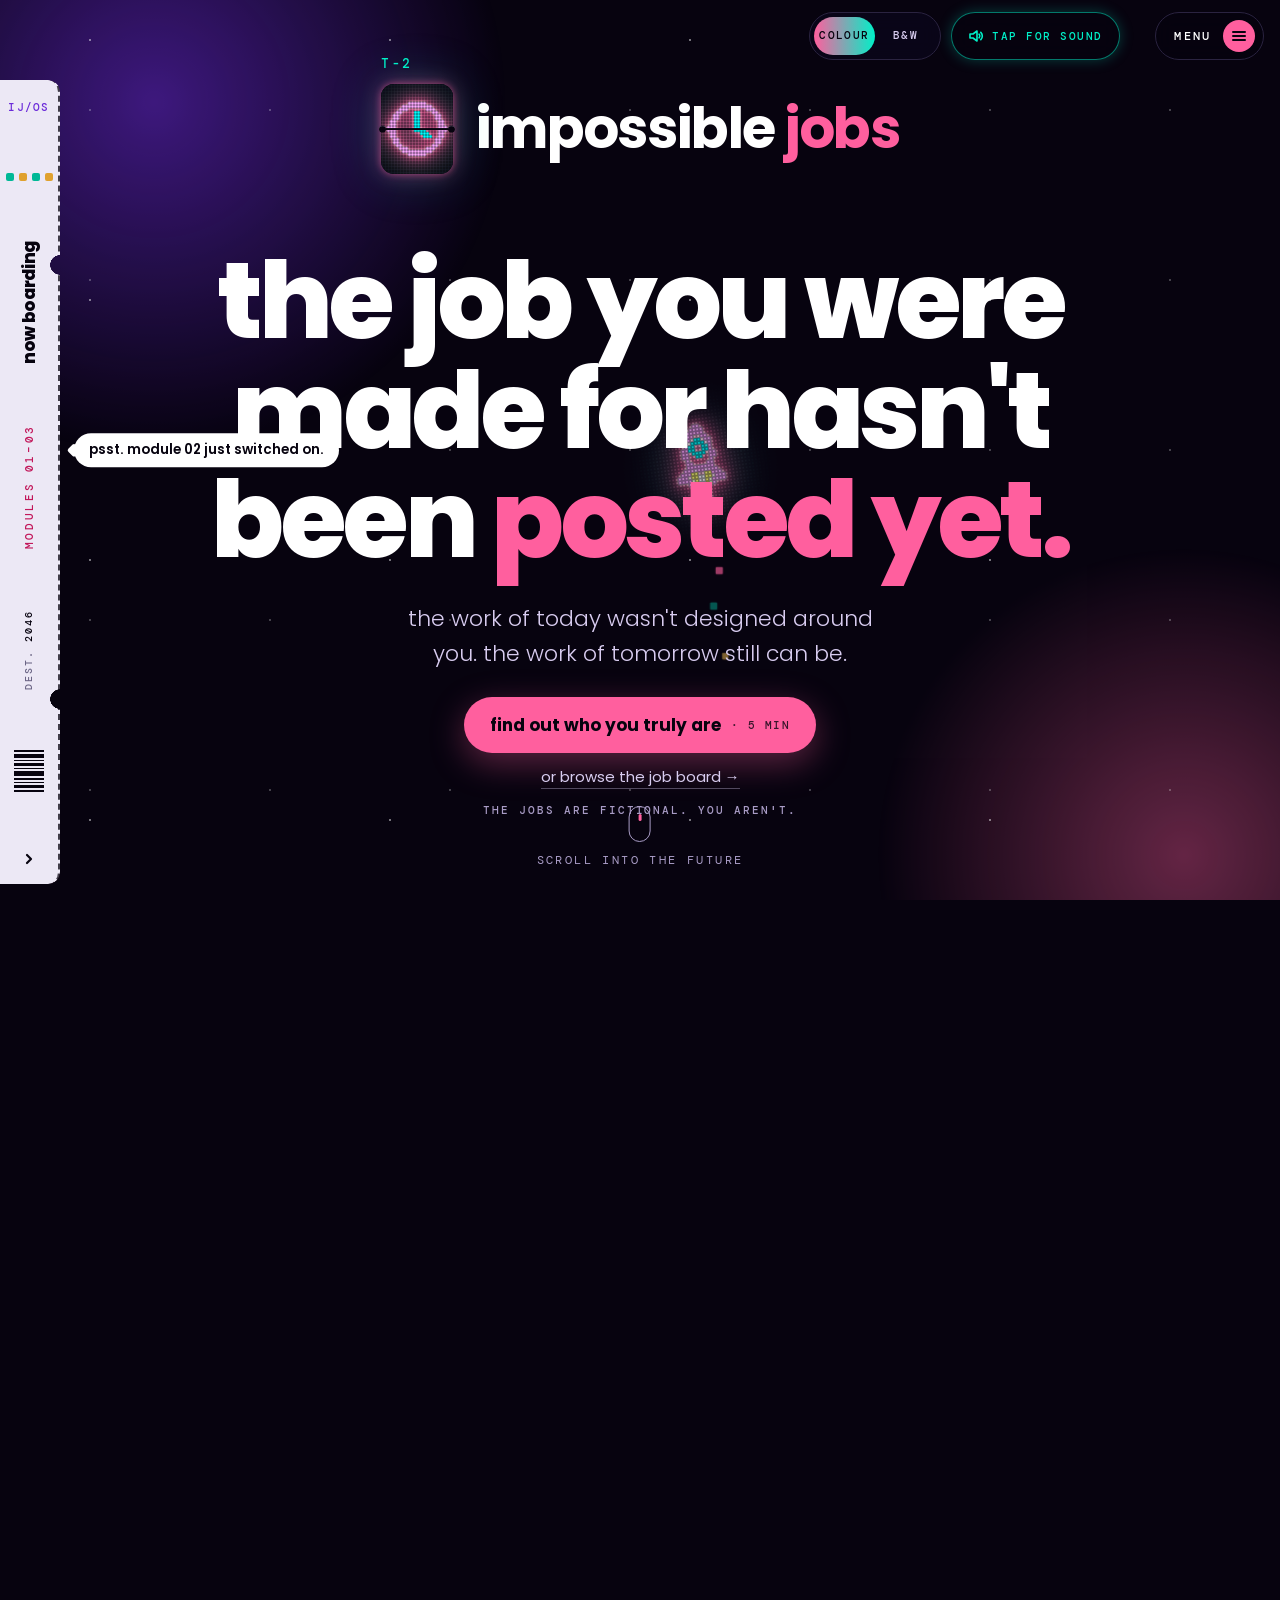
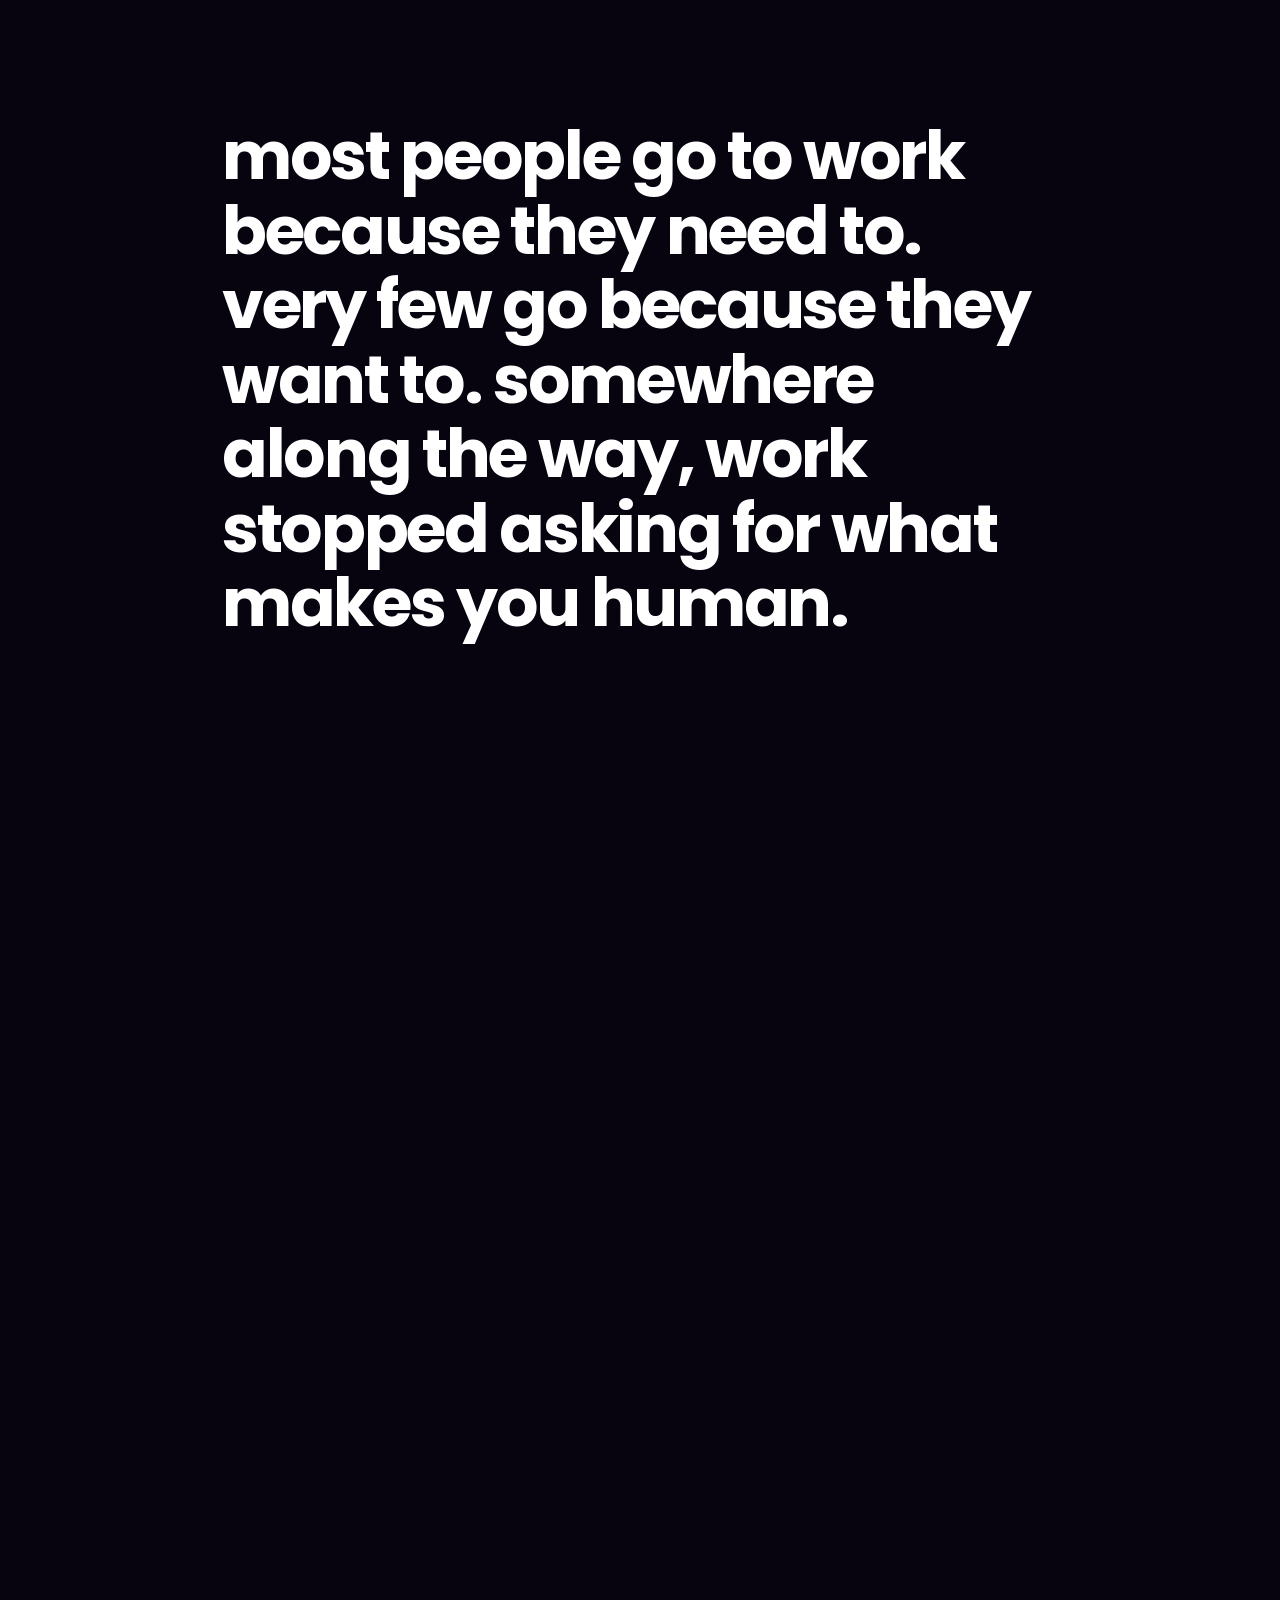
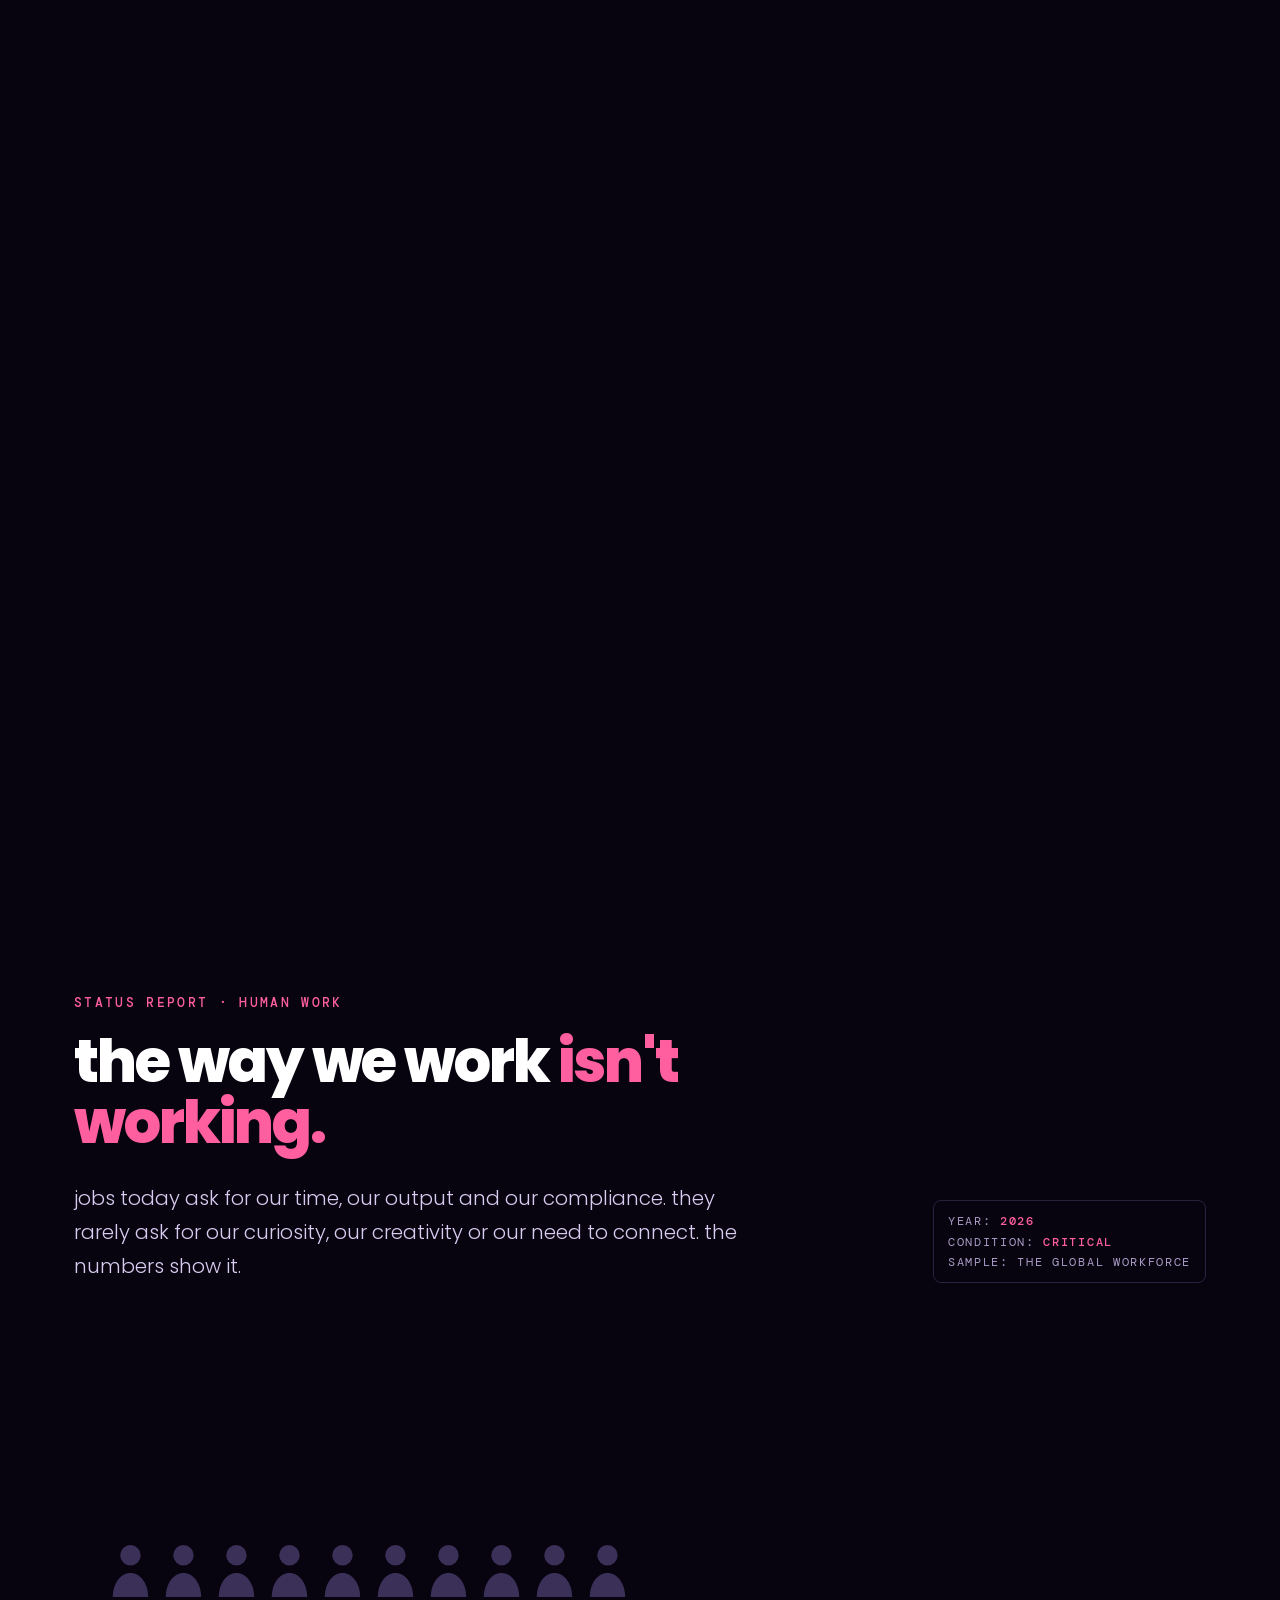
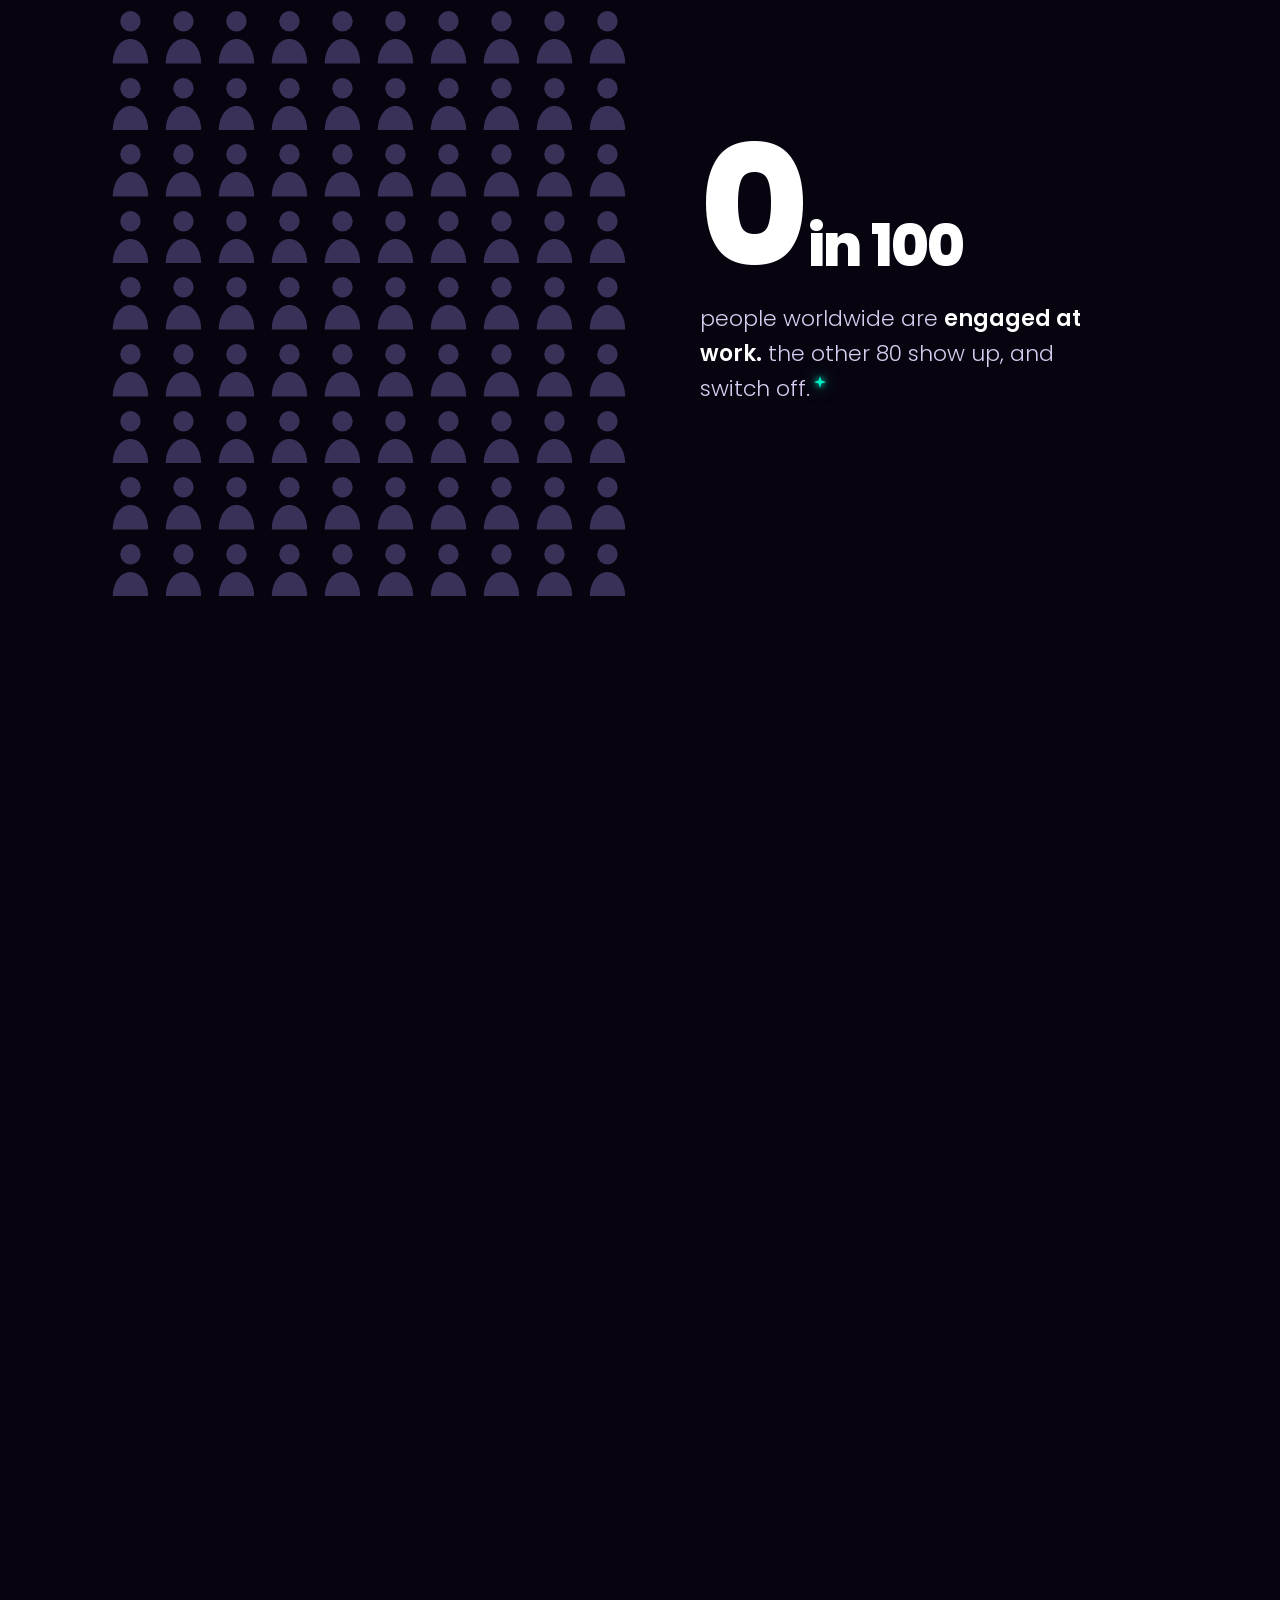
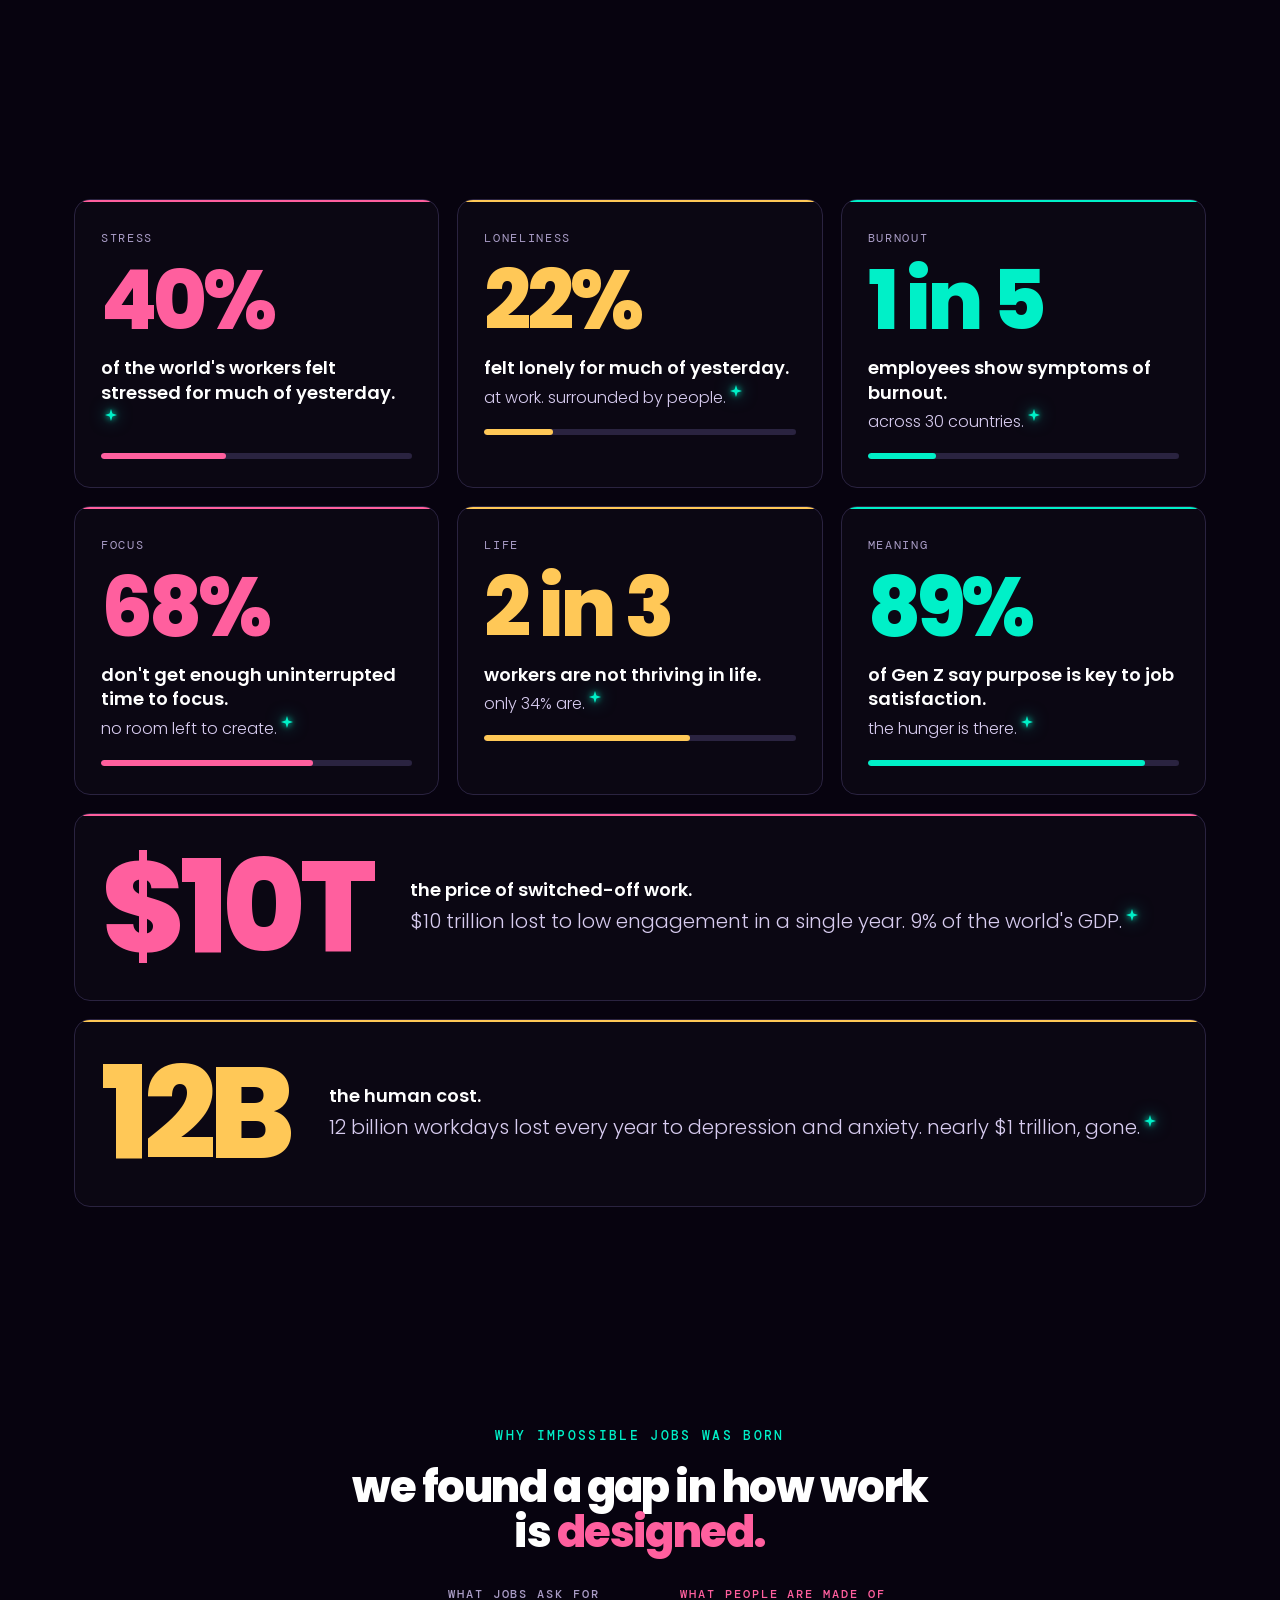
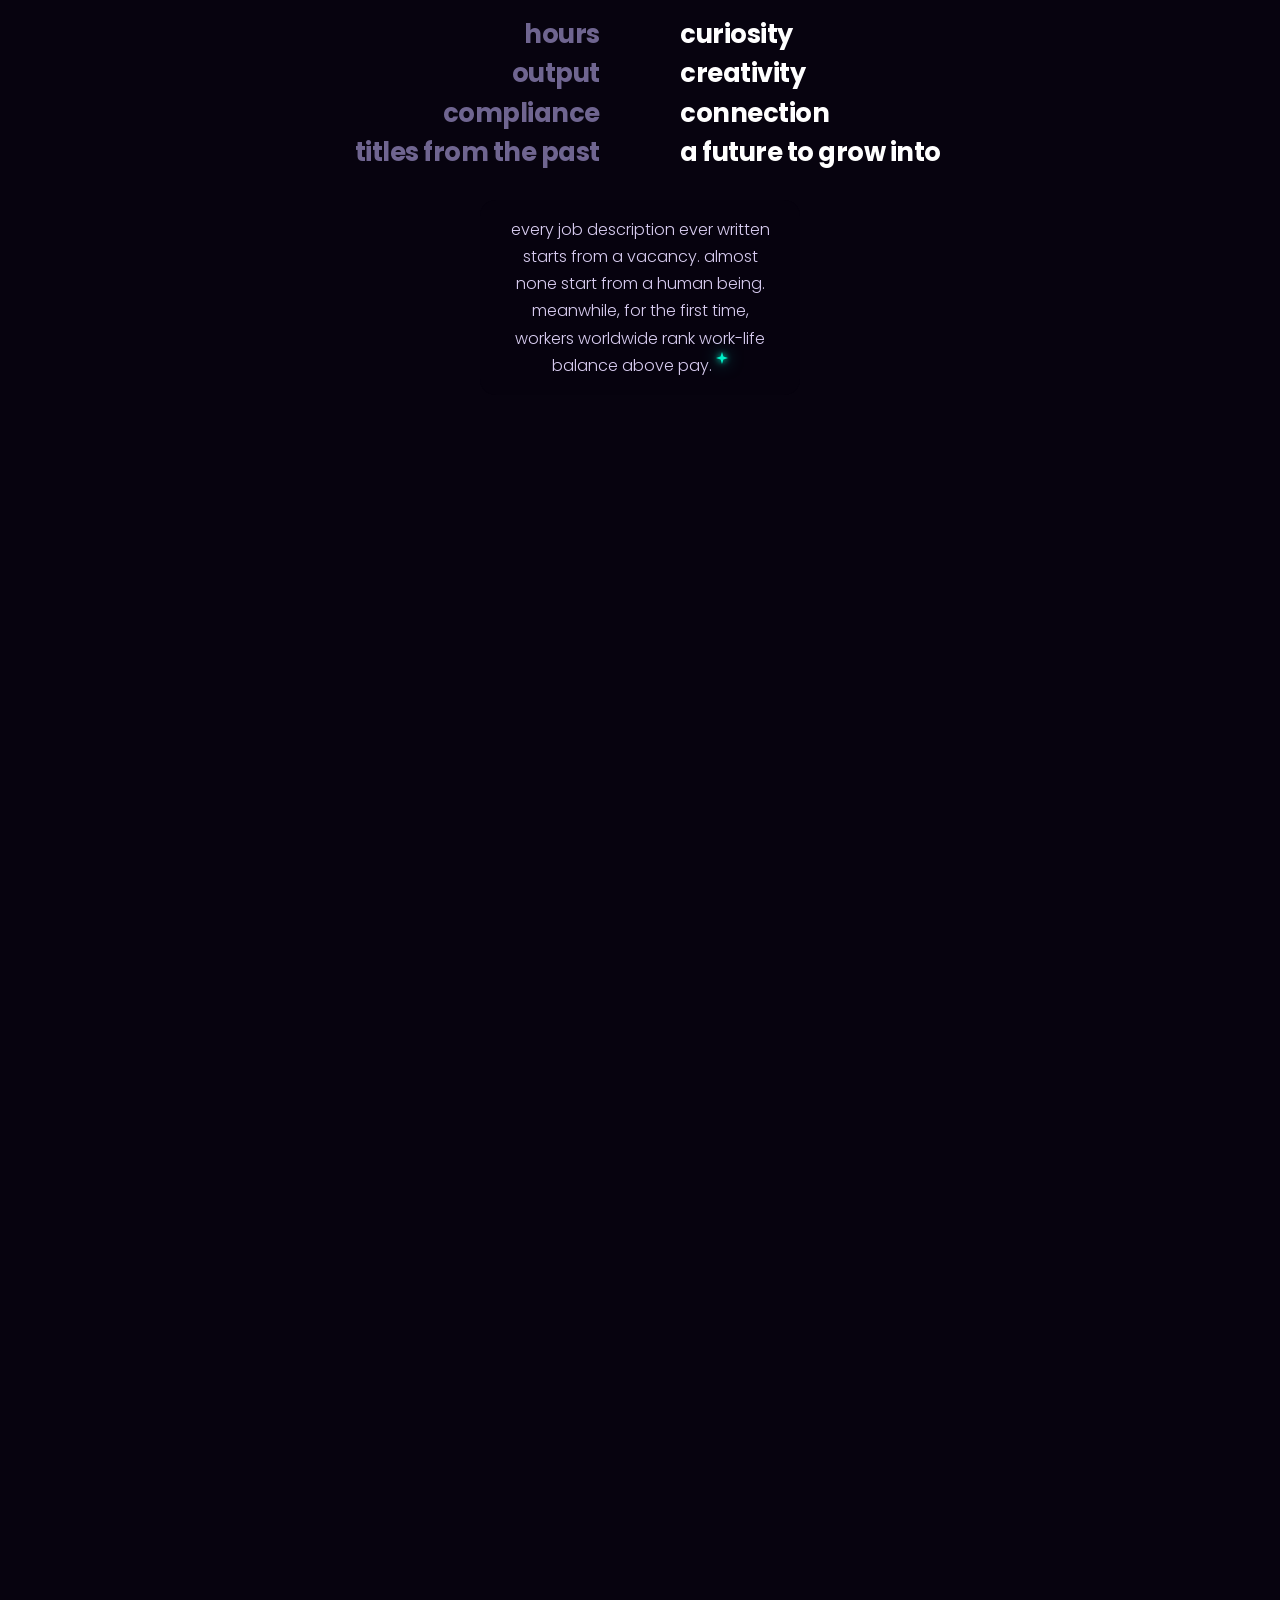
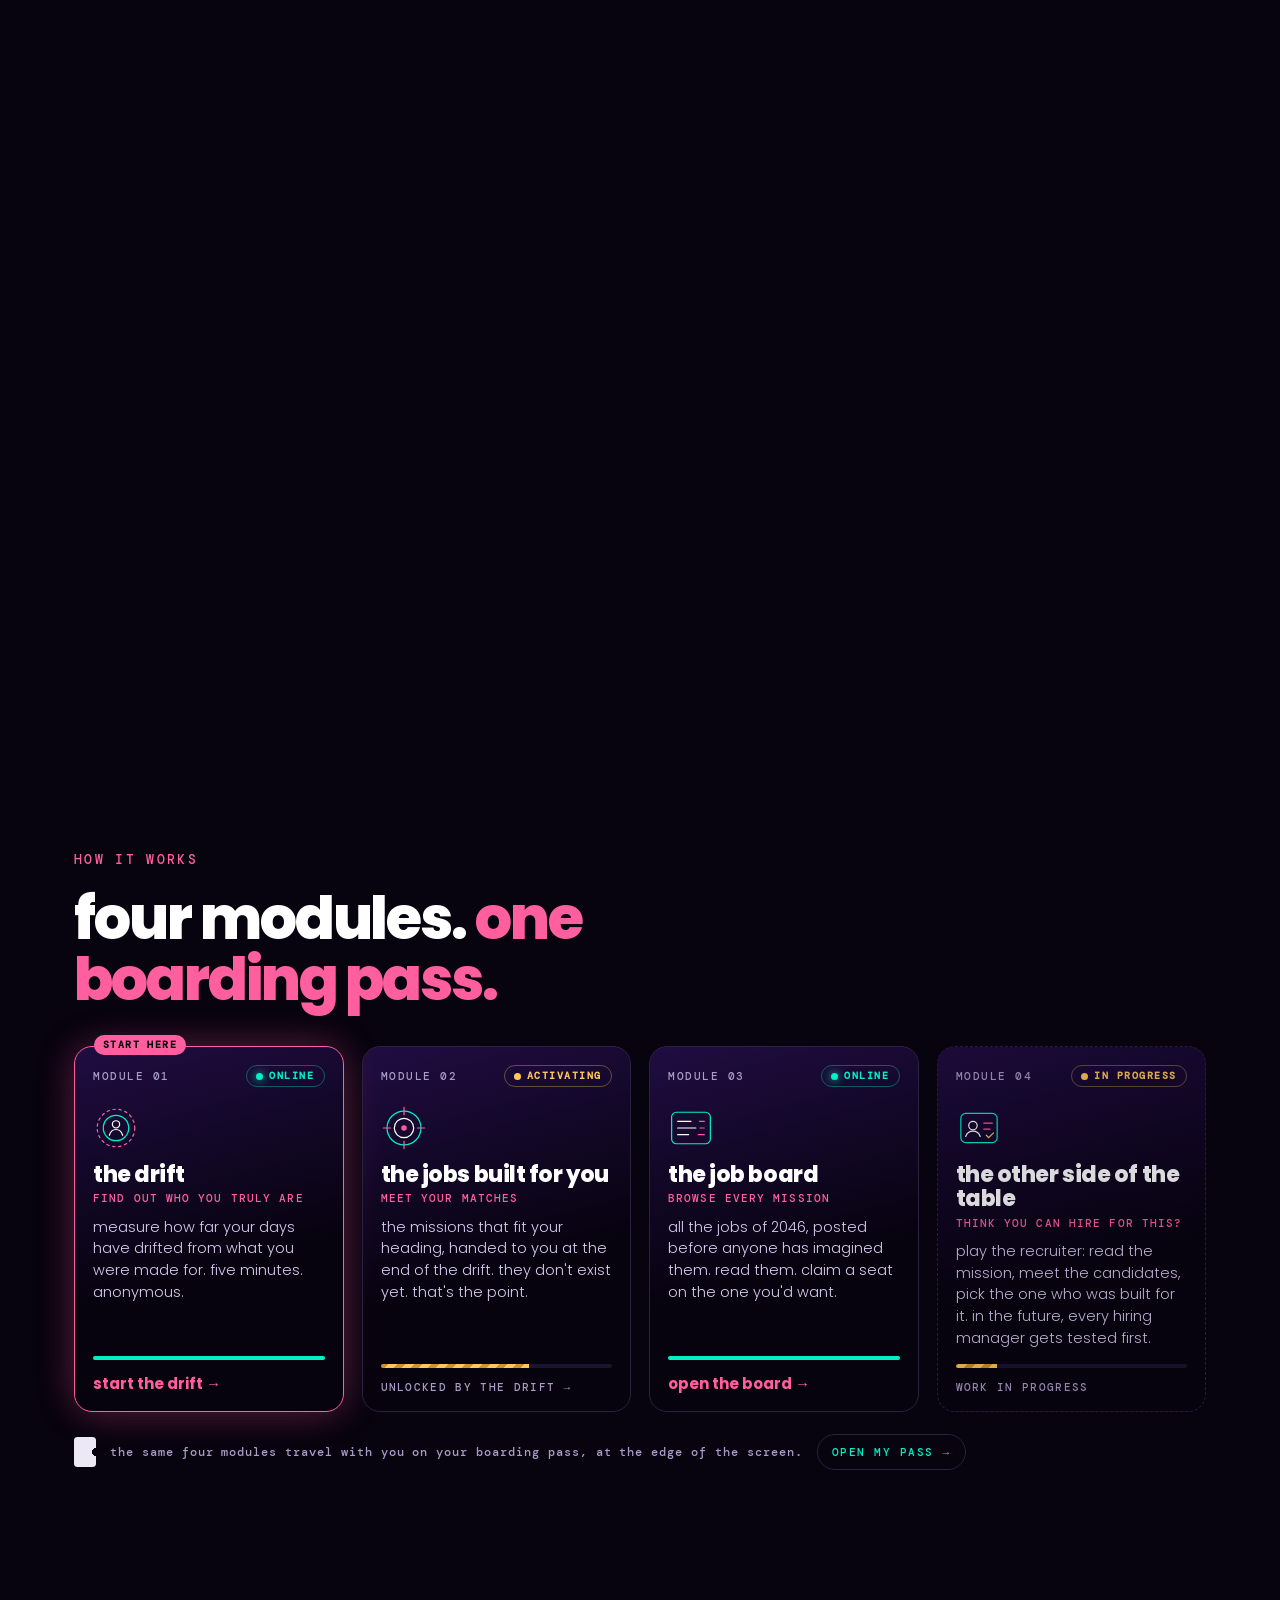
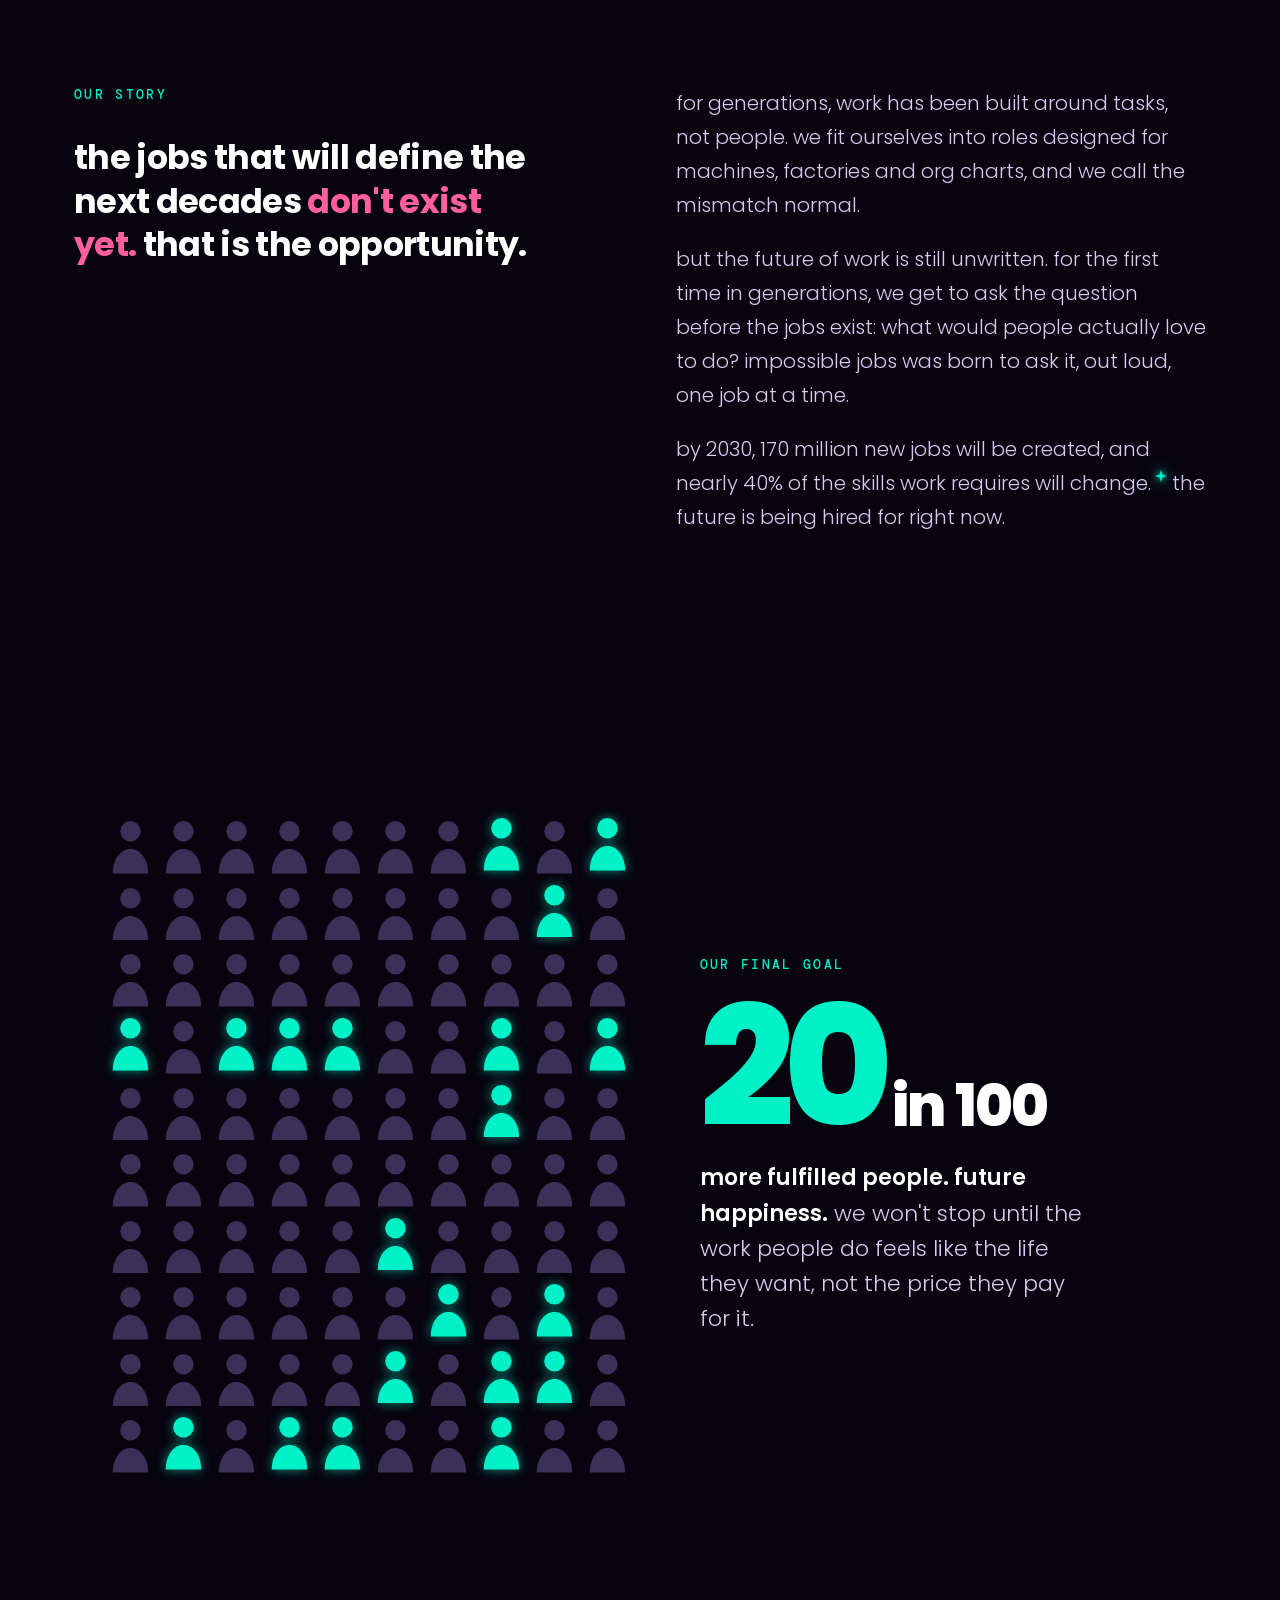
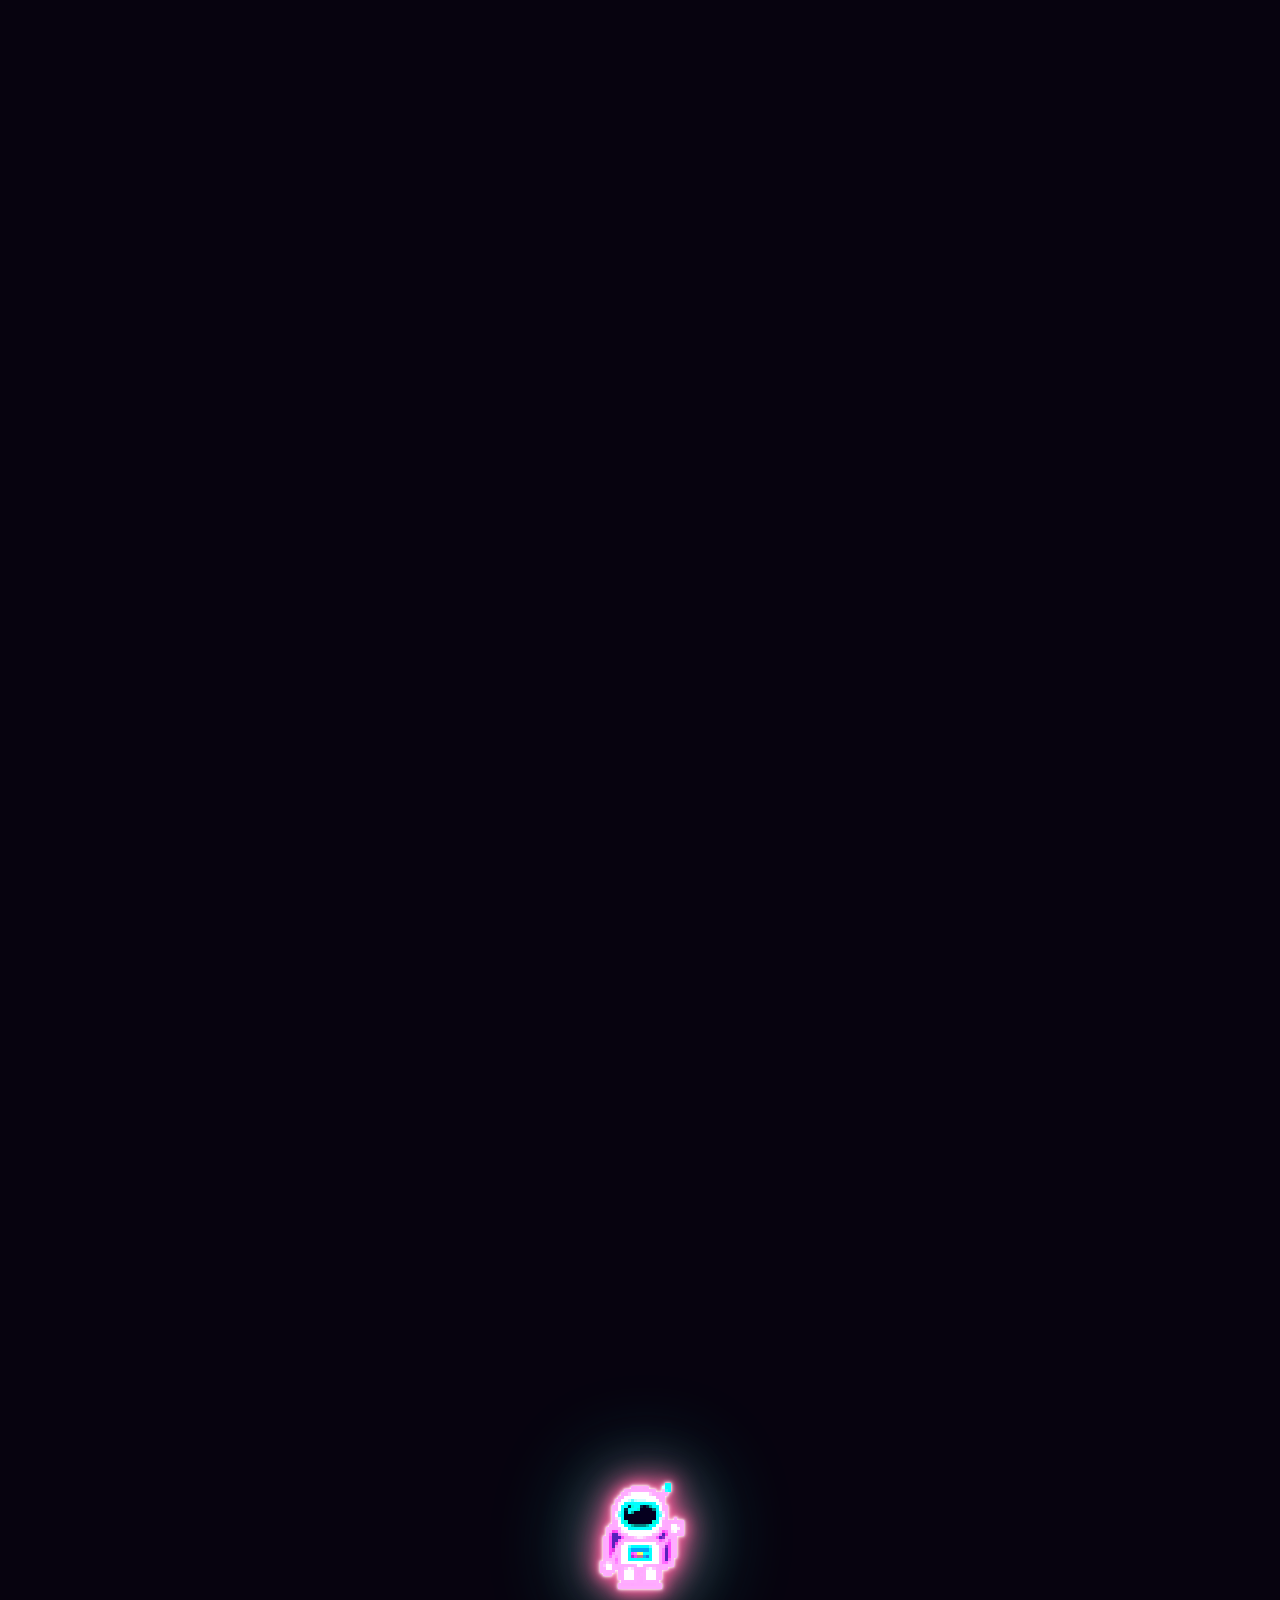
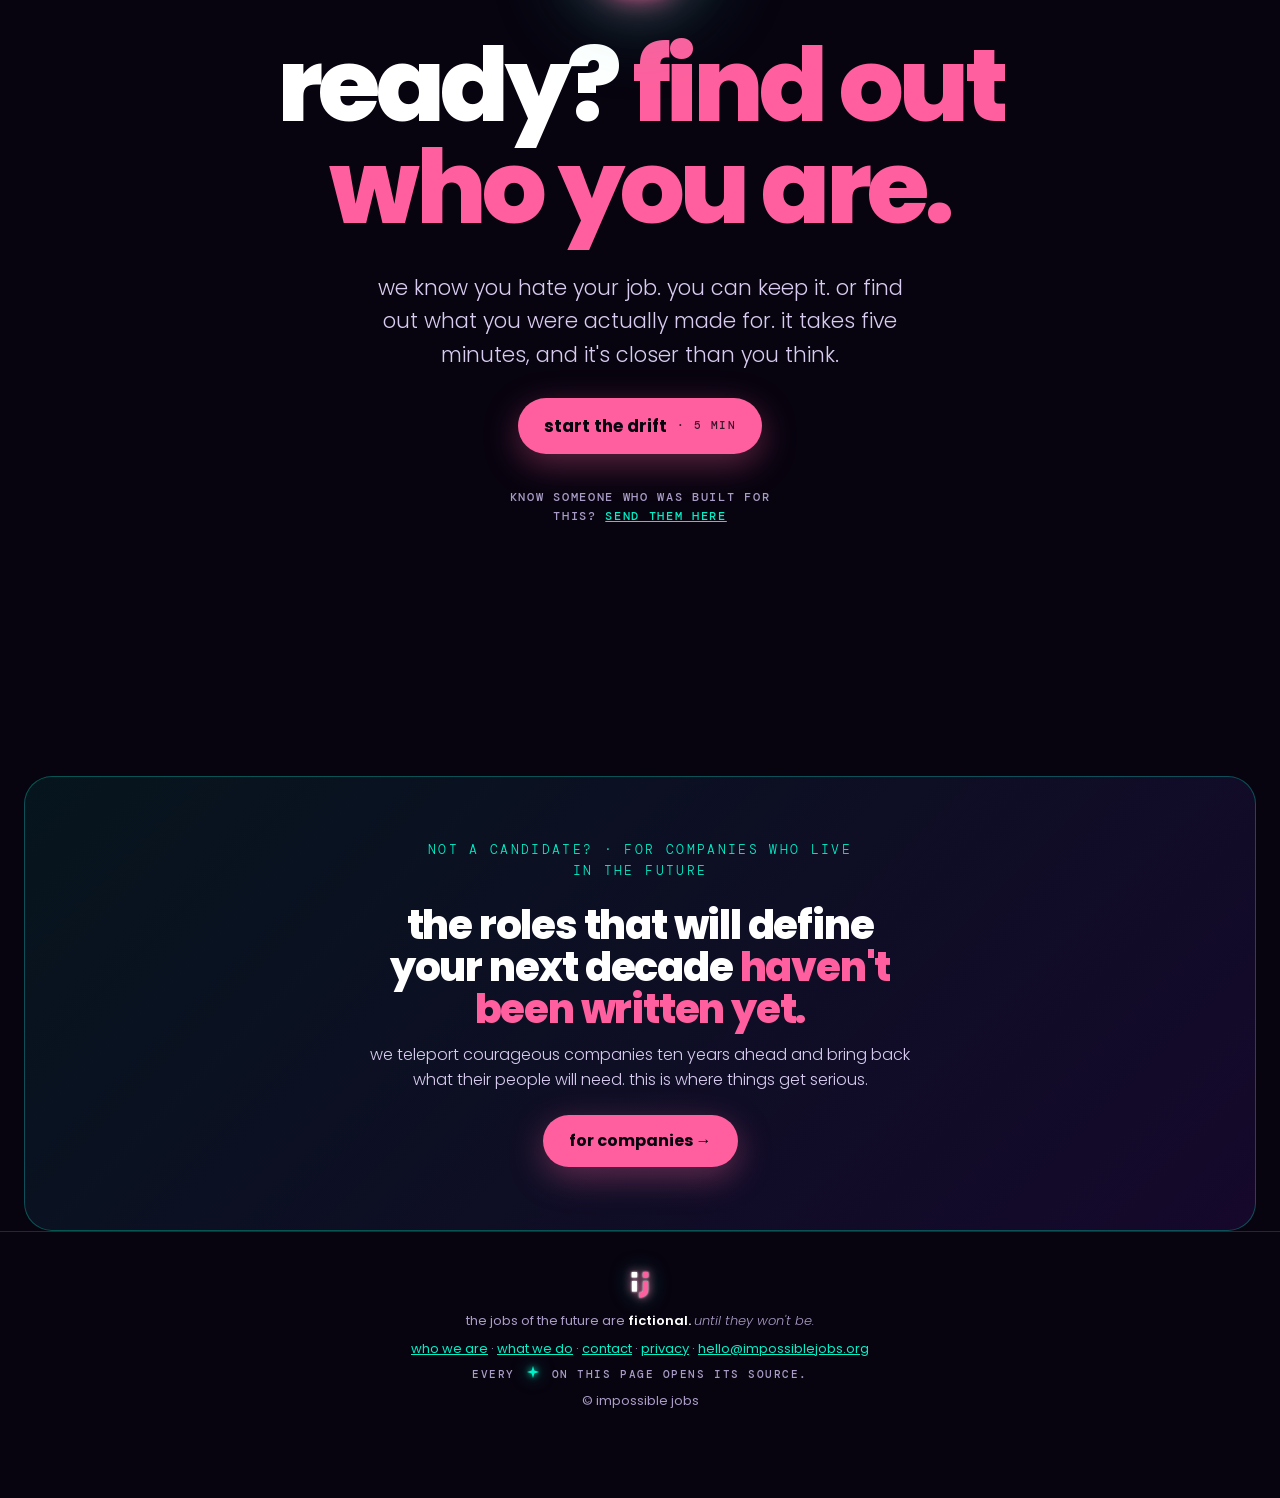
==== commit d681dd3e: "Add files via upload" ====
--- a/index.html
+++ b/index.html
@@ -31,6 +31,7 @@
       <span class="ij-flap" data-size="22" data-mode="spin" data-spin="1800" data-hold="7000" data-delay="4000" aria-hidden="true"></span>
       <span>impossible <span>jobs</span></span>
     </a>
+    <a class="bar-cos" href="companies.html">for companies</a>
   </header>
 
   <button class="snd snd-float" type="button" aria-pressed="true" aria-label="sound on or off" data-sound-toggle><svg width="16" height="16" viewBox="0 0 16 16" fill="none" stroke="currentColor" stroke-width="1.6" stroke-linecap="round" stroke-linejoin="round" aria-hidden="true"><path d="M2 6h3l4-3v10l-4-3H2z"/><path class="w1" d="M11 6.2a2.5 2.5 0 010 3.6"/><path class="w2" d="M12.8 4.4a5 5 0 010 7.2"/><path class="x" d="M11 6l3.5 4M14.5 6L11 10"/></svg><span class="lbl">sound on</span></button>
@@ -104,7 +105,7 @@
   <nav class="mrail" id="mrail" aria-label="modules">
     <button class="mrail-tab" type="button" aria-expanded="false" aria-controls="mrailPanel">
       <span class="stub-os" aria-hidden="true">IJ/OS</span>
-      <span class="mrail-leds" aria-hidden="true"><i></i><i></i><i class="wait b"></i></span>
+      <span class="mrail-leds" aria-hidden="true"><i></i><i class="wait"></i><i></i><i class="wait b"></i></span>
       <span class="stub-board" aria-hidden="true">now boarding</span>
       <span class="mrail-lbl" aria-hidden="true">modules 01–03</span>
       <span class="stub-dest" aria-hidden="true">dest. <b>2046</b></span>
@@ -127,6 +128,7 @@
           <div class="top"><span class="num">module 01</span><span class="status"><i></i><b>online</b></span></div>
           <div class="icon"><svg viewBox="0 0 76 76" fill="none" stroke-width="2" stroke-linecap="round" aria-hidden="true"><circle cx="38" cy="38" r="31" stroke="#ff5f9e" stroke-dasharray="4 6"/><circle cx="38" cy="38" r="21" stroke="#00f0c8"/><circle cx="38" cy="32" r="6" stroke="#ffffff"/><path d="M27 50c2-6.5 6-9.5 11-9.5s9 3 11 9.5" stroke="#ffffff"/></svg></div>
           <h3>the drift</h3>
+          <span class="mod-sub">find out who you truly are</span>
           <p>find out who you truly are: how far your days have drifted from what you were made for.</p>
           <div class="foot"><div class="boot"><span>system status</span><span class="pct">100%</span></div><div class="boot-bar"><i></i></div><div class="cta"><span>start the drift</span><span class="arrow"><svg width="16" height="16" viewBox="0 0 16 16" fill="none" stroke="currentColor" stroke-width="2" stroke-linecap="round" stroke-linejoin="round" aria-hidden="true"><path d="M3 8h10M9 4l4 4-4 4"/></svg></span></div></div>
         </a>
@@ -134,6 +136,7 @@
           <div class="top"><span class="num">module 02</span><span class="status"><i></i><b>activating</b></span></div>
           <div class="icon"><svg viewBox="0 0 76 76" fill="none" stroke-width="2" stroke-linecap="round" aria-hidden="true"><circle cx="38" cy="38" r="28" stroke="#00f0c8"/><circle cx="38" cy="38" r="16" stroke="#ffffff"/><circle cx="38" cy="38" r="3.5" fill="#ff5f9e" stroke="#ff5f9e"/><path d="M38 4v12M38 60v12M4 38h12M60 38h12" stroke="#ff5f9e"/></svg></div>
           <h3>the jobs built for you</h3>
+          <span class="mod-sub">your matches, after the drift</span>
           <p>your matches: the missions that fit your heading, unlocked at the end of the drift.</p>
           <div class="foot"><div class="boot"><span>system status</span><span class="pct">64%</span></div><div class="boot-bar"><i></i></div><div class="cta"><span>unlocked by module 01</span></div></div>
         </div>
@@ -141,18 +144,25 @@
           <div class="top"><span class="num">module 03</span><span class="status"><i></i><b>online</b></span></div>
           <div class="icon"><svg viewBox="0 0 76 76" fill="none" stroke-width="2" stroke-linecap="round" aria-hidden="true"><rect x="6" y="12" width="64" height="52" rx="8" stroke="#00f0c8"/><path d="M16 27h22M16 38h30M16 49h18" stroke="#ffffff"/><path d="M52 27h8M53 38h7M50 49h10" stroke="#ff5f9e"/></svg></div>
           <h3>the job board</h3>
+          <span class="mod-sub">every mission of 2046</span>
           <p>every mission of 2046, posted before anyone has imagined it. read, choose, claim a seat.</p>
           <div class="foot"><div class="boot"><span>system status</span><span class="pct">100%</span></div><div class="boot-bar"><i></i></div><div class="cta"><span>open the job board</span><span class="arrow"><svg width="16" height="16" viewBox="0 0 16 16" fill="none" stroke="currentColor" stroke-width="2" stroke-linecap="round" stroke-linejoin="round" aria-hidden="true"><path d="M3 8h10M9 4l4 4-4 4"/></svg></span></div></div>
         </a>
         <div class="mod activating" data-i="3" data-status="in progress" style="--w:18%; --d:.3s; --c:#ffc857">
           <div class="top"><span class="num">module 04</span><span class="status"><i></i><b>in progress</b></span></div>
           <div class="icon"><svg viewBox="0 0 76 76" fill="none" stroke-width="2" stroke-linecap="round" aria-hidden="true"><rect x="8" y="14" width="60" height="48" rx="8" stroke="#00f0c8"/><circle cx="28" cy="34" r="7" stroke="#ffffff"/><path d="M16 52c2-6 6-9 12-9s10 3 12 9" stroke="#ffffff"/><path d="M46 30h14M46 40h10" stroke="#ff5f9e"/><path d="M50 50l4 4 8-8" stroke="#ffc857"/></svg></div>
-          <h3>the hiring manager</h3>
+          <h3>the other side of the table</h3>
+          <span class="mod-sub">think you can hire for this?</span>
           <p>think you can hire for this? play the recruiter: read the mission, meet the candidates, pick the one who was built for it.</p>
           <div class="foot"><div class="boot"><span>system status</span><span class="pct">18%</span></div><div class="boot-bar"><i></i></div><div class="cta"><span>work in progress · stand by</span></div></div>
         </div>
       </div>
-      <div class="mrail-foot"><p>the drift unlocks your matches. the board is always open. the hiring manager is being born.<br><span>this pass is fictional. until it won’t be.</span></p><span class="ticket-code" aria-hidden="true"><i style="width:2px"></i><i style="width:1px"></i><i style="width:2px"></i><i style="width:4px"></i><i style="width:1px"></i><i style="width:1px"></i><i style="width:3px"></i><i style="width:1px"></i><i style="width:2px"></i><i style="width:3px"></i><i style="width:1px"></i><i style="width:3px"></i><i style="width:1px"></i><i style="width:1px"></i><i style="width:1px"></i><i style="width:2px"></i><i style="width:2px"></i><i style="width:1px"></i><i style="width:1px"></i><i style="width:1px"></i><i style="width:3px"></i><i style="width:2px"></i><i style="width:1px"></i><i style="width:3px"></i><i style="width:1px"></i><i style="width:1px"></i><i style="width:4px"></i><i style="width:4px"></i><i style="width:3px"></i><i style="width:1px"></i><i style="width:3px"></i><i style="width:3px"></i><i style="width:2px"></i><i style="width:1px"></i></span></div>
+      <a class="pass-cos" href="companies.html">
+        <span class="pc-k">not a candidate? · for companies</span>
+        <span class="pc-t">future-proof your organisation: anticipate the human needs of the next decade.</span>
+        <span class="pc-go">for companies →</span>
+      </a>
+      <div class="mrail-foot"><p>the drift unlocks your matches. the board is always open. the other side of the table is being set.<br><span>this pass is fictional. until it won’t be.</span></p><span class="ticket-code" aria-hidden="true"><i style="width:2px"></i><i style="width:1px"></i><i style="width:2px"></i><i style="width:4px"></i><i style="width:1px"></i><i style="width:1px"></i><i style="width:3px"></i><i style="width:1px"></i><i style="width:2px"></i><i style="width:3px"></i><i style="width:1px"></i><i style="width:3px"></i><i style="width:1px"></i><i style="width:1px"></i><i style="width:1px"></i><i style="width:2px"></i><i style="width:2px"></i><i style="width:1px"></i><i style="width:1px"></i><i style="width:1px"></i><i style="width:3px"></i><i style="width:2px"></i><i style="width:1px"></i><i style="width:3px"></i><i style="width:1px"></i><i style="width:1px"></i><i style="width:4px"></i><i style="width:4px"></i><i style="width:3px"></i><i style="width:1px"></i><i style="width:3px"></i><i style="width:3px"></i><i style="width:2px"></i><i style="width:1px"></i></span></div>
     </div>
   </nav>
 
@@ -301,11 +311,52 @@
         <p class="eyebrow pink reveal">how it works</p>
         <h2 class="h2 reveal" style="--d:.1s">four modules. <em>one boarding pass.</em></h2>
         <ol class="steps">
-          <li class="reveal now" style="--d:.15s"><span class="n">01 · the drift</span><h3>find out who you truly are</h3><p>measure how far your days have drifted from what you were made for. five minutes. anonymous.</p><a href="drift.html">start the drift →</a></li>
-          <li class="reveal" style="--d:.25s"><span class="n">02 · the jobs built for you</span><h3>meet your matches</h3><p>the missions that fit your heading, handed to you at the end of the drift. they don't exist yet. that's the point.</p><a href="drift.html">unlocked by the drift →</a></li>
-          <li class="reveal" style="--d:.35s"><span class="n">03 · the job board</span><h3>browse every mission</h3><p>all the jobs of 2046, posted before anyone has imagined them. read them. claim a seat on the one you'd want.</p><a href="jobs.html">open the board →</a></li>
-          <li class="reveal wip" style="--d:.45s"><span class="n">04 · the hiring manager</span><h3>think you can hire for this?</h3><p>play the recruiter. read the mission, meet the candidates, pick the one who was built for it. in the future, every hiring manager gets tested first.</p><span class="soon-tag">work in progress</span></li>
+          <li class="reveal step online now" style="--d:0.15s; --w:100%">
+            <a class="step-in" href="drift.html">
+              <span class="step-top"><span class="num">module 01</span><span class="status"><i></i><b>online</b></span></span>
+              <span class="step-icon"><svg viewBox="0 0 76 76" fill="none" stroke-width="2" stroke-linecap="round" aria-hidden="true"><circle cx="38" cy="38" r="31" stroke="#ff5f9e" stroke-dasharray="4 6"/><circle cx="38" cy="38" r="21" stroke="#00f0c8"/><circle cx="38" cy="32" r="6" stroke="#ffffff"/><path d="M27 50c2-6.5 6-9.5 11-9.5s9 3 11 9.5" stroke="#ffffff"/></svg></span>
+              <span class="step-t">the drift</span>
+              <span class="step-l">find out who you truly are</span>
+              <span class="step-p">measure how far your days have drifted from what you were made for. five minutes. anonymous.</span>
+              <span class="step-bar"><i></i></span>
+              <span class="step-cta">start the drift →</span>
+            </a>
+          </li>
+          <li class="reveal step activating " style="--d:0.25s; --w:64%">
+            <a class="step-in" href="drift.html">
+              <span class="step-top"><span class="num">module 02</span><span class="status"><i></i><b>activating</b></span></span>
+              <span class="step-icon"><svg viewBox="0 0 76 76" fill="none" stroke-width="2" stroke-linecap="round" aria-hidden="true"><circle cx="38" cy="38" r="28" stroke="#00f0c8"/><circle cx="38" cy="38" r="16" stroke="#ffffff"/><circle cx="38" cy="38" r="3.5" fill="#ff5f9e" stroke="#ff5f9e"/><path d="M38 4v12M38 60v12M4 38h12M60 38h12" stroke="#ff5f9e"/></svg></span>
+              <span class="step-t">the jobs built for you</span>
+              <span class="step-l">meet your matches</span>
+              <span class="step-p">the missions that fit your heading, handed to you at the end of the drift. they don't exist yet. that's the point.</span>
+              <span class="step-bar"><i></i></span>
+              <span class="step-cta">unlocked by the drift →</span>
+            </a>
+          </li>
+          <li class="reveal step online " style="--d:0.35s; --w:100%">
+            <a class="step-in" href="jobs.html">
+              <span class="step-top"><span class="num">module 03</span><span class="status"><i></i><b>online</b></span></span>
+              <span class="step-icon"><svg viewBox="0 0 76 76" fill="none" stroke-width="2" stroke-linecap="round" aria-hidden="true"><rect x="6" y="12" width="64" height="52" rx="8" stroke="#00f0c8"/><path d="M16 27h22M16 38h30M16 49h18" stroke="#ffffff"/><path d="M52 27h8M53 38h7M50 49h10" stroke="#ff5f9e"/></svg></span>
+              <span class="step-t">the job board</span>
+              <span class="step-l">browse every mission</span>
+              <span class="step-p">all the jobs of 2046, posted before anyone has imagined them. read them. claim a seat on the one you'd want.</span>
+              <span class="step-bar"><i></i></span>
+              <span class="step-cta">open the board →</span>
+            </a>
+          </li>
+          <li class="reveal step activating wip" style="--d:0.45s; --w:18%">
+            <div class="step-in">
+              <span class="step-top"><span class="num">module 04</span><span class="status"><i></i><b>in progress</b></span></span>
+              <span class="step-icon"><svg viewBox="0 0 76 76" fill="none" stroke-width="2" stroke-linecap="round" aria-hidden="true"><rect x="8" y="14" width="60" height="48" rx="8" stroke="#00f0c8"/><circle cx="28" cy="34" r="7" stroke="#ffffff"/><path d="M16 52c2-6 6-9 12-9s10 3 12 9" stroke="#ffffff"/><path d="M46 30h14M46 40h10" stroke="#ff5f9e"/><path d="M50 50l4 4 8-8" stroke="#ffc857"/></svg></span>
+              <span class="step-t">the other side of the table</span>
+              <span class="step-l">think you can hire for this?</span>
+              <span class="step-p">play the recruiter: read the mission, meet the candidates, pick the one who was built for it. in the future, every hiring manager gets tested first.</span>
+              <span class="step-bar"><i></i></span>
+              <span class="step-cta">work in progress</span>
+            </div>
+          </li>
         </ol>
+        <p class="steps-pass reveal" style="--d:.6s"><span class="tick" aria-hidden="true"></span>the same four modules travel with you on your boarding pass, at the edge of the screen. <button type="button" class="open-pass">open my pass →</button></p>
       </div>
     </section>
 
@@ -324,20 +375,6 @@
     </section>
 
 
-
-    <section class="cos" id="companies">
-      <div class="wrap cos-grid">
-        <div>
-          <p class="eyebrow reveal">for companies who live in the future</p>
-          <h2 class="h2 reveal" style="--d:.1s">the roles that will define your next decade <em>haven't been written yet.</em></h2>
-        </div>
-        <div>
-          <p class="lede reveal" style="--d:.15s">most companies hire for the organisation they were. a few hire for the one they're becoming. if you're the second kind, courageous enough to describe a role before it exists, we help you write it, test it, and find the person who was built for it.</p>
-          <p class="lede reveal" style="--d:.22s">no job descriptions. no CVs. a mission, a problem worth solving, and the kind of person who'd love solving it.</p>
-          <div class="cos-cta reveal" style="--d:.3s"><a class="cta-main cos-btn" href="companies.html">how we work with companies →</a><a class="cta-alt" href="mailto:hello@impossiblejobs.org?subject=a%20role%20from%20the%20future">or write to us</a></div>
-        </div>
-      </div>
-    </section>
 
     <!-- 7. the goal -->
     <section class="goal-sec" id="goalSec">
@@ -365,6 +402,15 @@
     </section>
   </main>
 
+  <section class="cos-band" id="companies" aria-label="for companies">
+    <div class="wrap">
+      <p class="eyebrow">not a candidate? · for companies who live in the future</p>
+      <h2>the roles that will define your next decade <em>haven't been written yet.</em></h2>
+      <p>we teleport courageous companies ten years ahead and bring back what their people will need. this is where things get serious.</p>
+      <a class="cta-main cos-btn" href="companies.html">for companies →</a>
+    </div>
+  </section>
+
   <footer>
     <p class="foot-mark"><svg class="ij-mono sm" width="28" height="28" viewBox="0 0 100 100" fill="none" aria-hidden="true"><rect x="20" y="0" width="20" height="20" rx="2.5" fill="#ffffff"/><rect x="60" y="0" width="20" height="20" rx="2.5" fill="#ff5f9e"/><path d="M30 32v38" stroke="#ffffff" stroke-width="18"/><path d="M70 32v33a17 17 0 0 1-17 17H47" stroke="#ff5f9e" stroke-width="18"/></svg></p>
     <p>the jobs of the future are <strong>fictional.</strong> <em>until they won't be.</em></p>
--- a/site.css
+++ b/site.css
@@ -782,4 +782,125 @@
   .steps li.wip { border-style: dashed; opacity: .85; }
   .steps li.wip h3 { color: var(--lavender); }
   .soon-tag { display: inline-block; padding: 6px 10px; border-radius: 999px; border: 1px solid var(--amber); color: var(--amber); font: 500 10px/1 var(--mono); letter-spacing: .16em; text-transform: uppercase; }
-  .mrail .mod[data-i="3"] { grid-column: 1 / -1; }
+  .steps li.cos-step { border-color: rgba(0,240,200,.45); }
+  .steps li.cos-step .n { color: var(--amber); }
+
+  /* for companies: its own door, outside the candidate's steps */
+  .bar-cos { position: absolute; right: 500px; top: 50%; translate: 0 -50%; height: 40px; padding: 0 16px; border-radius: 999px; border: 1px solid var(--line); color: var(--lavender); text-decoration: none;
+    font: 500 11px/40px var(--mono); letter-spacing: .14em; text-transform: uppercase; white-space: nowrap; transition: border-color .25s, color .25s; }
+  .bar-cos:hover { border-color: var(--cyan); color: #fff; }
+  @media (max-width: 1100px) { .bar-cos { display: none; } }
+  .cos-band { position: relative; z-index: 1; margin: 40px 24px 0; padding: clamp(40px, 7vh, 72px) 24px; border-radius: 28px; border: 1px solid rgba(0,240,200,.3); background: linear-gradient(135deg, rgba(0,240,200,.08), rgba(107,43,217,.14)); text-align: center; }
+  .cos-band .eyebrow { color: var(--cyan); }
+  .cos-band h2 { max-width: 20ch; margin: 12px auto 12px; font-size: clamp(26px, 3.6vw, 40px); font-weight: 800; letter-spacing: -.03em; line-height: 1.05; }
+  .cos-band h2 em { font-style: normal; color: var(--pink); }
+  .cos-band p { max-width: 54ch; margin: 0 auto 22px; color: var(--lavender); font-weight: 300; line-height: 1.6; }
+
+  /* the pass: the companies door, apart from the modules (a different ticket) */
+  .pass-cos { display: grid; grid-template-columns: 1fr auto; gap: 6px 16px; align-items: center; margin: 14px 0 0; padding: 16px 18px; border-radius: 16px; text-decoration: none;
+    background: #07030f; color: #ece8f5; border: 1px solid rgba(0,240,200,.45); box-shadow: inset 4px 0 0 var(--cyan); }
+  .pass-cos .pc-k { grid-column: 1; font: 500 10px/1 var(--mono); letter-spacing: .16em; text-transform: uppercase; color: var(--cyan); }
+  .pass-cos .pc-t { grid-column: 1; font-size: 15px; font-weight: 600; line-height: 1.35; color: #fff; letter-spacing: -.01em; }
+  .pass-cos .pc-go { grid-column: 2; grid-row: 1 / 3; height: 40px; padding: 0 16px; border-radius: 999px; border: 1px solid var(--cyan); color: var(--cyan); font: 500 11px/40px var(--mono); letter-spacing: .14em; text-transform: uppercase; white-space: nowrap; }
+  .pass-cos:hover .pc-go { background: var(--cyan); color: #07030f; }
+  @media (max-width: 480px) { .pass-cos { grid-template-columns: 1fr; } .pass-cos .pc-go { grid-column: 1; grid-row: auto; justify-self: start; } }
+
+  /* the pass: four square cards, two by two, so the whole ticket fits without scrolling */
+  .mrail .mod-grid { grid-template-columns: 1fr 1fr !important; gap: 12px; }
+  .mrail .mod[data-i="0"], .mrail .mod[data-i="3"] { grid-column: auto !important; }
+  .mrail .mod { aspect-ratio: 1 / 1; display: flex !important; flex-direction: column; padding: 14px 15px 13px !important; min-height: 0; overflow: hidden; }
+  .mrail .mod .top { margin-bottom: 8px !important; }
+  .mrail .mod .icon { width: 40px !important; height: 40px !important; margin: 0 0 8px !important; }
+  .mrail .mod h3 { margin: 0 0 4px !important; font-size: clamp(17px, 1.5vw, 20px) !important; line-height: 1.1; }
+  .mrail .mod p { font-size: 13px !important; line-height: 1.4 !important; max-height: 2.8em; -webkit-line-clamp: 2 !important; }
+  .mrail .mod .foot { margin-top: auto !important; padding-top: 8px !important; }
+  .mrail .mod .boot { margin-bottom: 6px !important; }
+  .mrail .mod .cta { margin-top: 8px !important; font-size: 14px !important; }
+  .mrail .mod .cta .arrow { width: 32px !important; height: 32px !important; }
+  .mrail .mod.activating .cta { font-size: 10px !important; height: auto !important; }
+  .mrail-head { margin-bottom: 0; } .mrail .mod-grid { margin-top: 14px !important; margin-bottom: 0 !important; }
+  .mrail-panel { width: min(600px, calc(96vw - var(--stubw))) !important; }
+  @media (max-width: 700px) {
+    .mrail .mod-grid { gap: 10px; }
+    .mrail .mod { padding: 10px 10px 9px !important; }
+    .mrail .mod .top .num { font-size: 9px; }
+    .mrail .mod .status b { display: none; }
+    .mrail .mod .icon { width: 30px !important; height: 30px !important; margin-bottom: 6px !important; }
+    .mrail .mod h3 { font-size: 15px !important; }
+    .mrail .mod p, .mrail .mod .boot { display: none !important; }
+    .mrail .mod .cta { font-size: 12px !important; }
+    .mrail .mod .cta .arrow { width: 28px !important; height: 28px !important; }
+  }
+  /* the companies door in the top bar: yellow, the pass's accent colour, in colour and in black & white */
+  .bar-cos { background: #ffc857; border-color: #ffc857; color: #07030f; font-weight: 600; box-shadow: 0 0 18px rgba(255,200,87,.35); }
+  .bar-cos:hover { background: #ffd47a; border-color: #ffd47a; color: #07030f; }
+
+  /* square size follows the screen height: four squares + the header + the companies ticket + the footer always fit */
+  .mrail-panel { --card: 200px; }   /* the exact size is measured by holo.js when the pass opens (fitCards) */
+  .mrail .mod-grid { grid-template-columns: repeat(2, var(--card)) !important; justify-content: start; }
+  .mrail .mod { width: var(--card); height: var(--card); aspect-ratio: auto; container-type: inline-size; }
+  .mrail-h { font-size: clamp(19px, 1.8vw, 24px) !important; }
+  /* the squares slim down in steps as they shrink, so nothing is ever cut */
+  @container (max-width: 226px) { .mod p, .mod .boot { display: none !important; } }
+  @container (max-width: 200px) { .mod .top .num { font-size: 9px; } .mod .status b { display: none; } .mod .icon { width: 32px !important; height: 32px !important; margin-bottom: 6px !important; } .mod h3 { font-size: 15px !important; } }
+  @container (max-width: 160px) { .mod .icon { display: none !important; } .mod .top { margin-bottom: 6px !important; } .mod h3 { font-size: 14px !important; } .mod .cta { margin-top: 4px !important; font-size: 12px !important; } .mod .cta .arrow { width: 26px !important; height: 26px !important; } .mod.activating .cta { font-size: 9px !important; } }
+  @container (max-width: 140px) { .mod .foot { padding-top: 4px !important; } .mod .cta span:first-child { display: none; } .mod.activating .cta { display: none !important; } .mod .cta { justify-content: flex-end !important; } }
+  @container (max-width: 125px) { .mod h3 { font-size: 13px !important; } .mod .top .num { font-size: 8px; letter-spacing: .1em; } .mod .top { margin-bottom: 4px !important; } .mod .foot { display: none !important; } }   /* smallest screens: the whole card is the link */
+  @media (max-width: 700px) {
+    .pass-cos { padding: 12px 14px; } .pass-cos .pc-t { display: none; }
+    .mrail-foot .ticket-code { display: none; }
+  }
+
+  /* the companies ticket matches the width of the squares */
+  .mrail .pass-cos { width: calc(2 * var(--card) + 12px); max-width: 100%; box-sizing: border-box; }
+
+  /* a narrow companies ticket keeps only its label and button, so its height never feeds back into the squares */
+  .mrail .pass-cos { container-type: inline-size; }
+  @container (max-width: 430px) {
+    .pass-cos .pc-t { display: none !important; }
+  }
+
+  /* how it works = the pass's module cards, on the page: same card, number, status light, icon and bar */
+  .steps .step { padding: 0; border: 0; background: none; box-shadow: none; }
+  .steps .step::before { z-index: 2; }
+  .step-in { height: 100%; box-sizing: border-box; display: flex; flex-direction: column; padding: 18px 18px 16px; border-radius: 18px; border: 1px solid var(--line); text-decoration: none; color: inherit;
+    background: linear-gradient(165deg, rgba(107,43,217,.25), rgba(7,3,15,.75) 60%); transition: border-color .3s, transform .3s, box-shadow .3s; }
+  a.step-in:hover { border-color: var(--pink); transform: translateY(-3px); box-shadow: 0 18px 40px rgba(255,95,158,.18); }
+  .step.now .step-in { border-color: var(--pink); box-shadow: 0 0 40px rgba(255,95,158,.18); }
+  .step.wip .step-in { border-style: dashed; }
+  .step-top { display: flex; justify-content: space-between; align-items: center; gap: 8px; font: 500 11px/1 var(--mono); letter-spacing: .14em; text-transform: uppercase; color: var(--muted); }
+  .step-top .status { padding: 5px 9px; font-size: 10px; gap: 6px; }
+  .step.online .status { color: var(--cyan); border-color: rgba(0,240,200,.35); } .step.online .status i { box-shadow: 0 0 10px var(--cyan); }
+  .step.activating .status { color: var(--amber); border-color: rgba(255,200,87,.35); } .step.activating .status i { animation: blink 1s steps(2) infinite; }
+  .step-icon { display: block; width: 46px; height: 46px; margin: 18px 0 12px; } .step-icon svg { width: 100%; height: 100%; }
+  .step-t { font-size: 22px; font-weight: 800; letter-spacing: -.02em; line-height: 1.1; color: #fff; }
+  .step-l { margin-top: 4px; font: 500 11px/1.4 var(--mono); letter-spacing: .1em; text-transform: uppercase; color: var(--pink); }
+  .step-p { margin: 10px 0 14px; color: var(--lavender); font-weight: 300; line-height: 1.5; font-size: 14.5px; }
+  .step-bar { display: block; margin-top: auto; height: 4px; border-radius: 999px; background: #1a1430; overflow: hidden; }
+  .step-bar i { display: block; height: 100%; width: var(--w); background: var(--cyan); box-shadow: 0 0 10px var(--cyan); }
+  .step.activating .step-bar i { background: repeating-linear-gradient(-45deg, var(--amber) 0 6px, #c9952f 6px 12px); box-shadow: none; }
+  .step-cta { margin-top: 12px; font-weight: 700; font-size: 15px; color: #fff; }
+  a.step-in .step-cta { color: var(--pink); }
+  .step.activating .step-cta { font: 500 11px/1.4 var(--mono); letter-spacing: .12em; text-transform: uppercase; color: var(--muted); }
+  .steps-pass { display: flex; flex-wrap: wrap; align-items: center; gap: 10px 14px; margin: 22px 0 0; font: 500 12px/1.5 var(--mono); letter-spacing: .08em; color: var(--muted); }
+  .steps-pass .tick { width: 22px; height: 30px; border-radius: 3px; background: #ece8f5; box-shadow: 0 0 10px rgba(255,95,158,.35); flex: none;
+    -webkit-mask-image: radial-gradient(circle 4px at 100% 50%, transparent 96%, #000 100%); mask-image: radial-gradient(circle 4px at 100% 50%, transparent 96%, #000 100%); }
+  .open-pass { appearance: none; border: 1px solid var(--line); background: none; color: var(--cyan); height: 36px; padding: 0 14px; border-radius: 999px; font: 500 11px/1 var(--mono); letter-spacing: .14em; text-transform: uppercase; cursor: pointer; }
+  .open-pass:hover { border-color: var(--cyan); color: #fff; }
+  /* the stub's lights answer the cards: hover a module, its light flares on the pass */
+  .mrail-leds i { transition: transform .25s, box-shadow .25s; }
+  .mrail-leds i.lit { transform: scale(1.7); box-shadow: 0 0 0 2px #07030f, 0 0 12px var(--pink) !important; }
+  a.step-in, a.step-in * { text-decoration: none; }
+
+  /* each square keeps a short description at every size */
+  .mrail .mod .mod-sub { display: block; margin: 0 0 6px; font: 500 10.5px/1.35 var(--mono); letter-spacing: .06em; color: var(--pink); }
+  @container (max-width: 200px) { .mod .mod-sub { font-size: 10px; } }
+  @container (max-width: 160px) { .mod .mod-sub { font-size: 9.5px; letter-spacing: .03em; margin-bottom: 4px; } .mod .boot-bar { display: none; } }
+  @container (max-width: 140px) { .mod .mod-sub { font-size: 9px; } }
+
+  /* small squares: tighter type so title + description always fit */
+  @container (max-width: 160px) { .mod h3 { font-size: 13px !important; line-height: 1.05 !important; margin-bottom: 3px !important; } .mod .top { margin-bottom: 5px !important; } }
+  @container (max-width: 130px) { .mod h3 { font-size: 12px !important; } .mod .mod-sub { font-size: 8.5px !important; line-height: 1.3; } .mod .status { padding: 4px 6px !important; } }
+  /* phones: the pass gives the room to the squares (the small print goes) */
+  @media (max-width: 700px) { .mrail-foot, .mrail-eyebrow { display: none !important; } .mrail .mod { padding: 9px 9px 8px !important; } }
+  .mrail .mod h3, .mrail .mod .mod-sub { align-self: flex-start !important; text-align: left; }
--- a/mono.css
+++ b/mono.css
@@ -438,3 +438,46 @@
 
 html[data-theme="mono"] .steps li.wip { border-style: dashed !important; }
 html[data-theme="mono"] .soon-tag { border-color: #000 !important; color: #000 !important; }
+/* the flip has to be seen: the folding leaf keeps its shade in black & white */
+html[data-theme="mono"] .flap .leaf .face::after { background: linear-gradient(rgba(0,0,0,.55), rgba(0,0,0,0)) !important; }
+html[data-theme="mono"] .flap .leaf .face.back { background: #f4f4f4 !important; }
+html[data-theme="mono"] .flap .seam { background: #000 !important; }
+html[data-theme="mono"] .flap .seam::before, html[data-theme="mono"] .flap .seam::after { background: #000 !important; box-shadow: none !important; }
+/* phones: the in-bar switch is compact on every page that has one */
+@media (max-width: 700px) {
+  .theme-switch.inbar { --w: 44px; padding: 0; justify-content: center; margin-left: 10px; }
+  .theme-switch.inbar span, .theme-switch.inbar::before { display: none; }
+  .theme-switch.inbar::after { content: "◐"; font: 700 16px/1 'Poppins', system-ui, sans-serif; color: #fff; }
+  html[data-theme="mono"] .theme-switch.inbar::after { color: #000; }
+}
+
+html[data-theme="mono"] .cos-band { background: #fff !important; border: 1.5px solid #000 !important; box-shadow: 6px 6px 0 var(--g2) !important; }
+html[data-theme="mono"] .bar-cos { background: #ffc857 !important; color: #000 !important; border: 1.5px solid #000 !important; box-shadow: 3px 3px 0 #000 !important; }   /* the one colour kept in black & white */
+
+html[data-theme="mono"] .pass-cos { background: #000 !important; color: #fff !important; border-color: #000 !important; box-shadow: none !important; }
+html[data-theme="mono"] .pass-cos * { color: #fff !important; }
+html[data-theme="mono"] .pass-cos .pc-go { border-color: #fff !important; }
+
+html[data-theme="mono"] .cos-block { border-top-color: #000 !important; }
+html[data-theme="mono"] .cos-ask { background: #fff !important; border: 1.5px solid #000 !important; box-shadow: 6px 6px 0 var(--g2) !important; }
+html[data-theme="mono"] .cos-ask .mailto { background: #000 !important; color: #fff !important; box-shadow: none !important; }
+html[data-theme="mono"] :is(.cos-block p, .cos-block p strong, .cos-block h2, .cos-ask p, .cos-ask h2, .cos-ask .cos-addr, .cos-page .lede) { color: #000 !important; }
+
+/* how it works cards, in black & white: the pass cards' paper look */
+html[data-theme="mono"] .step-in { background: #fff !important; border: 1.5px solid #000 !important; box-shadow: 5px 5px 0 var(--g2) !important; }
+html[data-theme="mono"] .step.now .step-in, html[data-theme="mono"] a.step-in:hover { box-shadow: 6px 6px 0 #000 !important; }
+html[data-theme="mono"] .step.wip .step-in { border-style: dashed !important; }
+html[data-theme="mono"] :is(.step-t, .step-l, .step-p, .step-cta, a.step-in .step-cta, .step-top, .steps-pass) { color: #000 !important; }
+html[data-theme="mono"] .step .status { border: 1.5px solid #000 !important; color: #000 !important; }
+html[data-theme="mono"] .step.online .status i { background: #000 !important; box-shadow: none !important; }
+html[data-theme="mono"] .step.activating .status i { background: transparent !important; box-shadow: inset 0 0 0 1.5px #000 !important; }
+html[data-theme="mono"] .step-bar { background: #fff !important; outline: 1.5px solid #000; }
+html[data-theme="mono"] .step-bar i { background: #000 !important; box-shadow: none !important; }
+html[data-theme="mono"] .step.activating .step-bar i { background: repeating-linear-gradient(-45deg, #000 0 4px, #fff 4px 8px) !important; }
+html[data-theme="mono"] .steps-pass .tick { background: #fff !important; outline: 1.5px solid #000; box-shadow: none !important; }
+html[data-theme="mono"] .open-pass { color: #000 !important; border-color: #000 !important; }
+html[data-theme="mono"] .mrail-leds i.lit { box-shadow: 0 0 0 2px #fff, 0 0 0 3.5px #000 !important; }
+html[data-theme="mono"] a.step-in, html[data-theme="mono"] a.step-in * { text-decoration: none !important; }
+html[data-theme="mono"] a.step-in .step-cta { text-decoration: underline !important; text-underline-offset: .15em; }
+
+html[data-theme="mono"] .mrail .mod .mod-sub { color: #000 !important; }
